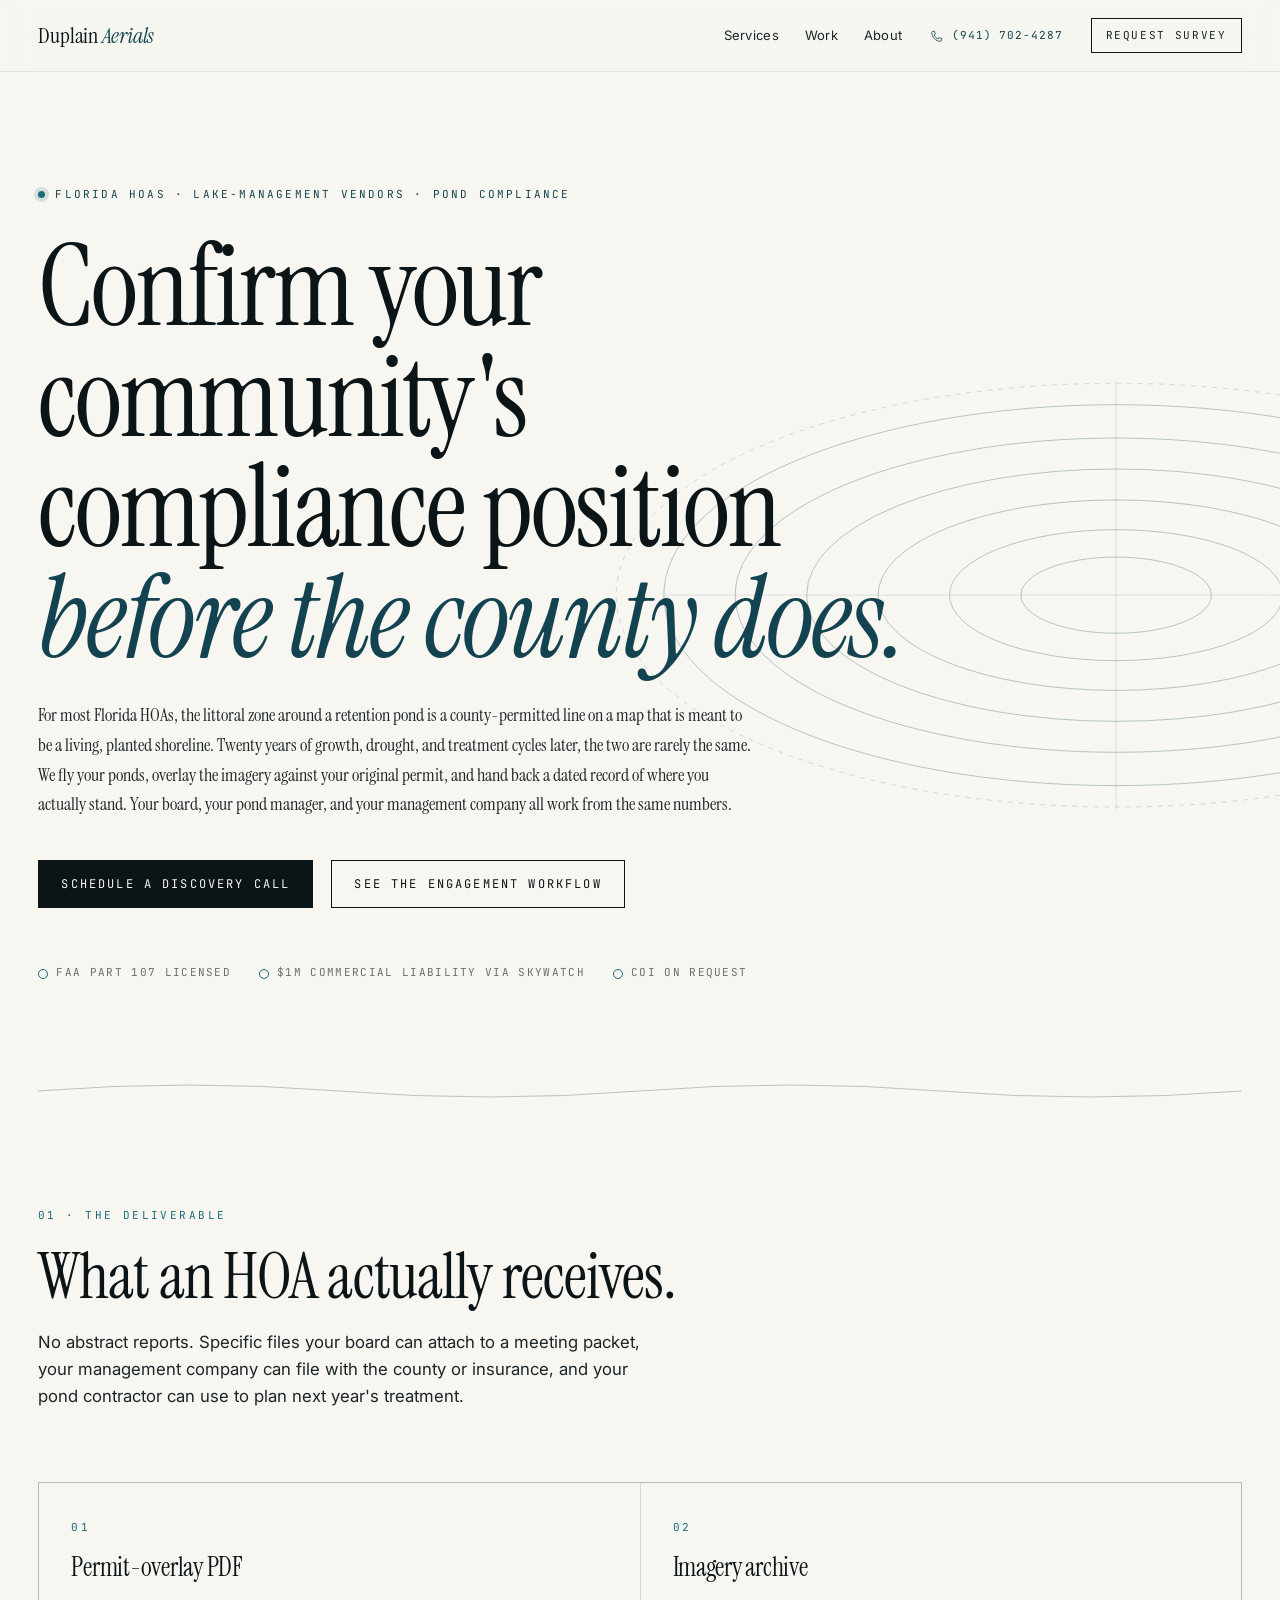
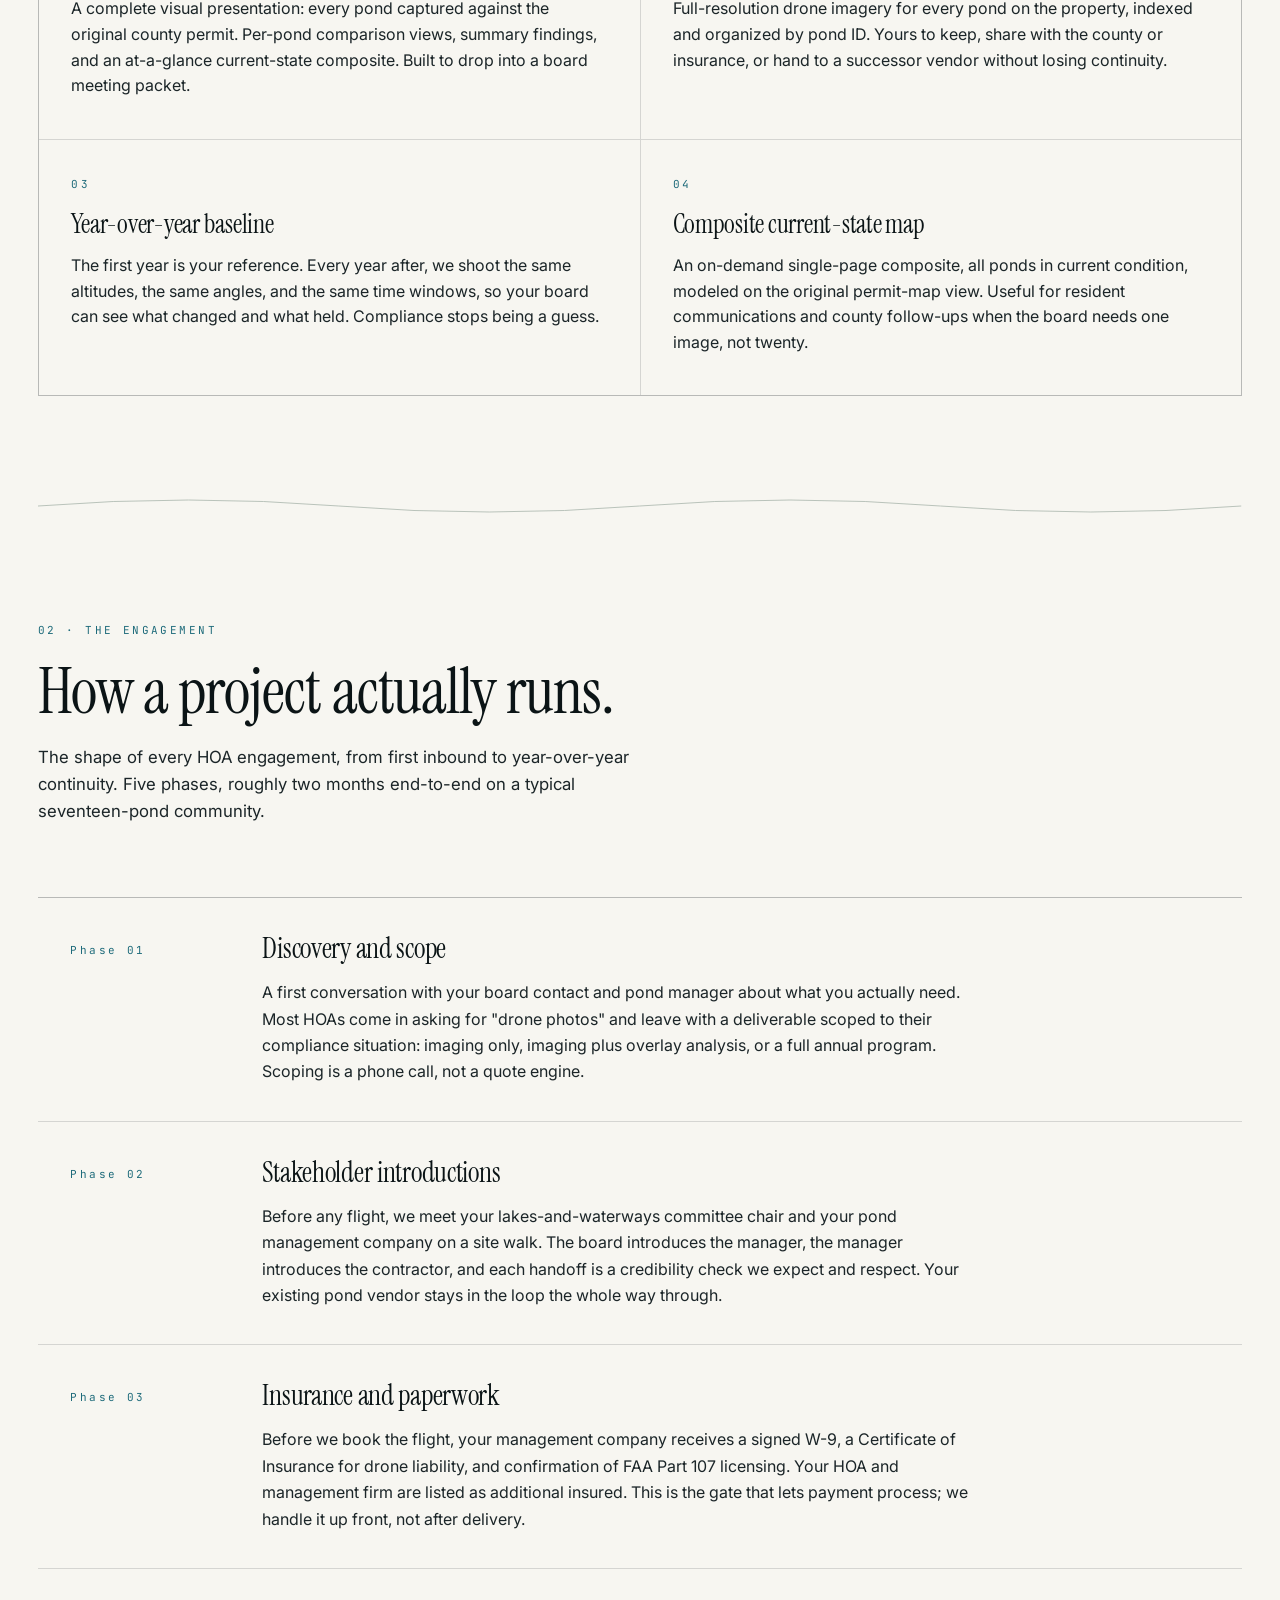
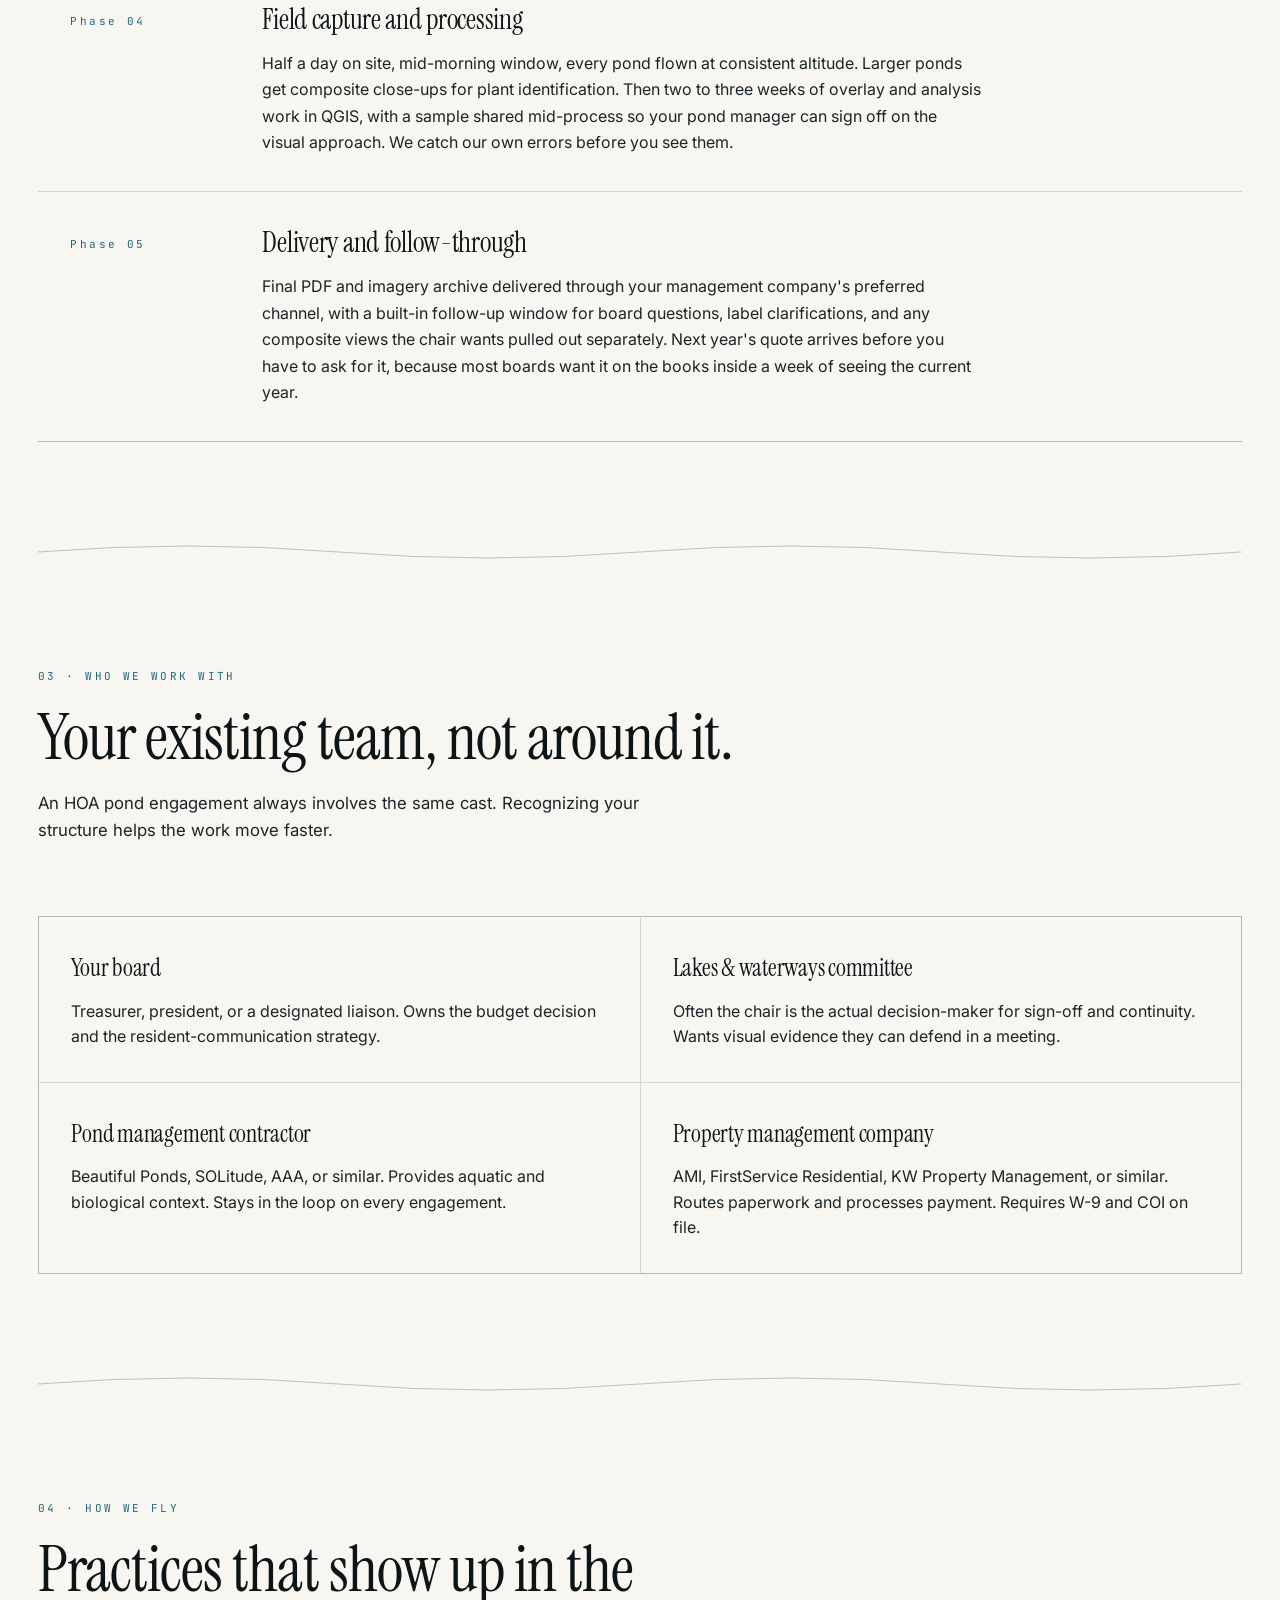
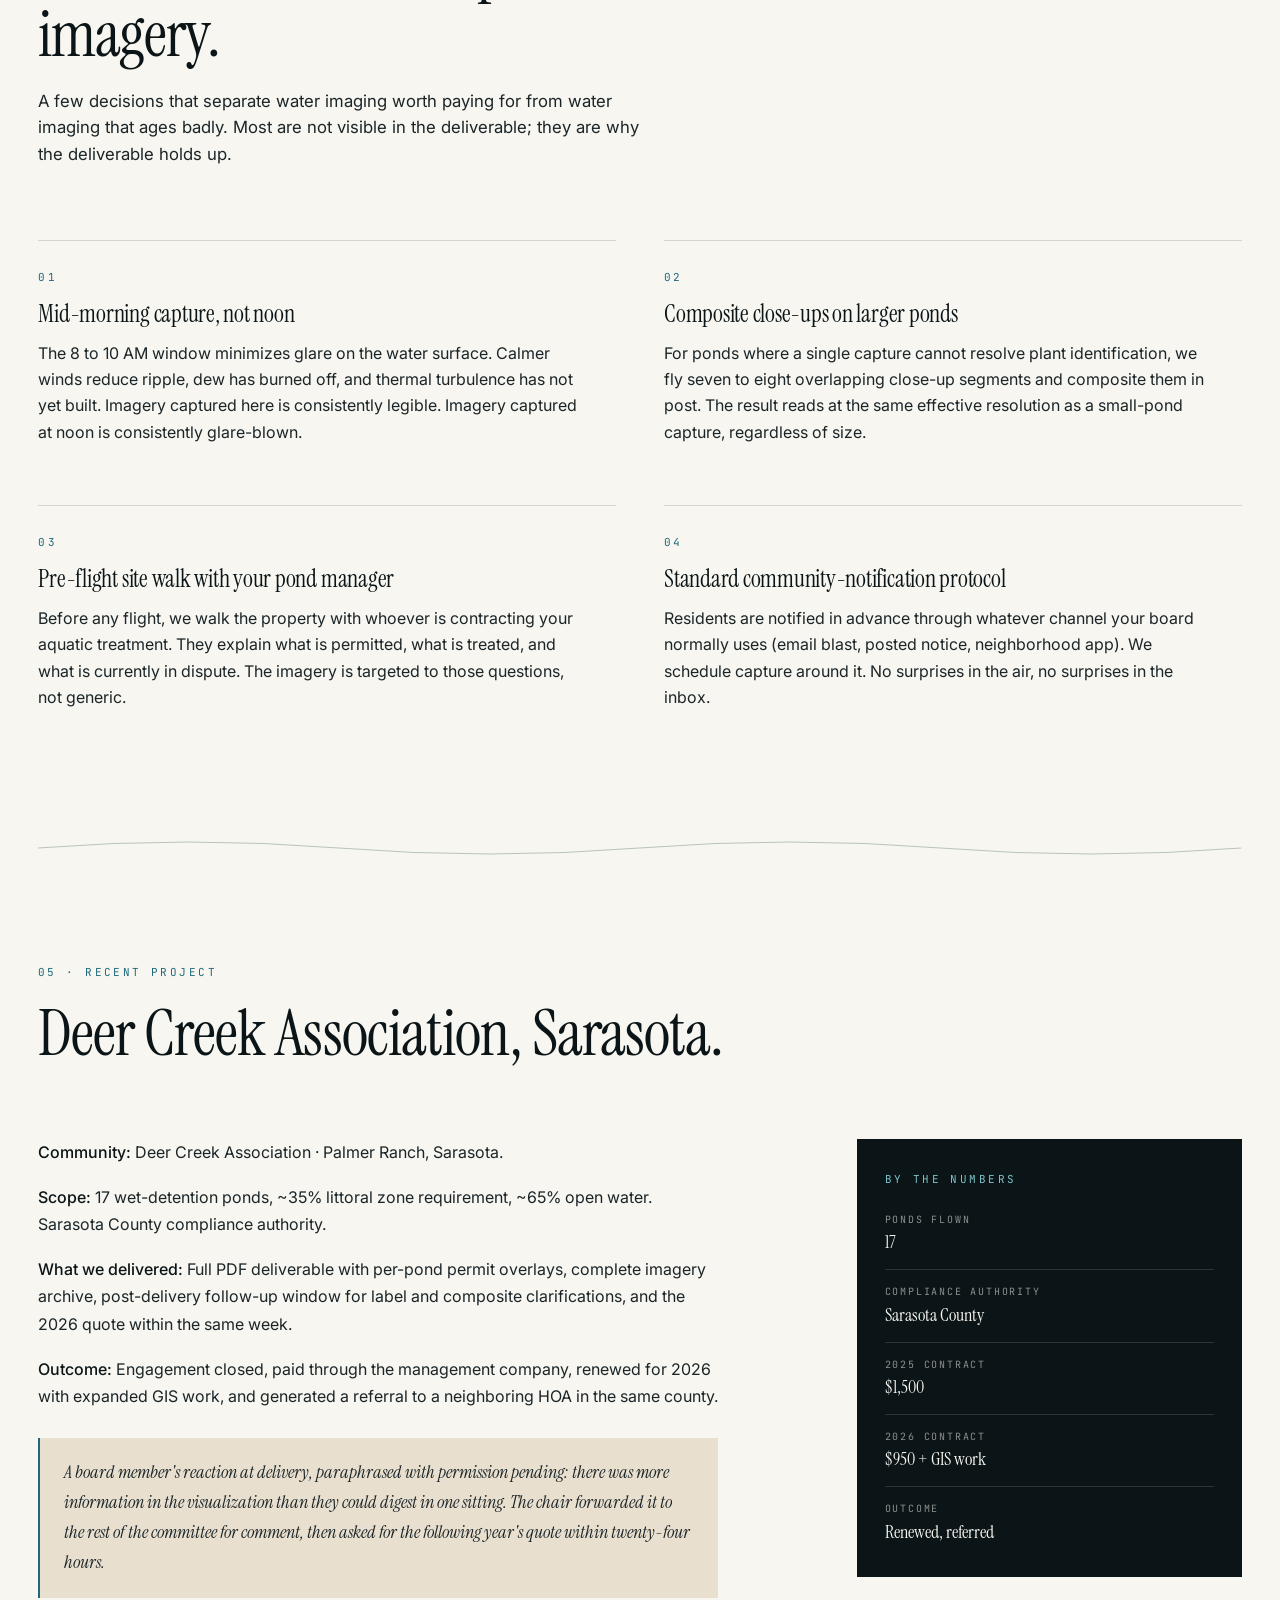
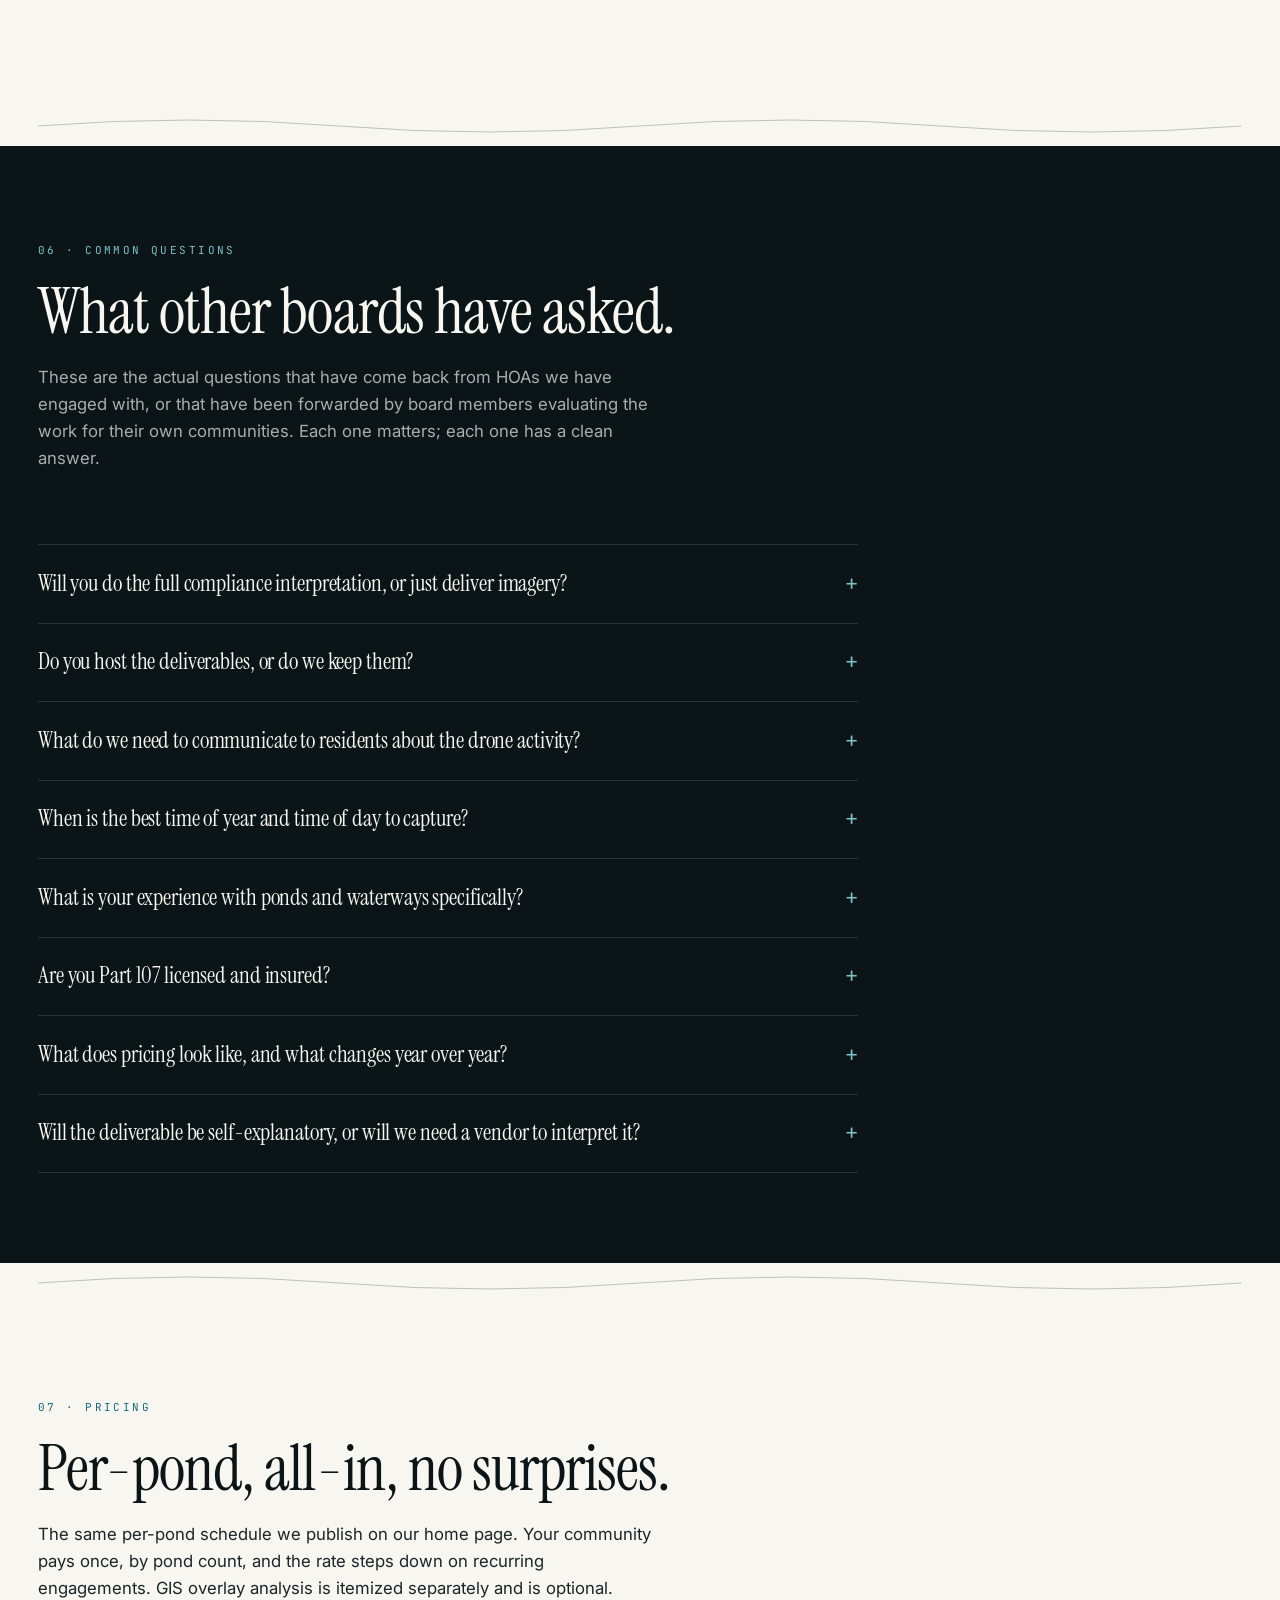
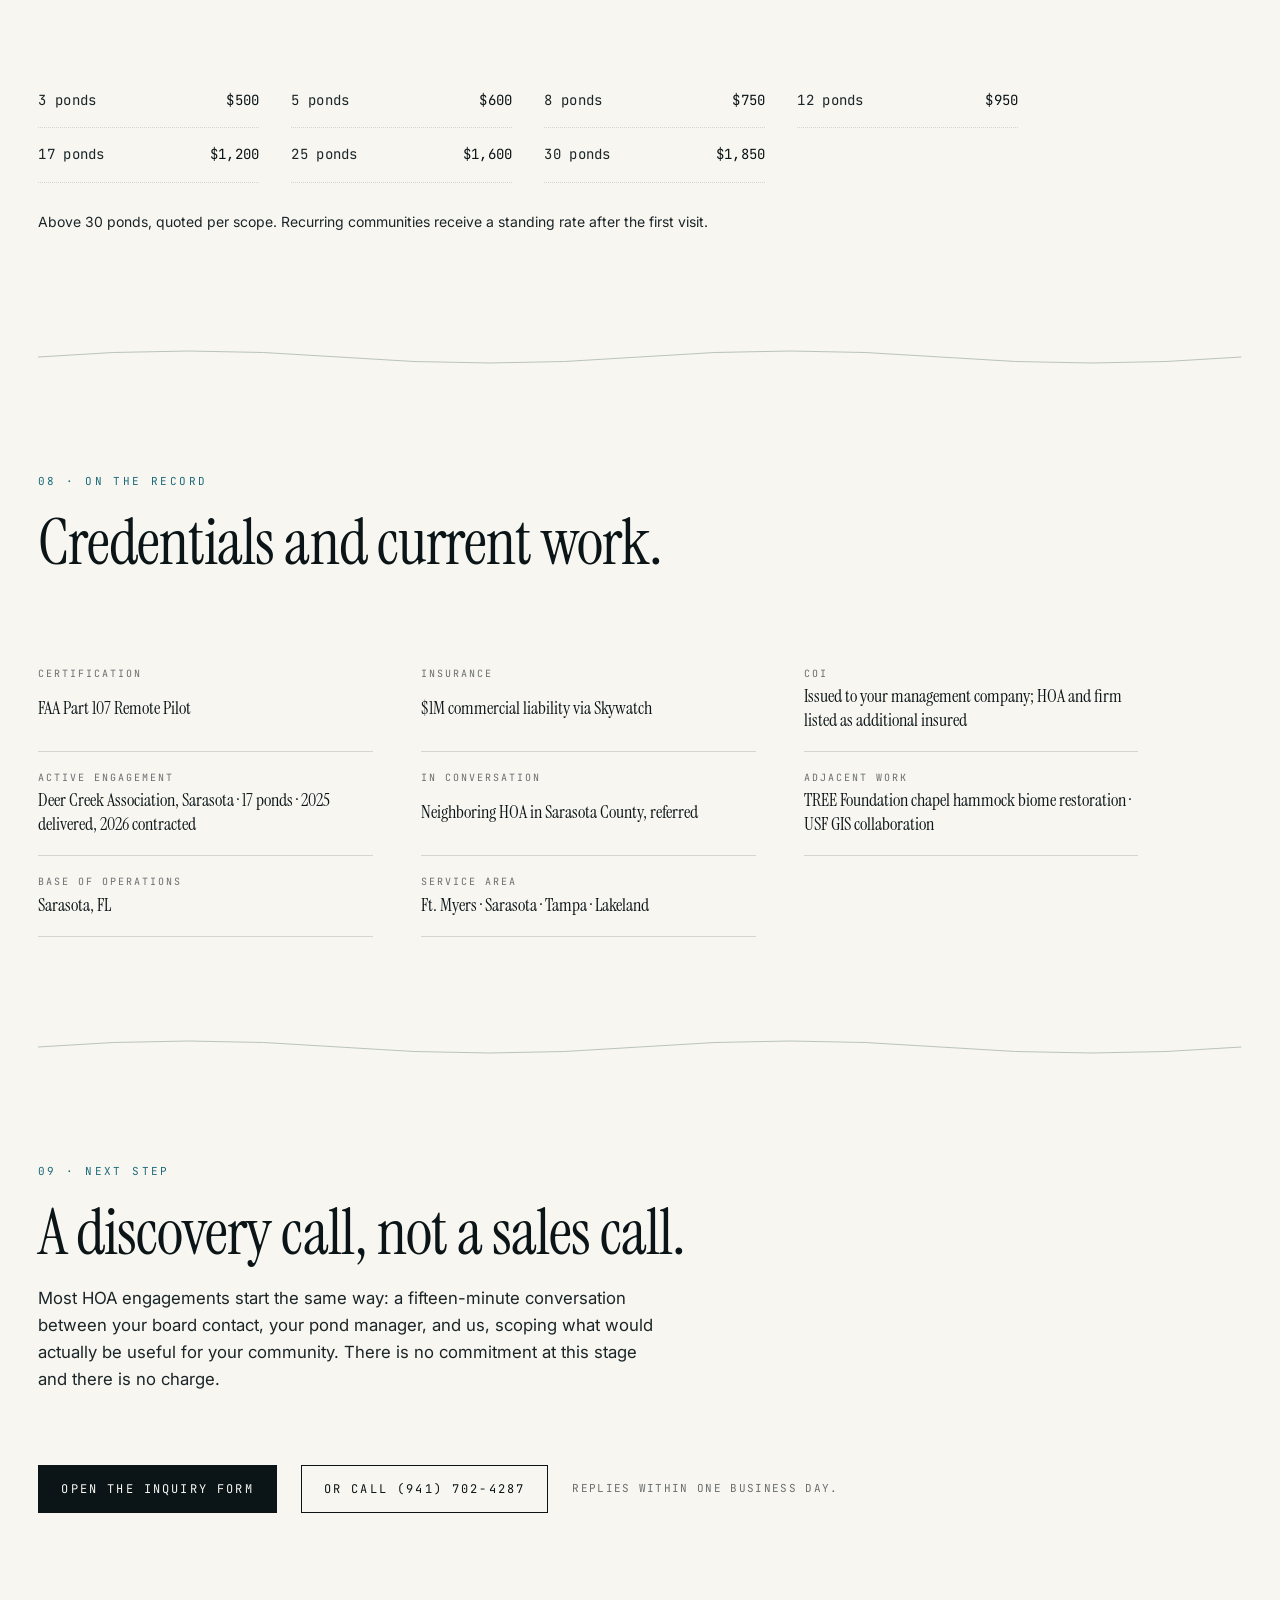
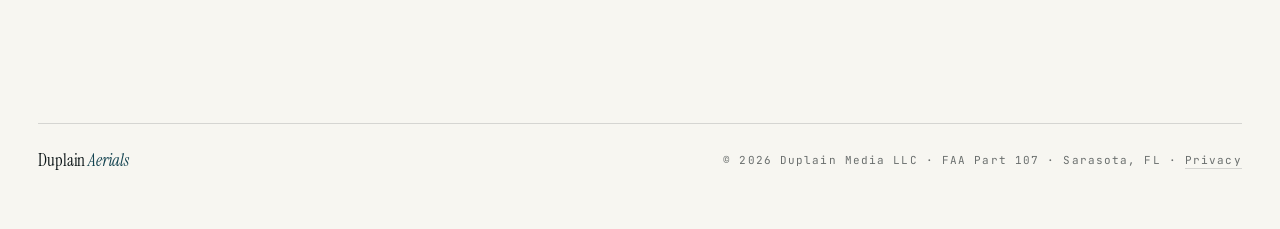
==== hoa-pond-imaging/index.html @ 35ba41d8 "Add HOA pond imaging product page New dedicated page at /hoa-pond-imaging/ for the lead Littoral Zon" ====
<!doctype html>
<html lang="en">
<head>
  <meta charset="utf-8" />
  <meta name="viewport" content="width=device-width, initial-scale=1" />
  <title>HOA Pond &amp; Littoral Imaging · Duplain Aerials</title>
  <meta name="description" content="Drone-based pond imaging and overlay analysis for Florida HOAs. We fly your retention ponds, overlay against the original county permit, and hand back a dated record your board, your pond manager, and your management company can all work from." />
  <meta name="theme-color" content="#0B1416" />

  <link rel="icon" type="image/svg+xml" href="/assets/favicon.svg" />

  <meta property="og:title" content="HOA Pond &amp; Littoral Imaging · Duplain Aerials" />
  <meta property="og:description" content="Drone-based pond imaging and overlay analysis for Florida HOAs. Confirm your community's compliance position before the county does." />
  <meta property="og:type" content="website" />
  <meta property="og:locale" content="en_US" />
  <meta property="og:image" content="/assets/og-image.svg" />
  <meta property="og:image:width" content="1200" />
  <meta property="og:image:height" content="630" />
  <meta property="og:image:alt" content="Duplain Aerials. HOA pond and littoral imaging. Southwest Florida." />

  <meta name="twitter:card" content="summary_large_image" />
  <meta name="twitter:title" content="HOA Pond &amp; Littoral Imaging · Duplain Aerials" />
  <meta name="twitter:description" content="Drone-based pond imaging and overlay analysis for Florida HOAs." />
  <meta name="twitter:image" content="/assets/og-image.svg" />

  <link rel="preconnect" href="https://fonts.googleapis.com" />
  <link rel="preconnect" href="https://fonts.gstatic.com" crossorigin />
  <link rel="stylesheet" href="https://fonts.googleapis.com/css2?family=Instrument+Serif:ital@0;1&family=Inter:wght@300;400;500;600&family=JetBrains+Mono:wght@300;400;500&display=swap" />

  <link rel="stylesheet" href="/assets/css/style.css" />
</head>
<body class="doc-body product-body">

  <header class="topbar">
    <a class="wordmark" href="/">
      <span class="wordmark-main">Duplain <em>Aerials</em></span>
    </a>
    <nav class="nav" aria-label="Primary">
      <a href="/#services">Services</a>
      <a href="/#work">Work</a>
      <a href="/#about">About</a>
      <a href="tel:+19417024287" class="nav-phone" aria-label="Call (941) 702-4287">
        <svg class="nav-phone-ico" viewBox="0 0 24 24" aria-hidden="true">
          <path d="M5 4 C 4 4, 3 5, 3 6 C 3 14, 10 21, 18 21 C 19 21, 20 20, 20 19 L 20 16 L 15 15 L 14 17 C 11 16, 8 13, 7 10 L 9 9 L 8 4 Z" fill="none" stroke="currentColor" stroke-width="1.4" stroke-linejoin="round"/>
        </svg>
        <span class="nav-phone-num">(941) 702-4287</span>
      </a>
      <a href="/#contact" class="nav-cta">Request Survey</a>
    </nav>
  </header>

  <main id="top">

    <section class="product-hero">
      <div class="product-hero-contours" aria-hidden="true">
        <svg viewBox="0 0 1600 900" preserveAspectRatio="xMidYMid slice">
          <g fill="none" stroke="currentColor" stroke-width=".6" opacity=".4">
            <ellipse cx="1200" cy="500" rx="380" ry="160"/>
            <ellipse cx="1200" cy="500" rx="320" ry="132"/>
            <ellipse cx="1200" cy="500" rx="260" ry="106"/>
            <ellipse cx="1200" cy="500" rx="200" ry="80"/>
            <ellipse cx="1200" cy="500" rx="140" ry="55"/>
            <ellipse cx="1200" cy="500" rx="80" ry="32"/>
          </g>
          <g fill="none" stroke="currentColor" stroke-width=".5" opacity=".3" stroke-dasharray="4 5">
            <ellipse cx="1200" cy="500" rx="420" ry="178"/>
          </g>
          <g fill="none" stroke="currentColor" stroke-width=".4" opacity=".25">
            <line x1="820" y1="500" x2="1580" y2="500"/>
            <line x1="1200" y1="320" x2="1200" y2="680"/>
          </g>
        </svg>
      </div>

      <div class="product-hero-inner">
        <p class="eyebrow"><span class="eyebrow-dot"></span>Florida HOAs · Lake-management vendors · Pond compliance</p>
        <h1 class="display">
          Confirm your community's compliance position
          <em>before the county does.</em>
        </h1>
        <p class="lede">
          For most Florida HOAs, the littoral zone around a retention pond is a county-permitted line on a map that is meant to be a living, planted shoreline. Twenty years of growth, drought, and treatment cycles later, the two are rarely the same. We fly your ponds, overlay the imagery against your original permit, and hand back a dated record of where you actually stand. Your board, your pond manager, and your management company all work from the same numbers.
        </p>
        <div class="hero-cta">
          <a class="btn btn-primary" href="/#contact">Schedule a discovery call</a>
          <a class="btn btn-ghost" href="#workflow">See the engagement workflow</a>
        </div>
        <ul class="product-hero-credentials" aria-label="Credentials">
          <li>FAA Part 107 licensed</li>
          <li>$1M commercial liability via Skywatch</li>
          <li>COI on request</li>
        </ul>
      </div>
    </section>

    <div class="section-divider" aria-hidden="true">
      <svg viewBox="0 0 1600 40" preserveAspectRatio="none">
        <path d="M0 20 Q 200 8, 400 20 T 800 20 T 1200 20 T 1600 20" fill="none" stroke="currentColor" stroke-width="1"/>
      </svg>
    </div>

    <section class="product-section deliverable" id="deliverable">
      <header class="section-head">
        <span class="section-kicker">01 · The Deliverable</span>
        <h2 class="section-title">What an HOA actually receives.</h2>
        <p class="section-lede">No abstract reports. Specific files your board can attach to a meeting packet, your management company can file with the county or insurance, and your pond contractor can use to plan next year's treatment.</p>
      </header>

      <div class="deliverable-grid">
        <article class="deliverable-card">
          <span class="deliverable-num">01</span>
          <h3>Permit-overlay PDF</h3>
          <p>A complete visual presentation: every pond captured against the original county permit. Per-pond comparison views, summary findings, and an at-a-glance current-state composite. Built to drop into a board meeting packet.</p>
        </article>
        <article class="deliverable-card">
          <span class="deliverable-num">02</span>
          <h3>Imagery archive</h3>
          <p>Full-resolution drone imagery for every pond on the property, indexed and organized by pond ID. Yours to keep, share with the county or insurance, or hand to a successor vendor without losing continuity.</p>
        </article>
        <article class="deliverable-card">
          <span class="deliverable-num">03</span>
          <h3>Year-over-year baseline</h3>
          <p>The first year is your reference. Every year after, we shoot the same altitudes, the same angles, and the same time windows, so your board can see what changed and what held. Compliance stops being a guess.</p>
        </article>
        <article class="deliverable-card">
          <span class="deliverable-num">04</span>
          <h3>Composite current-state map</h3>
          <p>An on-demand single-page composite, all ponds in current condition, modeled on the original permit-map view. Useful for resident communications and county follow-ups when the board needs one image, not twenty.</p>
        </article>
      </div>
    </section>

    <div class="section-divider" aria-hidden="true">
      <svg viewBox="0 0 1600 40" preserveAspectRatio="none">
        <path d="M0 20 Q 200 8, 400 20 T 800 20 T 1200 20 T 1600 20" fill="none" stroke="currentColor" stroke-width="1"/>
      </svg>
    </div>

    <section class="product-section workflow" id="workflow">
      <header class="section-head">
        <span class="section-kicker">02 · The Engagement</span>
        <h2 class="section-title">How a project actually runs.</h2>
        <p class="section-lede">The shape of every HOA engagement, from first inbound to year-over-year continuity. Five phases, roughly two months end-to-end on a typical seventeen-pond community.</p>
      </header>

      <ol class="workflow-list">
        <li class="workflow-phase">
          <span class="workflow-num">Phase 01</span>
          <div class="workflow-body">
            <h3>Discovery and scope</h3>
            <p>A first conversation with your board contact and pond manager about what you actually need. Most HOAs come in asking for "drone photos" and leave with a deliverable scoped to their compliance situation: imaging only, imaging plus overlay analysis, or a full annual program. Scoping is a phone call, not a quote engine.</p>
          </div>
        </li>
        <li class="workflow-phase">
          <span class="workflow-num">Phase 02</span>
          <div class="workflow-body">
            <h3>Stakeholder introductions</h3>
            <p>Before any flight, we meet your lakes-and-waterways committee chair and your pond management company on a site walk. The board introduces the manager, the manager introduces the contractor, and each handoff is a credibility check we expect and respect. Your existing pond vendor stays in the loop the whole way through.</p>
          </div>
        </li>
        <li class="workflow-phase">
          <span class="workflow-num">Phase 03</span>
          <div class="workflow-body">
            <h3>Insurance and paperwork</h3>
            <p>Before we book the flight, your management company receives a signed W-9, a Certificate of Insurance for drone liability, and confirmation of FAA Part 107 licensing. Your HOA and management firm are listed as additional insured. This is the gate that lets payment process; we handle it up front, not after delivery.</p>
          </div>
        </li>
        <li class="workflow-phase">
          <span class="workflow-num">Phase 04</span>
          <div class="workflow-body">
            <h3>Field capture and processing</h3>
            <p>Half a day on site, mid-morning window, every pond flown at consistent altitude. Larger ponds get composite close-ups for plant identification. Then two to three weeks of overlay and analysis work in QGIS, with a sample shared mid-process so your pond manager can sign off on the visual approach. We catch our own errors before you see them.</p>
          </div>
        </li>
        <li class="workflow-phase">
          <span class="workflow-num">Phase 05</span>
          <div class="workflow-body">
            <h3>Delivery and follow-through</h3>
            <p>Final PDF and imagery archive delivered through your management company's preferred channel, with a built-in follow-up window for board questions, label clarifications, and any composite views the chair wants pulled out separately. Next year's quote arrives before you have to ask for it, because most boards want it on the books inside a week of seeing the current year.</p>
          </div>
        </li>
      </ol>
    </section>

    <div class="section-divider" aria-hidden="true">
      <svg viewBox="0 0 1600 40" preserveAspectRatio="none">
        <path d="M0 20 Q 200 8, 400 20 T 800 20 T 1200 20 T 1600 20" fill="none" stroke="currentColor" stroke-width="1"/>
      </svg>
    </div>

    <section class="product-section stakeholders" id="who">
      <header class="section-head">
        <span class="section-kicker">03 · Who We Work With</span>
        <h2 class="section-title">Your existing team, not around it.</h2>
        <p class="section-lede">An HOA pond engagement always involves the same cast. Recognizing your structure helps the work move faster.</p>
      </header>

      <div class="stakeholder-grid">
        <article class="stakeholder">
          <h3>Your board</h3>
          <p>Treasurer, president, or a designated liaison. Owns the budget decision and the resident-communication strategy.</p>
        </article>
        <article class="stakeholder">
          <h3>Lakes &amp; waterways committee</h3>
          <p>Often the chair is the actual decision-maker for sign-off and continuity. Wants visual evidence they can defend in a meeting.</p>
        </article>
        <article class="stakeholder">
          <h3>Pond management contractor</h3>
          <p>Beautiful Ponds, SOLitude, AAA, or similar. Provides aquatic and biological context. Stays in the loop on every engagement.</p>
        </article>
        <article class="stakeholder">
          <h3>Property management company</h3>
          <p>AMI, FirstService Residential, KW Property Management, or similar. Routes paperwork and processes payment. Requires W-9 and COI on file.</p>
        </article>
      </div>
    </section>

    <div class="section-divider" aria-hidden="true">
      <svg viewBox="0 0 1600 40" preserveAspectRatio="none">
        <path d="M0 20 Q 200 8, 400 20 T 800 20 T 1200 20 T 1600 20" fill="none" stroke="currentColor" stroke-width="1"/>
      </svg>
    </div>

    <section class="product-section practice" id="practice">
      <header class="section-head">
        <span class="section-kicker">04 · How We Fly</span>
        <h2 class="section-title">Practices that show up in the imagery.</h2>
        <p class="section-lede">A few decisions that separate water imaging worth paying for from water imaging that ages badly. Most are not visible in the deliverable; they are why the deliverable holds up.</p>
      </header>

      <ul class="practice-list">
        <li class="practice-item">
          <span class="practice-num">01</span>
          <h3>Mid-morning capture, not noon</h3>
          <p>The 8 to 10 AM window minimizes glare on the water surface. Calmer winds reduce ripple, dew has burned off, and thermal turbulence has not yet built. Imagery captured here is consistently legible. Imagery captured at noon is consistently glare-blown.</p>
        </li>
        <li class="practice-item">
          <span class="practice-num">02</span>
          <h3>Composite close-ups on larger ponds</h3>
          <p>For ponds where a single capture cannot resolve plant identification, we fly seven to eight overlapping close-up segments and composite them in post. The result reads at the same effective resolution as a small-pond capture, regardless of size.</p>
        </li>
        <li class="practice-item">
          <span class="practice-num">03</span>
          <h3>Pre-flight site walk with your pond manager</h3>
          <p>Before any flight, we walk the property with whoever is contracting your aquatic treatment. They explain what is permitted, what is treated, and what is currently in dispute. The imagery is targeted to those questions, not generic.</p>
        </li>
        <li class="practice-item">
          <span class="practice-num">04</span>
          <h3>Standard community-notification protocol</h3>
          <p>Residents are notified in advance through whatever channel your board normally uses (email blast, posted notice, neighborhood app). We schedule capture around it. No surprises in the air, no surprises in the inbox.</p>
        </li>
      </ul>
    </section>

    <div class="section-divider" aria-hidden="true">
      <svg viewBox="0 0 1600 40" preserveAspectRatio="none">
        <path d="M0 20 Q 200 8, 400 20 T 800 20 T 1200 20 T 1600 20" fill="none" stroke="currentColor" stroke-width="1"/>
      </svg>
    </div>

    <section class="product-section case-study" id="case-study">
      <header class="section-head">
        <span class="section-kicker">05 · Recent Project</span>
        <h2 class="section-title">Deer Creek Association, Sarasota.</h2>
      </header>

      <div class="case-study-grid">
        <article class="case-study-body">
          <p><strong>Community:</strong> Deer Creek Association · Palmer Ranch, Sarasota.</p>
          <p><strong>Scope:</strong> 17 wet-detention ponds, ~35% littoral zone requirement, ~65% open water. Sarasota County compliance authority.</p>
          <p><strong>What we delivered:</strong> Full PDF deliverable with per-pond permit overlays, complete imagery archive, post-delivery follow-up window for label and composite clarifications, and the 2026 quote within the same week.</p>
          <p><strong>Outcome:</strong> Engagement closed, paid through the management company, renewed for 2026 with expanded GIS work, and generated a referral to a neighboring HOA in the same county.</p>
          <p class="case-study-quote">A board member's reaction at delivery, paraphrased with permission pending: there was more information in the visualization than they could digest in one sitting. The chair forwarded it to the rest of the committee for comment, then asked for the following year's quote within twenty-four hours.</p>
        </article>
        <aside class="case-study-card">
          <h3>By the numbers</h3>
          <dl>
            <div><dt>Ponds flown</dt><dd>17</dd></div>
            <div><dt>Compliance authority</dt><dd>Sarasota County</dd></div>
            <div><dt>2025 contract</dt><dd>$1,500</dd></div>
            <div><dt>2026 contract</dt><dd>$950 + GIS work</dd></div>
            <div><dt>Outcome</dt><dd>Renewed, referred</dd></div>
          </dl>
        </aside>
      </div>
    </section>

    <div class="section-divider" aria-hidden="true">
      <svg viewBox="0 0 1600 40" preserveAspectRatio="none">
        <path d="M0 20 Q 200 8, 400 20 T 800 20 T 1200 20 T 1600 20" fill="none" stroke="currentColor" stroke-width="1"/>
      </svg>
    </div>

    <section class="faq" id="faq">
     <div class="faq-inner">
      <header class="section-head">
        <span class="section-kicker">06 · Common Questions</span>
        <h2 class="section-title">What other boards have asked.</h2>
        <p class="section-lede">These are the actual questions that have come back from HOAs we have engaged with, or that have been forwarded by board members evaluating the work for their own communities. Each one matters; each one has a clean answer.</p>
      </header>

      <div class="faq-list">
        <details class="faq-item">
          <summary>
            <span class="faq-q">Will you do the full compliance interpretation, or just deliver imagery?</span>
            <span class="faq-toggle" aria-hidden="true">+</span>
          </summary>
          <div class="faq-a">
            <p>Both, depending on the engagement. Standard scope delivers the imagery and the permit overlay; the interpretation of compliance status is a conversation between your board, your pond manager, and the county. For boards that want a more analytical layer, we offer GIS overlay work that quantifies littoral coverage as a percentage of pond area and identifies year-over-year drift. We do not represent your community to the county. That role stays with your management company.</p>
          </div>
        </details>
        <details class="faq-item">
          <summary>
            <span class="faq-q">Do you host the deliverables, or do we keep them?</span>
            <span class="faq-toggle" aria-hidden="true">+</span>
          </summary>
          <div class="faq-a">
            <p>Yours. Every PDF and every imagery archive is delivered to your management company directly, in a format your team can store on whatever document system you already use. We retain a copy for our own records and to support next year's flight, but your community is not locked into us. If you ever change vendors, your archive walks with you.</p>
          </div>
        </details>
        <details class="faq-item">
          <summary>
            <span class="faq-q">What do we need to communicate to residents about the drone activity?</span>
            <span class="faq-toggle" aria-hidden="true">+</span>
          </summary>
          <div class="faq-a">
            <p>Standard practice is a short notice circulated through whatever channel your board normally uses, sent two to three days before the scheduled flight window. We can supply a draft notice if your manager wants one. Residents are not photographed; the focus is on water and shoreline. Any incidental frames that capture a private home at recognizable resolution are cropped or blurred before delivery.</p>
          </div>
        </details>
        <details class="faq-item">
          <summary>
            <span class="faq-q">When is the best time of year and time of day to capture?</span>
            <span class="faq-toggle" aria-hidden="true">+</span>
          </summary>
          <div class="faq-a">
            <p>Late summer through fall, after the wet season has loaded the system but before the winter dry-down compresses the data. Day-of, mid-morning is the sweet spot. 8 to 10 AM is when wind, glare, and thermal turbulence are all in the workable range. We aim for a calm, dry-following morning and reschedule when weather does not cooperate.</p>
          </div>
        </details>
        <details class="faq-item">
          <summary>
            <span class="faq-q">What is your experience with ponds and waterways specifically?</span>
            <span class="faq-toggle" aria-hidden="true">+</span>
          </summary>
          <div class="faq-a">
            <p>Active engagements with Florida HOAs in Sarasota County (Deer Creek Association, 17 ponds) and neighboring communities currently in conversation. We work in coordination with regional pond management firms and have completed photogrammetry-based work for the TREE Foundation's chapel hammock biome project, in collaboration with USF GIS. Pond-specific work is the studio's lead service, not a sideline.</p>
          </div>
        </details>
        <details class="faq-item">
          <summary>
            <span class="faq-q">Are you Part 107 licensed and insured?</span>
            <span class="faq-toggle" aria-hidden="true">+</span>
          </summary>
          <div class="faq-a">
            <p>Yes to both. FAA Part 107 Remote Pilot certified, current. $1M commercial liability through Skywatch. We issue a Certificate of Insurance to your management company before any flight, listing your HOA and the management firm as additional insured. Your management company can file the COI with payable accounts the same week.</p>
          </div>
        </details>
        <details class="faq-item">
          <summary>
            <span class="faq-q">What does pricing look like, and what changes year over year?</span>
            <span class="faq-toggle" aria-hidden="true">+</span>
          </summary>
          <div class="faq-a">
            <p>Pricing is per pond count, all-in, and the per-pond rate steps down once a community is on a recurring schedule. The first year carries the discovery and overlay-build cost; subsequent years use the same baseline maps and so price lower. The current per-pond schedule is published below, and on our home page. We are happy to put a written quote in front of your board before any commitment.</p>
          </div>
        </details>
        <details class="faq-item">
          <summary>
            <span class="faq-q">Will the deliverable be self-explanatory, or will we need a vendor to interpret it?</span>
            <span class="faq-toggle" aria-hidden="true">+</span>
          </summary>
          <div class="faq-a">
            <p>Self-explanatory by design. Every pond panel is labeled in plain English, with the original permit map alongside the current capture and a short summary in language a board member with no GIS background can read. We field follow-up questions from chairs and committee members for free in the weeks after delivery; that is part of the engagement, not a separate scope.</p>
          </div>
        </details>
      </div>
     </div>
    </section>

    <div class="section-divider" aria-hidden="true">
      <svg viewBox="0 0 1600 40" preserveAspectRatio="none">
        <path d="M0 20 Q 200 8, 400 20 T 800 20 T 1200 20 T 1600 20" fill="none" stroke="currentColor" stroke-width="1"/>
      </svg>
    </div>

    <section class="product-section pricing-recap" id="pricing">
      <header class="section-head">
        <span class="section-kicker">07 · Pricing</span>
        <h2 class="section-title">Per-pond, all-in, no surprises.</h2>
        <p class="section-lede">The same per-pond schedule we publish on our home page. Your community pays once, by pond count, and the rate steps down on recurring engagements. GIS overlay analysis is itemized separately and is optional.</p>
      </header>

      <dl class="pricing-tier-grid">
        <div><dt>3 ponds</dt><dd>$500</dd></div>
        <div><dt>5 ponds</dt><dd>$600</dd></div>
        <div><dt>8 ponds</dt><dd>$750</dd></div>
        <div><dt>12 ponds</dt><dd>$950</dd></div>
        <div><dt>17 ponds</dt><dd>$1,200</dd></div>
        <div><dt>25 ponds</dt><dd>$1,600</dd></div>
        <div><dt>30 ponds</dt><dd>$1,850</dd></div>
      </dl>
      <p class="pricing-recap-note">Above 30 ponds, quoted per scope. Recurring communities receive a standing rate after the first visit.</p>
    </section>

    <div class="section-divider" aria-hidden="true">
      <svg viewBox="0 0 1600 40" preserveAspectRatio="none">
        <path d="M0 20 Q 200 8, 400 20 T 800 20 T 1200 20 T 1600 20" fill="none" stroke="currentColor" stroke-width="1"/>
      </svg>
    </div>

    <section class="product-section credentials" id="credentials">
      <header class="section-head">
        <span class="section-kicker">08 · On the Record</span>
        <h2 class="section-title">Credentials and current work.</h2>
      </header>

      <dl class="credentials-list">
        <div><dt>Certification</dt><dd>FAA Part 107 Remote Pilot</dd></div>
        <div><dt>Insurance</dt><dd>$1M commercial liability via Skywatch</dd></div>
        <div><dt>COI</dt><dd>Issued to your management company; HOA and firm listed as additional insured</dd></div>
        <div><dt>Active engagement</dt><dd>Deer Creek Association, Sarasota · 17 ponds · 2025 delivered, 2026 contracted</dd></div>
        <div><dt>In conversation</dt><dd>Neighboring HOA in Sarasota County, referred</dd></div>
        <div><dt>Adjacent work</dt><dd>TREE Foundation chapel hammock biome restoration · USF GIS collaboration</dd></div>
        <div><dt>Base of operations</dt><dd>Sarasota, FL</dd></div>
        <div><dt>Service area</dt><dd>Ft. Myers · Sarasota · Tampa · Lakeland</dd></div>
      </dl>
    </section>

    <div class="section-divider" aria-hidden="true">
      <svg viewBox="0 0 1600 40" preserveAspectRatio="none">
        <path d="M0 20 Q 200 8, 400 20 T 800 20 T 1200 20 T 1600 20" fill="none" stroke="currentColor" stroke-width="1"/>
      </svg>
    </div>

    <section class="product-section product-cta" id="next">
      <header class="section-head">
        <span class="section-kicker">09 · Next Step</span>
        <h2 class="section-title">A discovery call, not a sales call.</h2>
        <p class="section-lede">Most HOA engagements start the same way: a fifteen-minute conversation between your board contact, your pond manager, and us, scoping what would actually be useful for your community. There is no commitment at this stage and there is no charge.</p>
      </header>

      <div class="product-cta-row">
        <a class="btn btn-primary" href="/#contact">Open the inquiry form</a>
        <a class="btn btn-ghost" href="tel:+19417024287">Or call (941) 702-4287</a>
        <span class="product-cta-note">Replies within one business day.</span>
      </div>
    </section>

  </main>

  <footer class="footer">
    <div class="footer-rule"></div>
    <div class="footer-row">
      <span class="wordmark footer-wordmark">
        <span class="wordmark-main">Duplain <em>Aerials</em></span>
      </span>
      <span class="footer-meta">© 2026 Duplain Media LLC · FAA Part 107 · Sarasota, FL · <a href="/privacy">Privacy</a></span>
    </div>
  </footer>

  <script src="/assets/js/main.js" defer></script>
</body>
</html>
---- assets/css/style.css ----
:root {
  --paper: #F7F6F1;
  --paper-warm: #EFEDE4;
  --ink: #0B1416;
  --ink-soft: #1B2528;
  --gulf: #1D6A7A;
  --gulf-deep: #134350;
  --shallow: #7CC4C9;
  --estuary: #2E4F3F;
  --sawgrass: #8FA37F;
  --sand: #E8DFCF;
  --sand-deep: #C9B99A;

  --rule: rgba(11, 20, 22, 0.14);
  --rule-soft: rgba(11, 20, 22, 0.08);
  --muted: rgba(11, 20, 22, 0.6);

  --serif: "Instrument Serif", "Times New Roman", serif;
  --sans: "Inter", system-ui, -apple-system, sans-serif;
  --mono: "JetBrains Mono", ui-monospace, "SF Mono", monospace;

  --gutter: clamp(1.25rem, 3vw, 3rem);
  --max: 1440px;

  --e: cubic-bezier(.2, .7, .2, 1);
}

* { box-sizing: border-box; }

html, body {
  margin: 0;
  padding: 0;
  background: var(--paper);
  color: var(--ink);
  font-family: var(--sans);
  font-size: 16px;
  line-height: 1.55;
  -webkit-font-smoothing: antialiased;
}

body {
  position: relative;
  overflow-x: hidden;
  cursor: none;
}

@media (max-width: 900px), (pointer: coarse) {
  body { cursor: auto; }
}

a { color: inherit; text-decoration: none; }
a:hover { color: var(--gulf); }

button, input, select, textarea {
  font: inherit;
  color: inherit;
}

.sr-only {
  position: absolute;
  width: 0;
  height: 0;
  overflow: hidden;
}

.ico {
  width: 1.1em;
  height: 1.1em;
  display: inline-block;
  vertical-align: -0.18em;
  margin-right: .4em;
  color: var(--gulf);
}

/* ---------------- cursor reticle ---------------- */

.reticle {
  position: fixed;
  top: 0;
  left: 0;
  width: 60px;
  height: 60px;
  pointer-events: none;
  z-index: 200;
  color: var(--gulf);
  transform: translate(-50%, -50%);
  mix-blend-mode: multiply;
  opacity: 0;
  transition: opacity .3s var(--e);
}

.reticle.active { opacity: .7; }

.reticle svg { width: 100%; height: 100%; display: block; }

@media (max-width: 900px), (pointer: coarse) {
  .reticle { display: none; }
}

/* ---------------- altitude ribbon ---------------- */

.altitude {
  position: fixed;
  right: clamp(10px, 1.5vw, 22px);
  top: 50%;
  transform: translateY(-50%);
  display: flex;
  flex-direction: column;
  align-items: center;
  gap: 6px;
  z-index: 50;
  font-family: var(--mono);
  font-size: 10px;
  letter-spacing: .12em;
  color: var(--muted);
  mix-blend-mode: multiply;
}

.altitude-label, .altitude-unit {
  opacity: .6;
}

.altitude-value {
  font-size: 14px;
  color: var(--gulf-deep);
  letter-spacing: .08em;
}

.altitude-bar {
  width: 2px;
  height: 220px;
  background: var(--rule);
  margin-top: 4px;
  position: relative;
  overflow: hidden;
}

.altitude-fill {
  position: absolute;
  left: 0;
  top: 0;
  width: 100%;
  height: 100%;
  background: var(--gulf);
  transition: height .15s linear;
}

@media (max-width: 900px) { .altitude { display: none; } }

/* ---------------- altitude scene (scroll = descent) ---------------- */

.altitude-scene {
  position: absolute;
  top: 0;
  bottom: 0;
  right: 0;
  width: 120px;
  pointer-events: none;
  overflow: hidden;
  z-index: 2;
}

.altitude-scene-inner {
  position: relative;
  width: 100%;
  height: 100%;
  color: var(--estuary);
  opacity: .58;
}

.scene-element {
  position: absolute;
  left: 0;
  right: 0;
  width: 100%;
  display: block;
}

.scene-cloud-high { top: 2.5%; height: 5.5vh; animation: cloudDrift 38s ease-in-out infinite; }
.scene-cloud-mid  { top: 13%;  height: 4vh;   animation: cloudDrift 52s ease-in-out infinite reverse; }
.scene-cirrus     { top: 26%;  height: 2.5vh; animation: cloudDrift 70s linear infinite; }
.scene-crane      { top: 36%;  height: 18vh; }
.scene-tower      { top: 55%;  height: 16vh; }
.scene-oak        { top: 76%;  height: 9vh; }
.scene-palms-mid  { top: 86%;  height: 8vh; }
.scene-ground     { bottom: 0; height: 7vh; }

@keyframes cloudDrift {
  0%, 100% { transform: translateX(0); }
  50%      { transform: translateX(-10px); }
}

@media (max-width: 900px) {
  .altitude-scene { display: none; }
}

/* ---------------- topbar ---------------- */

.topbar {
  position: fixed;
  top: 0;
  left: 0;
  right: 0;
  z-index: 100;
  display: flex;
  align-items: center;
  justify-content: space-between;
  padding: 18px var(--gutter);
  background: rgba(247, 246, 241, 0.78);
  backdrop-filter: blur(12px);
  -webkit-backdrop-filter: blur(12px);
  border-bottom: 1px solid var(--rule-soft);
}

.wordmark {
  display: inline-flex;
  align-items: baseline;
  gap: 6px;
  font-family: var(--serif);
  font-size: 22px;
  line-height: 1;
  color: var(--ink);
  letter-spacing: -.01em;
}

.wordmark-main em {
  font-style: italic;
  color: var(--gulf-deep);
}

.nav {
  display: flex;
  gap: 26px;
  align-items: center;
  font-size: 13px;
  letter-spacing: .02em;
}

.nav a { color: var(--ink-soft); transition: color .2s var(--e); }
.nav a:hover { color: var(--gulf); }

.nav-phone {
  display: inline-flex;
  align-items: center;
  gap: 8px;
  font-family: var(--mono);
  font-size: 11px;
  letter-spacing: .08em;
  color: var(--gulf-deep) !important;
  padding: 6px 2px;
  transition: color .2s var(--e);
}
.nav-phone:hover { color: var(--gulf) !important; }
.nav-phone-ico {
  width: 14px;
  height: 14px;
  flex-shrink: 0;
}
.nav-phone-num { white-space: nowrap; }

.nav-cta {
  font-family: var(--mono);
  font-size: 11px;
  letter-spacing: .15em;
  text-transform: uppercase;
  padding: 8px 14px;
  border: 1px solid var(--ink);
  transition: background .2s var(--e), color .2s var(--e);
}
.nav-cta:hover {
  background: var(--ink);
  color: var(--paper);
}

@media (max-width: 700px) {
  .nav a:not(.nav-cta):not(.nav-phone) { display: none; }
  .nav-phone-num { display: none; }
  .nav-phone { padding: 6px 4px; }
}

/* ---------------- hero ---------------- */

.hero {
  position: relative;
  min-height: 100vh;
  padding: 140px var(--gutter) 280px;
  display: flex;
  align-items: center;
  overflow: hidden;
  background:
    radial-gradient(1200px 600px at 20% 30%, rgba(124, 196, 201, .18), transparent 60%),
    radial-gradient(900px 500px at 85% 70%, rgba(46, 79, 63, .12), transparent 60%);
}

.hero-contours {
  position: absolute;
  inset: 0;
  color: var(--estuary);
  opacity: .35;
  pointer-events: none;
}
.hero-contours svg { width: 100%; height: 100%; display: block; }

.hero-drone {
  position: absolute;
  top: 14%;
  left: -200px;
  width: 200px;
  z-index: 1;
  pointer-events: none;
  animation: droneSweep 34s linear infinite;
}

.drone-svg {
  width: 100%;
  height: auto;
  display: block;
  animation: droneBob 6.5s ease-in-out infinite;
}

@keyframes droneSweep {
  0%   { transform: translate(0vw, 0); opacity: 0; }
  4%   { transform: translate(4vw, 0); opacity: 1; }
  96%  { transform: translate(calc(100vw + 60px), 0); opacity: 1; }
  100% { transform: translate(calc(100vw + 60px), 0); opacity: 0; }
}

@keyframes droneBob {
  0%, 100% { transform: translateY(0) rotate(.5deg); }
  50%      { transform: translateY(-18px) rotate(-.5deg); }
}

.drone-shadow { fill: var(--ink); opacity: .1; }

.drone-prop-rings circle {
  fill: none;
  stroke: var(--ink);
  stroke-width: .4;
  opacity: .18;
}

.drone-arms path { fill: var(--ink); opacity: .9; }

.drone-prop line {
  stroke: var(--ink);
  stroke-width: 1.4;
  stroke-linecap: round;
  opacity: .35;
}
.drone-prop { animation: propSpin .16s linear infinite; }
.drone-prop-1 { animation-duration: .15s; }
.drone-prop-2 { animation-duration: .17s; }
.drone-prop-3 { animation-duration: .155s; }
.drone-prop-4 { animation-duration: .165s; }

@keyframes propSpin {
  to { transform: rotate(360deg); }
}

.drone-motors circle { fill: var(--ink); }
.drone-motors-inner circle { fill: var(--sand); opacity: .5; }

.drone-body { fill: var(--ink); }
.drone-body-inner { fill: var(--ink-soft); opacity: .55; }
.drone-body-stripe { fill: var(--shallow); opacity: .8; }

.drone-gimbal-mount { fill: var(--ink); }
.drone-gimbal { fill: var(--ink-soft); }
.drone-gimbal-lens { fill: var(--gulf); }
.drone-gimbal-glint { fill: var(--paper); opacity: .9; }

.nav-light { animation: navBlink 1.8s ease-in-out infinite; }
.nav-front-l, .nav-front-r { fill: var(--paper); }
.nav-rear-l, .nav-rear-r { fill: #E86A5E; animation-delay: .9s; }

@keyframes navBlink {
  0%, 70%, 100% { opacity: .25; }
  35% { opacity: 1; }
}

.hero-inner {
  position: relative;
  max-width: 960px;
  z-index: 2;
}

.eyebrow {
  display: inline-flex;
  align-items: center;
  gap: 10px;
  font-family: var(--mono);
  font-size: 11px;
  letter-spacing: .2em;
  text-transform: uppercase;
  color: var(--gulf-deep);
  margin: 0 0 28px;
}

.eyebrow-dot {
  width: 7px;
  height: 7px;
  background: var(--gulf);
  border-radius: 50%;
  box-shadow: 0 0 0 4px rgba(29, 106, 122, .15);
  animation: navBlink 2.4s ease-in-out infinite;
}

.display {
  font-family: var(--serif);
  font-weight: 400;
  font-size: clamp(3.4rem, 9vw, 8.2rem);
  line-height: .96;
  letter-spacing: -.02em;
  margin: 0 0 28px;
  color: var(--ink);
}

.display em {
  font-style: italic;
  color: var(--gulf-deep);
  display: block;
}

.lede {
  font-family: var(--serif);
  font-size: clamp(1.15rem, 1.7vw, 1.5rem);
  line-height: 1.45;
  max-width: 640px;
  color: var(--ink-soft);
  margin: 0 0 34px;
}

.hero-meta {
  display: flex;
  flex-wrap: wrap;
  gap: 10px;
  margin-bottom: 36px;
}

.meta-chip {
  display: inline-flex;
  align-items: center;
  font-family: var(--mono);
  font-size: 11px;
  letter-spacing: .12em;
  text-transform: uppercase;
  padding: 8px 12px;
  border: 1px solid var(--rule);
  background: rgba(247, 246, 241, 0.7);
  color: var(--ink-soft);
}

.hero-cta { display: flex; gap: 14px; flex-wrap: wrap; }

.btn {
  display: inline-flex;
  align-items: center;
  gap: 10px;
  font-family: var(--mono);
  font-size: 12px;
  letter-spacing: .18em;
  text-transform: uppercase;
  padding: 14px 22px;
  border: 1px solid var(--ink);
  transition: background .2s var(--e), color .2s var(--e), transform .2s var(--e);
}

.btn-primary {
  background: var(--ink);
  color: var(--paper);
}
.btn-primary:hover {
  background: var(--gulf-deep);
  border-color: var(--gulf-deep);
  color: var(--paper);
  transform: translateY(-1px);
}

.btn-ghost {
  background: transparent;
  color: var(--ink);
}
.btn-ghost:hover {
  background: var(--ink);
  color: var(--paper);
}

.hero-coords {
  position: absolute;
  bottom: 240px;
  left: var(--gutter);
  right: var(--gutter);
  display: flex;
  justify-content: space-between;
  gap: 20px;
  font-family: var(--mono);
  font-size: 10px;
  letter-spacing: .18em;
  color: var(--muted);
  pointer-events: none;
  z-index: 2;
}

/* ---------------- hero landscape ---------------- */

.hero-landscape {
  position: absolute;
  bottom: 0;
  left: 0;
  right: 0;
  height: 220px;
  pointer-events: none;
  z-index: 1;
  overflow: hidden;
  color: var(--estuary);
  opacity: .55;
  -webkit-mask-image: linear-gradient(to top, black 72%, transparent 100%);
  mask-image: linear-gradient(to top, black 72%, transparent 100%);
}

.hero-landscape-track {
  display: flex;
  width: 4800px;
  height: 100%;
  animation: landscapeDrift 90s linear infinite;
  will-change: transform;
}

.hero-landscape-panel {
  width: 1600px;
  height: 100%;
  flex-shrink: 0;
  display: block;
}

@keyframes landscapeDrift {
  from { transform: translateX(0); }
  to   { transform: translateX(-1600px); }
}

.hero-drone-shadow {
  position: absolute;
  bottom: 38px;
  left: -200px;
  width: 140px;
  height: 18px;
  pointer-events: none;
  z-index: 1;
  border-radius: 50%;
  background: radial-gradient(ellipse at center, rgba(11, 20, 22, .22) 0%, rgba(11, 20, 22, 0) 65%);
  filter: blur(5px);
  animation: droneSweep 34s linear infinite;
}

@media (max-width: 700px) {
  .hero-coords { display: none; }
  .hero { min-height: auto; padding-top: 120px; padding-bottom: 160px; }
  .hero-landscape { height: 140px; }
  .hero-drone-shadow { display: none; }
}

/* ---------------- section plumbing ---------------- */

.section-divider {
  padding: 0 var(--gutter);
  color: var(--estuary);
  opacity: .35;
}
.section-divider svg { width: 100%; height: 40px; display: block; }

section {
  padding: clamp(80px, 10vh, 140px) var(--gutter);
  max-width: var(--max);
  margin: 0 auto;
}

.section-head {
  max-width: 720px;
  margin-bottom: 72px;
}

.section-kicker {
  display: inline-block;
  font-family: var(--mono);
  font-size: 11px;
  letter-spacing: .22em;
  text-transform: uppercase;
  color: var(--gulf);
  margin-bottom: 20px;
}

.section-title {
  font-family: var(--serif);
  font-weight: 400;
  font-size: clamp(2.2rem, 5vw, 4rem);
  line-height: 1.02;
  letter-spacing: -.015em;
  margin: 0 0 20px;
}

.section-lede {
  font-size: 1.05rem;
  color: var(--ink-soft);
  line-height: 1.6;
  margin: 0;
  max-width: 620px;
}

/* ---------------- services ---------------- */

.service-grid {
  display: grid;
  grid-template-columns: repeat(12, 1fr);
  gap: 1px;
  background: var(--rule);
  border: 1px solid var(--rule);
}

.service {
  grid-column: span 6;
  background: var(--paper);
  padding: 40px 36px 44px;
  position: relative;
  transition: background .25s var(--e);
}

.service-lead {
  grid-column: span 12;
  background: linear-gradient(180deg, var(--paper) 0%, var(--paper-warm) 100%);
}

.service:hover {
  background: var(--paper-warm);
}

.service-head {
  display: flex;
  justify-content: space-between;
  align-items: flex-start;
  margin-bottom: 28px;
}

.service-ico {
  width: 40px;
  height: 40px;
  color: var(--gulf);
  transition: transform .4s var(--e), color .25s var(--e);
}

.service:hover .service-ico {
  transform: rotate(8deg);
  color: var(--estuary);
}

.service-num {
  font-family: var(--mono);
  font-size: 11px;
  letter-spacing: .2em;
  color: var(--muted);
}

.service h3 {
  font-family: var(--serif);
  font-weight: 400;
  font-size: clamp(1.6rem, 2.4vw, 2.1rem);
  line-height: 1.05;
  margin: 0 0 14px;
  letter-spacing: -.01em;
}

.service p {
  color: var(--ink-soft);
  margin: 0;
  max-width: 560px;
}

.service-deeplink {
  margin: 18px 0 0;
  font-family: var(--mono);
  font-size: 12px;
  letter-spacing: .08em;
  text-transform: uppercase;
}
.service-deeplink a {
  color: var(--gulf);
  border-bottom: 1px solid currentColor;
  padding-bottom: 2px;
  transition: color .2s var(--e);
}
.service-deeplink a:hover { color: var(--gulf-deep); }
.service-deeplink span {
  display: inline-block;
  margin-left: 4px;
  transition: transform .2s var(--e);
}
.service-deeplink a:hover span { transform: translateX(3px); }

.service-tags {
  list-style: none;
  padding: 0;
  margin: 22px 0 0;
  display: flex;
  flex-wrap: wrap;
  gap: 8px;
}
.service-tags li {
  font-family: var(--mono);
  font-size: 10px;
  letter-spacing: .15em;
  text-transform: uppercase;
  padding: 6px 10px;
  background: var(--sand);
  color: var(--ink-soft);
}

.service-price {
  margin-top: 26px;
  padding-top: 18px;
  border-top: 1px solid var(--rule);
  display: grid;
  grid-template-columns: auto 1fr;
  column-gap: 14px;
  row-gap: 10px;
  align-items: baseline;
}
.service-price-label {
  grid-row: 1;
  grid-column: 1;
  font-family: var(--mono);
  font-size: 10px;
  letter-spacing: .2em;
  text-transform: uppercase;
  color: var(--muted);
}
.service-price-value {
  grid-row: 1;
  grid-column: 2;
  justify-self: start;
  font-family: var(--mono);
  font-size: 14px;
  letter-spacing: .02em;
  color: var(--ink);
}
.service-price-note {
  grid-row: 2;
  grid-column: 1 / -1;
  font-size: 13px;
  line-height: 1.55;
  color: var(--ink-soft);
  max-width: 560px;
}

.service-price-tiered .service-price-tiers {
  grid-row: 2;
  grid-column: 1 / -1;
  display: grid;
  grid-template-columns: repeat(auto-fill, minmax(160px, 1fr));
  gap: 0 32px;
  margin: 4px 0 0;
  padding: 0;
  max-width: 820px;
}
.service-price-tiered .service-price-tiers > div {
  display: flex;
  justify-content: space-between;
  align-items: baseline;
  padding: 10px 0;
  border-bottom: 1px dotted var(--rule);
  font-family: var(--mono);
  font-size: 13px;
  letter-spacing: .02em;
}
.service-price-tiered .service-price-tiers dt {
  color: var(--ink-soft);
}
.service-price-tiered .service-price-tiers dd {
  margin: 0;
  color: var(--ink);
}
.service-price-tiered .service-price-note {
  grid-row: 3;
  margin-top: 4px;
}

@media (max-width: 800px) {
  .service { grid-column: span 12; }
}

/* ---------------- work ---------------- */

.work-grid {
  display: grid;
  grid-template-columns: repeat(2, 1fr);
  gap: 32px;
}

.work-card {
  background: var(--paper);
  overflow: hidden;
  position: relative;
  cursor: pointer;
  transition: transform .35s var(--e);
}

.work-card:hover { transform: translateY(-4px); }

.work-thumb {
  position: relative;
  aspect-ratio: 4 / 3;
  background: var(--accent, var(--gulf));
  overflow: hidden;
  display: flex;
  align-items: flex-end;
  padding: 20px;
  color: var(--paper);
}

.work-contours {
  position: absolute;
  inset: 0;
  color: var(--paper);
  opacity: .8;
  width: 100%;
  height: 100%;
}

.work-thumb img {
  position: absolute;
  inset: 0;
  width: 100%;
  height: 100%;
  object-fit: cover;
  display: block;
}

.work-thumb::after {
  content: "";
  position: absolute;
  inset: 0;
  background: linear-gradient(180deg, rgba(11, 20, 22, 0) 0%, rgba(11, 20, 22, 0) 55%, rgba(11, 20, 22, .55) 100%);
  pointer-events: none;
  z-index: 1;
  opacity: 0;
  transition: opacity .25s var(--e);
}

.work-thumb:has(img)::after { opacity: 1; }

.work-tag {
  position: absolute;
  top: 16px;
  left: 16px;
  font-family: var(--mono);
  font-size: 10px;
  letter-spacing: .18em;
  text-transform: uppercase;
  padding: 6px 10px;
  background: rgba(11, 20, 22, 0.75);
  color: var(--paper);
  z-index: 2;
}

.work-meta {
  position: absolute;
  left: 16px;
  right: 16px;
  bottom: 16px;
  display: flex;
  justify-content: space-between;
  font-family: var(--mono);
  font-size: 10px;
  letter-spacing: .12em;
  color: rgba(247, 246, 241, .75);
  opacity: 0;
  transform: translateY(6px);
  transition: opacity .3s var(--e), transform .3s var(--e);
  z-index: 2;
}

.work-card:hover .work-meta {
  opacity: 1;
  transform: translateY(0);
}

.work-empty {
  position: relative;
  z-index: 2;
  font-family: var(--serif);
  font-style: italic;
  font-size: 1.4rem;
  color: var(--ink-soft);
}

.work-card-placeholder .work-thumb {
  color: var(--ink-soft);
  background: var(--sand);
}

.work-body {
  padding: 18px 2px 6px;
}

.work-body h3 {
  font-family: var(--serif);
  font-size: 1.3rem;
  font-weight: 400;
  margin: 0 0 4px;
  letter-spacing: -.005em;
}

.work-body p {
  font-size: .88rem;
  color: var(--muted);
  margin: 0;
  letter-spacing: .01em;
}

@media (max-width: 700px) { .work-grid { grid-template-columns: 1fr; gap: 24px; } }

.work-feature {
  margin-top: 88px;
  padding-top: 64px;
  border-top: 1px solid rgba(11, 20, 22, .08);
}

.work-feature-head {
  max-width: 680px;
  margin: 0 auto 32px;
  text-align: center;
}

.work-feature-eyebrow {
  display: inline-block;
  font-family: var(--mono);
  font-size: 11px;
  letter-spacing: .22em;
  text-transform: uppercase;
  color: var(--gulf);
  margin-bottom: 14px;
}

.work-feature-title {
  font-family: var(--serif);
  font-weight: 400;
  font-size: clamp(1.6rem, 3vw, 2.4rem);
  margin: 0 0 12px;
  letter-spacing: -.01em;
  color: var(--ink);
}

.work-feature-lede {
  font-size: .96rem;
  color: var(--muted);
  margin: 0;
  line-height: 1.55;
}

.work-feature-frame {
  position: relative;
  width: 100%;
  aspect-ratio: 16 / 10;
  background: var(--ink);
  overflow: hidden;
}

.work-feature-frame iframe {
  position: absolute;
  inset: 0;
  width: 100%;
  height: 100%;
  border: 0;
  display: block;
}

@media (max-width: 700px) {
  .work-feature { margin-top: 56px; padding-top: 44px; }
  .work-feature-frame { aspect-ratio: 4 / 3; }
}

/* ---------------- about ---------------- */

.about-grid {
  display: grid;
  grid-template-columns: 1.4fr 1fr;
  gap: 80px;
  align-items: start;
}

.about-copy p {
  font-family: var(--serif);
  font-size: clamp(1.15rem, 1.6vw, 1.35rem);
  line-height: 1.5;
  color: var(--ink);
  margin: 0 0 24px;
  max-width: 620px;
}

.about-credentials {
  background: var(--ink);
  color: var(--paper);
  padding: 36px 32px;
  border-top: 4px solid var(--gulf);
}

.about-credentials h3 {
  font-family: var(--mono);
  font-size: 11px;
  font-weight: 400;
  letter-spacing: .22em;
  text-transform: uppercase;
  margin: 0 0 24px;
  color: var(--shallow);
}

.about-credentials dl { margin: 0; }
.about-credentials dl > div {
  display: flex;
  justify-content: space-between;
  gap: 16px;
  padding: 14px 0;
  border-bottom: 1px solid rgba(247, 246, 241, .12);
  font-size: .92rem;
}
.about-credentials dl > div:last-child { border-bottom: 0; }
.about-credentials dt {
  font-family: var(--mono);
  font-size: 10px;
  letter-spacing: .18em;
  text-transform: uppercase;
  color: rgba(247, 246, 241, .6);
  margin: 0;
}
.about-credentials dd {
  margin: 0;
  text-align: right;
  color: var(--paper);
}

@media (max-width: 900px) {
  .about-grid { grid-template-columns: 1fr; gap: 40px; }
}

.crew-strip {
  display: grid;
  grid-template-columns: repeat(3, 1fr);
  gap: 14px;
  margin-top: 44px;
  max-width: 620px;
}

.crew-photo { margin: 0; }

.crew-photo-frame {
  aspect-ratio: 3 / 4;
  background:
    repeating-linear-gradient(135deg, rgba(29, 106, 122, .05) 0 10px, transparent 10px 20px),
    var(--paper-warm);
  border: 1px solid var(--rule);
  position: relative;
  overflow: hidden;
  transition: transform .4s var(--e);
}

.crew-photo-frame::before {
  content: attr(data-crew-label);
  position: absolute;
  top: 50%;
  left: 50%;
  transform: translate(-50%, -50%);
  font-family: var(--mono);
  font-size: 9px;
  letter-spacing: .18em;
  text-transform: uppercase;
  color: var(--muted);
  white-space: nowrap;
}

.crew-photo-frame::after {
  content: "";
  position: absolute;
  top: 10px;
  left: 10px;
  width: 14px;
  height: 14px;
  border-top: 1px solid var(--gulf);
  border-left: 1px solid var(--gulf);
  opacity: .6;
}

.crew-photo:hover .crew-photo-frame {
  transform: translateY(-2px);
}

.crew-photo figcaption {
  font-family: var(--mono);
  font-size: 10px;
  letter-spacing: .14em;
  text-transform: uppercase;
  color: var(--muted);
  margin-top: 10px;
}

@media (max-width: 700px) {
  .crew-strip { grid-template-columns: repeat(2, 1fr); }
  .crew-photo:nth-child(3) { display: none; }
}

/* ---------------- contact ---------------- */

.contact-form {
  background: var(--paper-warm);
  padding: 44px clamp(20px, 4vw, 56px);
  border: 1px solid var(--rule);
  max-width: 960px;
  margin-bottom: 40px;
}

.honeypot { display: none; }

.field-conditional[hidden] { display: none !important; }
.field-conditional {
  animation: fieldFadeIn .3s var(--e);
}

@keyframes fieldFadeIn {
  from { opacity: 0; transform: translateY(-4px); }
  to { opacity: 1; transform: none; }
}

.field {
  display: flex;
  flex-direction: column;
  gap: 6px;
  margin-bottom: 20px;
  flex: 1;
  min-width: 0;
}

.field-row {
  display: flex;
  gap: 18px;
}

.field-label {
  font-family: var(--mono);
  font-size: 10px;
  letter-spacing: .2em;
  text-transform: uppercase;
  color: var(--ink-soft);
}

.field input,
.field select,
.field textarea {
  width: 100%;
  padding: 12px 14px;
  background: var(--paper);
  border: 1px solid var(--rule);
  border-radius: 0;
  transition: border-color .2s var(--e), background .2s var(--e);
  font-family: var(--sans);
  font-size: .95rem;
  color: var(--ink);
}

.field input:focus,
.field select:focus,
.field textarea:focus {
  outline: 0;
  border-color: var(--gulf);
  background: var(--paper);
}

.field select {
  appearance: none;
  -webkit-appearance: none;
  background-image: url("data:image/svg+xml,%3Csvg xmlns='http://www.w3.org/2000/svg' viewBox='0 0 12 8'%3E%3Cpath fill='%231D6A7A' d='M6 8 0 0h12z'/%3E%3C/svg%3E");
  background-repeat: no-repeat;
  background-position: right 14px center;
  background-size: 10px;
  padding-right: 36px;
}

.field textarea { resize: vertical; font-family: var(--sans); }

.form-footer {
  display: flex;
  align-items: center;
  justify-content: space-between;
  gap: 18px;
  flex-wrap: wrap;
  margin-top: 12px;
}

.form-note {
  font-family: var(--mono);
  font-size: 10px;
  letter-spacing: .12em;
  text-transform: uppercase;
  color: var(--muted);
}
.form-note a { color: var(--gulf); }

@media (max-width: 700px) {
  .field-row { flex-direction: column; gap: 0; }
}

.contact-strip {
  display: grid;
  grid-template-columns: repeat(3, 1fr);
  gap: 2px;
  background: var(--rule);
  border: 1px solid var(--rule);
  max-width: 960px;
}

.contact-strip > div {
  background: var(--paper);
  padding: 20px;
  display: flex;
  flex-direction: column;
  gap: 6px;
}

.strip-label {
  font-family: var(--mono);
  font-size: 10px;
  letter-spacing: .2em;
  text-transform: uppercase;
  color: var(--muted);
}

.contact-strip a { color: var(--gulf-deep); }
.contact-strip a:hover { color: var(--gulf); }

@media (max-width: 700px) {
  .contact-strip { grid-template-columns: 1fr; }
}

/* ---------------- footer ---------------- */

.footer {
  padding: 40px var(--gutter) 60px;
  max-width: var(--max);
  margin: 80px auto 0;
}

.footer-rule {
  height: 1px;
  background: var(--rule);
  margin-bottom: 28px;
}

.footer-row {
  display: flex;
  justify-content: space-between;
  align-items: center;
  gap: 20px;
  flex-wrap: wrap;
}

.footer-wordmark { font-size: 17px; }

.footer-meta {
  font-family: var(--mono);
  font-size: 11px;
  letter-spacing: .1em;
  color: var(--muted);
}

.footer-meta a {
  color: var(--muted);
  border-bottom: 1px solid var(--rule);
  padding-bottom: 1px;
  transition: color .2s var(--e), border-color .2s var(--e);
}
.footer-meta a:hover {
  color: var(--gulf);
  border-color: var(--gulf);
}

/* ---------------- faq (dark editorial panel) ---------------- */

.faq {
  max-width: none;
  padding-left: 0;
  padding-right: 0;
  background: var(--ink);
  color: var(--paper);
  position: relative;
}

.faq-inner {
  max-width: var(--max);
  margin: 0 auto;
  padding: 0 var(--gutter);
}

.faq .section-kicker { color: var(--shallow); }
.faq .section-title { color: var(--paper); }
.faq .section-lede { color: rgba(247, 246, 241, .68); }

.faq-list {
  border-top: 1px solid rgba(247, 246, 241, .14);
  max-width: 820px;
}

.faq-item {
  border-bottom: 1px solid rgba(247, 246, 241, .14);
}

.faq-item summary {
  list-style: none;
  display: flex;
  align-items: baseline;
  justify-content: space-between;
  gap: 24px;
  padding: 24px 0;
  cursor: pointer;
  transition: color .2s var(--e);
}

.faq-item summary::-webkit-details-marker { display: none; }
.faq-item summary::marker { content: ""; }

.faq-q {
  font-family: var(--serif);
  font-size: clamp(1.2rem, 1.8vw, 1.5rem);
  line-height: 1.28;
  letter-spacing: -.005em;
  color: var(--paper);
  transition: color .2s var(--e);
}

.faq-item:hover .faq-q { color: var(--shallow); }

.faq-toggle {
  font-family: var(--mono);
  font-size: 22px;
  font-weight: 300;
  color: var(--shallow);
  line-height: 1;
  flex-shrink: 0;
  transition: transform .3s var(--e), color .2s var(--e);
  display: inline-block;
}

.faq-item[open] .faq-toggle {
  transform: rotate(45deg);
  color: var(--shallow);
}

.faq-item[open] .faq-q { color: var(--shallow); }

.faq-a {
  padding: 0 40px 26px 0;
  max-width: 720px;
  animation: fieldFadeIn .25s var(--e);
}

.faq-a p {
  color: rgba(247, 246, 241, .74);
  margin: 0;
  font-size: 1.02rem;
  line-height: 1.62;
}

@media (max-width: 700px) {
  .faq-a { padding-right: 0; }
  .faq-item summary { gap: 16px; padding: 20px 0; }
}

/* ---------------- document pages (privacy, 404) ---------------- */

.doc-body {
  cursor: auto;
}

.doc-body .reticle,
.doc-body .altitude { display: none; }

.doc-page {
  max-width: 820px;
  margin: 0 auto;
  padding: 160px var(--gutter) 80px;
}

.doc-article {
  font-size: 1.02rem;
  line-height: 1.68;
}

.doc-article .eyebrow { margin-bottom: 24px; }

.doc-title {
  font-family: var(--serif);
  font-weight: 400;
  font-size: clamp(2.8rem, 6vw, 4.8rem);
  line-height: 1;
  letter-spacing: -.02em;
  margin: 0 0 14px;
  color: var(--ink);
}

.doc-meta {
  font-family: var(--mono);
  font-size: 11px;
  letter-spacing: .18em;
  text-transform: uppercase;
  color: var(--muted);
  margin: 0 0 56px;
}

.doc-article section {
  margin: 0 0 38px;
}

.doc-article h2 {
  font-family: var(--serif);
  font-weight: 400;
  font-size: 1.55rem;
  line-height: 1.2;
  margin: 0 0 12px;
  color: var(--ink);
  letter-spacing: -.005em;
}

.doc-article p {
  margin: 0 0 14px;
  color: var(--ink-soft);
}

.doc-article p:last-child { margin-bottom: 0; }

.doc-article ul {
  margin: 0 0 14px;
  padding-left: 20px;
  color: var(--ink-soft);
}
.doc-article ul li { margin-bottom: 8px; }

.doc-article a {
  color: var(--gulf);
  text-decoration: underline;
  text-decoration-thickness: 1px;
  text-underline-offset: 3px;
}
.doc-article a:hover { color: var(--gulf-deep); }

.doc-footer {
  border-top: 1px solid var(--rule);
  padding-top: 24px;
  font-family: var(--mono);
  font-size: 11px;
  letter-spacing: .14em;
  text-transform: uppercase;
  color: var(--muted);
  margin: 64px 0 0 !important;
}

.doc-back {
  margin: 32px 0 0 !important;
}

.doc-back a {
  font-family: var(--mono);
  font-size: 12px;
  letter-spacing: .18em;
  text-transform: uppercase;
  color: var(--ink-soft);
  text-decoration: none;
}
.doc-back a:hover { color: var(--gulf); }

/* ---------------- 404 ---------------- */

.notfound {
  position: relative;
  min-height: 78vh;
  padding: 160px var(--gutter) 80px;
  max-width: var(--max);
  margin: 0 auto;
  display: flex;
  align-items: center;
  overflow: hidden;
}

.notfound-contours {
  position: absolute;
  inset: 0;
  color: var(--estuary);
  opacity: .3;
  pointer-events: none;
}
.notfound-contours svg { width: 100%; height: 100%; display: block; }

.notfound-inner {
  position: relative;
  max-width: 640px;
  z-index: 2;
}

.notfound-coords {
  position: absolute;
  bottom: 36px;
  left: var(--gutter);
  right: var(--gutter);
  display: flex;
  justify-content: space-between;
  font-family: var(--mono);
  font-size: 10px;
  letter-spacing: .22em;
  color: var(--muted);
  pointer-events: none;
  z-index: 2;
}

@media (max-width: 700px) {
  .notfound-coords { display: none; }
}

/* ---------------- reveal ---------------- */

.reveal {
  opacity: 0;
  transform: translateY(18px);
  transition: opacity .7s var(--e), transform .7s var(--e);
  will-change: opacity, transform;
}

.reveal.in {
  opacity: 1;
  transform: none;
}

@media (prefers-reduced-motion: reduce) {
  * { animation: none !important; transition: none !important; }
  .reveal { opacity: 1; transform: none; }
}

/* ---------------- product page (HOA pond imaging) ---------------- */

.product-body { background: var(--paper); }

.product-hero {
  position: relative;
  padding-top: 180px;
  padding-bottom: clamp(80px, 10vh, 140px);
  overflow: hidden;
}

.product-hero-contours {
  position: absolute;
  inset: 0;
  pointer-events: none;
  color: var(--gulf-deep);
}
.product-hero-contours svg { width: 100%; height: 100%; display: block; }

.product-hero-inner {
  position: relative;
  z-index: 2;
  max-width: 880px;
}

.product-hero .lede {
  margin-top: 28px;
  font-size: clamp(1.05rem, 1.4vw, 1.2rem);
  line-height: 1.65;
  max-width: 720px;
}

.product-hero .hero-cta {
  margin-top: 40px;
  display: flex;
  flex-wrap: wrap;
  gap: 14px 18px;
  align-items: center;
}

.product-hero-credentials {
  list-style: none;
  padding: 0;
  margin: 56px 0 0;
  display: flex;
  flex-wrap: wrap;
  gap: 10px 28px;
  font-family: var(--mono);
  font-size: 11px;
  letter-spacing: .12em;
  text-transform: uppercase;
  color: var(--muted);
}
.product-hero-credentials li {
  position: relative;
  padding-left: 18px;
}
.product-hero-credentials li::before {
  content: "";
  position: absolute;
  left: 0;
  top: 50%;
  width: 8px;
  height: 8px;
  margin-top: -4px;
  border: 1px solid var(--gulf);
  border-radius: 50%;
}

/* Deliverable grid */

.deliverable-grid {
  display: grid;
  grid-template-columns: repeat(2, 1fr);
  gap: 1px;
  background: var(--rule);
  border: 1px solid var(--rule);
}
.deliverable-card {
  position: relative;
  background: var(--paper);
  padding: 36px 32px 40px;
  transition: background .25s var(--e);
}
.deliverable-card:hover { background: var(--paper-warm); }
.deliverable-num {
  display: block;
  font-family: var(--mono);
  font-size: 11px;
  letter-spacing: .22em;
  color: var(--gulf);
  margin-bottom: 18px;
}
.deliverable-card h3 {
  font-family: var(--serif);
  font-weight: 400;
  font-size: clamp(1.4rem, 2vw, 1.8rem);
  line-height: 1.1;
  margin: 0 0 14px;
  letter-spacing: -.01em;
}
.deliverable-card p {
  color: var(--ink-soft);
  margin: 0;
  max-width: 540px;
  line-height: 1.6;
}

@media (max-width: 800px) {
  .deliverable-grid { grid-template-columns: 1fr; }
}

/* Workflow list */

.workflow-list {
  list-style: none;
  padding: 0;
  margin: 0;
  display: grid;
  gap: 1px;
  background: var(--rule);
  border-top: 1px solid var(--rule);
  border-bottom: 1px solid var(--rule);
}
.workflow-phase {
  background: var(--paper);
  padding: 36px 32px;
  display: grid;
  grid-template-columns: 160px 1fr;
  gap: 32px;
  transition: background .25s var(--e);
}
.workflow-phase:hover { background: var(--paper-warm); }
.workflow-num {
  font-family: var(--mono);
  font-size: 11px;
  letter-spacing: .22em;
  color: var(--gulf);
  padding-top: 8px;
}
.workflow-body h3 {
  font-family: var(--serif);
  font-weight: 400;
  font-size: clamp(1.5rem, 2.2vw, 2rem);
  line-height: 1.1;
  margin: 0 0 14px;
  letter-spacing: -.01em;
}
.workflow-body p {
  color: var(--ink-soft);
  margin: 0;
  max-width: 720px;
  line-height: 1.65;
}

@media (max-width: 700px) {
  .workflow-phase { grid-template-columns: 1fr; gap: 14px; }
  .workflow-num { padding-top: 0; }
}

/* Stakeholder grid */

.stakeholder-grid {
  display: grid;
  grid-template-columns: repeat(2, 1fr);
  gap: 1px;
  background: var(--rule);
  border: 1px solid var(--rule);
}
.stakeholder {
  background: var(--paper);
  padding: 32px;
  transition: background .25s var(--e);
}
.stakeholder:hover { background: var(--paper-warm); }
.stakeholder h3 {
  font-family: var(--serif);
  font-weight: 400;
  font-size: 1.5rem;
  margin: 0 0 12px;
  letter-spacing: -.01em;
}
.stakeholder p {
  color: var(--ink-soft);
  margin: 0;
  line-height: 1.6;
}

@media (max-width: 800px) {
  .stakeholder-grid { grid-template-columns: 1fr; }
}

/* Practice list */

.practice-list {
  list-style: none;
  padding: 0;
  margin: 0;
  display: grid;
  grid-template-columns: repeat(2, 1fr);
  gap: 32px 48px;
}
.practice-item {
  position: relative;
  padding: 28px 0;
  border-top: 1px solid var(--rule);
}
.practice-num {
  display: block;
  font-family: var(--mono);
  font-size: 11px;
  letter-spacing: .22em;
  color: var(--gulf);
  margin-bottom: 14px;
}
.practice-item h3 {
  font-family: var(--serif);
  font-weight: 400;
  font-size: 1.5rem;
  margin: 0 0 12px;
  letter-spacing: -.01em;
  line-height: 1.15;
}
.practice-item p {
  color: var(--ink-soft);
  margin: 0;
  line-height: 1.65;
  max-width: 540px;
}

@media (max-width: 800px) {
  .practice-list { grid-template-columns: 1fr; gap: 0; }
}

/* Case study */

.case-study-grid {
  display: grid;
  grid-template-columns: minmax(0, 2fr) minmax(0, 1fr);
  gap: 48px;
}
.case-study-body p {
  color: var(--ink-soft);
  margin: 0 0 18px;
  line-height: 1.7;
  max-width: 680px;
}
.case-study-body strong {
  color: var(--ink);
  font-weight: 500;
}
.case-study-quote {
  margin-top: 28px !important;
  padding: 20px 24px;
  border-left: 2px solid var(--gulf);
  background: var(--sand);
  font-family: var(--serif);
  font-style: italic;
  font-size: 1.1rem;
  line-height: 1.55;
  color: var(--ink);
}
.case-study-card {
  background: var(--ink);
  color: var(--paper);
  padding: 32px 28px;
  align-self: start;
}
.case-study-card h3 {
  font-family: var(--mono);
  font-size: 11px;
  letter-spacing: .22em;
  text-transform: uppercase;
  color: var(--shallow);
  margin: 0 0 24px;
  font-weight: 400;
}
.case-study-card dl {
  margin: 0;
  display: grid;
  gap: 14px;
}
.case-study-card dl > div {
  display: grid;
  grid-template-columns: 1fr;
  gap: 4px;
  padding-bottom: 14px;
  border-bottom: 1px solid rgba(247, 246, 241, .14);
}
.case-study-card dl > div:last-child { border-bottom: none; padding-bottom: 0; }
.case-study-card dt {
  font-family: var(--mono);
  font-size: 10px;
  letter-spacing: .18em;
  text-transform: uppercase;
  color: rgba(247, 246, 241, .55);
}
.case-study-card dd {
  margin: 0;
  font-family: var(--serif);
  font-size: 1.15rem;
  line-height: 1.3;
  color: var(--paper);
}

@media (max-width: 900px) {
  .case-study-grid { grid-template-columns: 1fr; gap: 32px; }
}

/* Pricing recap */

.pricing-tier-grid {
  margin: 0;
  display: grid;
  grid-template-columns: repeat(auto-fill, minmax(180px, 1fr));
  gap: 0 32px;
  max-width: 980px;
}
.pricing-tier-grid > div {
  display: flex;
  justify-content: space-between;
  align-items: baseline;
  padding: 16px 0;
  border-bottom: 1px dotted var(--rule);
  font-family: var(--mono);
  font-size: 14px;
  letter-spacing: .02em;
}
.pricing-tier-grid dt { color: var(--ink-soft); }
.pricing-tier-grid dd { margin: 0; color: var(--ink); }

.pricing-recap-note {
  margin-top: 28px;
  font-size: 14px;
  line-height: 1.6;
  color: var(--ink-soft);
  max-width: 720px;
}

/* Credentials list */

.credentials-list {
  margin: 0;
  display: grid;
  grid-template-columns: repeat(auto-fit, minmax(280px, 1fr));
  gap: 0 48px;
  max-width: 1100px;
}
.credentials-list > div {
  display: grid;
  grid-template-columns: 1fr;
  gap: 4px;
  padding: 18px 0;
  border-bottom: 1px solid var(--rule);
}
.credentials-list dt {
  font-family: var(--mono);
  font-size: 10px;
  letter-spacing: .2em;
  text-transform: uppercase;
  color: var(--muted);
}
.credentials-list dd {
  margin: 0;
  font-family: var(--serif);
  font-size: 1.15rem;
  line-height: 1.3;
  color: var(--ink);
}

/* Product CTA */

.product-cta-row {
  display: flex;
  flex-wrap: wrap;
  align-items: center;
  gap: 16px 24px;
  margin-top: 8px;
}
.product-cta-note {
  font-family: var(--mono);
  font-size: 11px;
  letter-spacing: .12em;
  text-transform: uppercase;
  color: var(--muted);
}
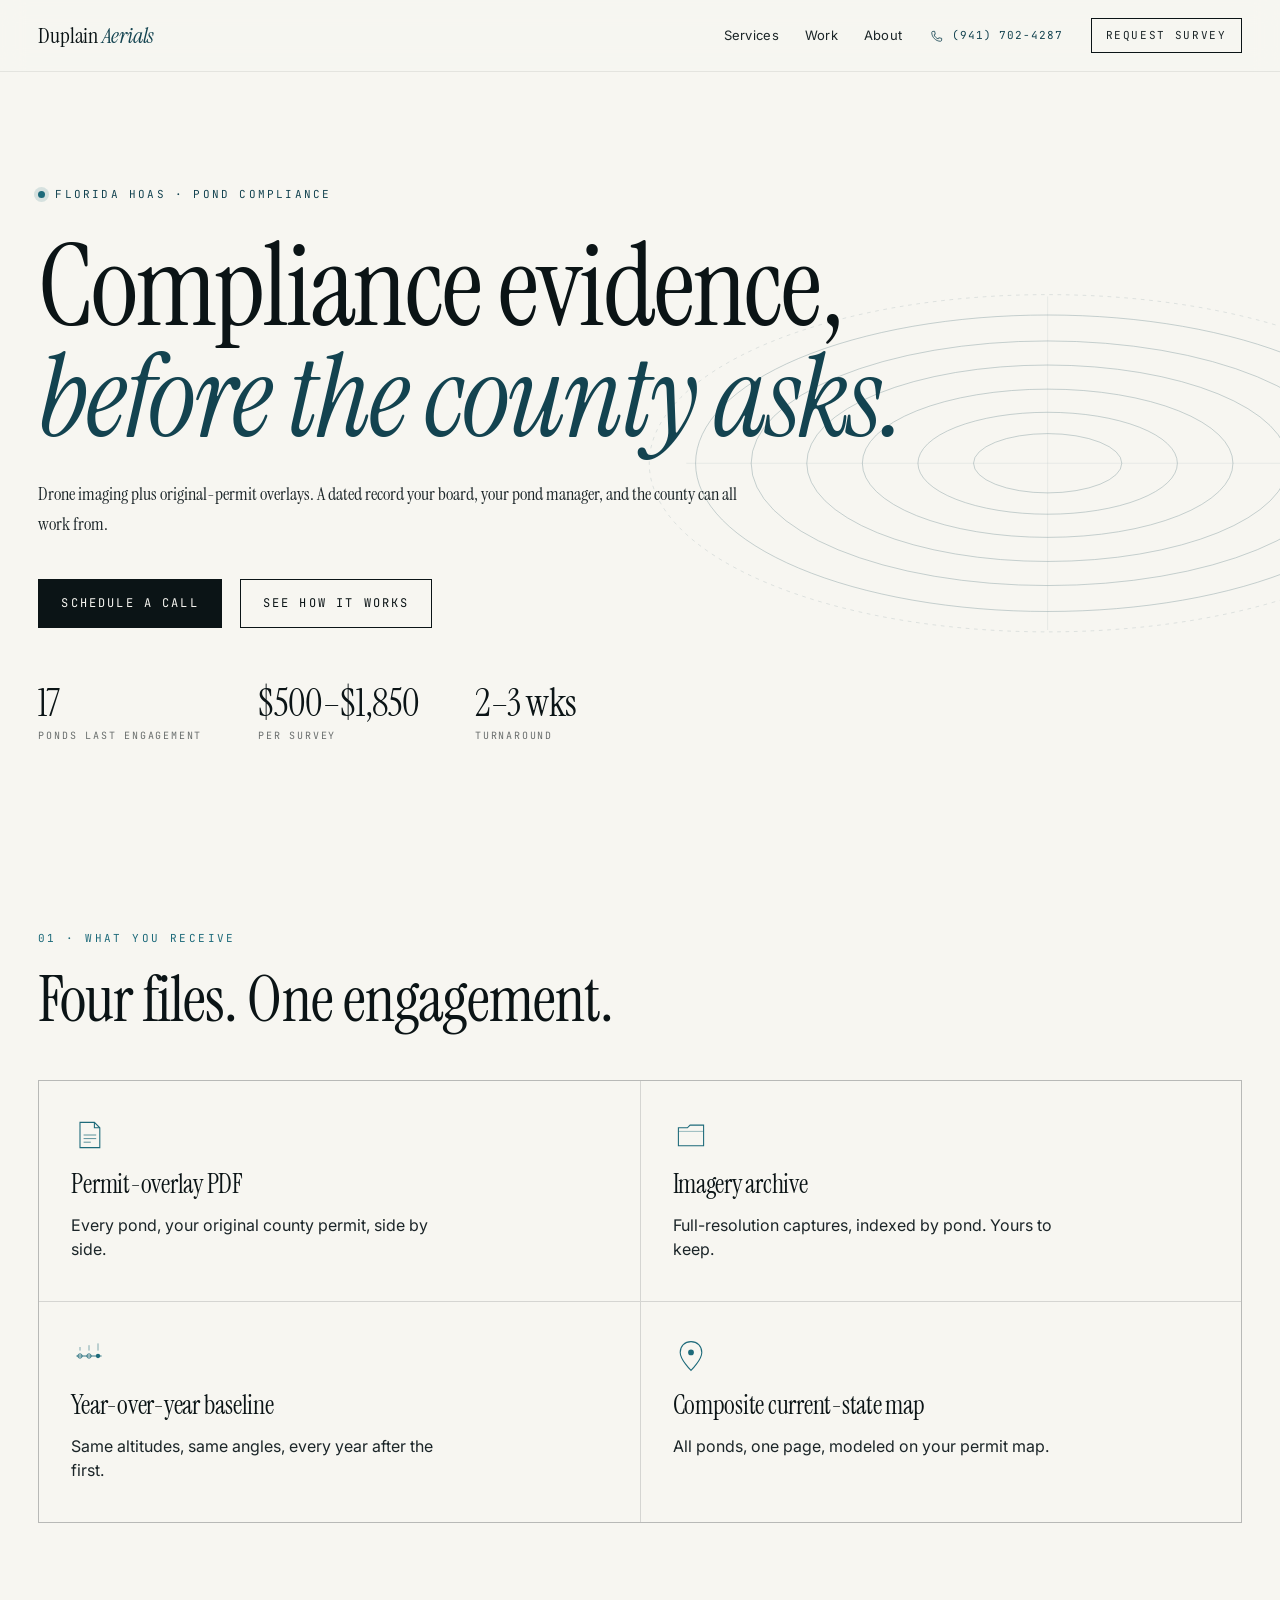
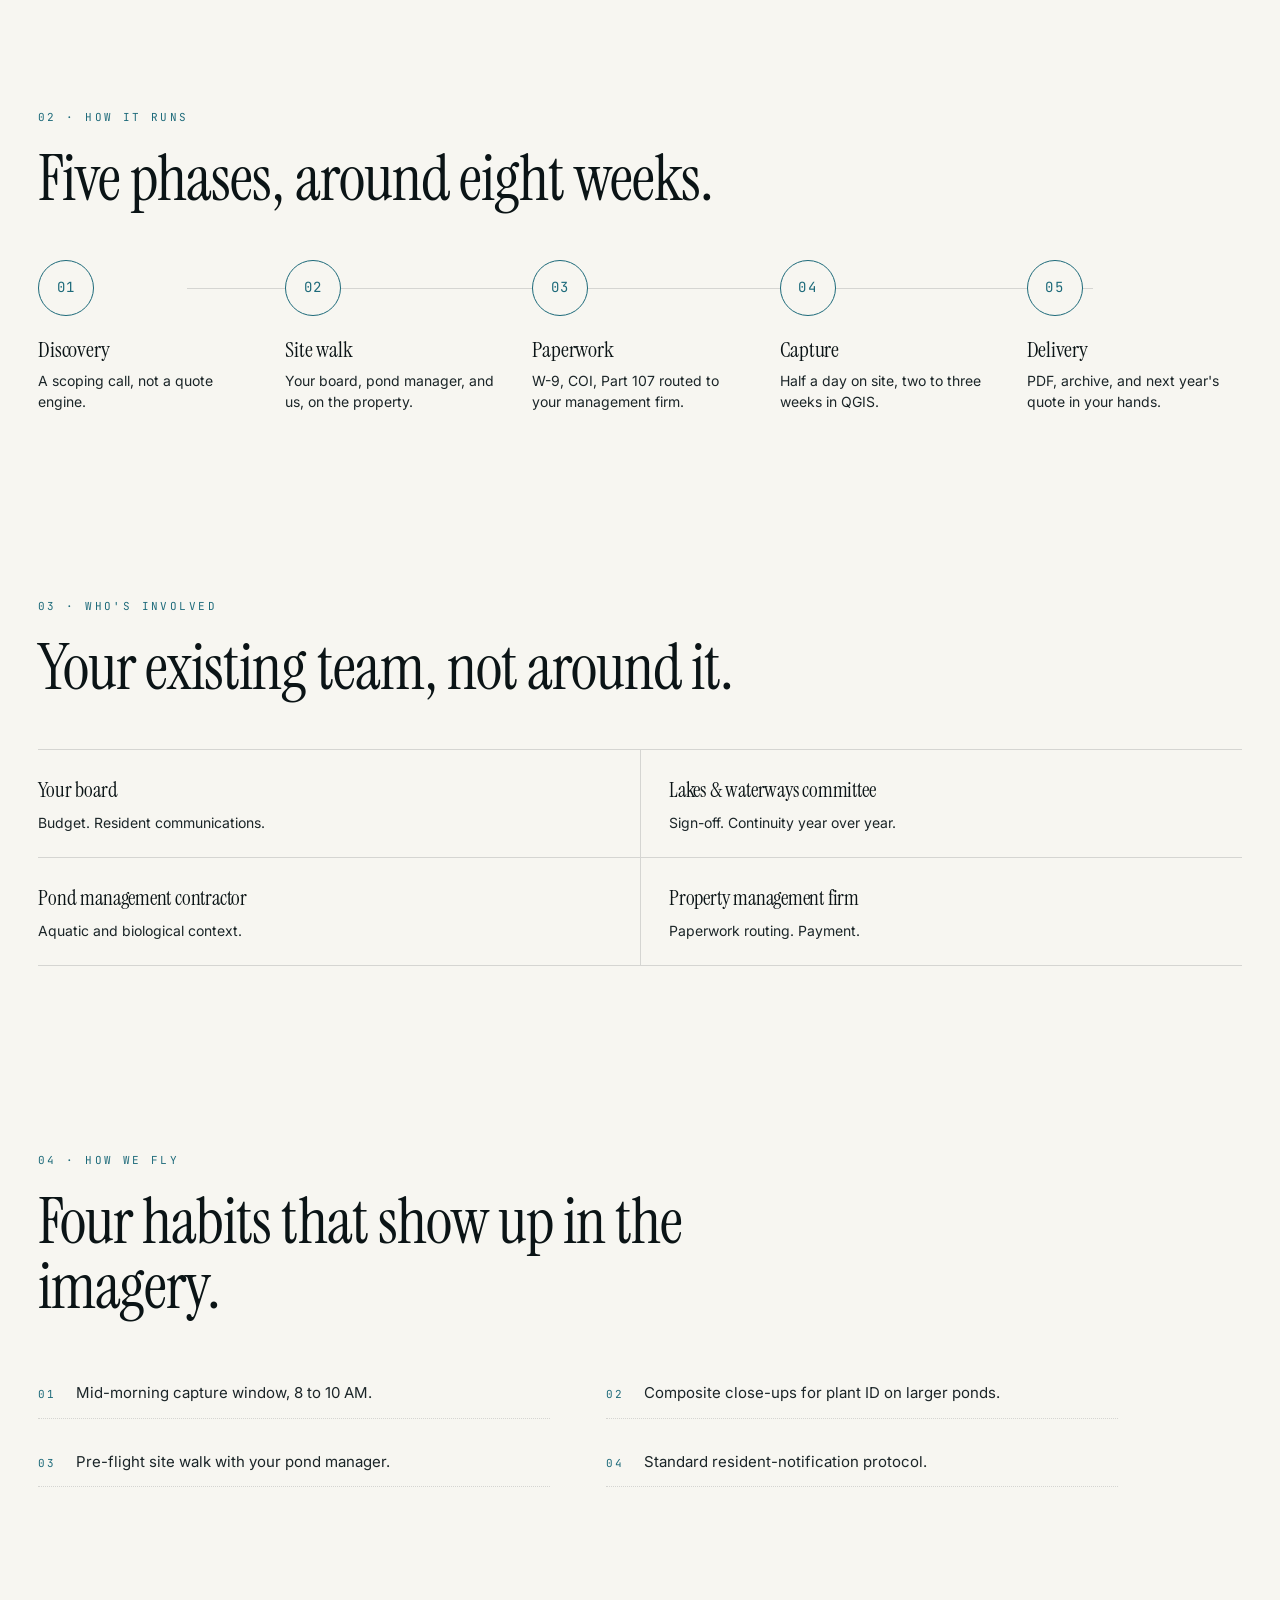
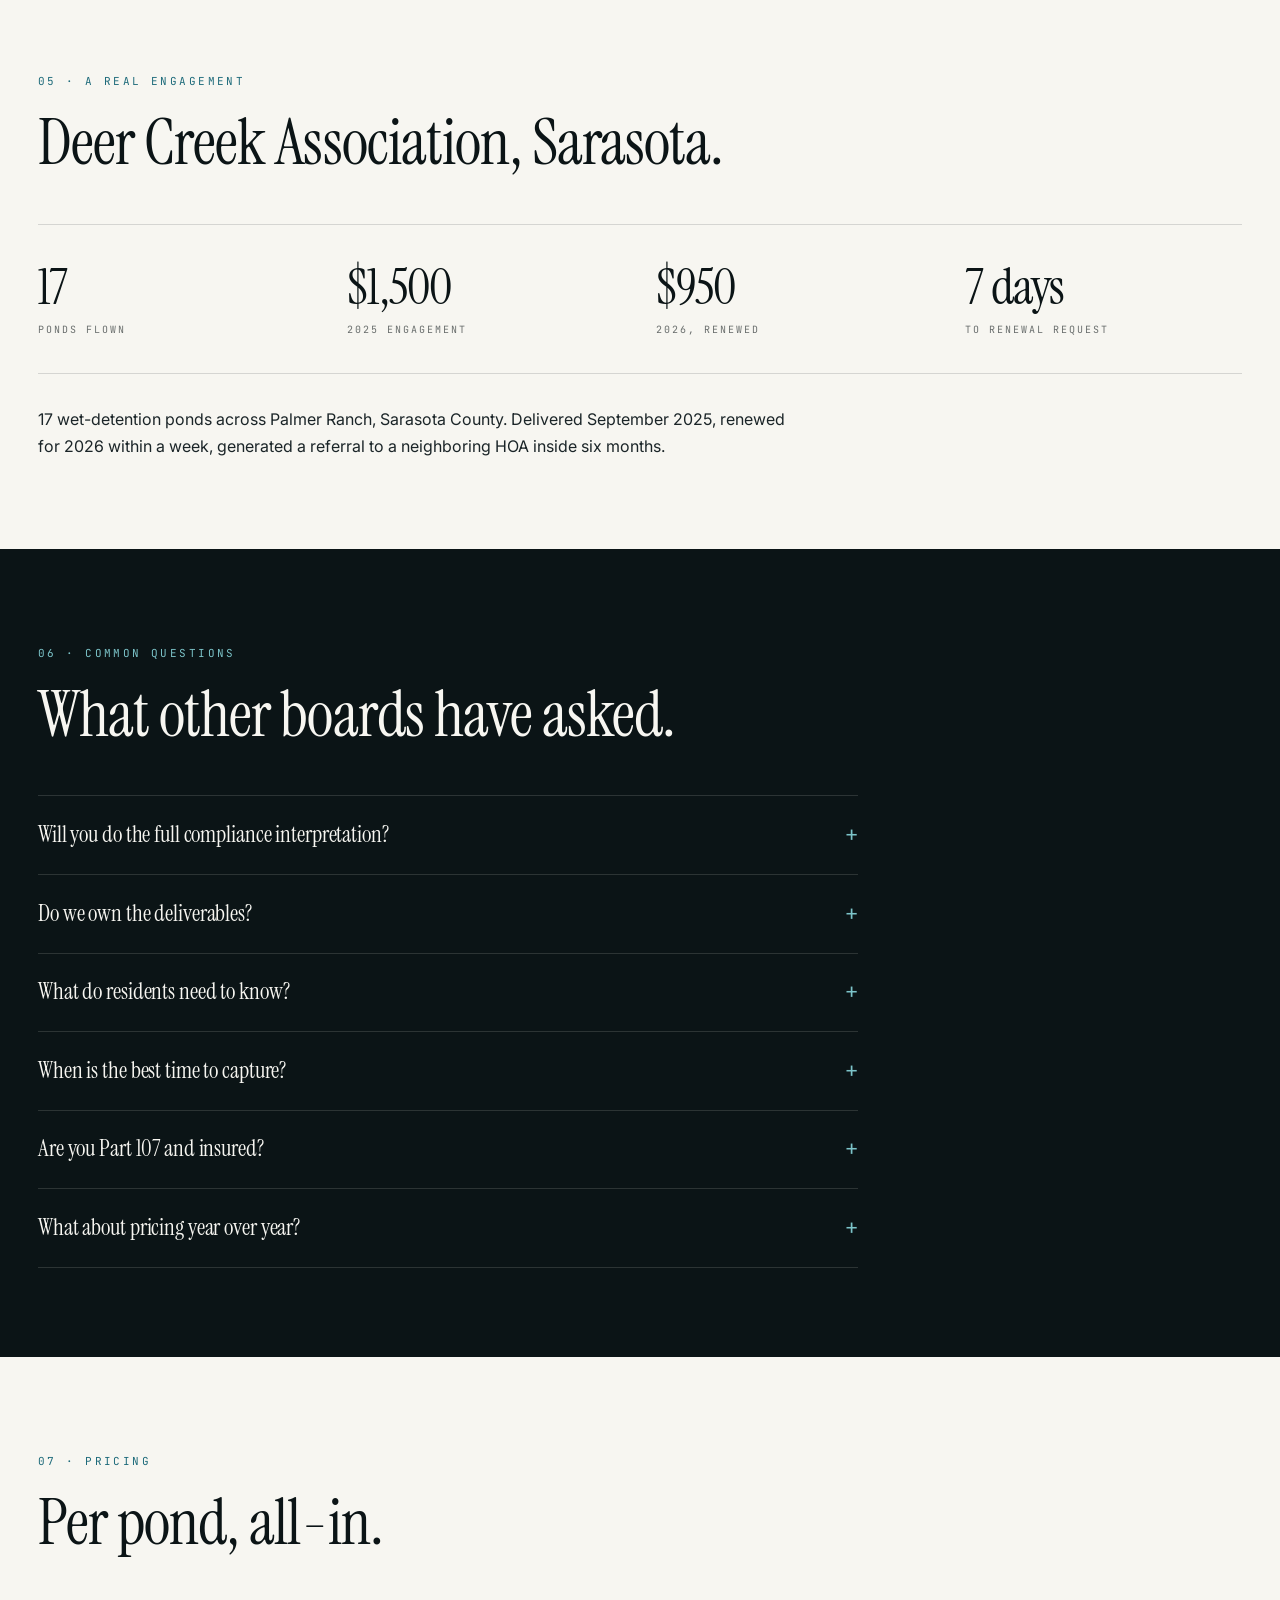
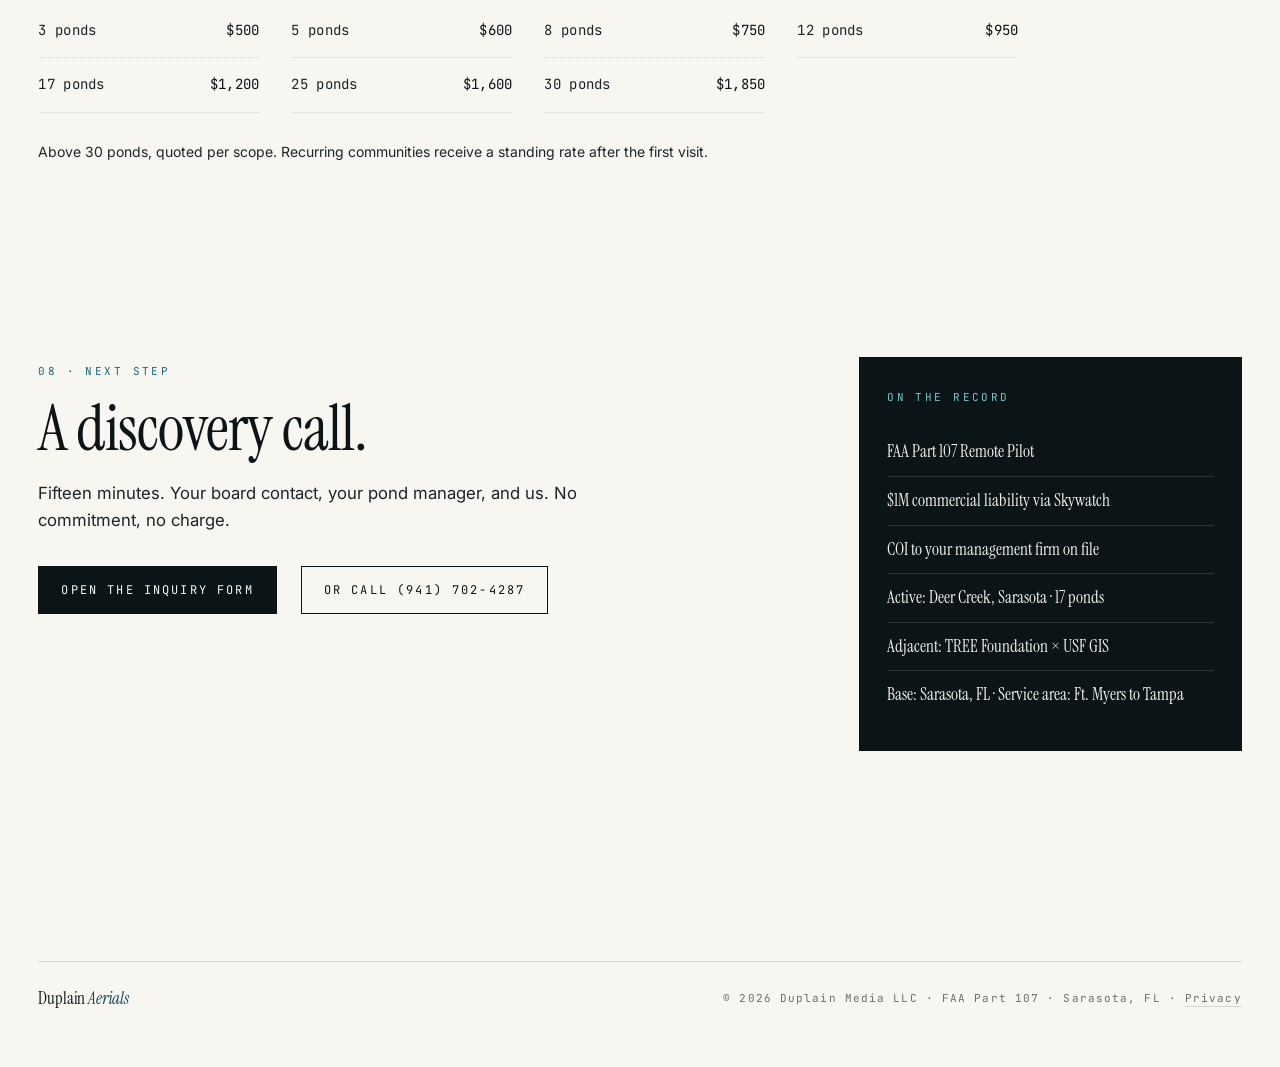
==== commit 7fd555e0: "Rework HOA pond imaging page for visual flow Cuts the page from prose-heavy to scan-friendly. Specif" ====
--- a/hoa-pond-imaging/index.html
+++ b/hoa-pond-imaging/index.html
@@ -4,13 +4,13 @@
   <meta charset="utf-8" />
   <meta name="viewport" content="width=device-width, initial-scale=1" />
   <title>HOA Pond &amp; Littoral Imaging · Duplain Aerials</title>
-  <meta name="description" content="Drone-based pond imaging and overlay analysis for Florida HOAs. We fly your retention ponds, overlay against the original county permit, and hand back a dated record your board, your pond manager, and your management company can all work from." />
+  <meta name="description" content="Drone-based pond imaging and original-permit overlays for Florida HOAs. The dated record your board, pond manager, and county can all work from." />
   <meta name="theme-color" content="#0B1416" />
 
   <link rel="icon" type="image/svg+xml" href="/assets/favicon.svg" />
 
   <meta property="og:title" content="HOA Pond &amp; Littoral Imaging · Duplain Aerials" />
-  <meta property="og:description" content="Drone-based pond imaging and overlay analysis for Florida HOAs. Confirm your community's compliance position before the county does." />
+  <meta property="og:description" content="Drone-based pond imaging and original-permit overlays for Florida HOAs. Confirm your community's compliance position before the county does." />
   <meta property="og:type" content="website" />
   <meta property="og:locale" content="en_US" />
   <meta property="og:image" content="/assets/og-image.svg" />
@@ -30,6 +30,43 @@
   <link rel="stylesheet" href="/assets/css/style.css" />
 </head>
 <body class="doc-body product-body">
+
+  <svg class="sr-only" aria-hidden="true">
+    <defs>
+      <symbol id="i-doc" viewBox="0 0 40 40">
+        <path d="M10 6 L26 6 L32 12 L32 34 L10 34 Z" fill="none" stroke="currentColor" stroke-width="1.2"/>
+        <path d="M26 6 L26 12 L32 12" fill="none" stroke="currentColor" stroke-width="1.2"/>
+        <line x1="14" y1="20" x2="28" y2="20" stroke="currentColor" stroke-width=".8"/>
+        <line x1="14" y1="24" x2="28" y2="24" stroke="currentColor" stroke-width=".8"/>
+        <line x1="14" y1="28" x2="22" y2="28" stroke="currentColor" stroke-width=".8"/>
+      </symbol>
+      <symbol id="i-folder" viewBox="0 0 40 40">
+        <path d="M6 12 L16 12 L19 9 L34 9 L34 32 L6 32 Z" fill="none" stroke="currentColor" stroke-width="1.2"/>
+        <line x1="6" y1="16" x2="34" y2="16" stroke="currentColor" stroke-width=".8" opacity=".6"/>
+      </symbol>
+      <symbol id="i-timeline" viewBox="0 0 40 40">
+        <line x1="6" y1="20" x2="34" y2="20" stroke="currentColor" stroke-width="1"/>
+        <circle cx="10" cy="20" r="2.4" fill="none" stroke="currentColor" stroke-width="1"/>
+        <circle cx="20" cy="20" r="2.4" fill="none" stroke="currentColor" stroke-width="1"/>
+        <circle cx="30" cy="20" r="2.4" fill="currentColor"/>
+        <line x1="10" y1="14" x2="10" y2="10" stroke="currentColor" stroke-width=".6"/>
+        <line x1="20" y1="14" x2="20" y2="8" stroke="currentColor" stroke-width=".6"/>
+        <line x1="30" y1="14" x2="30" y2="6" stroke="currentColor" stroke-width=".6"/>
+      </symbol>
+      <symbol id="i-mappin" viewBox="0 0 40 40">
+        <path d="M20 4 C 13 4, 8 9, 8 16 C 8 24, 20 36, 20 36 C 20 36, 32 24, 32 16 C 32 9, 27 4, 20 4 Z" fill="none" stroke="currentColor" stroke-width="1.2"/>
+        <circle cx="20" cy="16" r="3.2" fill="currentColor"/>
+      </symbol>
+      <symbol id="i-pond" viewBox="0 0 40 40">
+        <ellipse cx="20" cy="22" rx="14" ry="6" fill="none" stroke="currentColor" stroke-width="1"/>
+        <ellipse cx="20" cy="22" rx="10" ry="4" fill="none" stroke="currentColor" stroke-width=".7" opacity=".7"/>
+        <ellipse cx="20" cy="22" rx="6" ry="2.4" fill="none" stroke="currentColor" stroke-width=".55" opacity=".55"/>
+        <line x1="20" y1="6" x2="20" y2="14" stroke="currentColor" stroke-width=".8"/>
+        <line x1="16" y1="10" x2="20" y2="14" stroke="currentColor" stroke-width=".8"/>
+        <line x1="24" y1="10" x2="20" y2="14" stroke="currentColor" stroke-width=".8"/>
+      </symbol>
+    </defs>
+  </svg>
 
   <header class="topbar">
     <a class="wordmark" href="/">
@@ -55,338 +92,223 @@
       <div class="product-hero-contours" aria-hidden="true">
         <svg viewBox="0 0 1600 900" preserveAspectRatio="xMidYMid slice">
           <g fill="none" stroke="currentColor" stroke-width=".6" opacity=".4">
-            <ellipse cx="1200" cy="500" rx="380" ry="160"/>
-            <ellipse cx="1200" cy="500" rx="320" ry="132"/>
-            <ellipse cx="1200" cy="500" rx="260" ry="106"/>
-            <ellipse cx="1200" cy="500" rx="200" ry="80"/>
-            <ellipse cx="1200" cy="500" rx="140" ry="55"/>
-            <ellipse cx="1200" cy="500" rx="80" ry="32"/>
+            <ellipse cx="1240" cy="500" rx="380" ry="160"/>
+            <ellipse cx="1240" cy="500" rx="320" ry="132"/>
+            <ellipse cx="1240" cy="500" rx="260" ry="106"/>
+            <ellipse cx="1240" cy="500" rx="200" ry="80"/>
+            <ellipse cx="1240" cy="500" rx="140" ry="55"/>
+            <ellipse cx="1240" cy="500" rx="80" ry="32"/>
           </g>
-          <g fill="none" stroke="currentColor" stroke-width=".5" opacity=".3" stroke-dasharray="4 5">
-            <ellipse cx="1200" cy="500" rx="420" ry="178"/>
+          <g fill="none" stroke="currentColor" stroke-width=".5" opacity=".25" stroke-dasharray="4 5">
+            <ellipse cx="1240" cy="500" rx="430" ry="182"/>
           </g>
-          <g fill="none" stroke="currentColor" stroke-width=".4" opacity=".25">
-            <line x1="820" y1="500" x2="1580" y2="500"/>
-            <line x1="1200" y1="320" x2="1200" y2="680"/>
+          <g fill="none" stroke="currentColor" stroke-width=".4" opacity=".2">
+            <line x1="850" y1="500" x2="1620" y2="500"/>
+            <line x1="1240" y1="320" x2="1240" y2="680"/>
           </g>
         </svg>
       </div>
 
       <div class="product-hero-inner">
-        <p class="eyebrow"><span class="eyebrow-dot"></span>Florida HOAs · Lake-management vendors · Pond compliance</p>
+        <p class="eyebrow"><span class="eyebrow-dot"></span>Florida HOAs · Pond compliance</p>
         <h1 class="display">
-          Confirm your community's compliance position
-          <em>before the county does.</em>
+          Compliance evidence,
+          <em>before the county asks.</em>
         </h1>
         <p class="lede">
-          For most Florida HOAs, the littoral zone around a retention pond is a county-permitted line on a map that is meant to be a living, planted shoreline. Twenty years of growth, drought, and treatment cycles later, the two are rarely the same. We fly your ponds, overlay the imagery against your original permit, and hand back a dated record of where you actually stand. Your board, your pond manager, and your management company all work from the same numbers.
+          Drone imaging plus original-permit overlays. A dated record your board, your pond manager, and the county can all work from.
         </p>
         <div class="hero-cta">
-          <a class="btn btn-primary" href="/#contact">Schedule a discovery call</a>
-          <a class="btn btn-ghost" href="#workflow">See the engagement workflow</a>
+          <a class="btn btn-primary" href="/#contact">Schedule a call</a>
+          <a class="btn btn-ghost" href="#workflow">See how it works</a>
         </div>
-        <ul class="product-hero-credentials" aria-label="Credentials">
-          <li>FAA Part 107 licensed</li>
-          <li>$1M commercial liability via Skywatch</li>
-          <li>COI on request</li>
+        <ul class="hero-stats" aria-label="At a glance">
+          <li><strong>17</strong><span>ponds last engagement</span></li>
+          <li><strong>$500&ndash;$1,850</strong><span>per survey</span></li>
+          <li><strong>2&ndash;3 wks</strong><span>turnaround</span></li>
         </ul>
       </div>
     </section>
 
-    <div class="section-divider" aria-hidden="true">
-      <svg viewBox="0 0 1600 40" preserveAspectRatio="none">
-        <path d="M0 20 Q 200 8, 400 20 T 800 20 T 1200 20 T 1600 20" fill="none" stroke="currentColor" stroke-width="1"/>
-      </svg>
-    </div>
-
     <section class="product-section deliverable" id="deliverable">
-      <header class="section-head">
-        <span class="section-kicker">01 · The Deliverable</span>
-        <h2 class="section-title">What an HOA actually receives.</h2>
-        <p class="section-lede">No abstract reports. Specific files your board can attach to a meeting packet, your management company can file with the county or insurance, and your pond contractor can use to plan next year's treatment.</p>
+      <header class="section-head section-head-tight">
+        <span class="section-kicker">01 · What you receive</span>
+        <h2 class="section-title">Four files. One engagement.</h2>
       </header>
 
       <div class="deliverable-grid">
         <article class="deliverable-card">
-          <span class="deliverable-num">01</span>
+          <svg class="deliverable-ico" viewBox="0 0 40 40" aria-hidden="true"><use href="#i-doc"/></svg>
           <h3>Permit-overlay PDF</h3>
-          <p>A complete visual presentation: every pond captured against the original county permit. Per-pond comparison views, summary findings, and an at-a-glance current-state composite. Built to drop into a board meeting packet.</p>
+          <p>Every pond, your original county permit, side by side.</p>
         </article>
         <article class="deliverable-card">
-          <span class="deliverable-num">02</span>
+          <svg class="deliverable-ico" viewBox="0 0 40 40" aria-hidden="true"><use href="#i-folder"/></svg>
           <h3>Imagery archive</h3>
-          <p>Full-resolution drone imagery for every pond on the property, indexed and organized by pond ID. Yours to keep, share with the county or insurance, or hand to a successor vendor without losing continuity.</p>
+          <p>Full-resolution captures, indexed by pond. Yours to keep.</p>
         </article>
         <article class="deliverable-card">
-          <span class="deliverable-num">03</span>
+          <svg class="deliverable-ico" viewBox="0 0 40 40" aria-hidden="true"><use href="#i-timeline"/></svg>
           <h3>Year-over-year baseline</h3>
-          <p>The first year is your reference. Every year after, we shoot the same altitudes, the same angles, and the same time windows, so your board can see what changed and what held. Compliance stops being a guess.</p>
+          <p>Same altitudes, same angles, every year after the first.</p>
         </article>
         <article class="deliverable-card">
-          <span class="deliverable-num">04</span>
+          <svg class="deliverable-ico" viewBox="0 0 40 40" aria-hidden="true"><use href="#i-mappin"/></svg>
           <h3>Composite current-state map</h3>
-          <p>An on-demand single-page composite, all ponds in current condition, modeled on the original permit-map view. Useful for resident communications and county follow-ups when the board needs one image, not twenty.</p>
+          <p>All ponds, one page, modeled on your permit map.</p>
         </article>
       </div>
     </section>
 
-    <div class="section-divider" aria-hidden="true">
-      <svg viewBox="0 0 1600 40" preserveAspectRatio="none">
-        <path d="M0 20 Q 200 8, 400 20 T 800 20 T 1200 20 T 1600 20" fill="none" stroke="currentColor" stroke-width="1"/>
-      </svg>
-    </div>
-
-    <section class="product-section workflow" id="workflow">
-      <header class="section-head">
-        <span class="section-kicker">02 · The Engagement</span>
-        <h2 class="section-title">How a project actually runs.</h2>
-        <p class="section-lede">The shape of every HOA engagement, from first inbound to year-over-year continuity. Five phases, roughly two months end-to-end on a typical seventeen-pond community.</p>
-      </header>
-
-      <ol class="workflow-list">
-        <li class="workflow-phase">
-          <span class="workflow-num">Phase 01</span>
-          <div class="workflow-body">
-            <h3>Discovery and scope</h3>
-            <p>A first conversation with your board contact and pond manager about what you actually need. Most HOAs come in asking for "drone photos" and leave with a deliverable scoped to their compliance situation: imaging only, imaging plus overlay analysis, or a full annual program. Scoping is a phone call, not a quote engine.</p>
-          </div>
-        </li>
-        <li class="workflow-phase">
-          <span class="workflow-num">Phase 02</span>
-          <div class="workflow-body">
-            <h3>Stakeholder introductions</h3>
-            <p>Before any flight, we meet your lakes-and-waterways committee chair and your pond management company on a site walk. The board introduces the manager, the manager introduces the contractor, and each handoff is a credibility check we expect and respect. Your existing pond vendor stays in the loop the whole way through.</p>
-          </div>
-        </li>
-        <li class="workflow-phase">
-          <span class="workflow-num">Phase 03</span>
-          <div class="workflow-body">
-            <h3>Insurance and paperwork</h3>
-            <p>Before we book the flight, your management company receives a signed W-9, a Certificate of Insurance for drone liability, and confirmation of FAA Part 107 licensing. Your HOA and management firm are listed as additional insured. This is the gate that lets payment process; we handle it up front, not after delivery.</p>
-          </div>
-        </li>
-        <li class="workflow-phase">
-          <span class="workflow-num">Phase 04</span>
-          <div class="workflow-body">
-            <h3>Field capture and processing</h3>
-            <p>Half a day on site, mid-morning window, every pond flown at consistent altitude. Larger ponds get composite close-ups for plant identification. Then two to three weeks of overlay and analysis work in QGIS, with a sample shared mid-process so your pond manager can sign off on the visual approach. We catch our own errors before you see them.</p>
-          </div>
-        </li>
-        <li class="workflow-phase">
-          <span class="workflow-num">Phase 05</span>
-          <div class="workflow-body">
-            <h3>Delivery and follow-through</h3>
-            <p>Final PDF and imagery archive delivered through your management company's preferred channel, with a built-in follow-up window for board questions, label clarifications, and any composite views the chair wants pulled out separately. Next year's quote arrives before you have to ask for it, because most boards want it on the books inside a week of seeing the current year.</p>
-          </div>
+    <section class="product-section workflow-v2" id="workflow">
+      <header class="section-head section-head-tight">
+        <span class="section-kicker">02 · How it runs</span>
+        <h2 class="section-title">Five phases, around eight weeks.</h2>
+      </header>
+
+      <ol class="flow-stepper">
+        <li class="flow-step">
+          <span class="flow-step-num">01</span>
+          <h3>Discovery</h3>
+          <p>A scoping call, not a quote engine.</p>
+        </li>
+        <li class="flow-step">
+          <span class="flow-step-num">02</span>
+          <h3>Site walk</h3>
+          <p>Your board, pond manager, and us, on the property.</p>
+        </li>
+        <li class="flow-step">
+          <span class="flow-step-num">03</span>
+          <h3>Paperwork</h3>
+          <p>W-9, COI, Part 107 routed to your management firm.</p>
+        </li>
+        <li class="flow-step">
+          <span class="flow-step-num">04</span>
+          <h3>Capture</h3>
+          <p>Half a day on site, two to three weeks in QGIS.</p>
+        </li>
+        <li class="flow-step">
+          <span class="flow-step-num">05</span>
+          <h3>Delivery</h3>
+          <p>PDF, archive, and next year's quote in your hands.</p>
         </li>
       </ol>
     </section>
 
-    <div class="section-divider" aria-hidden="true">
-      <svg viewBox="0 0 1600 40" preserveAspectRatio="none">
-        <path d="M0 20 Q 200 8, 400 20 T 800 20 T 1200 20 T 1600 20" fill="none" stroke="currentColor" stroke-width="1"/>
-      </svg>
-    </div>
-
-    <section class="product-section stakeholders" id="who">
-      <header class="section-head">
-        <span class="section-kicker">03 · Who We Work With</span>
+    <section class="product-section stakeholders-v2" id="who">
+      <header class="section-head section-head-tight">
+        <span class="section-kicker">03 · Who's involved</span>
         <h2 class="section-title">Your existing team, not around it.</h2>
-        <p class="section-lede">An HOA pond engagement always involves the same cast. Recognizing your structure helps the work move faster.</p>
-      </header>
-
-      <div class="stakeholder-grid">
-        <article class="stakeholder">
-          <h3>Your board</h3>
-          <p>Treasurer, president, or a designated liaison. Owns the budget decision and the resident-communication strategy.</p>
-        </article>
-        <article class="stakeholder">
-          <h3>Lakes &amp; waterways committee</h3>
-          <p>Often the chair is the actual decision-maker for sign-off and continuity. Wants visual evidence they can defend in a meeting.</p>
-        </article>
-        <article class="stakeholder">
-          <h3>Pond management contractor</h3>
-          <p>Beautiful Ponds, SOLitude, AAA, or similar. Provides aquatic and biological context. Stays in the loop on every engagement.</p>
-        </article>
-        <article class="stakeholder">
-          <h3>Property management company</h3>
-          <p>AMI, FirstService Residential, KW Property Management, or similar. Routes paperwork and processes payment. Requires W-9 and COI on file.</p>
-        </article>
-      </div>
-    </section>
-
-    <div class="section-divider" aria-hidden="true">
-      <svg viewBox="0 0 1600 40" preserveAspectRatio="none">
-        <path d="M0 20 Q 200 8, 400 20 T 800 20 T 1200 20 T 1600 20" fill="none" stroke="currentColor" stroke-width="1"/>
-      </svg>
-    </div>
-
-    <section class="product-section practice" id="practice">
-      <header class="section-head">
-        <span class="section-kicker">04 · How We Fly</span>
-        <h2 class="section-title">Practices that show up in the imagery.</h2>
-        <p class="section-lede">A few decisions that separate water imaging worth paying for from water imaging that ages badly. Most are not visible in the deliverable; they are why the deliverable holds up.</p>
-      </header>
-
-      <ul class="practice-list">
-        <li class="practice-item">
-          <span class="practice-num">01</span>
-          <h3>Mid-morning capture, not noon</h3>
-          <p>The 8 to 10 AM window minimizes glare on the water surface. Calmer winds reduce ripple, dew has burned off, and thermal turbulence has not yet built. Imagery captured here is consistently legible. Imagery captured at noon is consistently glare-blown.</p>
-        </li>
-        <li class="practice-item">
-          <span class="practice-num">02</span>
-          <h3>Composite close-ups on larger ponds</h3>
-          <p>For ponds where a single capture cannot resolve plant identification, we fly seven to eight overlapping close-up segments and composite them in post. The result reads at the same effective resolution as a small-pond capture, regardless of size.</p>
-        </li>
-        <li class="practice-item">
-          <span class="practice-num">03</span>
-          <h3>Pre-flight site walk with your pond manager</h3>
-          <p>Before any flight, we walk the property with whoever is contracting your aquatic treatment. They explain what is permitted, what is treated, and what is currently in dispute. The imagery is targeted to those questions, not generic.</p>
-        </li>
-        <li class="practice-item">
-          <span class="practice-num">04</span>
-          <h3>Standard community-notification protocol</h3>
-          <p>Residents are notified in advance through whatever channel your board normally uses (email blast, posted notice, neighborhood app). We schedule capture around it. No surprises in the air, no surprises in the inbox.</p>
-        </li>
+      </header>
+
+      <ul class="stakeholder-row">
+        <li><strong>Your board</strong><span>Budget. Resident communications.</span></li>
+        <li><strong>Lakes &amp; waterways committee</strong><span>Sign-off. Continuity year over year.</span></li>
+        <li><strong>Pond management contractor</strong><span>Aquatic and biological context.</span></li>
+        <li><strong>Property management firm</strong><span>Paperwork routing. Payment.</span></li>
       </ul>
     </section>
 
-    <div class="section-divider" aria-hidden="true">
-      <svg viewBox="0 0 1600 40" preserveAspectRatio="none">
-        <path d="M0 20 Q 200 8, 400 20 T 800 20 T 1200 20 T 1600 20" fill="none" stroke="currentColor" stroke-width="1"/>
-      </svg>
-    </div>
-
-    <section class="product-section case-study" id="case-study">
-      <header class="section-head">
-        <span class="section-kicker">05 · Recent Project</span>
+    <section class="product-section practice-v2" id="practice">
+      <header class="section-head section-head-tight">
+        <span class="section-kicker">04 · How we fly</span>
+        <h2 class="section-title">Four habits that show up in the imagery.</h2>
+      </header>
+
+      <ul class="practice-strip">
+        <li><span class="practice-strip-num">01</span><span>Mid-morning capture window, 8 to 10 AM.</span></li>
+        <li><span class="practice-strip-num">02</span><span>Composite close-ups for plant ID on larger ponds.</span></li>
+        <li><span class="practice-strip-num">03</span><span>Pre-flight site walk with your pond manager.</span></li>
+        <li><span class="practice-strip-num">04</span><span>Standard resident-notification protocol.</span></li>
+      </ul>
+    </section>
+
+    <section class="product-section case-study-v2" id="case-study">
+      <header class="section-head section-head-tight">
+        <span class="section-kicker">05 · A real engagement</span>
         <h2 class="section-title">Deer Creek Association, Sarasota.</h2>
       </header>
 
-      <div class="case-study-grid">
-        <article class="case-study-body">
-          <p><strong>Community:</strong> Deer Creek Association · Palmer Ranch, Sarasota.</p>
-          <p><strong>Scope:</strong> 17 wet-detention ponds, ~35% littoral zone requirement, ~65% open water. Sarasota County compliance authority.</p>
-          <p><strong>What we delivered:</strong> Full PDF deliverable with per-pond permit overlays, complete imagery archive, post-delivery follow-up window for label and composite clarifications, and the 2026 quote within the same week.</p>
-          <p><strong>Outcome:</strong> Engagement closed, paid through the management company, renewed for 2026 with expanded GIS work, and generated a referral to a neighboring HOA in the same county.</p>
-          <p class="case-study-quote">A board member's reaction at delivery, paraphrased with permission pending: there was more information in the visualization than they could digest in one sitting. The chair forwarded it to the rest of the committee for comment, then asked for the following year's quote within twenty-four hours.</p>
-        </article>
-        <aside class="case-study-card">
-          <h3>By the numbers</h3>
-          <dl>
-            <div><dt>Ponds flown</dt><dd>17</dd></div>
-            <div><dt>Compliance authority</dt><dd>Sarasota County</dd></div>
-            <div><dt>2025 contract</dt><dd>$1,500</dd></div>
-            <div><dt>2026 contract</dt><dd>$950 + GIS work</dd></div>
-            <div><dt>Outcome</dt><dd>Renewed, referred</dd></div>
-          </dl>
-        </aside>
-      </div>
-    </section>
-
-    <div class="section-divider" aria-hidden="true">
-      <svg viewBox="0 0 1600 40" preserveAspectRatio="none">
-        <path d="M0 20 Q 200 8, 400 20 T 800 20 T 1200 20 T 1600 20" fill="none" stroke="currentColor" stroke-width="1"/>
-      </svg>
-    </div>
+      <div class="case-stats">
+        <div class="case-stat"><span class="case-stat-num">17</span><span class="case-stat-label">Ponds flown</span></div>
+        <div class="case-stat"><span class="case-stat-num">$1,500</span><span class="case-stat-label">2025 engagement</span></div>
+        <div class="case-stat"><span class="case-stat-num">$950</span><span class="case-stat-label">2026, renewed</span></div>
+        <div class="case-stat"><span class="case-stat-num">7 days</span><span class="case-stat-label">To renewal request</span></div>
+      </div>
+
+      <p class="case-summary">17 wet-detention ponds across Palmer Ranch, Sarasota County. Delivered September 2025, renewed for 2026 within a week, generated a referral to a neighboring HOA inside six months.</p>
+    </section>
 
     <section class="faq" id="faq">
      <div class="faq-inner">
-      <header class="section-head">
-        <span class="section-kicker">06 · Common Questions</span>
+      <header class="section-head section-head-tight">
+        <span class="section-kicker">06 · Common questions</span>
         <h2 class="section-title">What other boards have asked.</h2>
-        <p class="section-lede">These are the actual questions that have come back from HOAs we have engaged with, or that have been forwarded by board members evaluating the work for their own communities. Each one matters; each one has a clean answer.</p>
       </header>
 
       <div class="faq-list">
         <details class="faq-item">
           <summary>
-            <span class="faq-q">Will you do the full compliance interpretation, or just deliver imagery?</span>
-            <span class="faq-toggle" aria-hidden="true">+</span>
-          </summary>
-          <div class="faq-a">
-            <p>Both, depending on the engagement. Standard scope delivers the imagery and the permit overlay; the interpretation of compliance status is a conversation between your board, your pond manager, and the county. For boards that want a more analytical layer, we offer GIS overlay work that quantifies littoral coverage as a percentage of pond area and identifies year-over-year drift. We do not represent your community to the county. That role stays with your management company.</p>
-          </div>
-        </details>
-        <details class="faq-item">
-          <summary>
-            <span class="faq-q">Do you host the deliverables, or do we keep them?</span>
-            <span class="faq-toggle" aria-hidden="true">+</span>
-          </summary>
-          <div class="faq-a">
-            <p>Yours. Every PDF and every imagery archive is delivered to your management company directly, in a format your team can store on whatever document system you already use. We retain a copy for our own records and to support next year's flight, but your community is not locked into us. If you ever change vendors, your archive walks with you.</p>
-          </div>
-        </details>
-        <details class="faq-item">
-          <summary>
-            <span class="faq-q">What do we need to communicate to residents about the drone activity?</span>
-            <span class="faq-toggle" aria-hidden="true">+</span>
-          </summary>
-          <div class="faq-a">
-            <p>Standard practice is a short notice circulated through whatever channel your board normally uses, sent two to three days before the scheduled flight window. We can supply a draft notice if your manager wants one. Residents are not photographed; the focus is on water and shoreline. Any incidental frames that capture a private home at recognizable resolution are cropped or blurred before delivery.</p>
-          </div>
-        </details>
-        <details class="faq-item">
-          <summary>
-            <span class="faq-q">When is the best time of year and time of day to capture?</span>
-            <span class="faq-toggle" aria-hidden="true">+</span>
-          </summary>
-          <div class="faq-a">
-            <p>Late summer through fall, after the wet season has loaded the system but before the winter dry-down compresses the data. Day-of, mid-morning is the sweet spot. 8 to 10 AM is when wind, glare, and thermal turbulence are all in the workable range. We aim for a calm, dry-following morning and reschedule when weather does not cooperate.</p>
-          </div>
-        </details>
-        <details class="faq-item">
-          <summary>
-            <span class="faq-q">What is your experience with ponds and waterways specifically?</span>
-            <span class="faq-toggle" aria-hidden="true">+</span>
-          </summary>
-          <div class="faq-a">
-            <p>Active engagements with Florida HOAs in Sarasota County (Deer Creek Association, 17 ponds) and neighboring communities currently in conversation. We work in coordination with regional pond management firms and have completed photogrammetry-based work for the TREE Foundation's chapel hammock biome project, in collaboration with USF GIS. Pond-specific work is the studio's lead service, not a sideline.</p>
-          </div>
-        </details>
-        <details class="faq-item">
-          <summary>
-            <span class="faq-q">Are you Part 107 licensed and insured?</span>
-            <span class="faq-toggle" aria-hidden="true">+</span>
-          </summary>
-          <div class="faq-a">
-            <p>Yes to both. FAA Part 107 Remote Pilot certified, current. $1M commercial liability through Skywatch. We issue a Certificate of Insurance to your management company before any flight, listing your HOA and the management firm as additional insured. Your management company can file the COI with payable accounts the same week.</p>
-          </div>
-        </details>
-        <details class="faq-item">
-          <summary>
-            <span class="faq-q">What does pricing look like, and what changes year over year?</span>
-            <span class="faq-toggle" aria-hidden="true">+</span>
-          </summary>
-          <div class="faq-a">
-            <p>Pricing is per pond count, all-in, and the per-pond rate steps down once a community is on a recurring schedule. The first year carries the discovery and overlay-build cost; subsequent years use the same baseline maps and so price lower. The current per-pond schedule is published below, and on our home page. We are happy to put a written quote in front of your board before any commitment.</p>
-          </div>
-        </details>
-        <details class="faq-item">
-          <summary>
-            <span class="faq-q">Will the deliverable be self-explanatory, or will we need a vendor to interpret it?</span>
-            <span class="faq-toggle" aria-hidden="true">+</span>
-          </summary>
-          <div class="faq-a">
-            <p>Self-explanatory by design. Every pond panel is labeled in plain English, with the original permit map alongside the current capture and a short summary in language a board member with no GIS background can read. We field follow-up questions from chairs and committee members for free in the weeks after delivery; that is part of the engagement, not a separate scope.</p>
+            <span class="faq-q">Will you do the full compliance interpretation?</span>
+            <span class="faq-toggle" aria-hidden="true">+</span>
+          </summary>
+          <div class="faq-a">
+            <p>Standard scope is imaging and the permit overlay. The interpretation of compliance status remains a conversation between your board, your pond manager, and the county. GIS overlay analysis is an optional add-on. We do not represent your community to the county; that role stays with your management firm.</p>
+          </div>
+        </details>
+        <details class="faq-item">
+          <summary>
+            <span class="faq-q">Do we own the deliverables?</span>
+            <span class="faq-toggle" aria-hidden="true">+</span>
+          </summary>
+          <div class="faq-a">
+            <p>Yes. PDF and imagery archive go to your management firm directly. We keep a copy only to support next year's flight. If you change vendors, your archive walks with you.</p>
+          </div>
+        </details>
+        <details class="faq-item">
+          <summary>
+            <span class="faq-q">What do residents need to know?</span>
+            <span class="faq-toggle" aria-hidden="true">+</span>
+          </summary>
+          <div class="faq-a">
+            <p>A short notice two to three days before the flight, sent through whatever channel your board normally uses. We can supply a draft. No homes are photographed at recognizable resolution; incidental frames are cropped or blurred before delivery.</p>
+          </div>
+        </details>
+        <details class="faq-item">
+          <summary>
+            <span class="faq-q">When is the best time to capture?</span>
+            <span class="faq-toggle" aria-hidden="true">+</span>
+          </summary>
+          <div class="faq-a">
+            <p>Late summer through fall, after the wet season has loaded the system. Day-of, 8 to 10 AM is the sweet spot for wind, glare, and thermal turbulence. We reschedule when weather does not cooperate.</p>
+          </div>
+        </details>
+        <details class="faq-item">
+          <summary>
+            <span class="faq-q">Are you Part 107 and insured?</span>
+            <span class="faq-toggle" aria-hidden="true">+</span>
+          </summary>
+          <div class="faq-a">
+            <p>Yes. FAA Part 107 current. $1M commercial liability through Skywatch. Certificate of Insurance issued to your management firm before any flight, listing your HOA and the management firm as additional insured.</p>
+          </div>
+        </details>
+        <details class="faq-item">
+          <summary>
+            <span class="faq-q">What about pricing year over year?</span>
+            <span class="faq-toggle" aria-hidden="true">+</span>
+          </summary>
+          <div class="faq-a">
+            <p>Per pond count, all-in. The first year carries the discovery and overlay-build cost; subsequent years use the same baseline maps and price lower. Schedule below; written quote on request before any commitment.</p>
           </div>
         </details>
       </div>
      </div>
     </section>
 
-    <div class="section-divider" aria-hidden="true">
-      <svg viewBox="0 0 1600 40" preserveAspectRatio="none">
-        <path d="M0 20 Q 200 8, 400 20 T 800 20 T 1200 20 T 1600 20" fill="none" stroke="currentColor" stroke-width="1"/>
-      </svg>
-    </div>
-
     <section class="product-section pricing-recap" id="pricing">
-      <header class="section-head">
+      <header class="section-head section-head-tight">
         <span class="section-kicker">07 · Pricing</span>
-        <h2 class="section-title">Per-pond, all-in, no surprises.</h2>
-        <p class="section-lede">The same per-pond schedule we publish on our home page. Your community pays once, by pond count, and the rate steps down on recurring engagements. GIS overlay analysis is itemized separately and is optional.</p>
+        <h2 class="section-title">Per pond, all-in.</h2>
       </header>
 
       <dl class="pricing-tier-grid">
@@ -401,47 +323,28 @@
       <p class="pricing-recap-note">Above 30 ponds, quoted per scope. Recurring communities receive a standing rate after the first visit.</p>
     </section>
 
-    <div class="section-divider" aria-hidden="true">
-      <svg viewBox="0 0 1600 40" preserveAspectRatio="none">
-        <path d="M0 20 Q 200 8, 400 20 T 800 20 T 1200 20 T 1600 20" fill="none" stroke="currentColor" stroke-width="1"/>
-      </svg>
-    </div>
-
-    <section class="product-section credentials" id="credentials">
-      <header class="section-head">
-        <span class="section-kicker">08 · On the Record</span>
-        <h2 class="section-title">Credentials and current work.</h2>
-      </header>
-
-      <dl class="credentials-list">
-        <div><dt>Certification</dt><dd>FAA Part 107 Remote Pilot</dd></div>
-        <div><dt>Insurance</dt><dd>$1M commercial liability via Skywatch</dd></div>
-        <div><dt>COI</dt><dd>Issued to your management company; HOA and firm listed as additional insured</dd></div>
-        <div><dt>Active engagement</dt><dd>Deer Creek Association, Sarasota · 17 ponds · 2025 delivered, 2026 contracted</dd></div>
-        <div><dt>In conversation</dt><dd>Neighboring HOA in Sarasota County, referred</dd></div>
-        <div><dt>Adjacent work</dt><dd>TREE Foundation chapel hammock biome restoration · USF GIS collaboration</dd></div>
-        <div><dt>Base of operations</dt><dd>Sarasota, FL</dd></div>
-        <div><dt>Service area</dt><dd>Ft. Myers · Sarasota · Tampa · Lakeland</dd></div>
-      </dl>
-    </section>
-
-    <div class="section-divider" aria-hidden="true">
-      <svg viewBox="0 0 1600 40" preserveAspectRatio="none">
-        <path d="M0 20 Q 200 8, 400 20 T 800 20 T 1200 20 T 1600 20" fill="none" stroke="currentColor" stroke-width="1"/>
-      </svg>
-    </div>
-
-    <section class="product-section product-cta" id="next">
-      <header class="section-head">
-        <span class="section-kicker">09 · Next Step</span>
-        <h2 class="section-title">A discovery call, not a sales call.</h2>
-        <p class="section-lede">Most HOA engagements start the same way: a fifteen-minute conversation between your board contact, your pond manager, and us, scoping what would actually be useful for your community. There is no commitment at this stage and there is no charge.</p>
-      </header>
-
-      <div class="product-cta-row">
-        <a class="btn btn-primary" href="/#contact">Open the inquiry form</a>
-        <a class="btn btn-ghost" href="tel:+19417024287">Or call (941) 702-4287</a>
-        <span class="product-cta-note">Replies within one business day.</span>
+    <section class="product-section closing" id="next">
+      <div class="closing-grid">
+        <div class="closing-cta">
+          <span class="section-kicker">08 · Next step</span>
+          <h2 class="section-title">A discovery call.</h2>
+          <p class="section-lede">Fifteen minutes. Your board contact, your pond manager, and us. No commitment, no charge.</p>
+          <div class="product-cta-row">
+            <a class="btn btn-primary" href="/#contact">Open the inquiry form</a>
+            <a class="btn btn-ghost" href="tel:+19417024287">Or call (941) 702-4287</a>
+          </div>
+        </div>
+        <aside class="closing-credentials">
+          <h3>On the record</h3>
+          <ul>
+            <li>FAA Part 107 Remote Pilot</li>
+            <li>$1M commercial liability via Skywatch</li>
+            <li>COI to your management firm on file</li>
+            <li>Active: Deer Creek, Sarasota · 17 ponds</li>
+            <li>Adjacent: TREE Foundation × USF GIS</li>
+            <li>Base: Sarasota, FL · Service area: Ft. Myers to Tampa</li>
+          </ul>
+        </aside>
       </div>
     </section>
 
--- a/assets/css/style.css
+++ b/assets/css/style.css
@@ -1924,3 +1924,323 @@
   text-transform: uppercase;
   color: var(--muted);
 }
+
+/* ---------------- product page v2 (lighter visual flow) ---------------- */
+
+.section-head-tight {
+  margin-bottom: 48px;
+}
+
+/* Hero stats row */
+
+.hero-stats {
+  list-style: none;
+  padding: 0;
+  margin: 56px 0 0;
+  display: grid;
+  grid-template-columns: repeat(3, auto);
+  gap: 32px 56px;
+  justify-content: start;
+  align-items: end;
+}
+.hero-stats li {
+  display: flex;
+  flex-direction: column;
+  gap: 6px;
+}
+.hero-stats strong {
+  font-family: var(--serif);
+  font-weight: 400;
+  font-size: clamp(1.8rem, 3vw, 2.6rem);
+  line-height: 1;
+  color: var(--ink);
+  letter-spacing: -.01em;
+}
+.hero-stats span {
+  font-family: var(--mono);
+  font-size: 10px;
+  letter-spacing: .18em;
+  text-transform: uppercase;
+  color: var(--muted);
+}
+
+@media (max-width: 700px) {
+  .hero-stats {
+    grid-template-columns: 1fr;
+    gap: 18px;
+  }
+}
+
+/* Deliverable v2 icons */
+
+.deliverable-card .deliverable-ico {
+  width: 36px;
+  height: 36px;
+  color: var(--gulf);
+  display: block;
+  margin-bottom: 18px;
+  transition: color .25s var(--e), transform .4s var(--e);
+}
+.deliverable-card:hover .deliverable-ico {
+  color: var(--estuary);
+  transform: rotate(6deg);
+}
+.deliverable-card:has(.deliverable-ico) .deliverable-num { display: none; }
+.deliverable-card p { line-height: 1.5; max-width: 380px; }
+
+/* Workflow stepper */
+
+.flow-stepper {
+  list-style: none;
+  margin: 0;
+  padding: 0;
+  display: grid;
+  grid-template-columns: repeat(5, 1fr);
+  gap: 32px;
+  position: relative;
+}
+.flow-stepper::before {
+  content: "";
+  position: absolute;
+  top: 28px;
+  left: calc(10% + 28px);
+  right: calc(10% + 28px);
+  height: 1px;
+  background: var(--rule);
+  z-index: 0;
+}
+.flow-step {
+  position: relative;
+  display: flex;
+  flex-direction: column;
+  align-items: flex-start;
+  z-index: 1;
+}
+.flow-step-num {
+  width: 56px;
+  height: 56px;
+  border: 1px solid var(--gulf);
+  border-radius: 50%;
+  background: var(--paper);
+  color: var(--gulf);
+  font-family: var(--mono);
+  font-size: 14px;
+  letter-spacing: .12em;
+  display: inline-flex;
+  align-items: center;
+  justify-content: center;
+  transition: background .25s var(--e), color .25s var(--e);
+}
+.flow-step:hover .flow-step-num {
+  background: var(--gulf);
+  color: var(--paper);
+}
+.flow-step h3 {
+  font-family: var(--serif);
+  font-weight: 400;
+  font-size: 1.4rem;
+  margin: 22px 0 8px;
+  letter-spacing: -.01em;
+  line-height: 1.1;
+}
+.flow-step p {
+  margin: 0;
+  font-size: 14px;
+  line-height: 1.5;
+  color: var(--ink-soft);
+  max-width: 220px;
+}
+
+@media (max-width: 900px) {
+  .flow-stepper {
+    grid-template-columns: 1fr;
+    gap: 0;
+  }
+  .flow-stepper::before {
+    top: 28px;
+    bottom: 28px;
+    left: 27px;
+    right: auto;
+    width: 1px;
+    height: auto;
+  }
+  .flow-step {
+    padding: 0 0 32px 0;
+    flex-direction: row;
+    align-items: flex-start;
+    gap: 20px;
+  }
+  .flow-step:last-child { padding-bottom: 0; }
+  .flow-step h3 { margin: 4px 0 6px; }
+  .flow-step p { max-width: none; }
+  .flow-step-content {
+    flex: 1;
+  }
+}
+
+/* Stakeholder single-line row */
+
+.stakeholder-row {
+  list-style: none;
+  margin: 0;
+  padding: 0;
+  display: grid;
+  grid-template-columns: repeat(2, 1fr);
+  gap: 0;
+  border-top: 1px solid var(--rule);
+}
+.stakeholder-row li {
+  display: flex;
+  flex-direction: column;
+  gap: 6px;
+  padding: 24px 28px 24px 0;
+  border-bottom: 1px solid var(--rule);
+}
+.stakeholder-row li:nth-child(odd) { padding-right: 28px; padding-left: 0; }
+.stakeholder-row li:nth-child(even) { padding-left: 28px; border-left: 1px solid var(--rule); }
+.stakeholder-row strong {
+  font-family: var(--serif);
+  font-weight: 400;
+  font-size: 1.3rem;
+  letter-spacing: -.01em;
+  color: var(--ink);
+}
+.stakeholder-row span {
+  font-size: 14px;
+  color: var(--ink-soft);
+  line-height: 1.5;
+}
+
+@media (max-width: 700px) {
+  .stakeholder-row { grid-template-columns: 1fr; }
+  .stakeholder-row li:nth-child(even) {
+    padding-left: 0;
+    border-left: none;
+  }
+  .stakeholder-row li:nth-child(odd) {
+    padding-right: 0;
+  }
+}
+
+/* Practice strip */
+
+.practice-strip {
+  list-style: none;
+  margin: 0;
+  padding: 0;
+  display: grid;
+  grid-template-columns: repeat(2, 1fr);
+  gap: 18px 56px;
+  max-width: 1080px;
+}
+.practice-strip li {
+  display: flex;
+  align-items: baseline;
+  gap: 16px;
+  padding: 14px 0;
+  border-bottom: 1px dotted var(--rule);
+  font-size: 15px;
+  line-height: 1.45;
+  color: var(--ink-soft);
+}
+.practice-strip-num {
+  font-family: var(--mono);
+  font-size: 11px;
+  letter-spacing: .18em;
+  color: var(--gulf);
+  min-width: 22px;
+}
+
+@media (max-width: 700px) {
+  .practice-strip { grid-template-columns: 1fr; gap: 0; }
+}
+
+/* Case study v2 with big-number stats */
+
+.case-stats {
+  display: grid;
+  grid-template-columns: repeat(4, 1fr);
+  gap: 24px 32px;
+  padding: 36px 0;
+  border-top: 1px solid var(--rule);
+  border-bottom: 1px solid var(--rule);
+  margin-bottom: 32px;
+}
+.case-stat {
+  display: flex;
+  flex-direction: column;
+  gap: 10px;
+}
+.case-stat-num {
+  font-family: var(--serif);
+  font-weight: 400;
+  font-size: clamp(2.2rem, 4vw, 3.4rem);
+  line-height: 1;
+  color: var(--ink);
+  letter-spacing: -.02em;
+}
+.case-stat-label {
+  font-family: var(--mono);
+  font-size: 10px;
+  letter-spacing: .2em;
+  text-transform: uppercase;
+  color: var(--muted);
+}
+.case-summary {
+  font-size: 16px;
+  line-height: 1.65;
+  color: var(--ink-soft);
+  margin: 0;
+  max-width: 760px;
+}
+
+@media (max-width: 700px) {
+  .case-stats { grid-template-columns: repeat(2, 1fr); }
+}
+
+/* Closing combined section */
+
+.closing-grid {
+  display: grid;
+  grid-template-columns: minmax(0, 2fr) minmax(0, 1fr);
+  gap: 56px;
+  align-items: start;
+}
+.closing-cta .section-kicker { margin-bottom: 16px; }
+.closing-cta .section-title { margin-bottom: 18px; }
+.closing-cta .section-lede {
+  margin-bottom: 32px;
+  max-width: 540px;
+}
+.closing-credentials {
+  background: var(--ink);
+  color: var(--paper);
+  padding: 32px 28px;
+}
+.closing-credentials h3 {
+  font-family: var(--mono);
+  font-size: 11px;
+  letter-spacing: .22em;
+  text-transform: uppercase;
+  color: var(--shallow);
+  margin: 0 0 22px;
+  font-weight: 400;
+}
+.closing-credentials ul {
+  list-style: none;
+  padding: 0;
+  margin: 0;
+}
+.closing-credentials li {
+  font-family: var(--serif);
+  font-size: 1.05rem;
+  line-height: 1.4;
+  padding: 12px 0;
+  border-bottom: 1px solid rgba(247, 246, 241, .14);
+  color: var(--paper);
+}
+.closing-credentials li:last-child { border-bottom: none; }
+
+@media (max-width: 800px) {
+  .closing-grid { grid-template-columns: 1fr; gap: 32px; }
+}
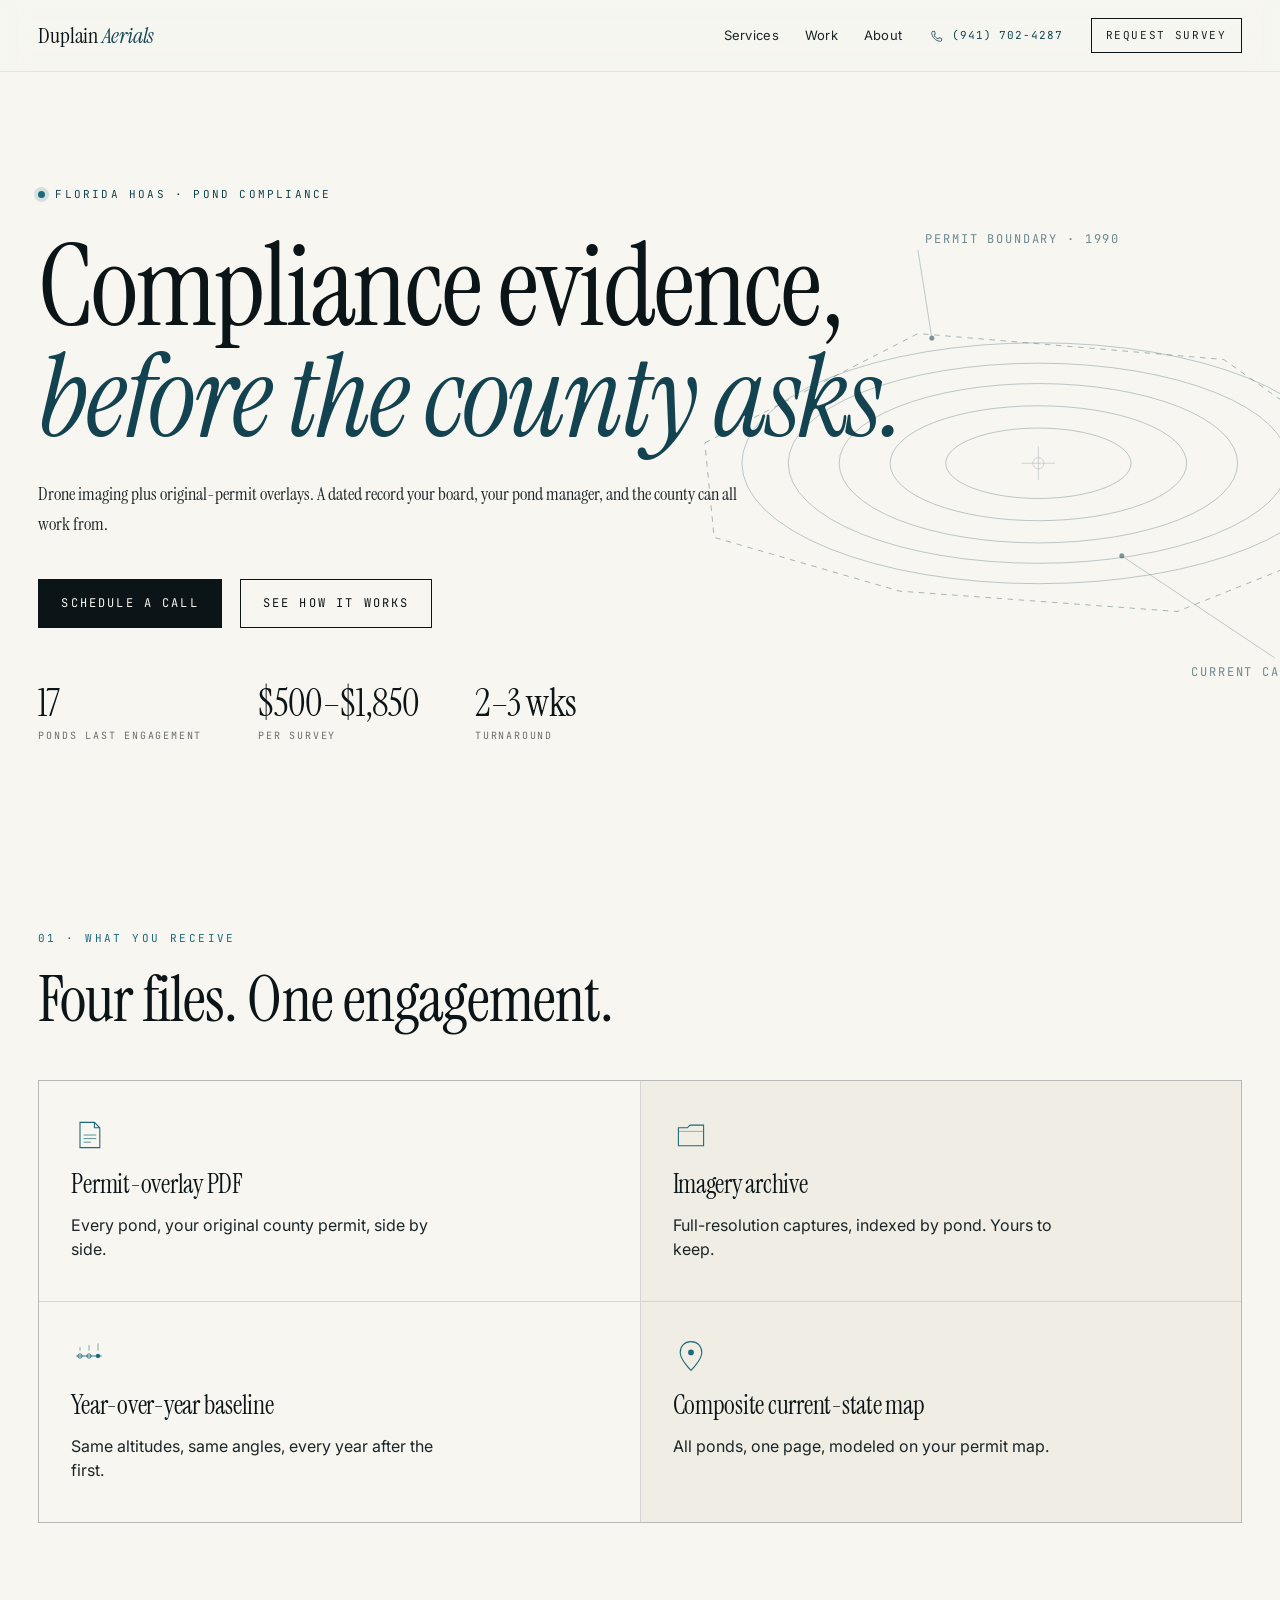
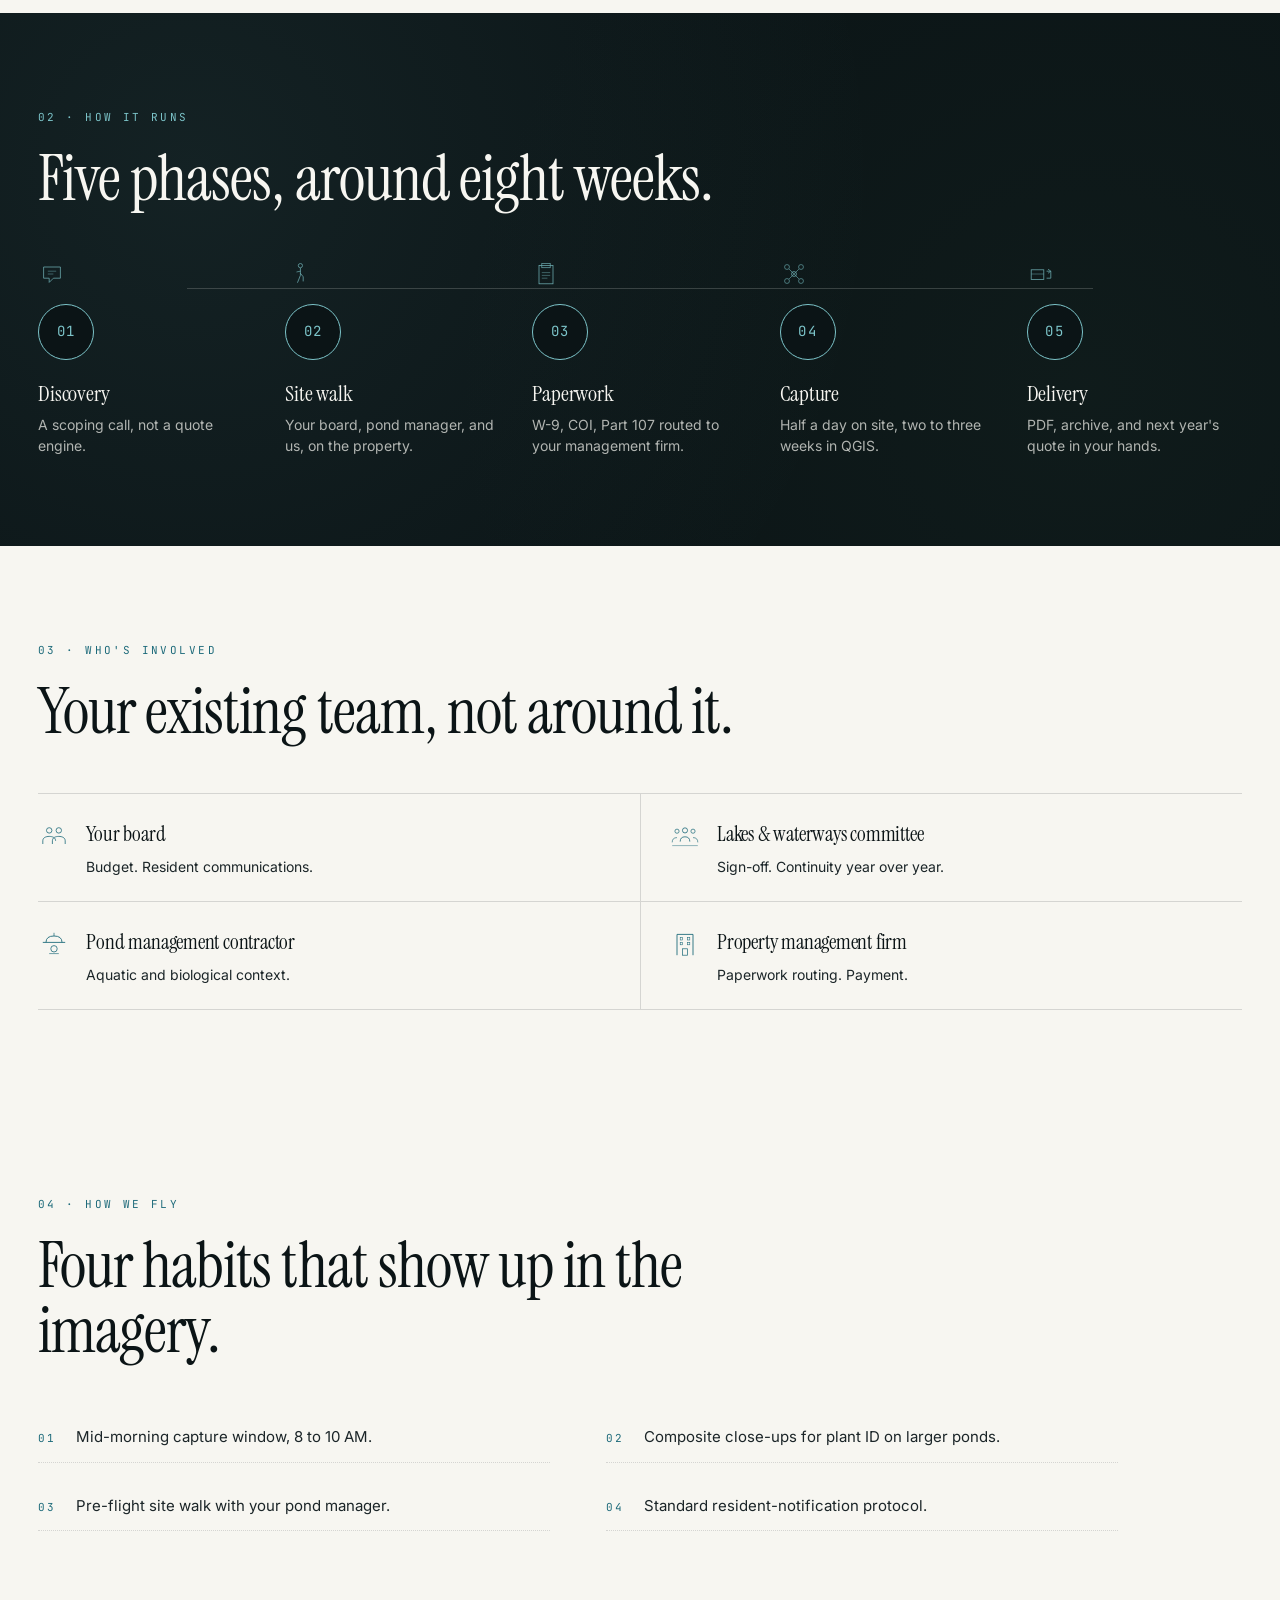
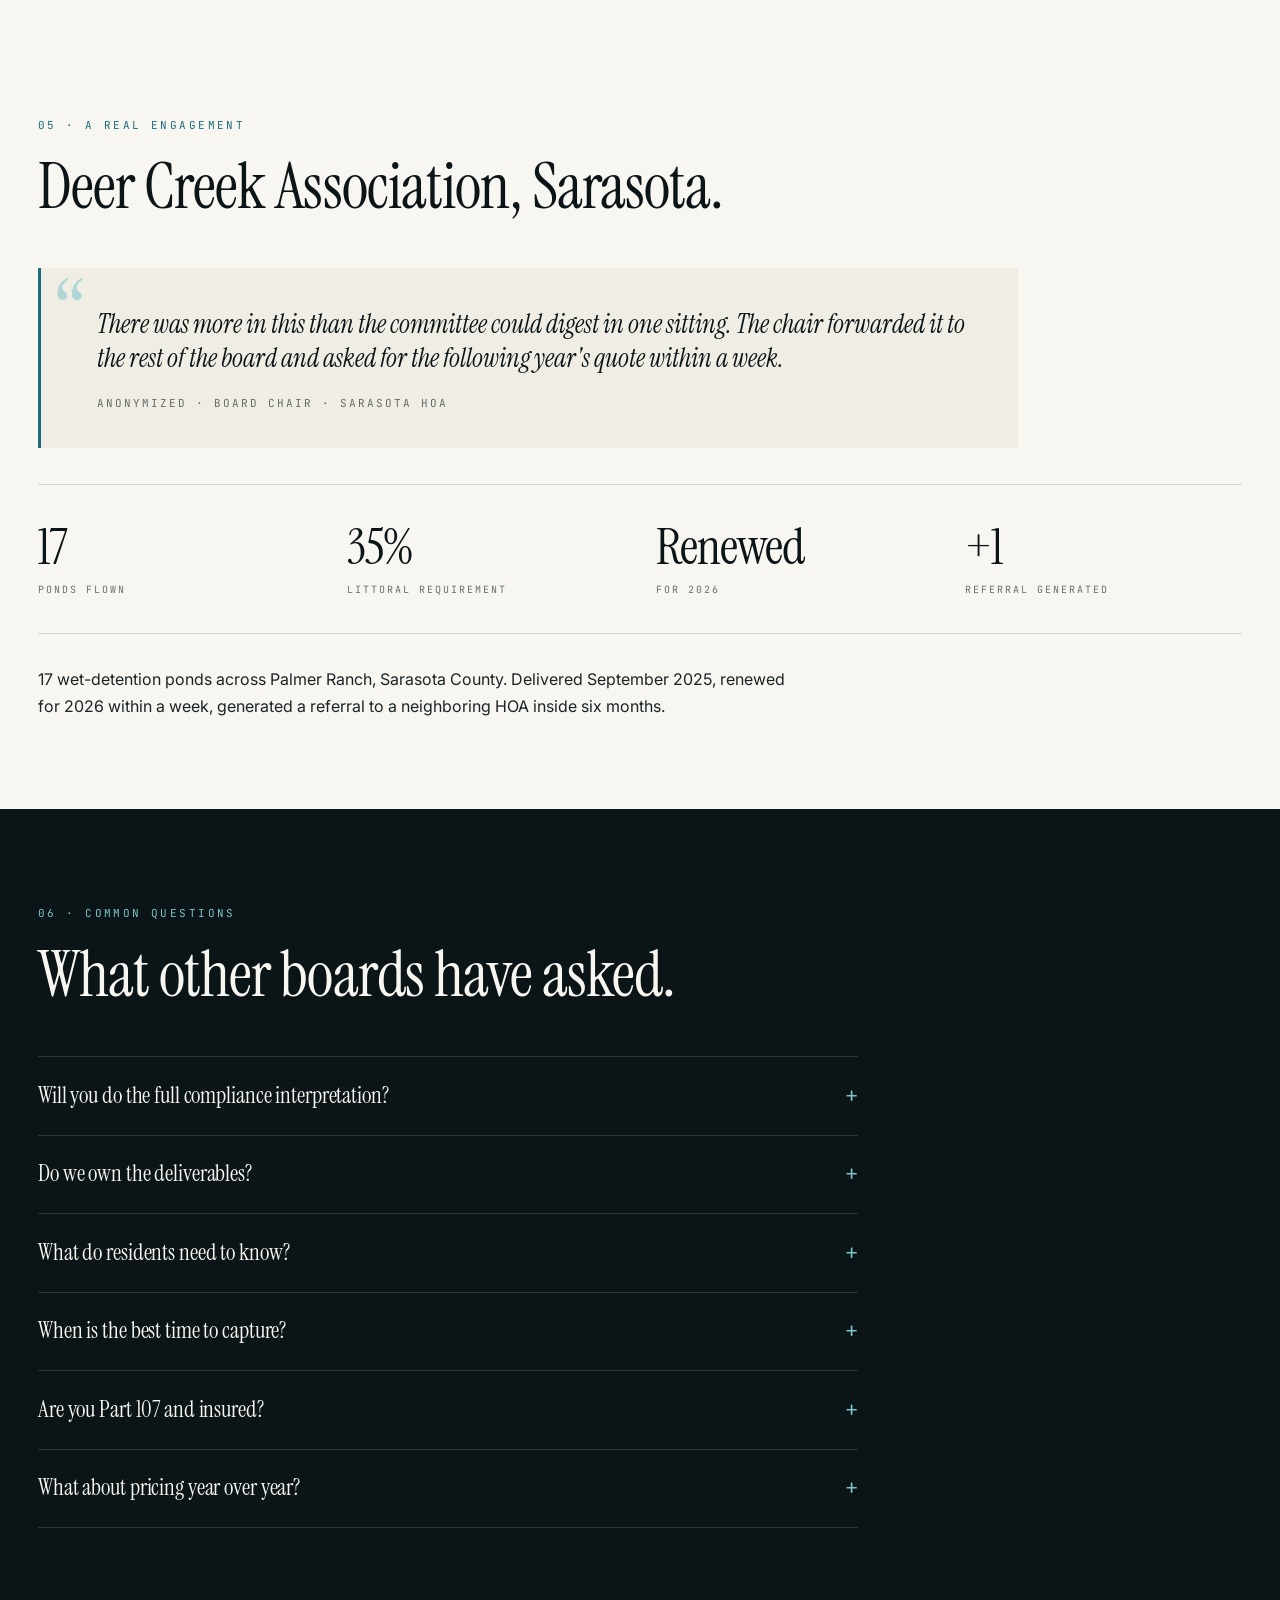
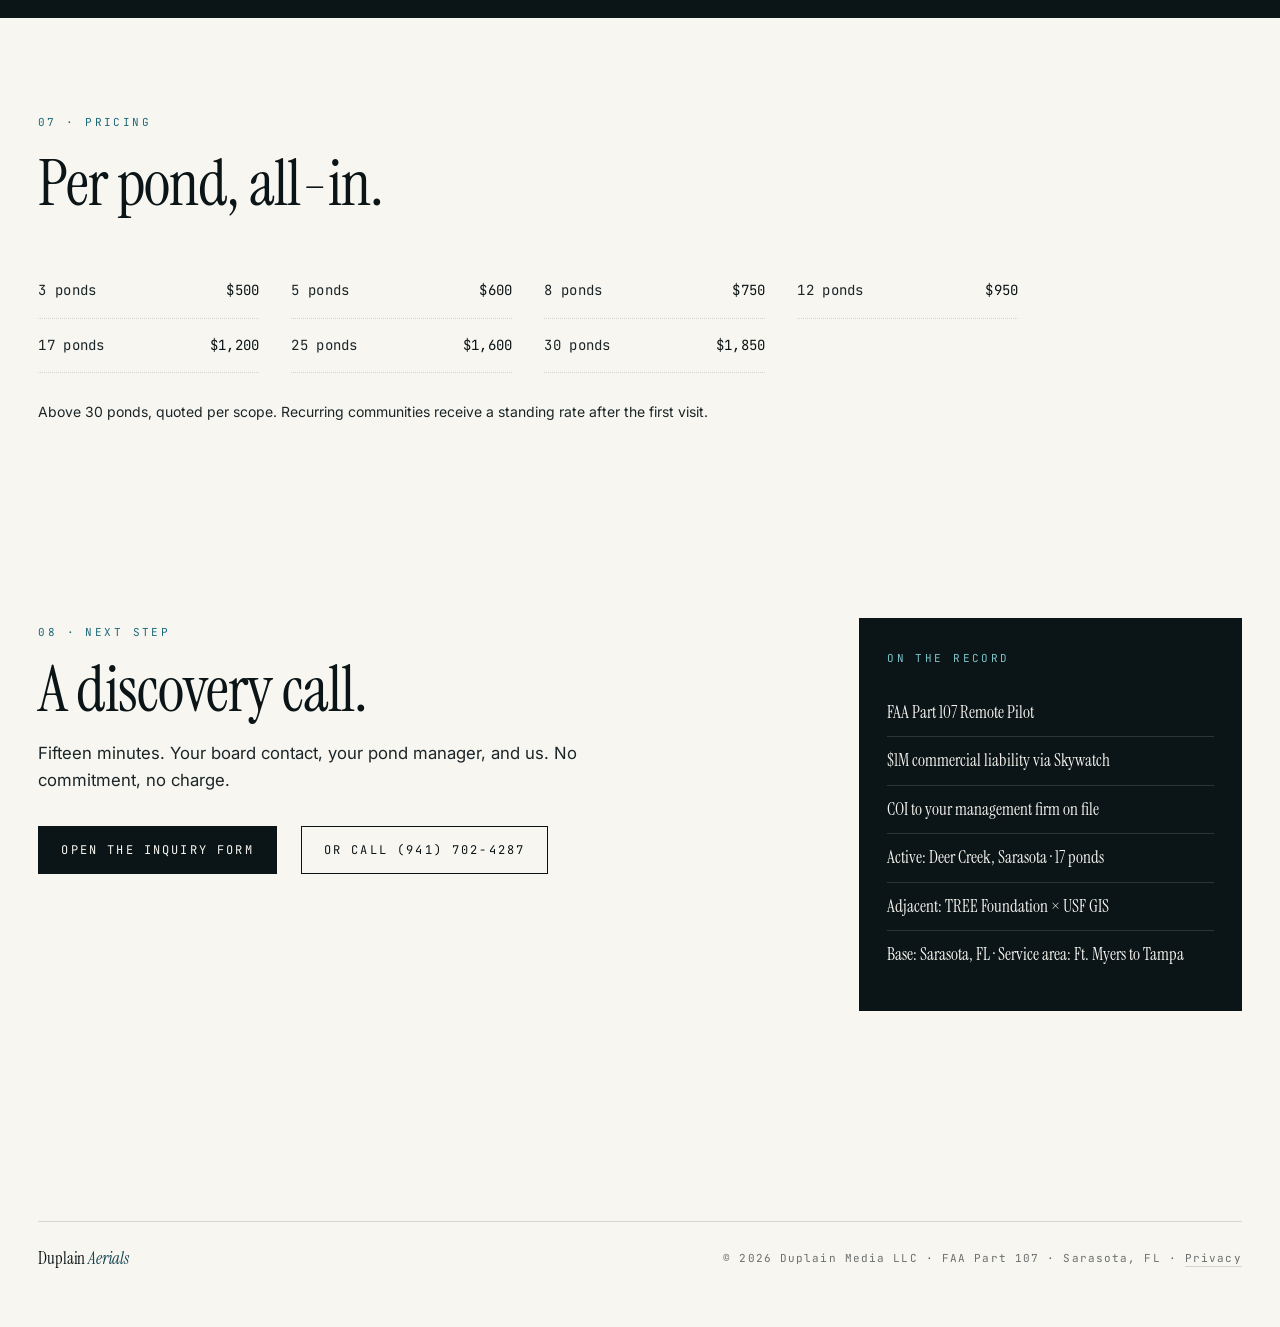
==== commit cc2650a5: "Visual rework of HOA pond imaging page Drops Deer Creek's specific dollar figures and adds visual rh" ====
--- a/hoa-pond-imaging/index.html
+++ b/hoa-pond-imaging/index.html
@@ -64,6 +64,69 @@
         <line x1="20" y1="6" x2="20" y2="14" stroke="currentColor" stroke-width=".8"/>
         <line x1="16" y1="10" x2="20" y2="14" stroke="currentColor" stroke-width=".8"/>
         <line x1="24" y1="10" x2="20" y2="14" stroke="currentColor" stroke-width=".8"/>
+      </symbol>
+      <symbol id="i-chat" viewBox="0 0 40 40">
+        <path d="M8 10 L32 10 L32 26 L22 26 L16 32 L16 26 L8 26 Z" fill="none" stroke="currentColor" stroke-width="1.1" stroke-linejoin="round"/>
+        <line x1="14" y1="16" x2="26" y2="16" stroke="currentColor" stroke-width=".7"/>
+        <line x1="14" y1="20" x2="22" y2="20" stroke="currentColor" stroke-width=".7"/>
+      </symbol>
+      <symbol id="i-walk" viewBox="0 0 40 40">
+        <circle cx="22" cy="8" r="3" fill="none" stroke="currentColor" stroke-width="1.1"/>
+        <path d="M22 12 L22 22 L18 32" fill="none" stroke="currentColor" stroke-width="1.1" stroke-linecap="round"/>
+        <path d="M22 19 L26 24 L26 30" fill="none" stroke="currentColor" stroke-width="1.1" stroke-linecap="round"/>
+        <path d="M22 16 L17 17" fill="none" stroke="currentColor" stroke-width="1" stroke-linecap="round"/>
+      </symbol>
+      <symbol id="i-clipboard" viewBox="0 0 40 40">
+        <rect x="10" y="8" width="20" height="26" fill="none" stroke="currentColor" stroke-width="1.1"/>
+        <rect x="14" y="5" width="12" height="6" fill="none" stroke="currentColor" stroke-width="1"/>
+        <line x1="14" y1="18" x2="26" y2="18" stroke="currentColor" stroke-width=".7"/>
+        <line x1="14" y1="22" x2="26" y2="22" stroke="currentColor" stroke-width=".7"/>
+        <line x1="14" y1="26" x2="22" y2="26" stroke="currentColor" stroke-width=".7"/>
+      </symbol>
+      <symbol id="i-quad" viewBox="0 0 40 40">
+        <circle cx="10" cy="10" r="3.5" fill="none" stroke="currentColor" stroke-width=".9"/>
+        <circle cx="30" cy="10" r="3.5" fill="none" stroke="currentColor" stroke-width=".9"/>
+        <circle cx="10" cy="30" r="3.5" fill="none" stroke="currentColor" stroke-width=".9"/>
+        <circle cx="30" cy="30" r="3.5" fill="none" stroke="currentColor" stroke-width=".9"/>
+        <line x1="13" y1="13" x2="27" y2="27" stroke="currentColor" stroke-width=".9"/>
+        <line x1="27" y1="13" x2="13" y2="27" stroke="currentColor" stroke-width=".9"/>
+        <circle cx="20" cy="20" r="3.5" fill="none" stroke="currentColor" stroke-width="1.1"/>
+      </symbol>
+      <symbol id="i-handoff" viewBox="0 0 40 40">
+        <rect x="6" y="14" width="18" height="14" fill="none" stroke="currentColor" stroke-width="1.1"/>
+        <line x1="6" y1="20" x2="24" y2="20" stroke="currentColor" stroke-width=".7"/>
+        <path d="M28 16 L34 16 L34 26 L28 26" fill="none" stroke="currentColor" stroke-width="1.1"/>
+        <path d="M30 13 L34 16 L30 19" fill="none" stroke="currentColor" stroke-width="1" stroke-linejoin="round" fill="none"/>
+      </symbol>
+      <symbol id="i-people" viewBox="0 0 40 40">
+        <circle cx="14" cy="13" r="3.4" fill="none" stroke="currentColor" stroke-width="1"/>
+        <circle cx="26" cy="13" r="3.4" fill="none" stroke="currentColor" stroke-width="1"/>
+        <path d="M6 30 L6 26 C 6 22, 10 20.5, 14 20.5 C 18 20.5, 22 22, 22 26" fill="none" stroke="currentColor" stroke-width="1"/>
+        <path d="M18 30 L18 26 C 18 22, 22 20.5, 26 20.5 C 30 20.5, 34 22, 34 26 L 34 30" fill="none" stroke="currentColor" stroke-width="1"/>
+      </symbol>
+      <symbol id="i-committee" viewBox="0 0 40 40">
+        <circle cx="20" cy="13" r="3.2" fill="none" stroke="currentColor" stroke-width="1"/>
+        <circle cx="10" cy="14" r="2.6" fill="none" stroke="currentColor" stroke-width=".9"/>
+        <circle cx="30" cy="14" r="2.6" fill="none" stroke="currentColor" stroke-width=".9"/>
+        <path d="M14 27 Q 14 21, 20 21 Q 26 21, 26 27" fill="none" stroke="currentColor" stroke-width="1"/>
+        <path d="M4 28 Q 4 22, 10 22" fill="none" stroke="currentColor" stroke-width=".8"/>
+        <path d="M30 22 Q 36 22, 36 28" fill="none" stroke="currentColor" stroke-width=".8"/>
+        <path d="M4 32 L 36 32" fill="none" stroke="currentColor" stroke-width=".6"/>
+      </symbol>
+      <symbol id="i-contractor" viewBox="0 0 40 40">
+        <path d="M10 18 Q 10 10, 20 10 Q 30 10, 30 18" fill="none" stroke="currentColor" stroke-width="1.1"/>
+        <line x1="6" y1="18" x2="34" y2="18" stroke="currentColor" stroke-width="1.1"/>
+        <line x1="20" y1="6" x2="20" y2="10" stroke="currentColor" stroke-width=".9"/>
+        <circle cx="20" cy="26" r="4" fill="none" stroke="currentColor" stroke-width="1"/>
+        <line x1="14" y1="32" x2="26" y2="32" stroke="currentColor" stroke-width=".8"/>
+      </symbol>
+      <symbol id="i-building" viewBox="0 0 40 40">
+        <path d="M10 34 L10 8 L30 8 L30 34" fill="none" stroke="currentColor" stroke-width="1.1"/>
+        <rect x="14" y="12" width="3" height="3" fill="none" stroke="currentColor" stroke-width=".7"/>
+        <rect x="23" y="12" width="3" height="3" fill="none" stroke="currentColor" stroke-width=".7"/>
+        <rect x="14" y="18" width="3" height="3" fill="none" stroke="currentColor" stroke-width=".7"/>
+        <rect x="23" y="18" width="3" height="3" fill="none" stroke="currentColor" stroke-width=".7"/>
+        <rect x="17" y="26" width="6" height="8" fill="none" stroke="currentColor" stroke-width=".9"/>
       </symbol>
     </defs>
   </svg>
@@ -91,20 +154,30 @@
     <section class="product-hero">
       <div class="product-hero-contours" aria-hidden="true">
         <svg viewBox="0 0 1600 900" preserveAspectRatio="xMidYMid slice">
-          <g fill="none" stroke="currentColor" stroke-width=".6" opacity=".4">
-            <ellipse cx="1240" cy="500" rx="380" ry="160"/>
-            <ellipse cx="1240" cy="500" rx="320" ry="132"/>
-            <ellipse cx="1240" cy="500" rx="260" ry="106"/>
-            <ellipse cx="1240" cy="500" rx="200" ry="80"/>
-            <ellipse cx="1240" cy="500" rx="140" ry="55"/>
-            <ellipse cx="1240" cy="500" rx="80" ry="32"/>
+          <g fill="none" stroke="currentColor" stroke-width=".6" opacity=".48">
+            <ellipse cx="1230" cy="500" rx="320" ry="130"/>
+            <ellipse cx="1230" cy="500" rx="270" ry="108"/>
+            <ellipse cx="1230" cy="500" rx="215" ry="86"/>
+            <ellipse cx="1230" cy="500" rx="160" ry="62"/>
+            <ellipse cx="1230" cy="500" rx="100" ry="38"/>
           </g>
-          <g fill="none" stroke="currentColor" stroke-width=".5" opacity=".25" stroke-dasharray="4 5">
-            <ellipse cx="1240" cy="500" rx="430" ry="182"/>
+          <g fill="none" stroke="currentColor" stroke-width=".7" opacity=".55" stroke-dasharray="6 6">
+            <path d="M870 478 L1100 360 L1430 388 L1560 480 L1530 600 L1380 660 L1080 638 L880 580 Z"/>
           </g>
-          <g fill="none" stroke="currentColor" stroke-width=".4" opacity=".2">
-            <line x1="850" y1="500" x2="1620" y2="500"/>
-            <line x1="1240" y1="320" x2="1240" y2="680"/>
+          <g fill="none" stroke="currentColor" stroke-width=".5" opacity=".55">
+            <line x1="1100" y1="270" x2="1115" y2="365"/>
+            <circle cx="1115" cy="365" r="2.5" fill="currentColor"/>
+          </g>
+          <text x="1108" y="262" font-family="JetBrains Mono, monospace" font-size="13" letter-spacing="2" fill="currentColor" opacity=".6">PERMIT BOUNDARY · 1990</text>
+          <g fill="none" stroke="currentColor" stroke-width=".5" opacity=".55">
+            <line x1="1485" y1="710" x2="1320" y2="600"/>
+            <circle cx="1320" cy="600" r="2.5" fill="currentColor"/>
+          </g>
+          <text x="1395" y="730" font-family="JetBrains Mono, monospace" font-size="13" letter-spacing="2" fill="currentColor" opacity=".6">CURRENT CAPTURE · 2025</text>
+          <g stroke="currentColor" stroke-width=".5" opacity=".4">
+            <circle cx="1230" cy="500" r="6" fill="none"/>
+            <line x1="1212" y1="500" x2="1248" y2="500"/>
+            <line x1="1230" y1="482" x2="1230" y2="518"/>
           </g>
         </svg>
       </div>
@@ -160,7 +233,8 @@
       </div>
     </section>
 
-    <section class="product-section workflow-v2" id="workflow">
+    <section class="workflow-dark" id="workflow">
+     <div class="workflow-dark-inner">
       <header class="section-head section-head-tight">
         <span class="section-kicker">02 · How it runs</span>
         <h2 class="section-title">Five phases, around eight weeks.</h2>
@@ -168,31 +242,37 @@
 
       <ol class="flow-stepper">
         <li class="flow-step">
+          <svg class="flow-step-ico" viewBox="0 0 40 40" aria-hidden="true"><use href="#i-chat"/></svg>
           <span class="flow-step-num">01</span>
           <h3>Discovery</h3>
           <p>A scoping call, not a quote engine.</p>
         </li>
         <li class="flow-step">
+          <svg class="flow-step-ico" viewBox="0 0 40 40" aria-hidden="true"><use href="#i-walk"/></svg>
           <span class="flow-step-num">02</span>
           <h3>Site walk</h3>
           <p>Your board, pond manager, and us, on the property.</p>
         </li>
         <li class="flow-step">
+          <svg class="flow-step-ico" viewBox="0 0 40 40" aria-hidden="true"><use href="#i-clipboard"/></svg>
           <span class="flow-step-num">03</span>
           <h3>Paperwork</h3>
           <p>W-9, COI, Part 107 routed to your management firm.</p>
         </li>
         <li class="flow-step">
+          <svg class="flow-step-ico" viewBox="0 0 40 40" aria-hidden="true"><use href="#i-quad"/></svg>
           <span class="flow-step-num">04</span>
           <h3>Capture</h3>
           <p>Half a day on site, two to three weeks in QGIS.</p>
         </li>
         <li class="flow-step">
+          <svg class="flow-step-ico" viewBox="0 0 40 40" aria-hidden="true"><use href="#i-handoff"/></svg>
           <span class="flow-step-num">05</span>
           <h3>Delivery</h3>
           <p>PDF, archive, and next year's quote in your hands.</p>
         </li>
       </ol>
+     </div>
     </section>
 
     <section class="product-section stakeholders-v2" id="who">
@@ -202,10 +282,22 @@
       </header>
 
       <ul class="stakeholder-row">
-        <li><strong>Your board</strong><span>Budget. Resident communications.</span></li>
-        <li><strong>Lakes &amp; waterways committee</strong><span>Sign-off. Continuity year over year.</span></li>
-        <li><strong>Pond management contractor</strong><span>Aquatic and biological context.</span></li>
-        <li><strong>Property management firm</strong><span>Paperwork routing. Payment.</span></li>
+        <li>
+          <svg class="stakeholder-ico" viewBox="0 0 40 40" aria-hidden="true"><use href="#i-people"/></svg>
+          <div><strong>Your board</strong><span>Budget. Resident communications.</span></div>
+        </li>
+        <li>
+          <svg class="stakeholder-ico" viewBox="0 0 40 40" aria-hidden="true"><use href="#i-committee"/></svg>
+          <div><strong>Lakes &amp; waterways committee</strong><span>Sign-off. Continuity year over year.</span></div>
+        </li>
+        <li>
+          <svg class="stakeholder-ico" viewBox="0 0 40 40" aria-hidden="true"><use href="#i-contractor"/></svg>
+          <div><strong>Pond management contractor</strong><span>Aquatic and biological context.</span></div>
+        </li>
+        <li>
+          <svg class="stakeholder-ico" viewBox="0 0 40 40" aria-hidden="true"><use href="#i-building"/></svg>
+          <div><strong>Property management firm</strong><span>Paperwork routing. Payment.</span></div>
+        </li>
       </ul>
     </section>
 
@@ -229,11 +321,16 @@
         <h2 class="section-title">Deer Creek Association, Sarasota.</h2>
       </header>
 
+      <blockquote class="case-quote">
+        <p>There was more in this than the committee could digest in one sitting. The chair forwarded it to the rest of the board and asked for the following year's quote within a week.</p>
+        <cite>Anonymized · board chair · Sarasota HOA</cite>
+      </blockquote>
+
       <div class="case-stats">
         <div class="case-stat"><span class="case-stat-num">17</span><span class="case-stat-label">Ponds flown</span></div>
-        <div class="case-stat"><span class="case-stat-num">$1,500</span><span class="case-stat-label">2025 engagement</span></div>
-        <div class="case-stat"><span class="case-stat-num">$950</span><span class="case-stat-label">2026, renewed</span></div>
-        <div class="case-stat"><span class="case-stat-num">7 days</span><span class="case-stat-label">To renewal request</span></div>
+        <div class="case-stat"><span class="case-stat-num">35%</span><span class="case-stat-label">Littoral requirement</span></div>
+        <div class="case-stat"><span class="case-stat-num">Renewed</span><span class="case-stat-label">For 2026</span></div>
+        <div class="case-stat"><span class="case-stat-num">+1</span><span class="case-stat-label">Referral generated</span></div>
       </div>
 
       <p class="case-summary">17 wet-detention ponds across Palmer Ranch, Sarasota County. Delivered September 2025, renewed for 2026 within a week, generated a referral to a neighboring HOA inside six months.</p>
--- a/assets/css/style.css
+++ b/assets/css/style.css
@@ -2244,3 +2244,158 @@
 @media (max-width: 800px) {
   .closing-grid { grid-template-columns: 1fr; gap: 32px; }
 }
+
+/* Workflow dark full-bleed */
+
+.workflow-dark {
+  background: var(--ink);
+  color: var(--paper);
+  padding: clamp(80px, 10vh, 140px) 0;
+  position: relative;
+  overflow: hidden;
+}
+.workflow-dark::before {
+  content: "";
+  position: absolute;
+  inset: 0;
+  background-image:
+    radial-gradient(circle at 15% 30%, rgba(124, 196, 201, .08) 0%, transparent 60%),
+    radial-gradient(circle at 85% 70%, rgba(46, 79, 63, .12) 0%, transparent 55%);
+  pointer-events: none;
+}
+.workflow-dark-inner {
+  max-width: var(--max);
+  margin: 0 auto;
+  padding: 0 var(--gutter);
+  position: relative;
+  z-index: 1;
+}
+.workflow-dark .section-kicker { color: var(--shallow); }
+.workflow-dark .section-title { color: var(--paper); }
+
+.workflow-dark .flow-stepper::before {
+  background: rgba(247, 246, 241, .18);
+}
+.workflow-dark .flow-step-num {
+  background: var(--ink);
+  border-color: var(--shallow);
+  color: var(--shallow);
+}
+.workflow-dark .flow-step:hover .flow-step-num {
+  background: var(--shallow);
+  color: var(--ink);
+}
+.workflow-dark .flow-step h3 { color: var(--paper); }
+.workflow-dark .flow-step p { color: rgba(247, 246, 241, .7); }
+.workflow-dark .flow-step-ico {
+  width: 28px;
+  height: 28px;
+  color: var(--shallow);
+  display: block;
+  margin-bottom: 16px;
+  opacity: .85;
+  transition: opacity .25s var(--e), transform .35s var(--e);
+}
+.workflow-dark .flow-step:hover .flow-step-ico {
+  opacity: 1;
+  transform: translateY(-2px);
+}
+
+@media (max-width: 900px) {
+  .workflow-dark .flow-step-ico {
+    margin-bottom: 0;
+    margin-right: 6px;
+    align-self: flex-start;
+    margin-top: 12px;
+  }
+}
+
+/* Stakeholder icons */
+
+.stakeholder-row li {
+  flex-direction: row !important;
+  align-items: flex-start;
+  gap: 16px !important;
+}
+.stakeholder-ico {
+  width: 32px;
+  height: 32px;
+  color: var(--gulf);
+  flex-shrink: 0;
+  margin-top: 2px;
+  transition: color .25s var(--e), transform .35s var(--e);
+}
+.stakeholder-row li:hover .stakeholder-ico {
+  color: var(--estuary);
+  transform: rotate(4deg);
+}
+.stakeholder-row li > div {
+  display: flex;
+  flex-direction: column;
+  gap: 6px;
+}
+
+/* Case study pull-quote */
+
+.case-quote {
+  margin: 0 0 36px;
+  padding: 40px 48px 36px 56px;
+  position: relative;
+  background: var(--paper-warm);
+  border-left: 3px solid var(--gulf);
+  max-width: 980px;
+}
+.case-quote::before {
+  content: "\201C";
+  font-family: var(--serif);
+  font-size: 6rem;
+  line-height: 1;
+  color: var(--shallow);
+  position: absolute;
+  top: 6px;
+  left: 18px;
+  opacity: .55;
+}
+.case-quote p {
+  font-family: var(--serif);
+  font-style: italic;
+  font-size: clamp(1.3rem, 2vw, 1.7rem);
+  line-height: 1.35;
+  color: var(--ink);
+  margin: 0 0 18px;
+  position: relative;
+}
+.case-quote cite {
+  font-family: var(--mono);
+  font-style: normal;
+  font-size: 11px;
+  letter-spacing: .18em;
+  text-transform: uppercase;
+  color: var(--muted);
+  display: block;
+}
+
+@media (max-width: 700px) {
+  .case-quote { padding: 32px 24px 28px 32px; }
+  .case-quote::before { font-size: 4rem; left: 10px; }
+}
+
+/* Lighter tweaks */
+
+.product-hero {
+  position: relative;
+}
+.product-hero::after {
+  content: "";
+  position: absolute;
+  left: 0;
+  right: 0;
+  bottom: 0;
+  height: 1px;
+  background: var(--rule);
+  opacity: 0;
+}
+
+.deliverable-card:nth-child(odd) { background: var(--paper); }
+.deliverable-card:nth-child(even) { background: var(--paper-warm); }
+.deliverable-card:hover { background: var(--sand); }
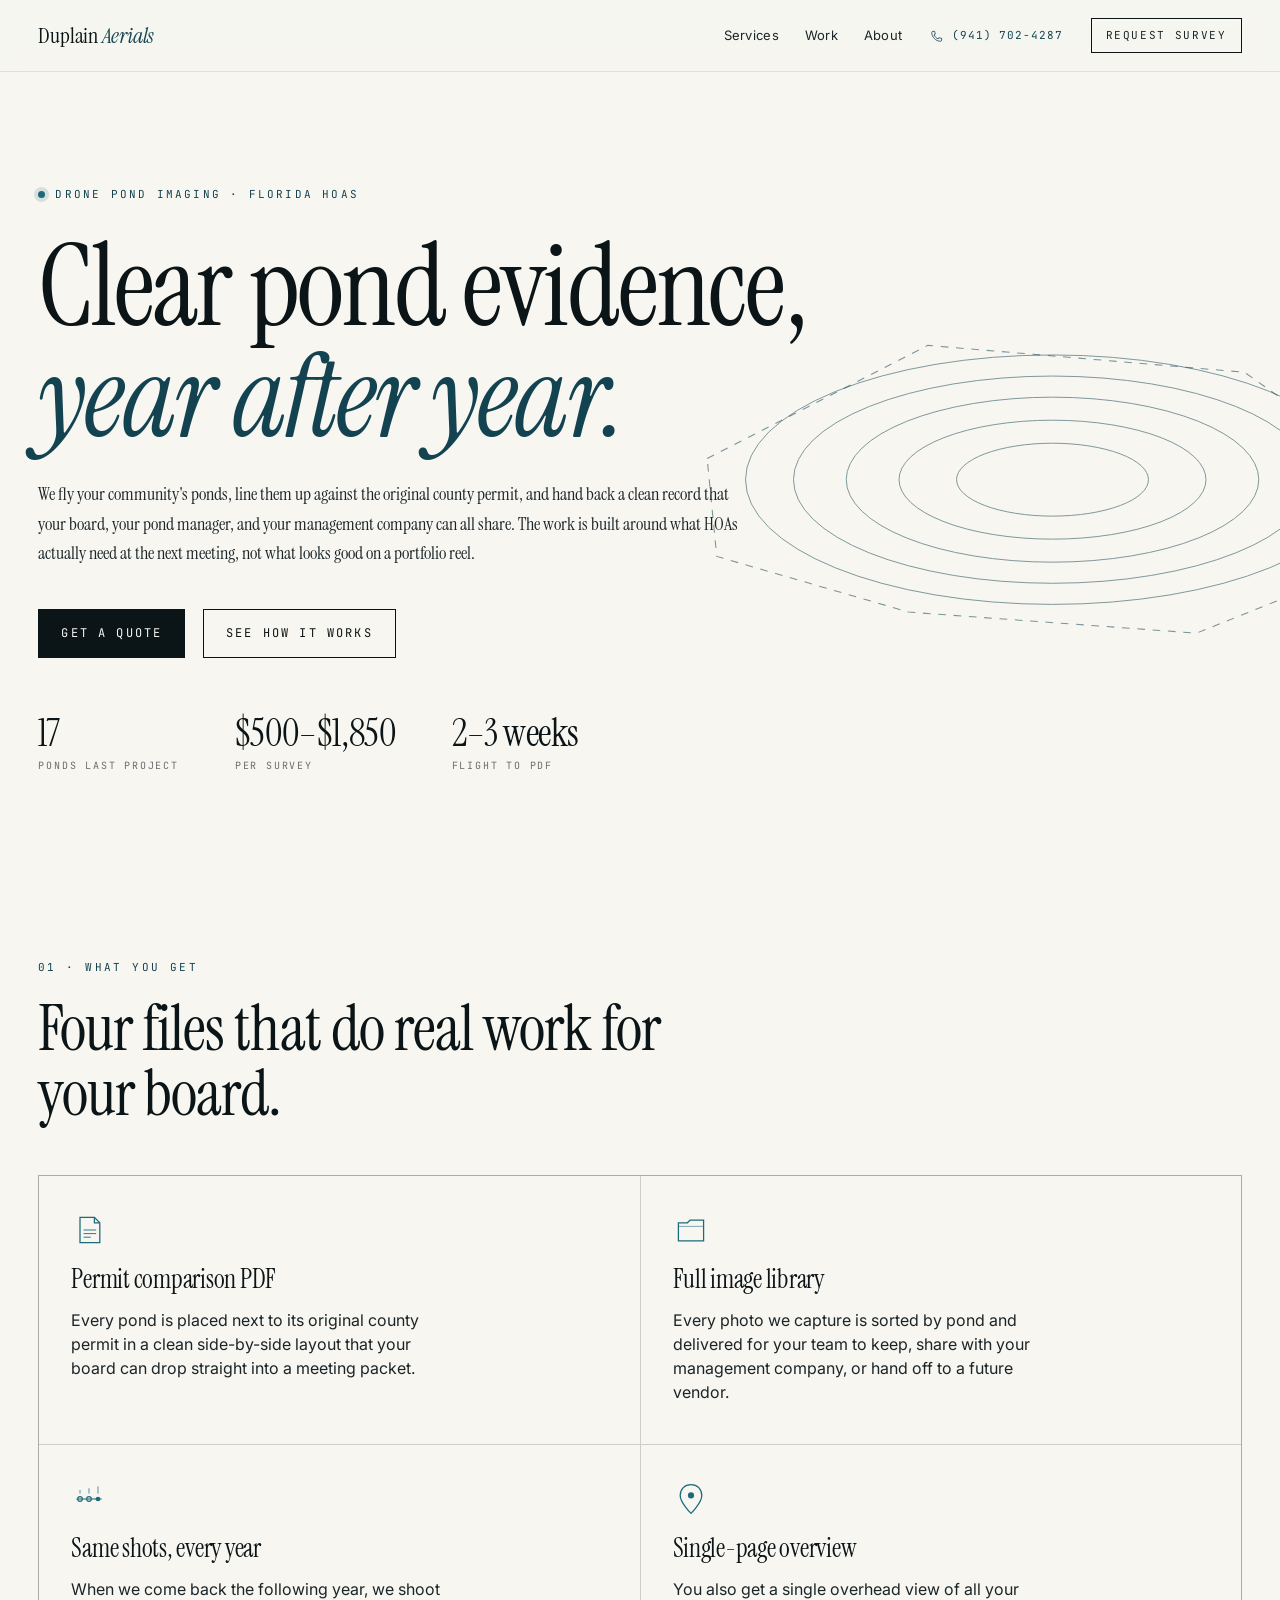
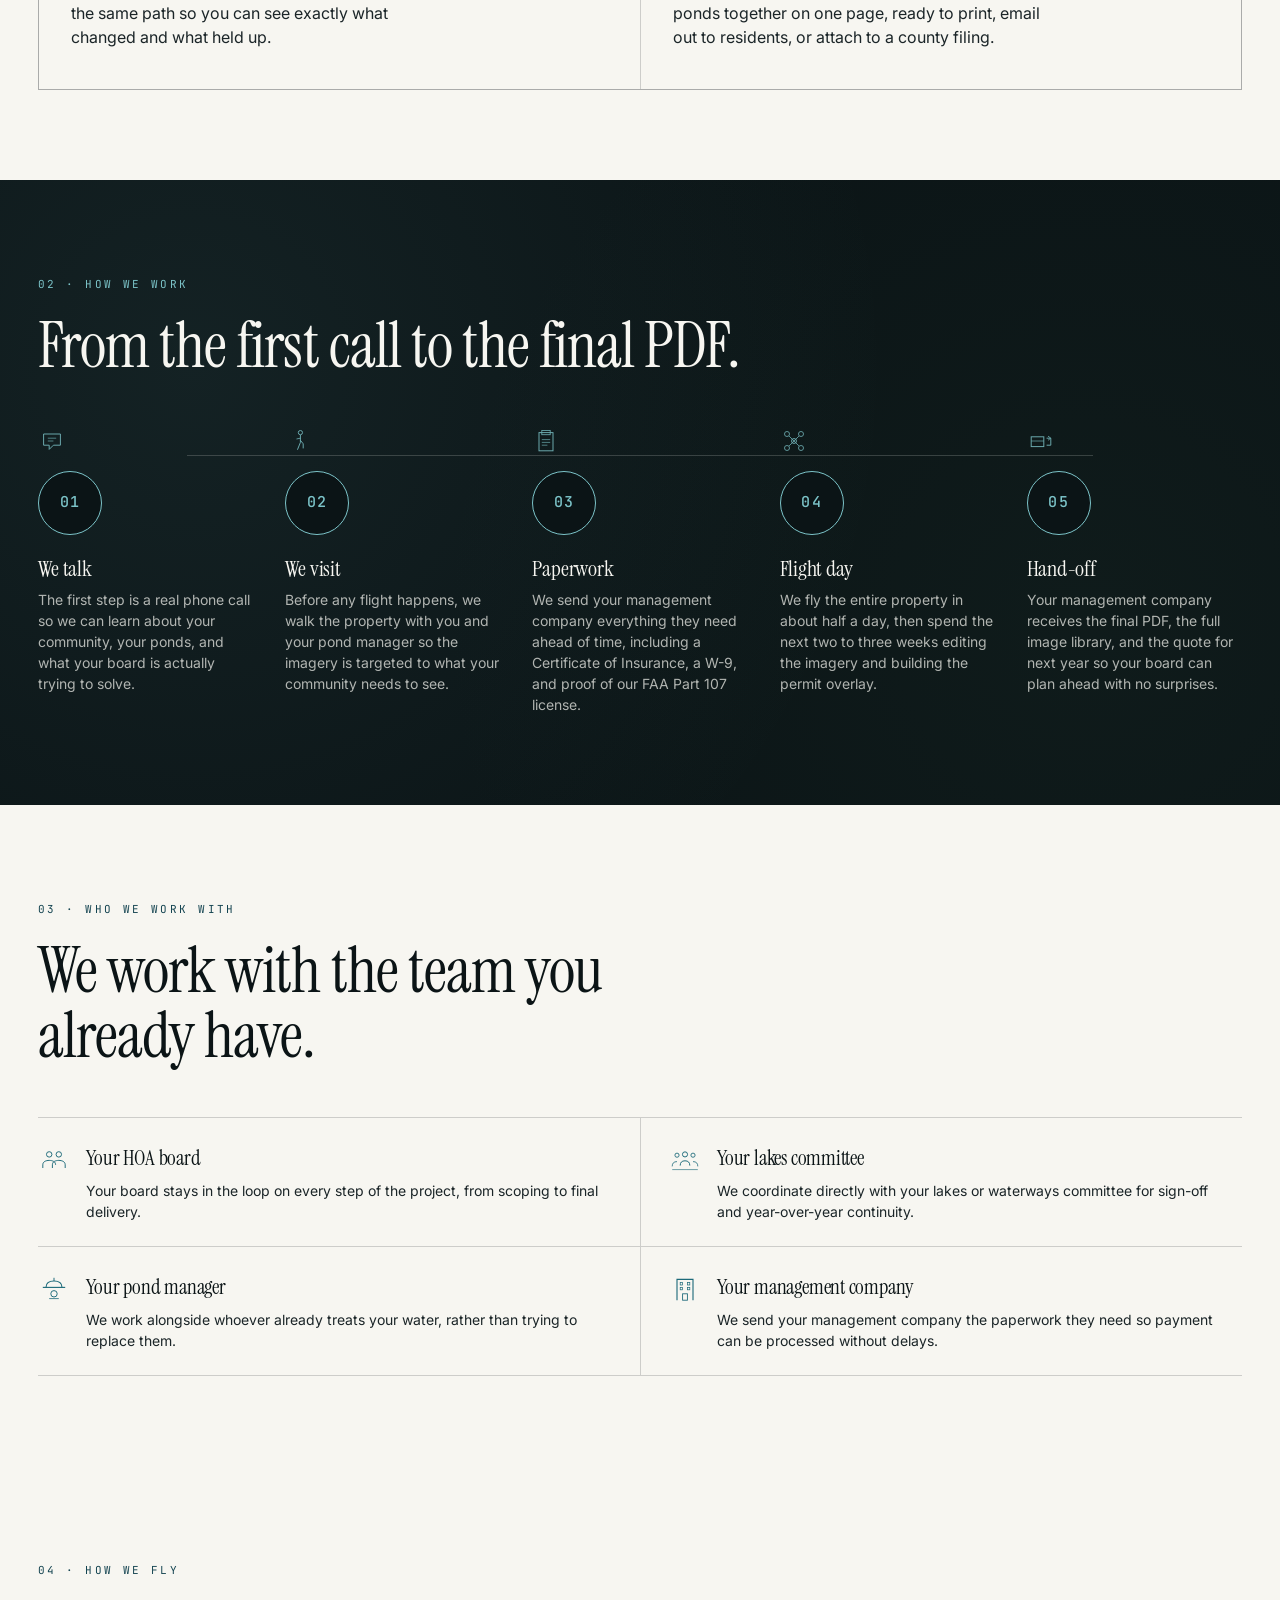
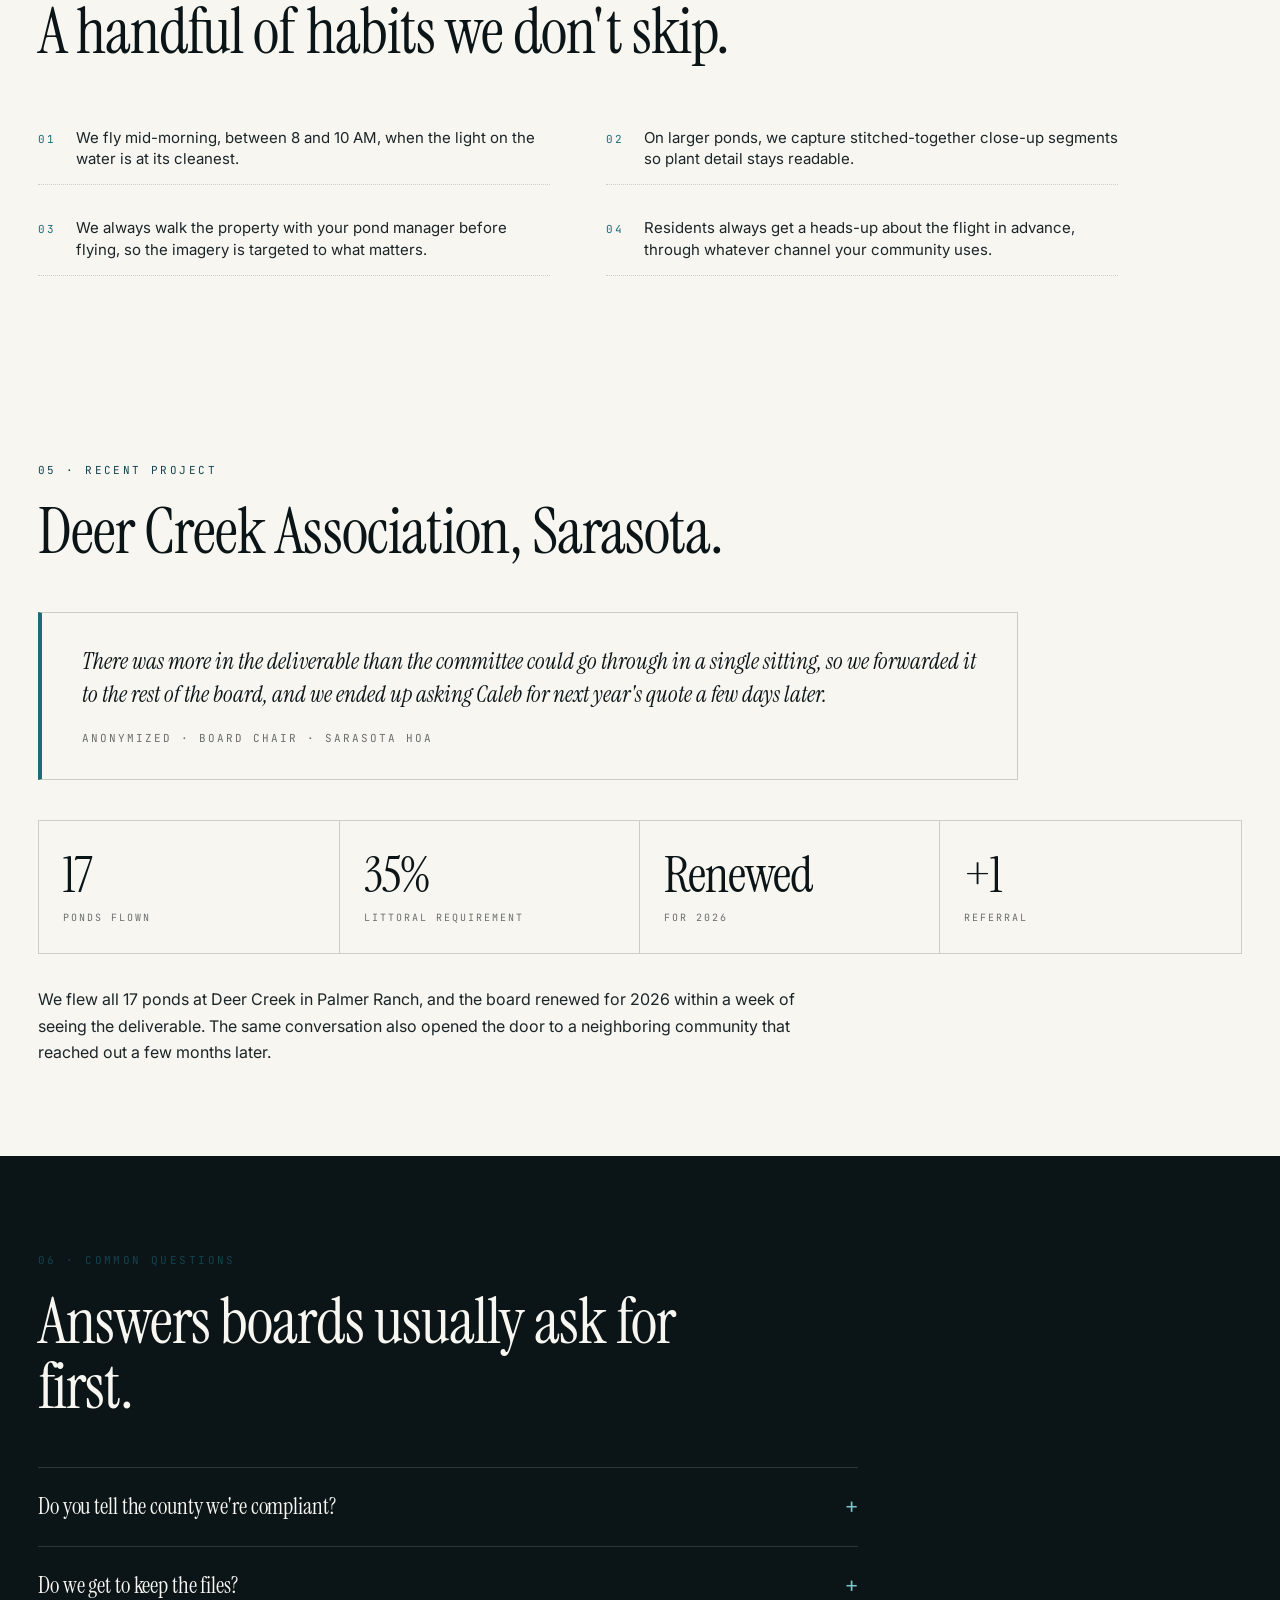
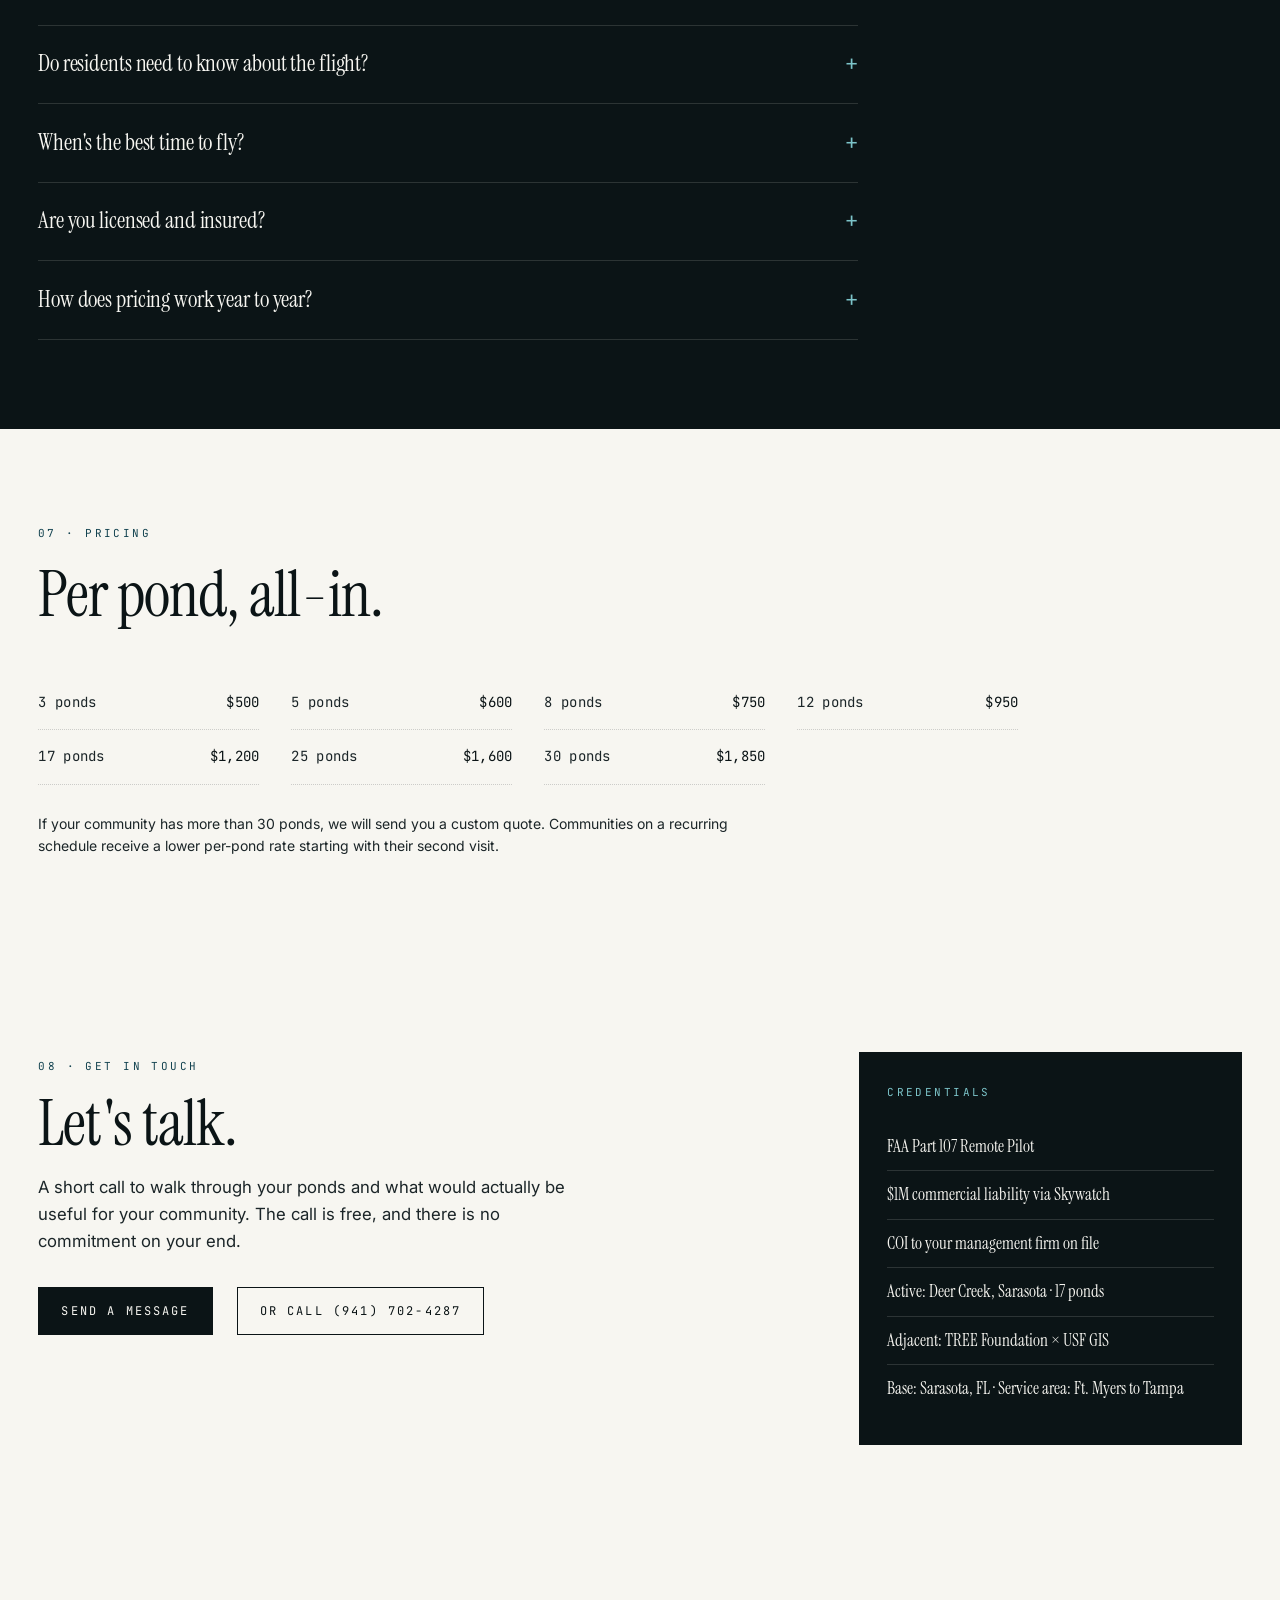
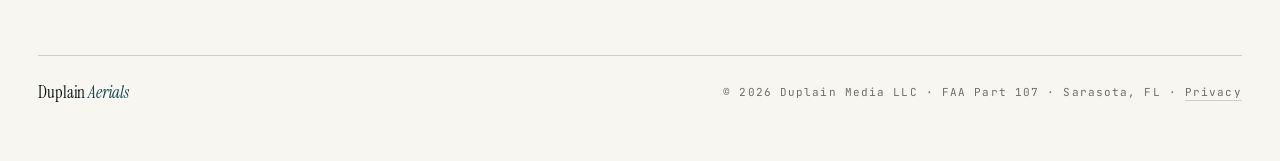
==== commit ae07d802: "Friendlier voice and cleaner contrast on pond imaging page Copy rewrite: - Voice shifted from editor" ====
--- a/hoa-pond-imaging/index.html
+++ b/hoa-pond-imaging/index.html
@@ -3,24 +3,24 @@
 <head>
   <meta charset="utf-8" />
   <meta name="viewport" content="width=device-width, initial-scale=1" />
-  <title>HOA Pond &amp; Littoral Imaging · Duplain Aerials</title>
-  <meta name="description" content="Drone-based pond imaging and original-permit overlays for Florida HOAs. The dated record your board, pond manager, and county can all work from." />
+  <title>Drone Pond Imaging for Florida HOAs · Duplain Aerials</title>
+  <meta name="description" content="We fly your community's ponds, line them up against the original county permit, and hand back a clean record that your board, your pond manager, and your management company can all share." />
   <meta name="theme-color" content="#0B1416" />
 
   <link rel="icon" type="image/svg+xml" href="/assets/favicon.svg" />
 
-  <meta property="og:title" content="HOA Pond &amp; Littoral Imaging · Duplain Aerials" />
-  <meta property="og:description" content="Drone-based pond imaging and original-permit overlays for Florida HOAs. Confirm your community's compliance position before the county does." />
+  <meta property="og:title" content="Drone Pond Imaging for Florida HOAs · Duplain Aerials" />
+  <meta property="og:description" content="We fly your community's ponds, line them up against the original county permit, and hand back a clean record that everyone on your team can share." />
   <meta property="og:type" content="website" />
   <meta property="og:locale" content="en_US" />
   <meta property="og:image" content="/assets/og-image.svg" />
   <meta property="og:image:width" content="1200" />
   <meta property="og:image:height" content="630" />
-  <meta property="og:image:alt" content="Duplain Aerials. HOA pond and littoral imaging. Southwest Florida." />
+  <meta property="og:image:alt" content="Duplain Aerials. Drone pond imaging for Florida HOAs." />
 
   <meta name="twitter:card" content="summary_large_image" />
-  <meta name="twitter:title" content="HOA Pond &amp; Littoral Imaging · Duplain Aerials" />
-  <meta name="twitter:description" content="Drone-based pond imaging and overlay analysis for Florida HOAs." />
+  <meta name="twitter:title" content="Drone Pond Imaging for Florida HOAs · Duplain Aerials" />
+  <meta name="twitter:description" content="Drone pond imaging and permit comparisons for Florida HOAs." />
   <meta name="twitter:image" content="/assets/og-image.svg" />
 
   <link rel="preconnect" href="https://fonts.googleapis.com" />
@@ -34,99 +34,91 @@
   <svg class="sr-only" aria-hidden="true">
     <defs>
       <symbol id="i-doc" viewBox="0 0 40 40">
-        <path d="M10 6 L26 6 L32 12 L32 34 L10 34 Z" fill="none" stroke="currentColor" stroke-width="1.2"/>
-        <path d="M26 6 L26 12 L32 12" fill="none" stroke="currentColor" stroke-width="1.2"/>
-        <line x1="14" y1="20" x2="28" y2="20" stroke="currentColor" stroke-width=".8"/>
-        <line x1="14" y1="24" x2="28" y2="24" stroke="currentColor" stroke-width=".8"/>
-        <line x1="14" y1="28" x2="22" y2="28" stroke="currentColor" stroke-width=".8"/>
+        <path d="M10 6 L26 6 L32 12 L32 34 L10 34 Z" fill="none" stroke="currentColor" stroke-width="1.4"/>
+        <path d="M26 6 L26 12 L32 12" fill="none" stroke="currentColor" stroke-width="1.4"/>
+        <line x1="14" y1="20" x2="28" y2="20" stroke="currentColor" stroke-width="1"/>
+        <line x1="14" y1="24" x2="28" y2="24" stroke="currentColor" stroke-width="1"/>
+        <line x1="14" y1="28" x2="22" y2="28" stroke="currentColor" stroke-width="1"/>
       </symbol>
       <symbol id="i-folder" viewBox="0 0 40 40">
-        <path d="M6 12 L16 12 L19 9 L34 9 L34 32 L6 32 Z" fill="none" stroke="currentColor" stroke-width="1.2"/>
-        <line x1="6" y1="16" x2="34" y2="16" stroke="currentColor" stroke-width=".8" opacity=".6"/>
+        <path d="M6 12 L16 12 L19 9 L34 9 L34 32 L6 32 Z" fill="none" stroke="currentColor" stroke-width="1.4"/>
+        <line x1="6" y1="16" x2="34" y2="16" stroke="currentColor" stroke-width="1" opacity=".6"/>
       </symbol>
       <symbol id="i-timeline" viewBox="0 0 40 40">
-        <line x1="6" y1="20" x2="34" y2="20" stroke="currentColor" stroke-width="1"/>
-        <circle cx="10" cy="20" r="2.4" fill="none" stroke="currentColor" stroke-width="1"/>
-        <circle cx="20" cy="20" r="2.4" fill="none" stroke="currentColor" stroke-width="1"/>
-        <circle cx="30" cy="20" r="2.4" fill="currentColor"/>
-        <line x1="10" y1="14" x2="10" y2="10" stroke="currentColor" stroke-width=".6"/>
-        <line x1="20" y1="14" x2="20" y2="8" stroke="currentColor" stroke-width=".6"/>
-        <line x1="30" y1="14" x2="30" y2="6" stroke="currentColor" stroke-width=".6"/>
+        <line x1="6" y1="20" x2="34" y2="20" stroke="currentColor" stroke-width="1.2"/>
+        <circle cx="10" cy="20" r="2.6" fill="none" stroke="currentColor" stroke-width="1.2"/>
+        <circle cx="20" cy="20" r="2.6" fill="none" stroke="currentColor" stroke-width="1.2"/>
+        <circle cx="30" cy="20" r="2.6" fill="currentColor"/>
+        <line x1="10" y1="14" x2="10" y2="10" stroke="currentColor" stroke-width=".8"/>
+        <line x1="20" y1="14" x2="20" y2="8" stroke="currentColor" stroke-width=".8"/>
+        <line x1="30" y1="14" x2="30" y2="6" stroke="currentColor" stroke-width=".8"/>
       </symbol>
       <symbol id="i-mappin" viewBox="0 0 40 40">
-        <path d="M20 4 C 13 4, 8 9, 8 16 C 8 24, 20 36, 20 36 C 20 36, 32 24, 32 16 C 32 9, 27 4, 20 4 Z" fill="none" stroke="currentColor" stroke-width="1.2"/>
-        <circle cx="20" cy="16" r="3.2" fill="currentColor"/>
-      </symbol>
-      <symbol id="i-pond" viewBox="0 0 40 40">
-        <ellipse cx="20" cy="22" rx="14" ry="6" fill="none" stroke="currentColor" stroke-width="1"/>
-        <ellipse cx="20" cy="22" rx="10" ry="4" fill="none" stroke="currentColor" stroke-width=".7" opacity=".7"/>
-        <ellipse cx="20" cy="22" rx="6" ry="2.4" fill="none" stroke="currentColor" stroke-width=".55" opacity=".55"/>
-        <line x1="20" y1="6" x2="20" y2="14" stroke="currentColor" stroke-width=".8"/>
-        <line x1="16" y1="10" x2="20" y2="14" stroke="currentColor" stroke-width=".8"/>
-        <line x1="24" y1="10" x2="20" y2="14" stroke="currentColor" stroke-width=".8"/>
+        <path d="M20 4 C 13 4, 8 9, 8 16 C 8 24, 20 36, 20 36 C 20 36, 32 24, 32 16 C 32 9, 27 4, 20 4 Z" fill="none" stroke="currentColor" stroke-width="1.4"/>
+        <circle cx="20" cy="16" r="3.4" fill="currentColor"/>
       </symbol>
       <symbol id="i-chat" viewBox="0 0 40 40">
-        <path d="M8 10 L32 10 L32 26 L22 26 L16 32 L16 26 L8 26 Z" fill="none" stroke="currentColor" stroke-width="1.1" stroke-linejoin="round"/>
-        <line x1="14" y1="16" x2="26" y2="16" stroke="currentColor" stroke-width=".7"/>
-        <line x1="14" y1="20" x2="22" y2="20" stroke="currentColor" stroke-width=".7"/>
+        <path d="M8 10 L32 10 L32 26 L22 26 L16 32 L16 26 L8 26 Z" fill="none" stroke="currentColor" stroke-width="1.4" stroke-linejoin="round"/>
+        <line x1="14" y1="16" x2="26" y2="16" stroke="currentColor" stroke-width="1"/>
+        <line x1="14" y1="20" x2="22" y2="20" stroke="currentColor" stroke-width="1"/>
       </symbol>
       <symbol id="i-walk" viewBox="0 0 40 40">
-        <circle cx="22" cy="8" r="3" fill="none" stroke="currentColor" stroke-width="1.1"/>
-        <path d="M22 12 L22 22 L18 32" fill="none" stroke="currentColor" stroke-width="1.1" stroke-linecap="round"/>
-        <path d="M22 19 L26 24 L26 30" fill="none" stroke="currentColor" stroke-width="1.1" stroke-linecap="round"/>
-        <path d="M22 16 L17 17" fill="none" stroke="currentColor" stroke-width="1" stroke-linecap="round"/>
+        <circle cx="22" cy="8" r="3" fill="none" stroke="currentColor" stroke-width="1.4"/>
+        <path d="M22 12 L22 22 L18 32" fill="none" stroke="currentColor" stroke-width="1.4" stroke-linecap="round"/>
+        <path d="M22 19 L26 24 L26 30" fill="none" stroke="currentColor" stroke-width="1.4" stroke-linecap="round"/>
+        <path d="M22 16 L17 17" fill="none" stroke="currentColor" stroke-width="1.2" stroke-linecap="round"/>
       </symbol>
       <symbol id="i-clipboard" viewBox="0 0 40 40">
-        <rect x="10" y="8" width="20" height="26" fill="none" stroke="currentColor" stroke-width="1.1"/>
-        <rect x="14" y="5" width="12" height="6" fill="none" stroke="currentColor" stroke-width="1"/>
-        <line x1="14" y1="18" x2="26" y2="18" stroke="currentColor" stroke-width=".7"/>
-        <line x1="14" y1="22" x2="26" y2="22" stroke="currentColor" stroke-width=".7"/>
-        <line x1="14" y1="26" x2="22" y2="26" stroke="currentColor" stroke-width=".7"/>
+        <rect x="10" y="8" width="20" height="26" fill="none" stroke="currentColor" stroke-width="1.4"/>
+        <rect x="14" y="5" width="12" height="6" fill="none" stroke="currentColor" stroke-width="1.2"/>
+        <line x1="14" y1="18" x2="26" y2="18" stroke="currentColor" stroke-width="1"/>
+        <line x1="14" y1="22" x2="26" y2="22" stroke="currentColor" stroke-width="1"/>
+        <line x1="14" y1="26" x2="22" y2="26" stroke="currentColor" stroke-width="1"/>
       </symbol>
       <symbol id="i-quad" viewBox="0 0 40 40">
-        <circle cx="10" cy="10" r="3.5" fill="none" stroke="currentColor" stroke-width=".9"/>
-        <circle cx="30" cy="10" r="3.5" fill="none" stroke="currentColor" stroke-width=".9"/>
-        <circle cx="10" cy="30" r="3.5" fill="none" stroke="currentColor" stroke-width=".9"/>
-        <circle cx="30" cy="30" r="3.5" fill="none" stroke="currentColor" stroke-width=".9"/>
-        <line x1="13" y1="13" x2="27" y2="27" stroke="currentColor" stroke-width=".9"/>
-        <line x1="27" y1="13" x2="13" y2="27" stroke="currentColor" stroke-width=".9"/>
-        <circle cx="20" cy="20" r="3.5" fill="none" stroke="currentColor" stroke-width="1.1"/>
+        <circle cx="10" cy="10" r="3.6" fill="none" stroke="currentColor" stroke-width="1.2"/>
+        <circle cx="30" cy="10" r="3.6" fill="none" stroke="currentColor" stroke-width="1.2"/>
+        <circle cx="10" cy="30" r="3.6" fill="none" stroke="currentColor" stroke-width="1.2"/>
+        <circle cx="30" cy="30" r="3.6" fill="none" stroke="currentColor" stroke-width="1.2"/>
+        <line x1="13" y1="13" x2="27" y2="27" stroke="currentColor" stroke-width="1.2"/>
+        <line x1="27" y1="13" x2="13" y2="27" stroke="currentColor" stroke-width="1.2"/>
+        <circle cx="20" cy="20" r="3.5" fill="none" stroke="currentColor" stroke-width="1.4"/>
       </symbol>
       <symbol id="i-handoff" viewBox="0 0 40 40">
-        <rect x="6" y="14" width="18" height="14" fill="none" stroke="currentColor" stroke-width="1.1"/>
-        <line x1="6" y1="20" x2="24" y2="20" stroke="currentColor" stroke-width=".7"/>
-        <path d="M28 16 L34 16 L34 26 L28 26" fill="none" stroke="currentColor" stroke-width="1.1"/>
-        <path d="M30 13 L34 16 L30 19" fill="none" stroke="currentColor" stroke-width="1" stroke-linejoin="round" fill="none"/>
+        <rect x="6" y="14" width="18" height="14" fill="none" stroke="currentColor" stroke-width="1.4"/>
+        <line x1="6" y1="20" x2="24" y2="20" stroke="currentColor" stroke-width="1"/>
+        <path d="M28 16 L34 16 L34 26 L28 26" fill="none" stroke="currentColor" stroke-width="1.4"/>
+        <path d="M30 13 L34 16 L30 19" fill="none" stroke="currentColor" stroke-width="1.2" stroke-linejoin="round"/>
       </symbol>
       <symbol id="i-people" viewBox="0 0 40 40">
-        <circle cx="14" cy="13" r="3.4" fill="none" stroke="currentColor" stroke-width="1"/>
-        <circle cx="26" cy="13" r="3.4" fill="none" stroke="currentColor" stroke-width="1"/>
-        <path d="M6 30 L6 26 C 6 22, 10 20.5, 14 20.5 C 18 20.5, 22 22, 22 26" fill="none" stroke="currentColor" stroke-width="1"/>
-        <path d="M18 30 L18 26 C 18 22, 22 20.5, 26 20.5 C 30 20.5, 34 22, 34 26 L 34 30" fill="none" stroke="currentColor" stroke-width="1"/>
+        <circle cx="14" cy="13" r="3.4" fill="none" stroke="currentColor" stroke-width="1.2"/>
+        <circle cx="26" cy="13" r="3.4" fill="none" stroke="currentColor" stroke-width="1.2"/>
+        <path d="M6 30 L6 26 C 6 22, 10 20.5, 14 20.5 C 18 20.5, 22 22, 22 26" fill="none" stroke="currentColor" stroke-width="1.2"/>
+        <path d="M18 30 L18 26 C 18 22, 22 20.5, 26 20.5 C 30 20.5, 34 22, 34 26 L 34 30" fill="none" stroke="currentColor" stroke-width="1.2"/>
       </symbol>
       <symbol id="i-committee" viewBox="0 0 40 40">
-        <circle cx="20" cy="13" r="3.2" fill="none" stroke="currentColor" stroke-width="1"/>
-        <circle cx="10" cy="14" r="2.6" fill="none" stroke="currentColor" stroke-width=".9"/>
-        <circle cx="30" cy="14" r="2.6" fill="none" stroke="currentColor" stroke-width=".9"/>
-        <path d="M14 27 Q 14 21, 20 21 Q 26 21, 26 27" fill="none" stroke="currentColor" stroke-width="1"/>
-        <path d="M4 28 Q 4 22, 10 22" fill="none" stroke="currentColor" stroke-width=".8"/>
-        <path d="M30 22 Q 36 22, 36 28" fill="none" stroke="currentColor" stroke-width=".8"/>
-        <path d="M4 32 L 36 32" fill="none" stroke="currentColor" stroke-width=".6"/>
+        <circle cx="20" cy="13" r="3.2" fill="none" stroke="currentColor" stroke-width="1.2"/>
+        <circle cx="10" cy="14" r="2.6" fill="none" stroke="currentColor" stroke-width="1.1"/>
+        <circle cx="30" cy="14" r="2.6" fill="none" stroke="currentColor" stroke-width="1.1"/>
+        <path d="M14 27 Q 14 21, 20 21 Q 26 21, 26 27" fill="none" stroke="currentColor" stroke-width="1.2"/>
+        <path d="M4 28 Q 4 22, 10 22" fill="none" stroke="currentColor" stroke-width="1"/>
+        <path d="M30 22 Q 36 22, 36 28" fill="none" stroke="currentColor" stroke-width="1"/>
+        <path d="M4 32 L 36 32" fill="none" stroke="currentColor" stroke-width=".8"/>
       </symbol>
       <symbol id="i-contractor" viewBox="0 0 40 40">
-        <path d="M10 18 Q 10 10, 20 10 Q 30 10, 30 18" fill="none" stroke="currentColor" stroke-width="1.1"/>
-        <line x1="6" y1="18" x2="34" y2="18" stroke="currentColor" stroke-width="1.1"/>
-        <line x1="20" y1="6" x2="20" y2="10" stroke="currentColor" stroke-width=".9"/>
-        <circle cx="20" cy="26" r="4" fill="none" stroke="currentColor" stroke-width="1"/>
-        <line x1="14" y1="32" x2="26" y2="32" stroke="currentColor" stroke-width=".8"/>
+        <path d="M10 18 Q 10 10, 20 10 Q 30 10, 30 18" fill="none" stroke="currentColor" stroke-width="1.4"/>
+        <line x1="6" y1="18" x2="34" y2="18" stroke="currentColor" stroke-width="1.4"/>
+        <line x1="20" y1="6" x2="20" y2="10" stroke="currentColor" stroke-width="1.2"/>
+        <circle cx="20" cy="26" r="4" fill="none" stroke="currentColor" stroke-width="1.2"/>
+        <line x1="14" y1="32" x2="26" y2="32" stroke="currentColor" stroke-width="1"/>
       </symbol>
       <symbol id="i-building" viewBox="0 0 40 40">
-        <path d="M10 34 L10 8 L30 8 L30 34" fill="none" stroke="currentColor" stroke-width="1.1"/>
-        <rect x="14" y="12" width="3" height="3" fill="none" stroke="currentColor" stroke-width=".7"/>
-        <rect x="23" y="12" width="3" height="3" fill="none" stroke="currentColor" stroke-width=".7"/>
-        <rect x="14" y="18" width="3" height="3" fill="none" stroke="currentColor" stroke-width=".7"/>
-        <rect x="23" y="18" width="3" height="3" fill="none" stroke="currentColor" stroke-width=".7"/>
-        <rect x="17" y="26" width="6" height="8" fill="none" stroke="currentColor" stroke-width=".9"/>
+        <path d="M10 34 L10 8 L30 8 L30 34" fill="none" stroke="currentColor" stroke-width="1.4"/>
+        <rect x="14" y="12" width="3" height="3" fill="none" stroke="currentColor" stroke-width=".9"/>
+        <rect x="23" y="12" width="3" height="3" fill="none" stroke="currentColor" stroke-width=".9"/>
+        <rect x="14" y="18" width="3" height="3" fill="none" stroke="currentColor" stroke-width=".9"/>
+        <rect x="23" y="18" width="3" height="3" fill="none" stroke="currentColor" stroke-width=".9"/>
+        <rect x="17" y="26" width="6" height="8" fill="none" stroke="currentColor" stroke-width="1.1"/>
       </symbol>
     </defs>
   </svg>
@@ -154,81 +146,66 @@
     <section class="product-hero">
       <div class="product-hero-contours" aria-hidden="true">
         <svg viewBox="0 0 1600 900" preserveAspectRatio="xMidYMid slice">
-          <g fill="none" stroke="currentColor" stroke-width=".6" opacity=".48">
+          <g fill="none" stroke="currentColor" stroke-width="1" opacity=".55">
             <ellipse cx="1230" cy="500" rx="320" ry="130"/>
             <ellipse cx="1230" cy="500" rx="270" ry="108"/>
             <ellipse cx="1230" cy="500" rx="215" ry="86"/>
             <ellipse cx="1230" cy="500" rx="160" ry="62"/>
             <ellipse cx="1230" cy="500" rx="100" ry="38"/>
           </g>
-          <g fill="none" stroke="currentColor" stroke-width=".7" opacity=".55" stroke-dasharray="6 6">
+          <g fill="none" stroke="currentColor" stroke-width="1.1" opacity=".55" stroke-dasharray="8 8">
             <path d="M870 478 L1100 360 L1430 388 L1560 480 L1530 600 L1380 660 L1080 638 L880 580 Z"/>
           </g>
-          <g fill="none" stroke="currentColor" stroke-width=".5" opacity=".55">
-            <line x1="1100" y1="270" x2="1115" y2="365"/>
-            <circle cx="1115" cy="365" r="2.5" fill="currentColor"/>
-          </g>
-          <text x="1108" y="262" font-family="JetBrains Mono, monospace" font-size="13" letter-spacing="2" fill="currentColor" opacity=".6">PERMIT BOUNDARY · 1990</text>
-          <g fill="none" stroke="currentColor" stroke-width=".5" opacity=".55">
-            <line x1="1485" y1="710" x2="1320" y2="600"/>
-            <circle cx="1320" cy="600" r="2.5" fill="currentColor"/>
-          </g>
-          <text x="1395" y="730" font-family="JetBrains Mono, monospace" font-size="13" letter-spacing="2" fill="currentColor" opacity=".6">CURRENT CAPTURE · 2025</text>
-          <g stroke="currentColor" stroke-width=".5" opacity=".4">
-            <circle cx="1230" cy="500" r="6" fill="none"/>
-            <line x1="1212" y1="500" x2="1248" y2="500"/>
-            <line x1="1230" y1="482" x2="1230" y2="518"/>
-          </g>
         </svg>
       </div>
 
       <div class="product-hero-inner">
-        <p class="eyebrow"><span class="eyebrow-dot"></span>Florida HOAs · Pond compliance</p>
+        <p class="eyebrow"><span class="eyebrow-dot"></span>Drone Pond Imaging · Florida HOAs</p>
         <h1 class="display">
-          Compliance evidence,
-          <em>before the county asks.</em>
+          Clear pond evidence,
+          <em>year after year.</em>
         </h1>
         <p class="lede">
-          Drone imaging plus original-permit overlays. A dated record your board, your pond manager, and the county can all work from.
+          We fly your community's ponds, line them up against the original county permit, and hand back a clean record that your board, your pond manager, and your management company can all share. The work is built around what HOAs actually need at the next meeting, not what looks good on a portfolio reel.
         </p>
         <div class="hero-cta">
-          <a class="btn btn-primary" href="/#contact">Schedule a call</a>
+          <a class="btn btn-primary" href="/#contact">Get a quote</a>
           <a class="btn btn-ghost" href="#workflow">See how it works</a>
         </div>
         <ul class="hero-stats" aria-label="At a glance">
-          <li><strong>17</strong><span>ponds last engagement</span></li>
+          <li><strong>17</strong><span>ponds last project</span></li>
           <li><strong>$500&ndash;$1,850</strong><span>per survey</span></li>
-          <li><strong>2&ndash;3 wks</strong><span>turnaround</span></li>
+          <li><strong>2&ndash;3 weeks</strong><span>flight to PDF</span></li>
         </ul>
       </div>
     </section>
 
     <section class="product-section deliverable" id="deliverable">
       <header class="section-head section-head-tight">
-        <span class="section-kicker">01 · What you receive</span>
-        <h2 class="section-title">Four files. One engagement.</h2>
+        <span class="section-kicker">01 · What you get</span>
+        <h2 class="section-title">Four files that do real work for your board.</h2>
       </header>
 
       <div class="deliverable-grid">
         <article class="deliverable-card">
           <svg class="deliverable-ico" viewBox="0 0 40 40" aria-hidden="true"><use href="#i-doc"/></svg>
-          <h3>Permit-overlay PDF</h3>
-          <p>Every pond, your original county permit, side by side.</p>
+          <h3>Permit comparison PDF</h3>
+          <p>Every pond is placed next to its original county permit in a clean side-by-side layout that your board can drop straight into a meeting packet.</p>
         </article>
         <article class="deliverable-card">
           <svg class="deliverable-ico" viewBox="0 0 40 40" aria-hidden="true"><use href="#i-folder"/></svg>
-          <h3>Imagery archive</h3>
-          <p>Full-resolution captures, indexed by pond. Yours to keep.</p>
+          <h3>Full image library</h3>
+          <p>Every photo we capture is sorted by pond and delivered for your team to keep, share with your management company, or hand off to a future vendor.</p>
         </article>
         <article class="deliverable-card">
           <svg class="deliverable-ico" viewBox="0 0 40 40" aria-hidden="true"><use href="#i-timeline"/></svg>
-          <h3>Year-over-year baseline</h3>
-          <p>Same altitudes, same angles, every year after the first.</p>
+          <h3>Same shots, every year</h3>
+          <p>When we come back the following year, we shoot the same path so you can see exactly what changed and what held up.</p>
         </article>
         <article class="deliverable-card">
           <svg class="deliverable-ico" viewBox="0 0 40 40" aria-hidden="true"><use href="#i-mappin"/></svg>
-          <h3>Composite current-state map</h3>
-          <p>All ponds, one page, modeled on your permit map.</p>
+          <h3>Single-page overview</h3>
+          <p>You also get a single overhead view of all your ponds together on one page, ready to print, email out to residents, or attach to a county filing.</p>
         </article>
       </div>
     </section>
@@ -236,40 +213,40 @@
     <section class="workflow-dark" id="workflow">
      <div class="workflow-dark-inner">
       <header class="section-head section-head-tight">
-        <span class="section-kicker">02 · How it runs</span>
-        <h2 class="section-title">Five phases, around eight weeks.</h2>
+        <span class="section-kicker">02 · How we work</span>
+        <h2 class="section-title">From the first call to the final PDF.</h2>
       </header>
 
       <ol class="flow-stepper">
         <li class="flow-step">
           <svg class="flow-step-ico" viewBox="0 0 40 40" aria-hidden="true"><use href="#i-chat"/></svg>
           <span class="flow-step-num">01</span>
-          <h3>Discovery</h3>
-          <p>A scoping call, not a quote engine.</p>
+          <h3>We talk</h3>
+          <p>The first step is a real phone call so we can learn about your community, your ponds, and what your board is actually trying to solve.</p>
         </li>
         <li class="flow-step">
           <svg class="flow-step-ico" viewBox="0 0 40 40" aria-hidden="true"><use href="#i-walk"/></svg>
           <span class="flow-step-num">02</span>
-          <h3>Site walk</h3>
-          <p>Your board, pond manager, and us, on the property.</p>
+          <h3>We visit</h3>
+          <p>Before any flight happens, we walk the property with you and your pond manager so the imagery is targeted to what your community needs to see.</p>
         </li>
         <li class="flow-step">
           <svg class="flow-step-ico" viewBox="0 0 40 40" aria-hidden="true"><use href="#i-clipboard"/></svg>
           <span class="flow-step-num">03</span>
           <h3>Paperwork</h3>
-          <p>W-9, COI, Part 107 routed to your management firm.</p>
+          <p>We send your management company everything they need ahead of time, including a Certificate of Insurance, a W-9, and proof of our FAA Part 107 license.</p>
         </li>
         <li class="flow-step">
           <svg class="flow-step-ico" viewBox="0 0 40 40" aria-hidden="true"><use href="#i-quad"/></svg>
           <span class="flow-step-num">04</span>
-          <h3>Capture</h3>
-          <p>Half a day on site, two to three weeks in QGIS.</p>
+          <h3>Flight day</h3>
+          <p>We fly the entire property in about half a day, then spend the next two to three weeks editing the imagery and building the permit overlay.</p>
         </li>
         <li class="flow-step">
           <svg class="flow-step-ico" viewBox="0 0 40 40" aria-hidden="true"><use href="#i-handoff"/></svg>
           <span class="flow-step-num">05</span>
-          <h3>Delivery</h3>
-          <p>PDF, archive, and next year's quote in your hands.</p>
+          <h3>Hand-off</h3>
+          <p>Your management company receives the final PDF, the full image library, and the quote for next year so your board can plan ahead with no surprises.</p>
         </li>
       </ol>
      </div>
@@ -277,26 +254,26 @@
 
     <section class="product-section stakeholders-v2" id="who">
       <header class="section-head section-head-tight">
-        <span class="section-kicker">03 · Who's involved</span>
-        <h2 class="section-title">Your existing team, not around it.</h2>
+        <span class="section-kicker">03 · Who we work with</span>
+        <h2 class="section-title">We work with the team you already have.</h2>
       </header>
 
       <ul class="stakeholder-row">
         <li>
           <svg class="stakeholder-ico" viewBox="0 0 40 40" aria-hidden="true"><use href="#i-people"/></svg>
-          <div><strong>Your board</strong><span>Budget. Resident communications.</span></div>
+          <div><strong>Your HOA board</strong><span>Your board stays in the loop on every step of the project, from scoping to final delivery.</span></div>
         </li>
         <li>
           <svg class="stakeholder-ico" viewBox="0 0 40 40" aria-hidden="true"><use href="#i-committee"/></svg>
-          <div><strong>Lakes &amp; waterways committee</strong><span>Sign-off. Continuity year over year.</span></div>
+          <div><strong>Your lakes committee</strong><span>We coordinate directly with your lakes or waterways committee for sign-off and year-over-year continuity.</span></div>
         </li>
         <li>
           <svg class="stakeholder-ico" viewBox="0 0 40 40" aria-hidden="true"><use href="#i-contractor"/></svg>
-          <div><strong>Pond management contractor</strong><span>Aquatic and biological context.</span></div>
+          <div><strong>Your pond manager</strong><span>We work alongside whoever already treats your water, rather than trying to replace them.</span></div>
         </li>
         <li>
           <svg class="stakeholder-ico" viewBox="0 0 40 40" aria-hidden="true"><use href="#i-building"/></svg>
-          <div><strong>Property management firm</strong><span>Paperwork routing. Payment.</span></div>
+          <div><strong>Your management company</strong><span>We send your management company the paperwork they need so payment can be processed without delays.</span></div>
         </li>
       </ul>
     </section>
@@ -304,25 +281,25 @@
     <section class="product-section practice-v2" id="practice">
       <header class="section-head section-head-tight">
         <span class="section-kicker">04 · How we fly</span>
-        <h2 class="section-title">Four habits that show up in the imagery.</h2>
+        <h2 class="section-title">A handful of habits we don't skip.</h2>
       </header>
 
       <ul class="practice-strip">
-        <li><span class="practice-strip-num">01</span><span>Mid-morning capture window, 8 to 10 AM.</span></li>
-        <li><span class="practice-strip-num">02</span><span>Composite close-ups for plant ID on larger ponds.</span></li>
-        <li><span class="practice-strip-num">03</span><span>Pre-flight site walk with your pond manager.</span></li>
-        <li><span class="practice-strip-num">04</span><span>Standard resident-notification protocol.</span></li>
+        <li><span class="practice-strip-num">01</span><span>We fly mid-morning, between 8 and 10 AM, when the light on the water is at its cleanest.</span></li>
+        <li><span class="practice-strip-num">02</span><span>On larger ponds, we capture stitched-together close-up segments so plant detail stays readable.</span></li>
+        <li><span class="practice-strip-num">03</span><span>We always walk the property with your pond manager before flying, so the imagery is targeted to what matters.</span></li>
+        <li><span class="practice-strip-num">04</span><span>Residents always get a heads-up about the flight in advance, through whatever channel your community uses.</span></li>
       </ul>
     </section>
 
     <section class="product-section case-study-v2" id="case-study">
       <header class="section-head section-head-tight">
-        <span class="section-kicker">05 · A real engagement</span>
+        <span class="section-kicker">05 · Recent project</span>
         <h2 class="section-title">Deer Creek Association, Sarasota.</h2>
       </header>
 
       <blockquote class="case-quote">
-        <p>There was more in this than the committee could digest in one sitting. The chair forwarded it to the rest of the board and asked for the following year's quote within a week.</p>
+        <p>There was more in the deliverable than the committee could go through in a single sitting, so we forwarded it to the rest of the board, and we ended up asking Caleb for next year's quote a few days later.</p>
         <cite>Anonymized · board chair · Sarasota HOA</cite>
       </blockquote>
 
@@ -330,72 +307,72 @@
         <div class="case-stat"><span class="case-stat-num">17</span><span class="case-stat-label">Ponds flown</span></div>
         <div class="case-stat"><span class="case-stat-num">35%</span><span class="case-stat-label">Littoral requirement</span></div>
         <div class="case-stat"><span class="case-stat-num">Renewed</span><span class="case-stat-label">For 2026</span></div>
-        <div class="case-stat"><span class="case-stat-num">+1</span><span class="case-stat-label">Referral generated</span></div>
-      </div>
-
-      <p class="case-summary">17 wet-detention ponds across Palmer Ranch, Sarasota County. Delivered September 2025, renewed for 2026 within a week, generated a referral to a neighboring HOA inside six months.</p>
+        <div class="case-stat"><span class="case-stat-num">+1</span><span class="case-stat-label">Referral</span></div>
+      </div>
+
+      <p class="case-summary">We flew all 17 ponds at Deer Creek in Palmer Ranch, and the board renewed for 2026 within a week of seeing the deliverable. The same conversation also opened the door to a neighboring community that reached out a few months later.</p>
     </section>
 
     <section class="faq" id="faq">
      <div class="faq-inner">
       <header class="section-head section-head-tight">
         <span class="section-kicker">06 · Common questions</span>
-        <h2 class="section-title">What other boards have asked.</h2>
+        <h2 class="section-title">Answers boards usually ask for first.</h2>
       </header>
 
       <div class="faq-list">
         <details class="faq-item">
           <summary>
-            <span class="faq-q">Will you do the full compliance interpretation?</span>
-            <span class="faq-toggle" aria-hidden="true">+</span>
-          </summary>
-          <div class="faq-a">
-            <p>Standard scope is imaging and the permit overlay. The interpretation of compliance status remains a conversation between your board, your pond manager, and the county. GIS overlay analysis is an optional add-on. We do not represent your community to the county; that role stays with your management firm.</p>
-          </div>
-        </details>
-        <details class="faq-item">
-          <summary>
-            <span class="faq-q">Do we own the deliverables?</span>
-            <span class="faq-toggle" aria-hidden="true">+</span>
-          </summary>
-          <div class="faq-a">
-            <p>Yes. PDF and imagery archive go to your management firm directly. We keep a copy only to support next year's flight. If you change vendors, your archive walks with you.</p>
-          </div>
-        </details>
-        <details class="faq-item">
-          <summary>
-            <span class="faq-q">What do residents need to know?</span>
-            <span class="faq-toggle" aria-hidden="true">+</span>
-          </summary>
-          <div class="faq-a">
-            <p>A short notice two to three days before the flight, sent through whatever channel your board normally uses. We can supply a draft. No homes are photographed at recognizable resolution; incidental frames are cropped or blurred before delivery.</p>
-          </div>
-        </details>
-        <details class="faq-item">
-          <summary>
-            <span class="faq-q">When is the best time to capture?</span>
-            <span class="faq-toggle" aria-hidden="true">+</span>
-          </summary>
-          <div class="faq-a">
-            <p>Late summer through fall, after the wet season has loaded the system. Day-of, 8 to 10 AM is the sweet spot for wind, glare, and thermal turbulence. We reschedule when weather does not cooperate.</p>
-          </div>
-        </details>
-        <details class="faq-item">
-          <summary>
-            <span class="faq-q">Are you Part 107 and insured?</span>
-            <span class="faq-toggle" aria-hidden="true">+</span>
-          </summary>
-          <div class="faq-a">
-            <p>Yes. FAA Part 107 current. $1M commercial liability through Skywatch. Certificate of Insurance issued to your management firm before any flight, listing your HOA and the management firm as additional insured.</p>
-          </div>
-        </details>
-        <details class="faq-item">
-          <summary>
-            <span class="faq-q">What about pricing year over year?</span>
-            <span class="faq-toggle" aria-hidden="true">+</span>
-          </summary>
-          <div class="faq-a">
-            <p>Per pond count, all-in. The first year carries the discovery and overlay-build cost; subsequent years use the same baseline maps and price lower. Schedule below; written quote on request before any commitment.</p>
+            <span class="faq-q">Do you tell the county we're compliant?</span>
+            <span class="faq-toggle" aria-hidden="true">+</span>
+          </summary>
+          <div class="faq-a">
+            <p>We don't, and we wouldn't want to. Our role is to give you the imagery and the permit comparison, but what gets shared with the county is your call to make. If your board wants a deeper analytical layer, we can do GIS overlay work as an optional add-on, but the actual compliance reporting always stays with your team.</p>
+          </div>
+        </details>
+        <details class="faq-item">
+          <summary>
+            <span class="faq-q">Do we get to keep the files?</span>
+            <span class="faq-toggle" aria-hidden="true">+</span>
+          </summary>
+          <div class="faq-a">
+            <p>Yes, the deliverables are yours. The PDF and the full image library are sent to your management company directly so you can store them however you already store records. We keep a backup on our end purely so we can match the same shots when we come back next year, but the archive itself walks with you if you ever change vendors.</p>
+          </div>
+        </details>
+        <details class="faq-item">
+          <summary>
+            <span class="faq-q">Do residents need to know about the flight?</span>
+            <span class="faq-toggle" aria-hidden="true">+</span>
+          </summary>
+          <div class="faq-a">
+            <p>We recommend sending a short notice two or three days before flight day, through whatever channel your community already uses, and we are happy to write the notice for you if that helps. Homes are not photographed, and any incidental shots that capture a private home at recognizable resolution are cropped or blurred before delivery.</p>
+          </div>
+        </details>
+        <details class="faq-item">
+          <summary>
+            <span class="faq-q">When's the best time to fly?</span>
+            <span class="faq-toggle" aria-hidden="true">+</span>
+          </summary>
+          <div class="faq-a">
+            <p>The best window is late summer through fall, after the wet season has loaded up the system but before the winter dry-down compresses the data. On the day of, mid-morning between 8 and 10 AM is the sweet spot for wind, glare, and water clarity. If the weather doesn't cooperate, we reschedule at no extra cost.</p>
+          </div>
+        </details>
+        <details class="faq-item">
+          <summary>
+            <span class="faq-q">Are you licensed and insured?</span>
+            <span class="faq-toggle" aria-hidden="true">+</span>
+          </summary>
+          <div class="faq-a">
+            <p>Yes on both fronts. We are FAA Part 107 certified and current, and we carry $1M of commercial liability through Skywatch. Your management company receives a Certificate of Insurance before flight day, with your HOA and the management firm listed as additional insured so their accounts payable can process the invoice without holding it up.</p>
+          </div>
+        </details>
+        <details class="faq-item">
+          <summary>
+            <span class="faq-q">How does pricing work year to year?</span>
+            <span class="faq-toggle" aria-hidden="true">+</span>
+          </summary>
+          <div class="faq-a">
+            <p>Pricing is per pond count and all-in, with no surprise add-ons later. The first year carries the discovery and overlay-build cost, while subsequent years use the same baseline maps and price lower as a result. The full schedule is below, and we are happy to put a written quote in front of your board before you commit to anything.</p>
           </div>
         </details>
       </div>
@@ -417,22 +394,22 @@
         <div><dt>25 ponds</dt><dd>$1,600</dd></div>
         <div><dt>30 ponds</dt><dd>$1,850</dd></div>
       </dl>
-      <p class="pricing-recap-note">Above 30 ponds, quoted per scope. Recurring communities receive a standing rate after the first visit.</p>
+      <p class="pricing-recap-note">If your community has more than 30 ponds, we will send you a custom quote. Communities on a recurring schedule receive a lower per-pond rate starting with their second visit.</p>
     </section>
 
     <section class="product-section closing" id="next">
       <div class="closing-grid">
         <div class="closing-cta">
-          <span class="section-kicker">08 · Next step</span>
-          <h2 class="section-title">A discovery call.</h2>
-          <p class="section-lede">Fifteen minutes. Your board contact, your pond manager, and us. No commitment, no charge.</p>
+          <span class="section-kicker">08 · Get in touch</span>
+          <h2 class="section-title">Let's talk.</h2>
+          <p class="section-lede">A short call to walk through your ponds and what would actually be useful for your community. The call is free, and there is no commitment on your end.</p>
           <div class="product-cta-row">
-            <a class="btn btn-primary" href="/#contact">Open the inquiry form</a>
+            <a class="btn btn-primary" href="/#contact">Send a message</a>
             <a class="btn btn-ghost" href="tel:+19417024287">Or call (941) 702-4287</a>
           </div>
         </div>
         <aside class="closing-credentials">
-          <h3>On the record</h3>
+          <h3>Credentials</h3>
           <ul>
             <li>FAA Part 107 Remote Pilot</li>
             <li>$1M commercial liability via Skywatch</li>
--- a/assets/css/style.css
+++ b/assets/css/style.css
@@ -1540,7 +1540,12 @@
 
 /* ---------------- product page (HOA pond imaging) ---------------- */
 
-.product-body { background: var(--paper); }
+.product-body {
+  background: var(--paper);
+  --rule: rgba(11, 20, 22, 0.18);
+  --rule-soft: rgba(11, 20, 22, 0.10);
+}
+.product-body .section-kicker { color: var(--gulf-deep); }
 
 .product-hero {
   position: relative;
@@ -2017,15 +2022,16 @@
   z-index: 1;
 }
 .flow-step-num {
-  width: 56px;
-  height: 56px;
-  border: 1px solid var(--gulf);
+  width: 64px;
+  height: 64px;
+  border: 1.5px solid var(--gulf);
   border-radius: 50%;
   background: var(--paper);
   color: var(--gulf);
   font-family: var(--mono);
-  font-size: 14px;
+  font-size: 15px;
   letter-spacing: .12em;
+  font-weight: 500;
   display: inline-flex;
   align-items: center;
   justify-content: center;
@@ -2160,11 +2166,21 @@
 .case-stats {
   display: grid;
   grid-template-columns: repeat(4, 1fr);
-  gap: 24px 32px;
-  padding: 36px 0;
-  border-top: 1px solid var(--rule);
-  border-bottom: 1px solid var(--rule);
+  gap: 0;
+  padding: 0;
   margin-bottom: 32px;
+  border: 1px solid var(--rule);
+}
+.case-stats .case-stat {
+  padding: 28px 24px;
+  border-right: 1px solid var(--rule);
+}
+.case-stats .case-stat:last-child { border-right: none; }
+@media (max-width: 700px) {
+  .case-stats { grid-template-columns: repeat(2, 1fr); }
+  .case-stats .case-stat { border-right: 1px solid var(--rule); border-bottom: 1px solid var(--rule); }
+  .case-stats .case-stat:nth-child(2n) { border-right: none; }
+  .case-stats .case-stat:nth-last-child(-n+2) { border-bottom: none; }
 }
 .case-stat {
   display: flex;
@@ -2338,32 +2354,23 @@
 /* Case study pull-quote */
 
 .case-quote {
-  margin: 0 0 36px;
-  padding: 40px 48px 36px 56px;
+  margin: 0 0 40px;
+  padding: 32px 40px;
   position: relative;
-  background: var(--paper-warm);
-  border-left: 3px solid var(--gulf);
+  background: var(--paper);
+  border-left: 4px solid var(--gulf);
+  border-top: 1px solid var(--rule);
+  border-right: 1px solid var(--rule);
+  border-bottom: 1px solid var(--rule);
   max-width: 980px;
-}
-.case-quote::before {
-  content: "\201C";
-  font-family: var(--serif);
-  font-size: 6rem;
-  line-height: 1;
-  color: var(--shallow);
-  position: absolute;
-  top: 6px;
-  left: 18px;
-  opacity: .55;
 }
 .case-quote p {
   font-family: var(--serif);
   font-style: italic;
-  font-size: clamp(1.3rem, 2vw, 1.7rem);
-  line-height: 1.35;
+  font-size: clamp(1.25rem, 1.8vw, 1.55rem);
+  line-height: 1.45;
   color: var(--ink);
   margin: 0 0 18px;
-  position: relative;
 }
 .case-quote cite {
   font-family: var(--mono);
@@ -2376,8 +2383,7 @@
 }
 
 @media (max-width: 700px) {
-  .case-quote { padding: 32px 24px 28px 32px; }
-  .case-quote::before { font-size: 4rem; left: 10px; }
+  .case-quote { padding: 24px 24px 22px; }
 }
 
 /* Lighter tweaks */
@@ -2396,6 +2402,4 @@
   opacity: 0;
 }
 
-.deliverable-card:nth-child(odd) { background: var(--paper); }
-.deliverable-card:nth-child(even) { background: var(--paper-warm); }
-.deliverable-card:hover { background: var(--sand); }
+.deliverable-card:hover { background: var(--paper-warm); }
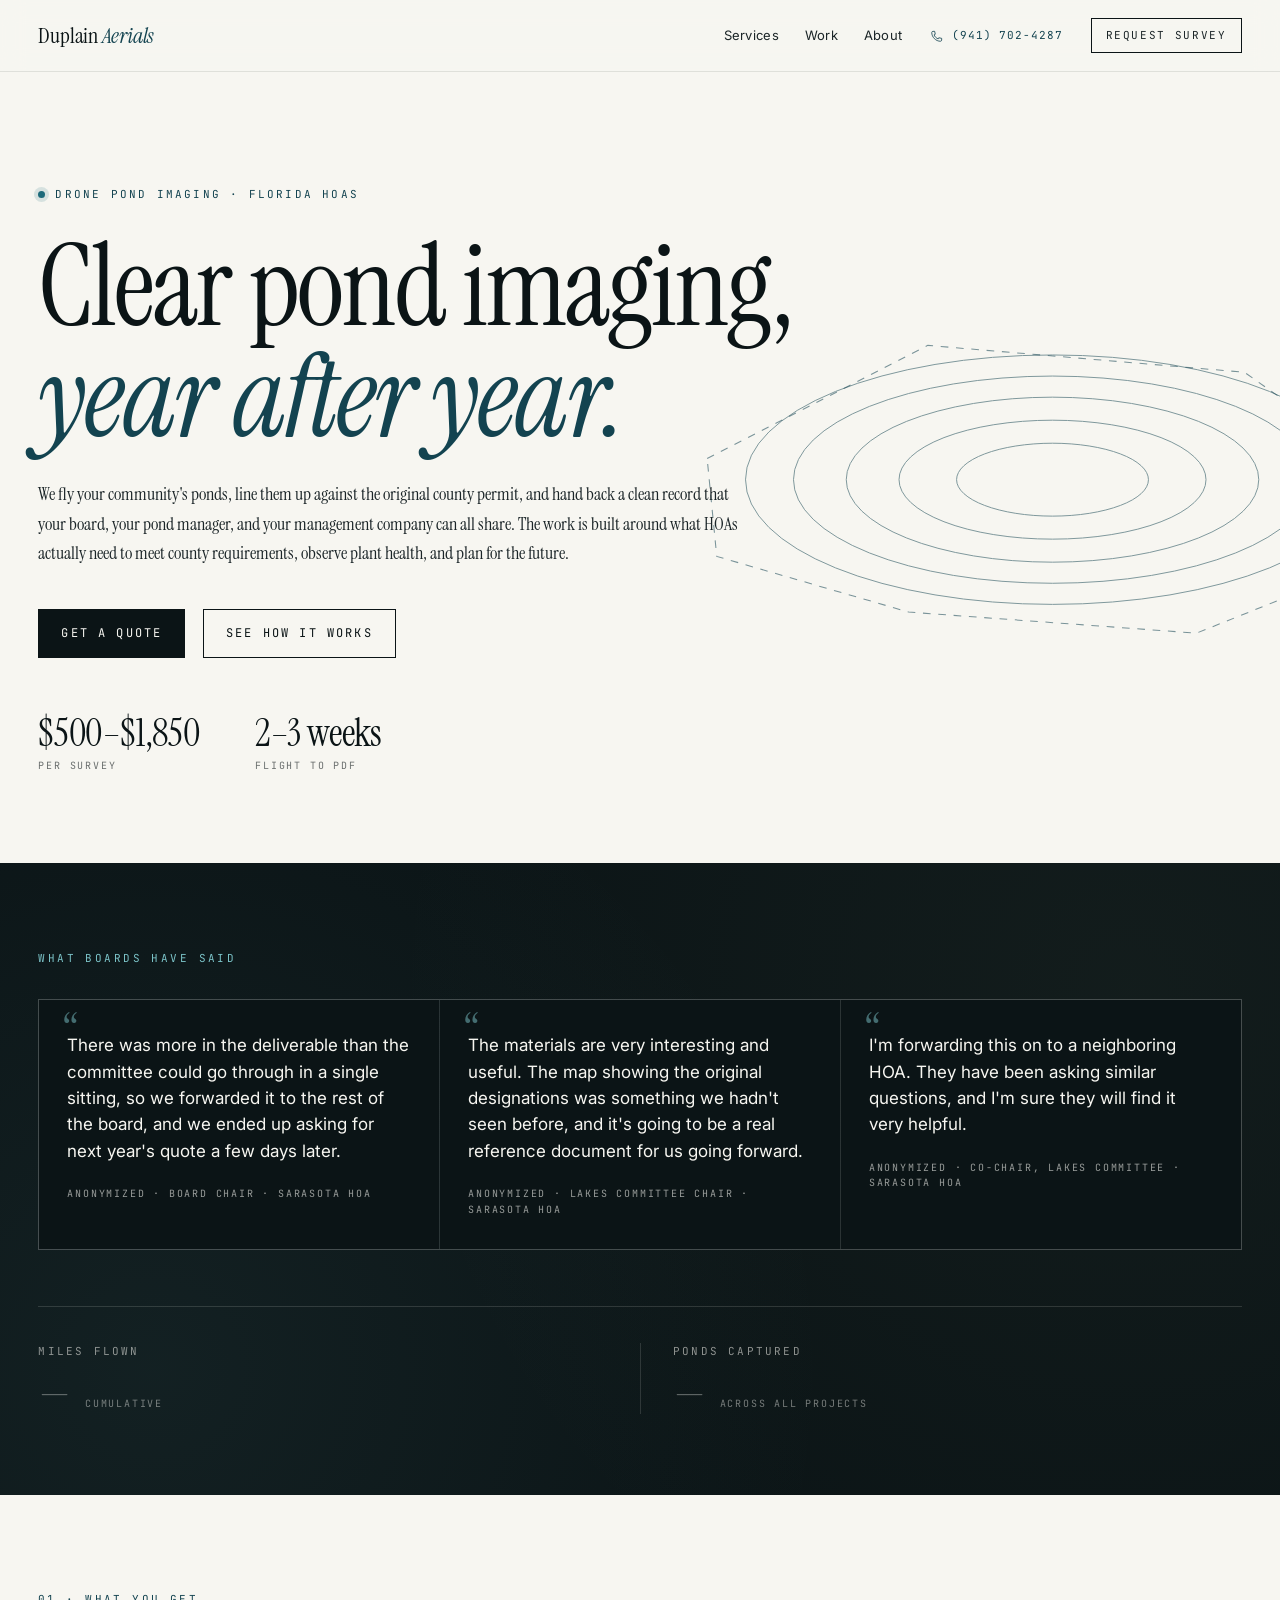
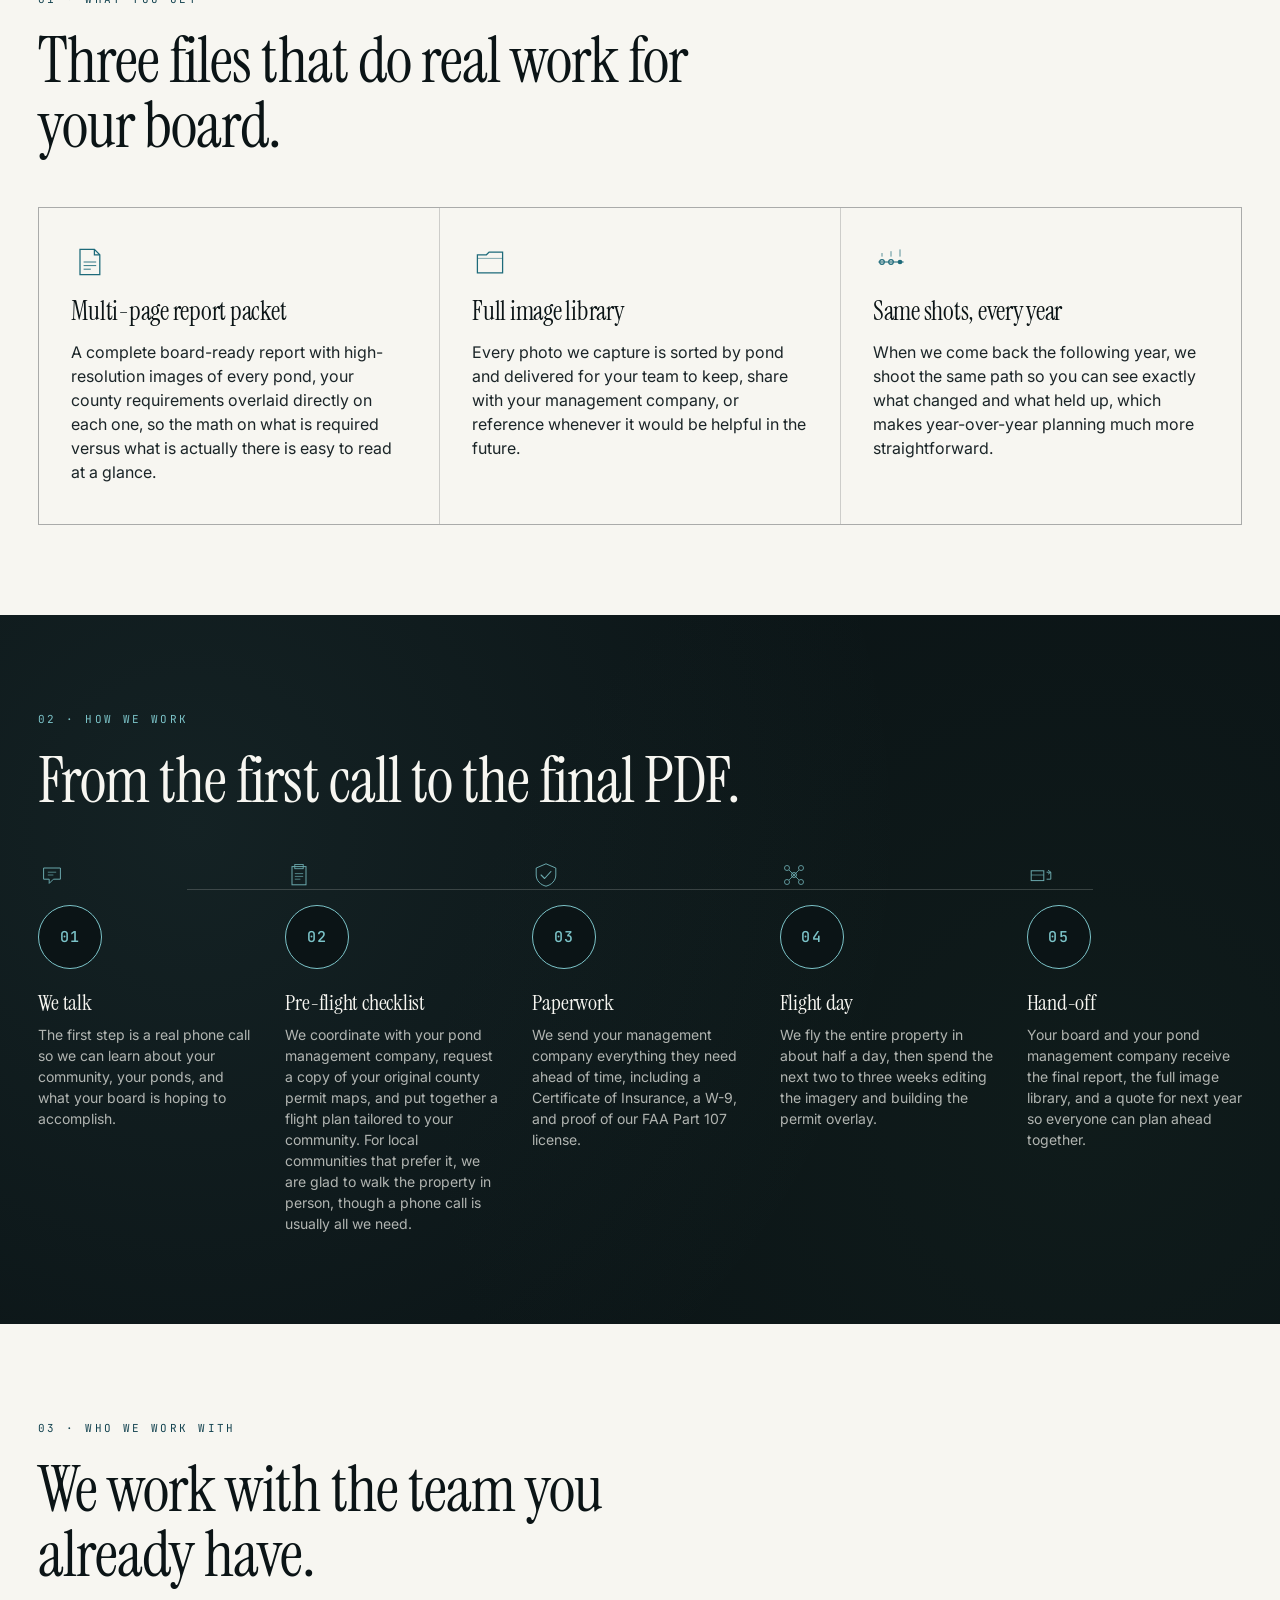
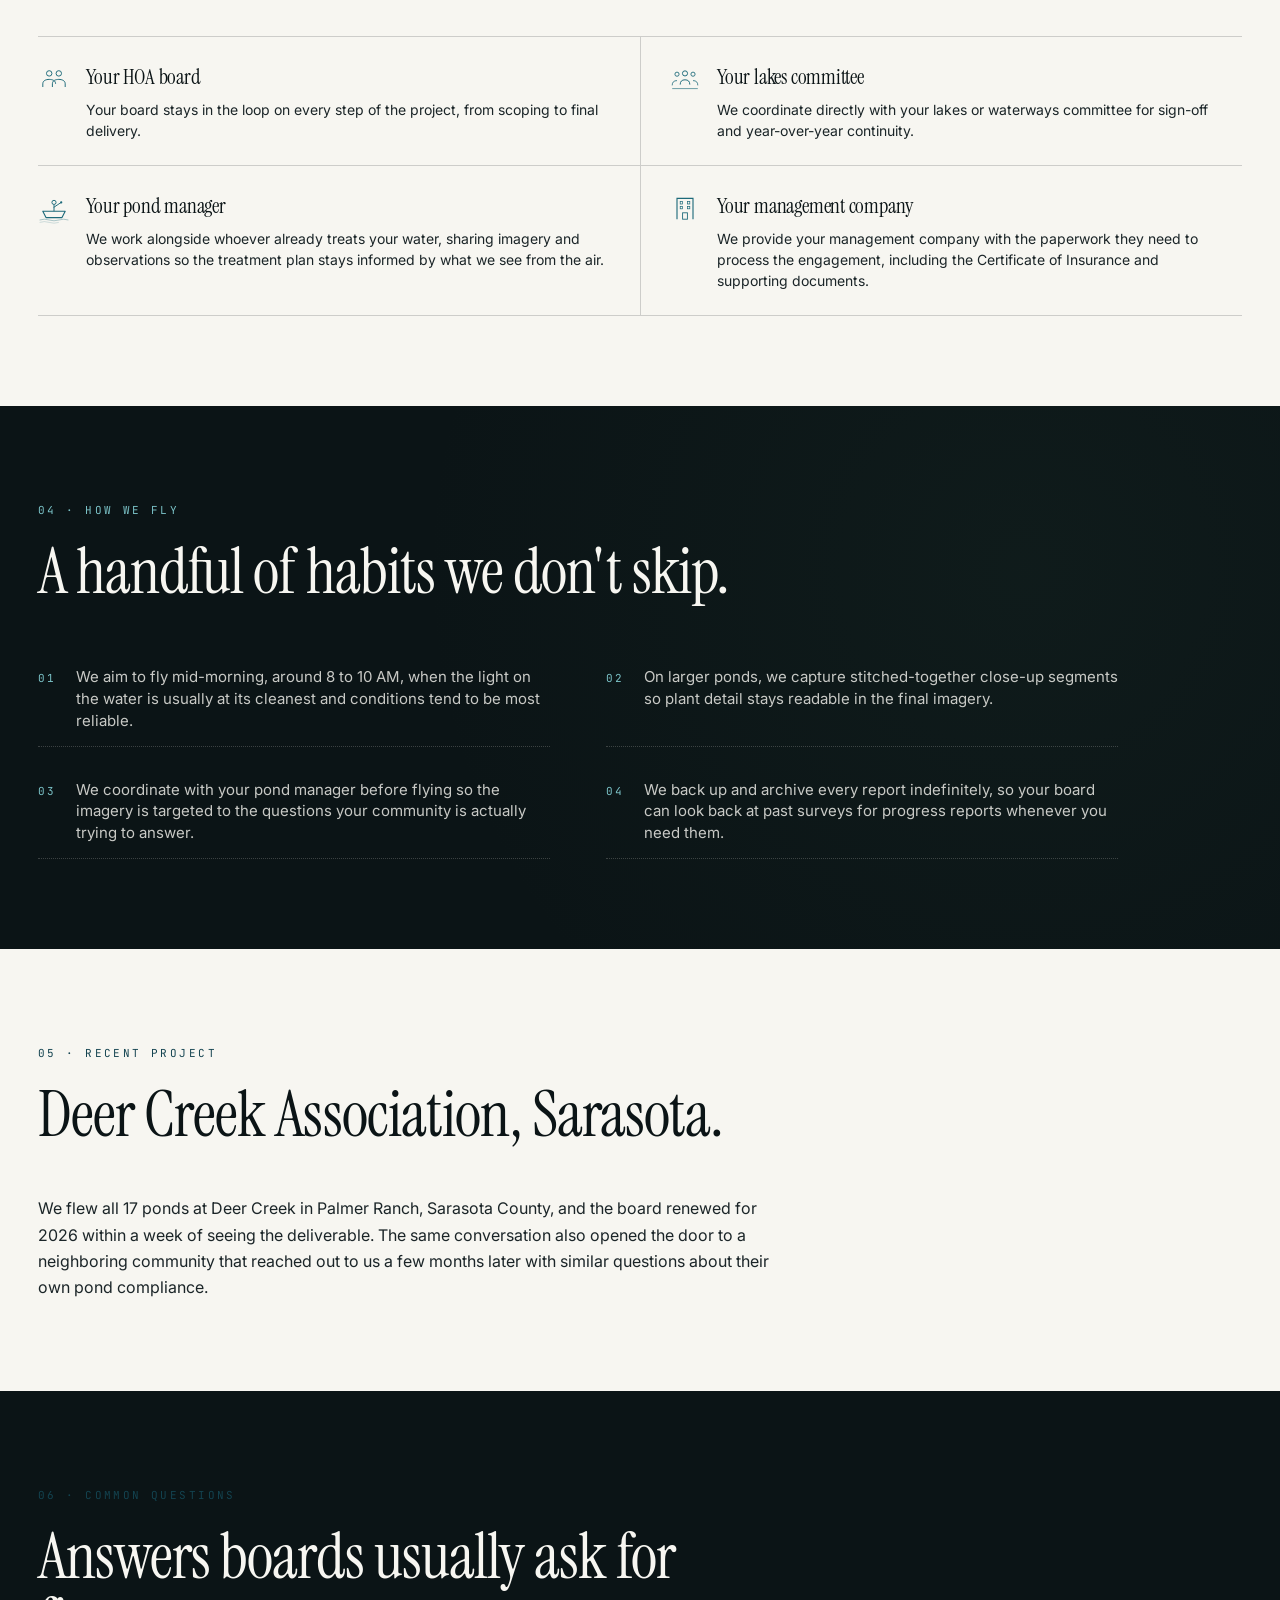
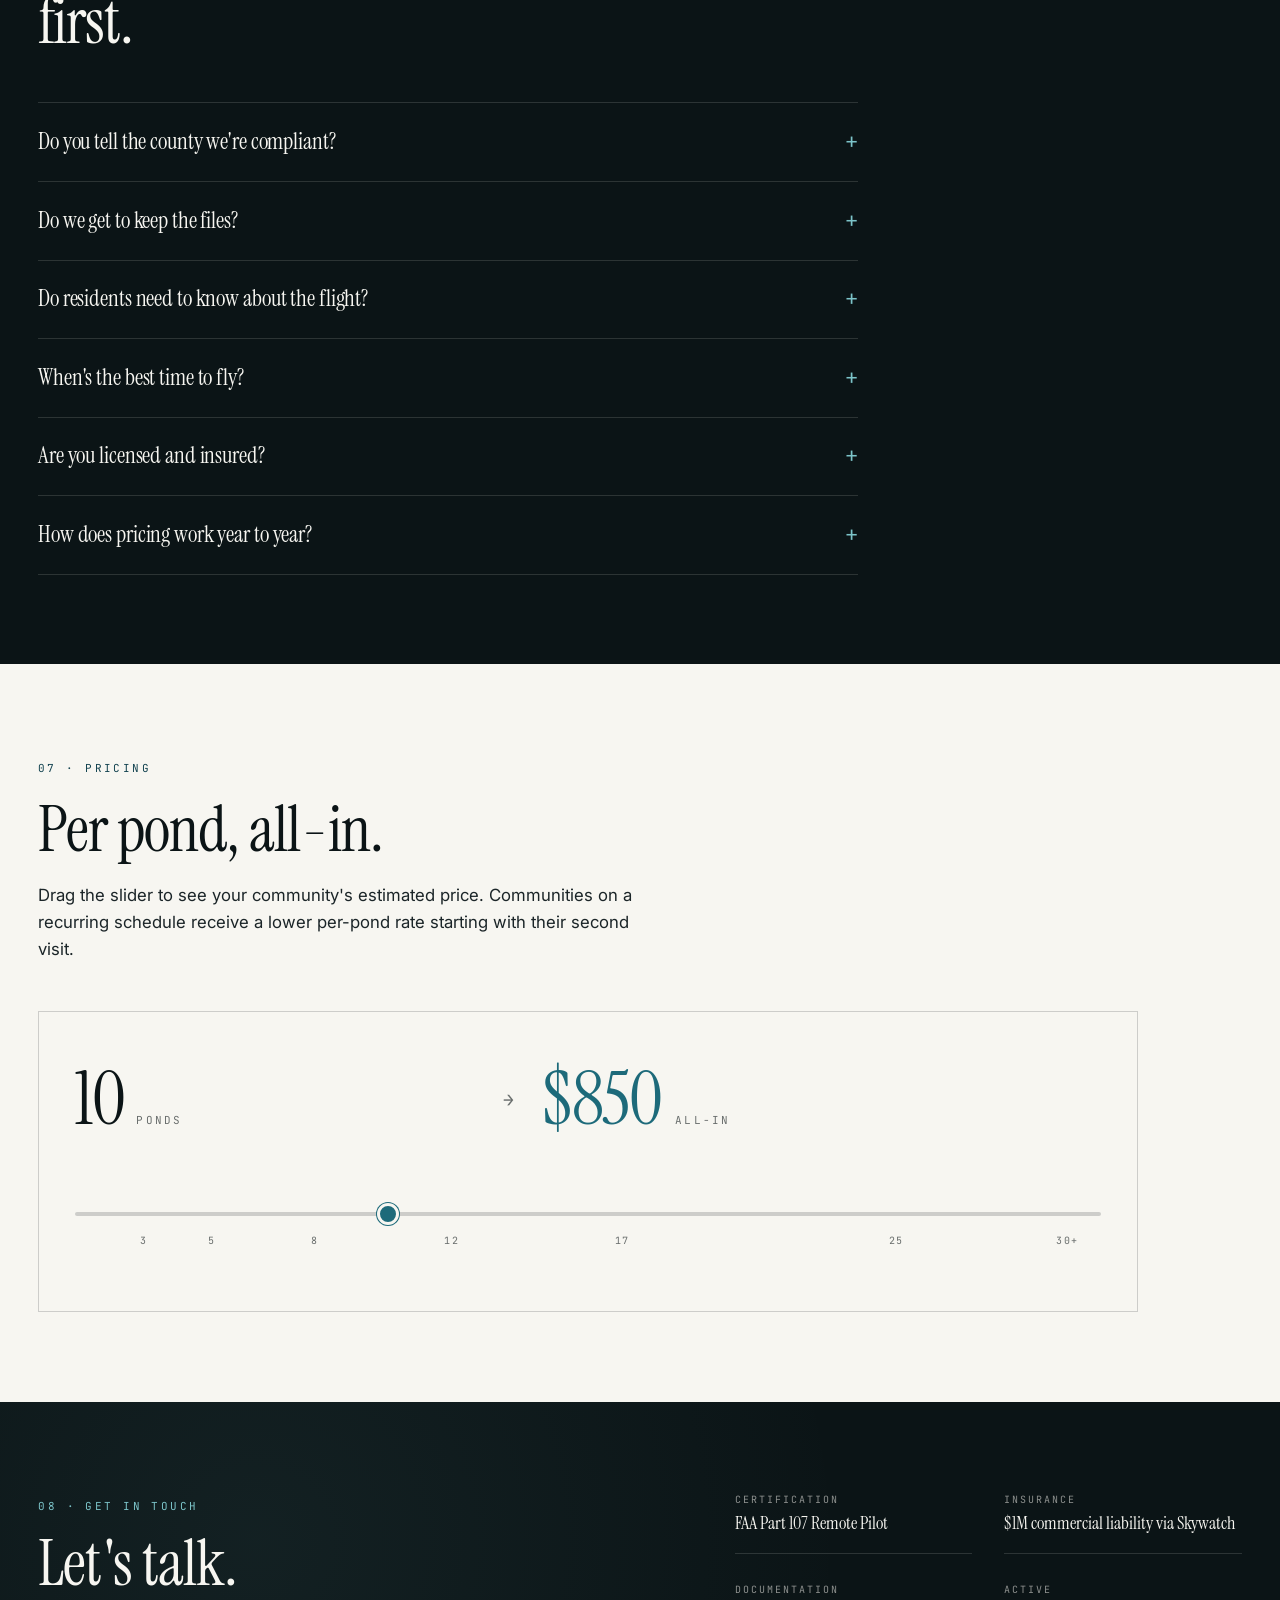
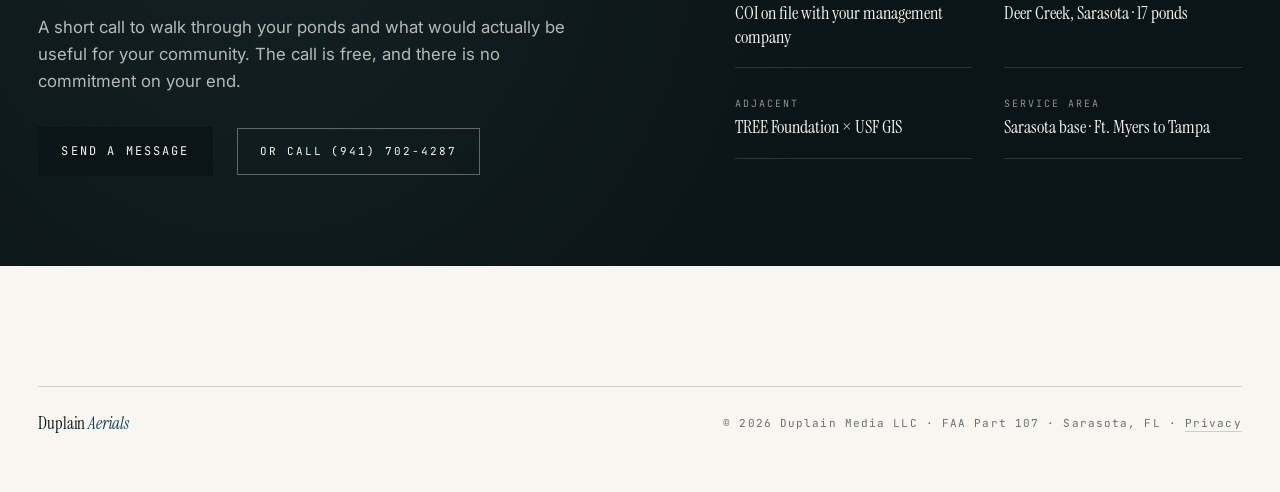
==== commit 906f67eb: "Major rework of HOA pond imaging page Copy and structure ------------------ - Hero headline: "Clear " ====
--- a/hoa-pond-imaging/index.html
+++ b/hoa-pond-imaging/index.html
@@ -10,7 +10,7 @@
   <link rel="icon" type="image/svg+xml" href="/assets/favicon.svg" />
 
   <meta property="og:title" content="Drone Pond Imaging for Florida HOAs · Duplain Aerials" />
-  <meta property="og:description" content="We fly your community's ponds, line them up against the original county permit, and hand back a clean record that everyone on your team can share." />
+  <meta property="og:description" content="We fly your community's ponds, line them up against the original county permit, and hand back a clean record everyone on your team can share." />
   <meta property="og:type" content="website" />
   <meta property="og:locale" content="en_US" />
   <meta property="og:image" content="/assets/og-image.svg" />
@@ -53,20 +53,10 @@
         <line x1="20" y1="14" x2="20" y2="8" stroke="currentColor" stroke-width=".8"/>
         <line x1="30" y1="14" x2="30" y2="6" stroke="currentColor" stroke-width=".8"/>
       </symbol>
-      <symbol id="i-mappin" viewBox="0 0 40 40">
-        <path d="M20 4 C 13 4, 8 9, 8 16 C 8 24, 20 36, 20 36 C 20 36, 32 24, 32 16 C 32 9, 27 4, 20 4 Z" fill="none" stroke="currentColor" stroke-width="1.4"/>
-        <circle cx="20" cy="16" r="3.4" fill="currentColor"/>
-      </symbol>
       <symbol id="i-chat" viewBox="0 0 40 40">
         <path d="M8 10 L32 10 L32 26 L22 26 L16 32 L16 26 L8 26 Z" fill="none" stroke="currentColor" stroke-width="1.4" stroke-linejoin="round"/>
         <line x1="14" y1="16" x2="26" y2="16" stroke="currentColor" stroke-width="1"/>
         <line x1="14" y1="20" x2="22" y2="20" stroke="currentColor" stroke-width="1"/>
-      </symbol>
-      <symbol id="i-walk" viewBox="0 0 40 40">
-        <circle cx="22" cy="8" r="3" fill="none" stroke="currentColor" stroke-width="1.4"/>
-        <path d="M22 12 L22 22 L18 32" fill="none" stroke="currentColor" stroke-width="1.4" stroke-linecap="round"/>
-        <path d="M22 19 L26 24 L26 30" fill="none" stroke="currentColor" stroke-width="1.4" stroke-linecap="round"/>
-        <path d="M22 16 L17 17" fill="none" stroke="currentColor" stroke-width="1.2" stroke-linecap="round"/>
       </symbol>
       <symbol id="i-clipboard" viewBox="0 0 40 40">
         <rect x="10" y="8" width="20" height="26" fill="none" stroke="currentColor" stroke-width="1.4"/>
@@ -74,6 +64,10 @@
         <line x1="14" y1="18" x2="26" y2="18" stroke="currentColor" stroke-width="1"/>
         <line x1="14" y1="22" x2="26" y2="22" stroke="currentColor" stroke-width="1"/>
         <line x1="14" y1="26" x2="22" y2="26" stroke="currentColor" stroke-width="1"/>
+      </symbol>
+      <symbol id="i-shieldcheck" viewBox="0 0 40 40">
+        <path d="M20 4 L34 10 L34 20 C 34 28, 28 34, 20 36 C 12 34, 6 28, 6 20 L 6 10 Z" fill="none" stroke="currentColor" stroke-width="1.4"/>
+        <path d="M13 20 L18 25 L27 15" fill="none" stroke="currentColor" stroke-width="1.6" stroke-linecap="round" stroke-linejoin="round"/>
       </symbol>
       <symbol id="i-quad" viewBox="0 0 40 40">
         <circle cx="10" cy="10" r="3.6" fill="none" stroke="currentColor" stroke-width="1.2"/>
@@ -105,12 +99,14 @@
         <path d="M30 22 Q 36 22, 36 28" fill="none" stroke="currentColor" stroke-width="1"/>
         <path d="M4 32 L 36 32" fill="none" stroke="currentColor" stroke-width=".8"/>
       </symbol>
-      <symbol id="i-contractor" viewBox="0 0 40 40">
-        <path d="M10 18 Q 10 10, 20 10 Q 30 10, 30 18" fill="none" stroke="currentColor" stroke-width="1.4"/>
-        <line x1="6" y1="18" x2="34" y2="18" stroke="currentColor" stroke-width="1.4"/>
-        <line x1="20" y1="6" x2="20" y2="10" stroke="currentColor" stroke-width="1.2"/>
-        <circle cx="20" cy="26" r="4" fill="none" stroke="currentColor" stroke-width="1.2"/>
-        <line x1="14" y1="32" x2="26" y2="32" stroke="currentColor" stroke-width="1"/>
+      <symbol id="i-treatmentboat" viewBox="0 0 40 40">
+        <path d="M6 24 L34 24 L30 32 L10 32 Z" fill="none" stroke="currentColor" stroke-width="1.4" stroke-linejoin="round"/>
+        <circle cx="20" cy="13" r="2.6" fill="none" stroke="currentColor" stroke-width="1.2"/>
+        <line x1="20" y1="16" x2="20" y2="24" stroke="currentColor" stroke-width="1.2"/>
+        <line x1="20" y1="19" x2="29" y2="13" stroke="currentColor" stroke-width="1.2" stroke-linecap="round"/>
+        <circle cx="29" cy="13" r="1.4" fill="currentColor"/>
+        <path d="M2 35 Q 8 33, 14 35 T 26 35 T 38 35" fill="none" stroke="currentColor" stroke-width=".8" opacity=".55"/>
+        <path d="M2 38 Q 8 36, 14 38 T 26 38" fill="none" stroke="currentColor" stroke-width=".7" opacity=".35"/>
       </symbol>
       <symbol id="i-building" viewBox="0 0 40 40">
         <path d="M10 34 L10 8 L30 8 L30 34" fill="none" stroke="currentColor" stroke-width="1.4"/>
@@ -162,50 +158,75 @@
       <div class="product-hero-inner">
         <p class="eyebrow"><span class="eyebrow-dot"></span>Drone Pond Imaging · Florida HOAs</p>
         <h1 class="display">
-          Clear pond evidence,
+          Clear pond imaging,
           <em>year after year.</em>
         </h1>
         <p class="lede">
-          We fly your community's ponds, line them up against the original county permit, and hand back a clean record that your board, your pond manager, and your management company can all share. The work is built around what HOAs actually need at the next meeting, not what looks good on a portfolio reel.
+          We fly your community's ponds, line them up against the original county permit, and hand back a clean record that your board, your pond manager, and your management company can all share. The work is built around what HOAs actually need to meet county requirements, observe plant health, and plan for the future.
         </p>
         <div class="hero-cta">
           <a class="btn btn-primary" href="/#contact">Get a quote</a>
           <a class="btn btn-ghost" href="#workflow">See how it works</a>
         </div>
         <ul class="hero-stats" aria-label="At a glance">
-          <li><strong>17</strong><span>ponds last project</span></li>
           <li><strong>$500&ndash;$1,850</strong><span>per survey</span></li>
           <li><strong>2&ndash;3 weeks</strong><span>flight to PDF</span></li>
         </ul>
       </div>
     </section>
 
+    <section class="testimonials" aria-labelledby="testimonials-label">
+     <div class="testimonials-inner">
+      <span class="testimonials-label" id="testimonials-label">What boards have said</span>
+      <div class="testimonial-grid">
+        <blockquote class="testimonial">
+          <p>There was more in the deliverable than the committee could go through in a single sitting, so we forwarded it to the rest of the board, and we ended up asking for next year's quote a few days later.</p>
+          <cite>Anonymized · Board chair · Sarasota HOA</cite>
+        </blockquote>
+        <blockquote class="testimonial">
+          <p>The materials are very interesting and useful. The map showing the original designations was something we hadn't seen before, and it's going to be a real reference document for us going forward.</p>
+          <cite>Anonymized · Lakes committee chair · Sarasota HOA</cite>
+        </blockquote>
+        <blockquote class="testimonial">
+          <p>I'm forwarding this on to a neighboring HOA. They have been asking similar questions, and I'm sure they will find it very helpful.</p>
+          <cite>Anonymized · Co-chair, lakes committee · Sarasota HOA</cite>
+        </blockquote>
+      </div>
+
+      <dl class="career-stats" aria-label="Career totals">
+        <div>
+          <dt>Miles flown</dt>
+          <dd><span data-placeholder>—</span><span class="career-stats-unit">cumulative</span></dd>
+        </div>
+        <div>
+          <dt>Ponds captured</dt>
+          <dd><span data-placeholder>—</span><span class="career-stats-unit">across all projects</span></dd>
+        </div>
+      </dl>
+     </div>
+    </section>
+
     <section class="product-section deliverable" id="deliverable">
       <header class="section-head section-head-tight">
         <span class="section-kicker">01 · What you get</span>
-        <h2 class="section-title">Four files that do real work for your board.</h2>
-      </header>
-
-      <div class="deliverable-grid">
+        <h2 class="section-title">Three files that do real work for your board.</h2>
+      </header>
+
+      <div class="deliverable-grid deliverable-grid-3">
         <article class="deliverable-card">
           <svg class="deliverable-ico" viewBox="0 0 40 40" aria-hidden="true"><use href="#i-doc"/></svg>
-          <h3>Permit comparison PDF</h3>
-          <p>Every pond is placed next to its original county permit in a clean side-by-side layout that your board can drop straight into a meeting packet.</p>
+          <h3>Multi-page report packet</h3>
+          <p>A complete board-ready report with high-resolution images of every pond, your county requirements overlaid directly on each one, so the math on what is required versus what is actually there is easy to read at a glance.</p>
         </article>
         <article class="deliverable-card">
           <svg class="deliverable-ico" viewBox="0 0 40 40" aria-hidden="true"><use href="#i-folder"/></svg>
           <h3>Full image library</h3>
-          <p>Every photo we capture is sorted by pond and delivered for your team to keep, share with your management company, or hand off to a future vendor.</p>
+          <p>Every photo we capture is sorted by pond and delivered for your team to keep, share with your management company, or reference whenever it would be helpful in the future.</p>
         </article>
         <article class="deliverable-card">
           <svg class="deliverable-ico" viewBox="0 0 40 40" aria-hidden="true"><use href="#i-timeline"/></svg>
           <h3>Same shots, every year</h3>
-          <p>When we come back the following year, we shoot the same path so you can see exactly what changed and what held up.</p>
-        </article>
-        <article class="deliverable-card">
-          <svg class="deliverable-ico" viewBox="0 0 40 40" aria-hidden="true"><use href="#i-mappin"/></svg>
-          <h3>Single-page overview</h3>
-          <p>You also get a single overhead view of all your ponds together on one page, ready to print, email out to residents, or attach to a county filing.</p>
+          <p>When we come back the following year, we shoot the same path so you can see exactly what changed and what held up, which makes year-over-year planning much more straightforward.</p>
         </article>
       </div>
     </section>
@@ -222,16 +243,16 @@
           <svg class="flow-step-ico" viewBox="0 0 40 40" aria-hidden="true"><use href="#i-chat"/></svg>
           <span class="flow-step-num">01</span>
           <h3>We talk</h3>
-          <p>The first step is a real phone call so we can learn about your community, your ponds, and what your board is actually trying to solve.</p>
-        </li>
-        <li class="flow-step">
-          <svg class="flow-step-ico" viewBox="0 0 40 40" aria-hidden="true"><use href="#i-walk"/></svg>
-          <span class="flow-step-num">02</span>
-          <h3>We visit</h3>
-          <p>Before any flight happens, we walk the property with you and your pond manager so the imagery is targeted to what your community needs to see.</p>
+          <p>The first step is a real phone call so we can learn about your community, your ponds, and what your board is hoping to accomplish.</p>
         </li>
         <li class="flow-step">
           <svg class="flow-step-ico" viewBox="0 0 40 40" aria-hidden="true"><use href="#i-clipboard"/></svg>
+          <span class="flow-step-num">02</span>
+          <h3>Pre-flight checklist</h3>
+          <p>We coordinate with your pond management company, request a copy of your original county permit maps, and put together a flight plan tailored to your community. For local communities that prefer it, we are glad to walk the property in person, though a phone call is usually all we need.</p>
+        </li>
+        <li class="flow-step">
+          <svg class="flow-step-ico" viewBox="0 0 40 40" aria-hidden="true"><use href="#i-shieldcheck"/></svg>
           <span class="flow-step-num">03</span>
           <h3>Paperwork</h3>
           <p>We send your management company everything they need ahead of time, including a Certificate of Insurance, a W-9, and proof of our FAA Part 107 license.</p>
@@ -246,7 +267,7 @@
           <svg class="flow-step-ico" viewBox="0 0 40 40" aria-hidden="true"><use href="#i-handoff"/></svg>
           <span class="flow-step-num">05</span>
           <h3>Hand-off</h3>
-          <p>Your management company receives the final PDF, the full image library, and the quote for next year so your board can plan ahead with no surprises.</p>
+          <p>Your board and your pond management company receive the final report, the full image library, and a quote for next year so everyone can plan ahead together.</p>
         </li>
       </ol>
      </div>
@@ -268,28 +289,30 @@
           <div><strong>Your lakes committee</strong><span>We coordinate directly with your lakes or waterways committee for sign-off and year-over-year continuity.</span></div>
         </li>
         <li>
-          <svg class="stakeholder-ico" viewBox="0 0 40 40" aria-hidden="true"><use href="#i-contractor"/></svg>
-          <div><strong>Your pond manager</strong><span>We work alongside whoever already treats your water, rather than trying to replace them.</span></div>
+          <svg class="stakeholder-ico" viewBox="0 0 40 40" aria-hidden="true"><use href="#i-treatmentboat"/></svg>
+          <div><strong>Your pond manager</strong><span>We work alongside whoever already treats your water, sharing imagery and observations so the treatment plan stays informed by what we see from the air.</span></div>
         </li>
         <li>
           <svg class="stakeholder-ico" viewBox="0 0 40 40" aria-hidden="true"><use href="#i-building"/></svg>
-          <div><strong>Your management company</strong><span>We send your management company the paperwork they need so payment can be processed without delays.</span></div>
+          <div><strong>Your management company</strong><span>We provide your management company with the paperwork they need to process the engagement, including the Certificate of Insurance and supporting documents.</span></div>
         </li>
       </ul>
     </section>
 
-    <section class="product-section practice-v2" id="practice">
+    <section class="practice-dark" id="practice">
+     <div class="practice-dark-inner">
       <header class="section-head section-head-tight">
         <span class="section-kicker">04 · How we fly</span>
         <h2 class="section-title">A handful of habits we don't skip.</h2>
       </header>
 
       <ul class="practice-strip">
-        <li><span class="practice-strip-num">01</span><span>We fly mid-morning, between 8 and 10 AM, when the light on the water is at its cleanest.</span></li>
-        <li><span class="practice-strip-num">02</span><span>On larger ponds, we capture stitched-together close-up segments so plant detail stays readable.</span></li>
-        <li><span class="practice-strip-num">03</span><span>We always walk the property with your pond manager before flying, so the imagery is targeted to what matters.</span></li>
-        <li><span class="practice-strip-num">04</span><span>Residents always get a heads-up about the flight in advance, through whatever channel your community uses.</span></li>
+        <li><span class="practice-strip-num">01</span><span>We aim to fly mid-morning, around 8 to 10 AM, when the light on the water is usually at its cleanest and conditions tend to be most reliable.</span></li>
+        <li><span class="practice-strip-num">02</span><span>On larger ponds, we capture stitched-together close-up segments so plant detail stays readable in the final imagery.</span></li>
+        <li><span class="practice-strip-num">03</span><span>We coordinate with your pond manager before flying so the imagery is targeted to the questions your community is actually trying to answer.</span></li>
+        <li><span class="practice-strip-num">04</span><span>We back up and archive every report indefinitely, so your board can look back at past surveys for progress reports whenever you need them.</span></li>
       </ul>
+     </div>
     </section>
 
     <section class="product-section case-study-v2" id="case-study">
@@ -298,19 +321,7 @@
         <h2 class="section-title">Deer Creek Association, Sarasota.</h2>
       </header>
 
-      <blockquote class="case-quote">
-        <p>There was more in the deliverable than the committee could go through in a single sitting, so we forwarded it to the rest of the board, and we ended up asking Caleb for next year's quote a few days later.</p>
-        <cite>Anonymized · board chair · Sarasota HOA</cite>
-      </blockquote>
-
-      <div class="case-stats">
-        <div class="case-stat"><span class="case-stat-num">17</span><span class="case-stat-label">Ponds flown</span></div>
-        <div class="case-stat"><span class="case-stat-num">35%</span><span class="case-stat-label">Littoral requirement</span></div>
-        <div class="case-stat"><span class="case-stat-num">Renewed</span><span class="case-stat-label">For 2026</span></div>
-        <div class="case-stat"><span class="case-stat-num">+1</span><span class="case-stat-label">Referral</span></div>
-      </div>
-
-      <p class="case-summary">We flew all 17 ponds at Deer Creek in Palmer Ranch, and the board renewed for 2026 within a week of seeing the deliverable. The same conversation also opened the door to a neighboring community that reached out a few months later.</p>
+      <p class="case-summary">We flew all 17 ponds at Deer Creek in Palmer Ranch, Sarasota County, and the board renewed for 2026 within a week of seeing the deliverable. The same conversation also opened the door to a neighboring community that reached out to us a few months later with similar questions about their own pond compliance.</p>
     </section>
 
     <section class="faq" id="faq">
@@ -327,7 +338,7 @@
             <span class="faq-toggle" aria-hidden="true">+</span>
           </summary>
           <div class="faq-a">
-            <p>We don't, and we wouldn't want to. Our role is to give you the imagery and the permit comparison, but what gets shared with the county is your call to make. If your board wants a deeper analytical layer, we can do GIS overlay work as an optional add-on, but the actual compliance reporting always stays with your team.</p>
+            <p>Our role is to give your team clear imagery and a clear permit comparison. The actual reporting on compliance status stays with your board, your pond manager, and your management company, who are already in those conversations with the county. If your board wants a deeper analytical layer, we can do GIS overlay work as an optional add-on alongside the imaging.</p>
           </div>
         </details>
         <details class="faq-item">
@@ -336,7 +347,7 @@
             <span class="faq-toggle" aria-hidden="true">+</span>
           </summary>
           <div class="faq-a">
-            <p>Yes, the deliverables are yours. The PDF and the full image library are sent to your management company directly so you can store them however you already store records. We keep a backup on our end purely so we can match the same shots when we come back next year, but the archive itself walks with you if you ever change vendors.</p>
+            <p>Yes, the deliverables are yours. The PDF and the full image library are sent to your management company directly so you can store them however you already store records. We keep a backup on our end purely so we can match the same shots when we come back next year, and so your board can request a past report any time.</p>
           </div>
         </details>
         <details class="faq-item">
@@ -354,7 +365,7 @@
             <span class="faq-toggle" aria-hidden="true">+</span>
           </summary>
           <div class="faq-a">
-            <p>The best window is late summer through fall, after the wet season has loaded up the system but before the winter dry-down compresses the data. On the day of, mid-morning between 8 and 10 AM is the sweet spot for wind, glare, and water clarity. If the weather doesn't cooperate, we reschedule at no extra cost.</p>
+            <p>The best window is late summer through fall, after the wet season has loaded up the system but before the winter dry-down compresses the data. On the day of, mid-morning between 8 and 10 AM is the sweet spot for wind, glare, and water clarity. If the weather doesn't cooperate, we simply move the flight to a better window.</p>
           </div>
         </details>
         <details class="faq-item">
@@ -363,7 +374,7 @@
             <span class="faq-toggle" aria-hidden="true">+</span>
           </summary>
           <div class="faq-a">
-            <p>Yes on both fronts. We are FAA Part 107 certified and current, and we carry $1M of commercial liability through Skywatch. Your management company receives a Certificate of Insurance before flight day, with your HOA and the management firm listed as additional insured so their accounts payable can process the invoice without holding it up.</p>
+            <p>Yes on both fronts. We are FAA Part 107 certified and current, and we carry $1M of commercial liability through Skywatch. Your management company receives a Certificate of Insurance before flight day, with your HOA and the management firm listed as additional insured so their accounts payable team has everything they need on file.</p>
           </div>
         </details>
         <details class="faq-item">
@@ -372,7 +383,7 @@
             <span class="faq-toggle" aria-hidden="true">+</span>
           </summary>
           <div class="faq-a">
-            <p>Pricing is per pond count and all-in, with no surprise add-ons later. The first year carries the discovery and overlay-build cost, while subsequent years use the same baseline maps and price lower as a result. The full schedule is below, and we are happy to put a written quote in front of your board before you commit to anything.</p>
+            <p>Pricing is per pond count and all-in, so your board sees the full number up front. The first year carries the discovery and overlay-build cost, while subsequent years use the same baseline maps and price lower as a result. The full schedule is below, and we are glad to put a written quote in front of your board before any work begins.</p>
           </div>
         </details>
       </div>
@@ -383,21 +394,42 @@
       <header class="section-head section-head-tight">
         <span class="section-kicker">07 · Pricing</span>
         <h2 class="section-title">Per pond, all-in.</h2>
-      </header>
-
-      <dl class="pricing-tier-grid">
-        <div><dt>3 ponds</dt><dd>$500</dd></div>
-        <div><dt>5 ponds</dt><dd>$600</dd></div>
-        <div><dt>8 ponds</dt><dd>$750</dd></div>
-        <div><dt>12 ponds</dt><dd>$950</dd></div>
-        <div><dt>17 ponds</dt><dd>$1,200</dd></div>
-        <div><dt>25 ponds</dt><dd>$1,600</dd></div>
-        <div><dt>30 ponds</dt><dd>$1,850</dd></div>
-      </dl>
-      <p class="pricing-recap-note">If your community has more than 30 ponds, we will send you a custom quote. Communities on a recurring schedule receive a lower per-pond rate starting with their second visit.</p>
-    </section>
-
-    <section class="product-section closing" id="next">
+        <p class="section-lede">Drag the slider to see your community's estimated price. Communities on a recurring schedule receive a lower per-pond rate starting with their second visit.</p>
+      </header>
+
+      <div class="pond-calculator" data-pond-calc>
+        <div class="pond-calc-readout">
+          <div class="pond-calc-count">
+            <span class="pond-calc-num" data-pond-count>10</span>
+            <span class="pond-calc-label">ponds</span>
+          </div>
+          <div class="pond-calc-divider" aria-hidden="true">→</div>
+          <div class="pond-calc-price" data-pond-price-block>
+            <span class="pond-calc-amount" data-pond-price>$850</span>
+            <span class="pond-calc-suffix">all-in</span>
+          </div>
+          <div class="pond-calc-custom" data-pond-custom hidden>
+            <p>For communities with more than 30 ponds, please contact us directly for a custom quote.</p>
+            <a class="btn btn-primary" href="/#contact">Request a custom quote</a>
+          </div>
+        </div>
+        <div class="pond-calc-slider-wrap">
+          <input type="range" min="1" max="31" value="10" step="1" class="pond-slider" data-pond-slider aria-label="Number of ponds" />
+          <div class="pond-calc-ticks" aria-hidden="true">
+            <span style="left: 6.7%">3</span>
+            <span style="left: 13.3%">5</span>
+            <span style="left: 23.3%">8</span>
+            <span style="left: 36.7%">12</span>
+            <span style="left: 53.3%">17</span>
+            <span style="left: 80%">25</span>
+            <span style="left: 96.7%">30+</span>
+          </div>
+        </div>
+      </div>
+    </section>
+
+    <section class="closing-dark" id="next">
+     <div class="closing-dark-inner">
       <div class="closing-grid">
         <div class="closing-cta">
           <span class="section-kicker">08 · Get in touch</span>
@@ -405,21 +437,37 @@
           <p class="section-lede">A short call to walk through your ponds and what would actually be useful for your community. The call is free, and there is no commitment on your end.</p>
           <div class="product-cta-row">
             <a class="btn btn-primary" href="/#contact">Send a message</a>
-            <a class="btn btn-ghost" href="tel:+19417024287">Or call (941) 702-4287</a>
-          </div>
-        </div>
-        <aside class="closing-credentials">
-          <h3>Credentials</h3>
-          <ul>
-            <li>FAA Part 107 Remote Pilot</li>
-            <li>$1M commercial liability via Skywatch</li>
-            <li>COI to your management firm on file</li>
-            <li>Active: Deer Creek, Sarasota · 17 ponds</li>
-            <li>Adjacent: TREE Foundation × USF GIS</li>
-            <li>Base: Sarasota, FL · Service area: Ft. Myers to Tampa</li>
-          </ul>
-        </aside>
-      </div>
+            <a class="btn btn-ghost-light" href="tel:+19417024287">Or call (941) 702-4287</a>
+          </div>
+        </div>
+        <dl class="closing-credentials-list">
+          <div>
+            <dt>Certification</dt>
+            <dd>FAA Part 107 Remote Pilot</dd>
+          </div>
+          <div>
+            <dt>Insurance</dt>
+            <dd>$1M commercial liability via Skywatch</dd>
+          </div>
+          <div>
+            <dt>Documentation</dt>
+            <dd>COI on file with your management company</dd>
+          </div>
+          <div>
+            <dt>Active</dt>
+            <dd>Deer Creek, Sarasota · 17 ponds</dd>
+          </div>
+          <div>
+            <dt>Adjacent</dt>
+            <dd>TREE Foundation × USF GIS</dd>
+          </div>
+          <div>
+            <dt>Service area</dt>
+            <dd>Sarasota base · Ft. Myers to Tampa</dd>
+          </div>
+        </dl>
+      </div>
+     </div>
     </section>
 
   </main>
--- a/assets/css/style.css
+++ b/assets/css/style.css
@@ -2403,3 +2403,416 @@
 }
 
 .deliverable-card:hover { background: var(--paper-warm); }
+
+.deliverable-grid-3 {
+  grid-template-columns: repeat(3, 1fr);
+}
+@media (max-width: 900px) {
+  .deliverable-grid-3 { grid-template-columns: 1fr; }
+}
+
+/* Testimonials strip (dark, full-bleed) */
+
+.testimonials {
+  background: var(--ink);
+  color: var(--paper);
+  padding: clamp(80px, 9vh, 120px) 0;
+  position: relative;
+  overflow: hidden;
+}
+.testimonials::before {
+  content: "";
+  position: absolute;
+  inset: 0;
+  background-image:
+    radial-gradient(circle at 12% 80%, rgba(124, 196, 201, .07) 0%, transparent 55%),
+    radial-gradient(circle at 88% 20%, rgba(143, 163, 127, .06) 0%, transparent 60%);
+  pointer-events: none;
+}
+.testimonials-inner {
+  position: relative;
+  z-index: 1;
+  max-width: var(--max);
+  margin: 0 auto;
+  padding: 0 var(--gutter);
+}
+.testimonials-label {
+  display: inline-block;
+  font-family: var(--mono);
+  font-size: 11px;
+  letter-spacing: .22em;
+  text-transform: uppercase;
+  color: var(--shallow);
+  margin-bottom: 32px;
+}
+.testimonial-grid {
+  display: grid;
+  grid-template-columns: repeat(3, 1fr);
+  gap: 1px;
+  background: rgba(247, 246, 241, .12);
+  border: 1px solid rgba(247, 246, 241, .12);
+  margin-bottom: 56px;
+}
+.testimonial {
+  background: var(--ink);
+  margin: 0;
+  padding: 32px 28px;
+  display: flex;
+  flex-direction: column;
+  gap: 22px;
+  transition: background .25s var(--e);
+}
+.testimonial:hover {
+  background: rgba(247, 246, 241, .03);
+}
+.testimonial p {
+  font-family: var(--sans);
+  font-style: normal;
+  font-size: 17px;
+  line-height: 1.55;
+  color: var(--paper);
+  margin: 0;
+  position: relative;
+}
+.testimonial p::before {
+  content: "\201C";
+  position: absolute;
+  top: -22px;
+  left: -2px;
+  font-family: var(--serif);
+  font-size: 3rem;
+  line-height: 1;
+  color: var(--shallow);
+  opacity: .5;
+}
+.testimonial cite {
+  font-family: var(--mono);
+  font-style: normal;
+  font-size: 10px;
+  letter-spacing: .18em;
+  text-transform: uppercase;
+  color: rgba(247, 246, 241, .6);
+}
+
+@media (max-width: 900px) {
+  .testimonial-grid { grid-template-columns: 1fr; }
+}
+
+/* Career stats bar inside testimonials */
+
+.career-stats {
+  margin: 0;
+  display: grid;
+  grid-template-columns: repeat(2, 1fr);
+  gap: 0;
+  border-top: 1px solid rgba(247, 246, 241, .14);
+  padding-top: 36px;
+}
+.career-stats > div {
+  display: flex;
+  flex-direction: column;
+  gap: 8px;
+}
+.career-stats > div + div {
+  padding-left: 32px;
+  border-left: 1px solid rgba(247, 246, 241, .14);
+}
+.career-stats dt {
+  font-family: var(--mono);
+  font-size: 11px;
+  letter-spacing: .2em;
+  text-transform: uppercase;
+  color: rgba(247, 246, 241, .55);
+}
+.career-stats dd {
+  margin: 0;
+  display: flex;
+  align-items: baseline;
+  gap: 14px;
+  font-family: var(--serif);
+  font-size: clamp(2.2rem, 3.6vw, 3rem);
+  line-height: 1;
+  color: var(--paper);
+  letter-spacing: -.01em;
+}
+.career-stats [data-placeholder] {
+  color: rgba(247, 246, 241, .35);
+}
+.career-stats-unit {
+  font-family: var(--mono);
+  font-size: 10px;
+  letter-spacing: .18em;
+  text-transform: uppercase;
+  color: rgba(247, 246, 241, .45);
+}
+
+@media (max-width: 700px) {
+  .career-stats { grid-template-columns: 1fr; gap: 24px; }
+  .career-stats > div + div { padding-left: 0; border-left: none; padding-top: 24px; border-top: 1px solid rgba(247, 246, 241, .14); }
+}
+
+/* Practice section dark treatment */
+
+.practice-dark {
+  background: var(--ink);
+  color: var(--paper);
+  padding: clamp(80px, 10vh, 140px) 0;
+  position: relative;
+  overflow: hidden;
+}
+.practice-dark::before {
+  content: "";
+  position: absolute;
+  inset: 0;
+  background-image:
+    radial-gradient(circle at 80% 30%, rgba(46, 79, 63, .12) 0%, transparent 55%);
+  pointer-events: none;
+}
+.practice-dark-inner {
+  position: relative;
+  z-index: 1;
+  max-width: var(--max);
+  margin: 0 auto;
+  padding: 0 var(--gutter);
+}
+.practice-dark .section-kicker { color: var(--shallow); }
+.practice-dark .section-title { color: var(--paper); }
+.practice-dark .practice-strip li {
+  border-bottom: 1px dotted rgba(247, 246, 241, .2);
+  color: rgba(247, 246, 241, .8);
+}
+.practice-dark .practice-strip-num { color: var(--shallow); }
+
+/* Closing section dark, full-bleed, integrated credentials */
+
+.closing-dark {
+  background: var(--ink);
+  color: var(--paper);
+  padding: clamp(80px, 10vh, 140px) 0;
+  position: relative;
+  overflow: hidden;
+}
+.closing-dark::before {
+  content: "";
+  position: absolute;
+  inset: 0;
+  background-image:
+    radial-gradient(circle at 20% 30%, rgba(124, 196, 201, .07) 0%, transparent 55%);
+  pointer-events: none;
+}
+.closing-dark-inner {
+  position: relative;
+  z-index: 1;
+  max-width: var(--max);
+  margin: 0 auto;
+  padding: 0 var(--gutter);
+}
+.closing-dark .section-kicker { color: var(--shallow); }
+.closing-dark .section-title { color: var(--paper); }
+.closing-dark .section-lede { color: rgba(247, 246, 241, .72); }
+.closing-dark .closing-grid {
+  display: grid;
+  grid-template-columns: minmax(0, 5fr) minmax(0, 4fr);
+  gap: 64px;
+  align-items: start;
+}
+.closing-credentials-list {
+  margin: 0;
+  display: grid;
+  grid-template-columns: 1fr 1fr;
+  gap: 28px 32px;
+}
+.closing-credentials-list > div {
+  display: flex;
+  flex-direction: column;
+  gap: 4px;
+  padding-bottom: 18px;
+  border-bottom: 1px solid rgba(247, 246, 241, .14);
+}
+.closing-credentials-list dt {
+  font-family: var(--mono);
+  font-size: 10px;
+  letter-spacing: .2em;
+  text-transform: uppercase;
+  color: rgba(247, 246, 241, .55);
+}
+.closing-credentials-list dd {
+  margin: 0;
+  font-family: var(--serif);
+  font-size: 1.1rem;
+  line-height: 1.35;
+  color: var(--paper);
+}
+
+.btn-ghost-light {
+  display: inline-flex;
+  align-items: center;
+  padding: 14px 22px;
+  border: 1px solid rgba(247, 246, 241, .35);
+  color: var(--paper);
+  font-family: var(--mono);
+  font-size: 11px;
+  letter-spacing: .18em;
+  text-transform: uppercase;
+  transition: border-color .2s var(--e), background .2s var(--e);
+}
+.btn-ghost-light:hover {
+  border-color: var(--paper);
+  background: rgba(247, 246, 241, .08);
+}
+
+@media (max-width: 900px) {
+  .closing-dark .closing-grid { grid-template-columns: 1fr; gap: 40px; }
+  .closing-credentials-list { grid-template-columns: 1fr; }
+}
+
+/* Pond pricing calculator */
+
+.pond-calculator {
+  border: 1px solid var(--rule);
+  padding: 40px 36px 32px;
+  max-width: 1100px;
+  background: var(--paper);
+}
+.pond-calc-readout {
+  display: grid;
+  grid-template-columns: minmax(0, 1fr) auto minmax(0, 1.4fr);
+  gap: 28px;
+  align-items: center;
+  min-height: 96px;
+  margin-bottom: 36px;
+}
+.pond-calc-count {
+  display: flex;
+  align-items: baseline;
+  gap: 12px;
+}
+.pond-calc-num {
+  font-family: var(--serif);
+  font-size: clamp(3rem, 6vw, 4.6rem);
+  line-height: 1;
+  color: var(--ink);
+  letter-spacing: -.02em;
+}
+.pond-calc-label {
+  font-family: var(--mono);
+  font-size: 11px;
+  letter-spacing: .2em;
+  text-transform: uppercase;
+  color: var(--muted);
+}
+.pond-calc-divider {
+  font-family: var(--mono);
+  font-size: 18px;
+  color: var(--muted);
+  letter-spacing: 0;
+}
+.pond-calc-price {
+  display: flex;
+  align-items: baseline;
+  gap: 14px;
+}
+.pond-calc-amount {
+  font-family: var(--serif);
+  font-size: clamp(3rem, 6vw, 4.6rem);
+  line-height: 1;
+  color: var(--gulf);
+  letter-spacing: -.02em;
+  font-feature-settings: "tnum" 1;
+}
+.pond-calc-suffix {
+  font-family: var(--mono);
+  font-size: 11px;
+  letter-spacing: .2em;
+  text-transform: uppercase;
+  color: var(--muted);
+}
+.pond-calc-custom {
+  display: none;
+  align-items: center;
+  gap: 18px;
+  flex-wrap: wrap;
+}
+.pond-calc-custom p {
+  margin: 0;
+  font-size: 14px;
+  line-height: 1.5;
+  color: var(--ink-soft);
+  max-width: 360px;
+}
+[data-pond-custom][data-active] {
+  display: flex;
+}
+[data-pond-price-block][data-hidden] {
+  display: none;
+}
+
+.pond-calc-slider-wrap {
+  position: relative;
+  padding: 14px 0 28px;
+}
+.pond-slider {
+  width: 100%;
+  appearance: none;
+  -webkit-appearance: none;
+  background: transparent;
+  cursor: pointer;
+  margin: 0;
+}
+.pond-slider:focus { outline: none; }
+.pond-slider::-webkit-slider-runnable-track {
+  height: 4px;
+  background: var(--rule);
+  border-radius: 2px;
+}
+.pond-slider::-webkit-slider-thumb {
+  -webkit-appearance: none;
+  appearance: none;
+  width: 22px;
+  height: 22px;
+  border-radius: 50%;
+  background: var(--gulf);
+  margin-top: -9px;
+  cursor: pointer;
+  border: 3px solid var(--paper);
+  box-shadow: 0 0 0 1px var(--gulf);
+  transition: background .2s var(--e), transform .2s var(--e);
+}
+.pond-slider::-webkit-slider-thumb:hover {
+  background: var(--gulf-deep);
+  transform: scale(1.06);
+}
+.pond-slider::-moz-range-track {
+  height: 4px;
+  background: var(--rule);
+  border-radius: 2px;
+}
+.pond-slider::-moz-range-thumb {
+  width: 22px;
+  height: 22px;
+  border-radius: 50%;
+  background: var(--gulf);
+  border: 3px solid var(--paper);
+  box-shadow: 0 0 0 1px var(--gulf);
+  cursor: pointer;
+}
+.pond-calc-ticks {
+  position: relative;
+  height: 18px;
+  margin-top: 10px;
+}
+.pond-calc-ticks span {
+  position: absolute;
+  transform: translateX(-50%);
+  font-family: var(--mono);
+  font-size: 10px;
+  letter-spacing: .15em;
+  color: var(--muted);
+  white-space: nowrap;
+}
+
+@media (max-width: 700px) {
+  .pond-calculator { padding: 28px 22px; }
+  .pond-calc-readout { grid-template-columns: 1fr; gap: 14px; }
+  .pond-calc-divider { display: none; }
+}
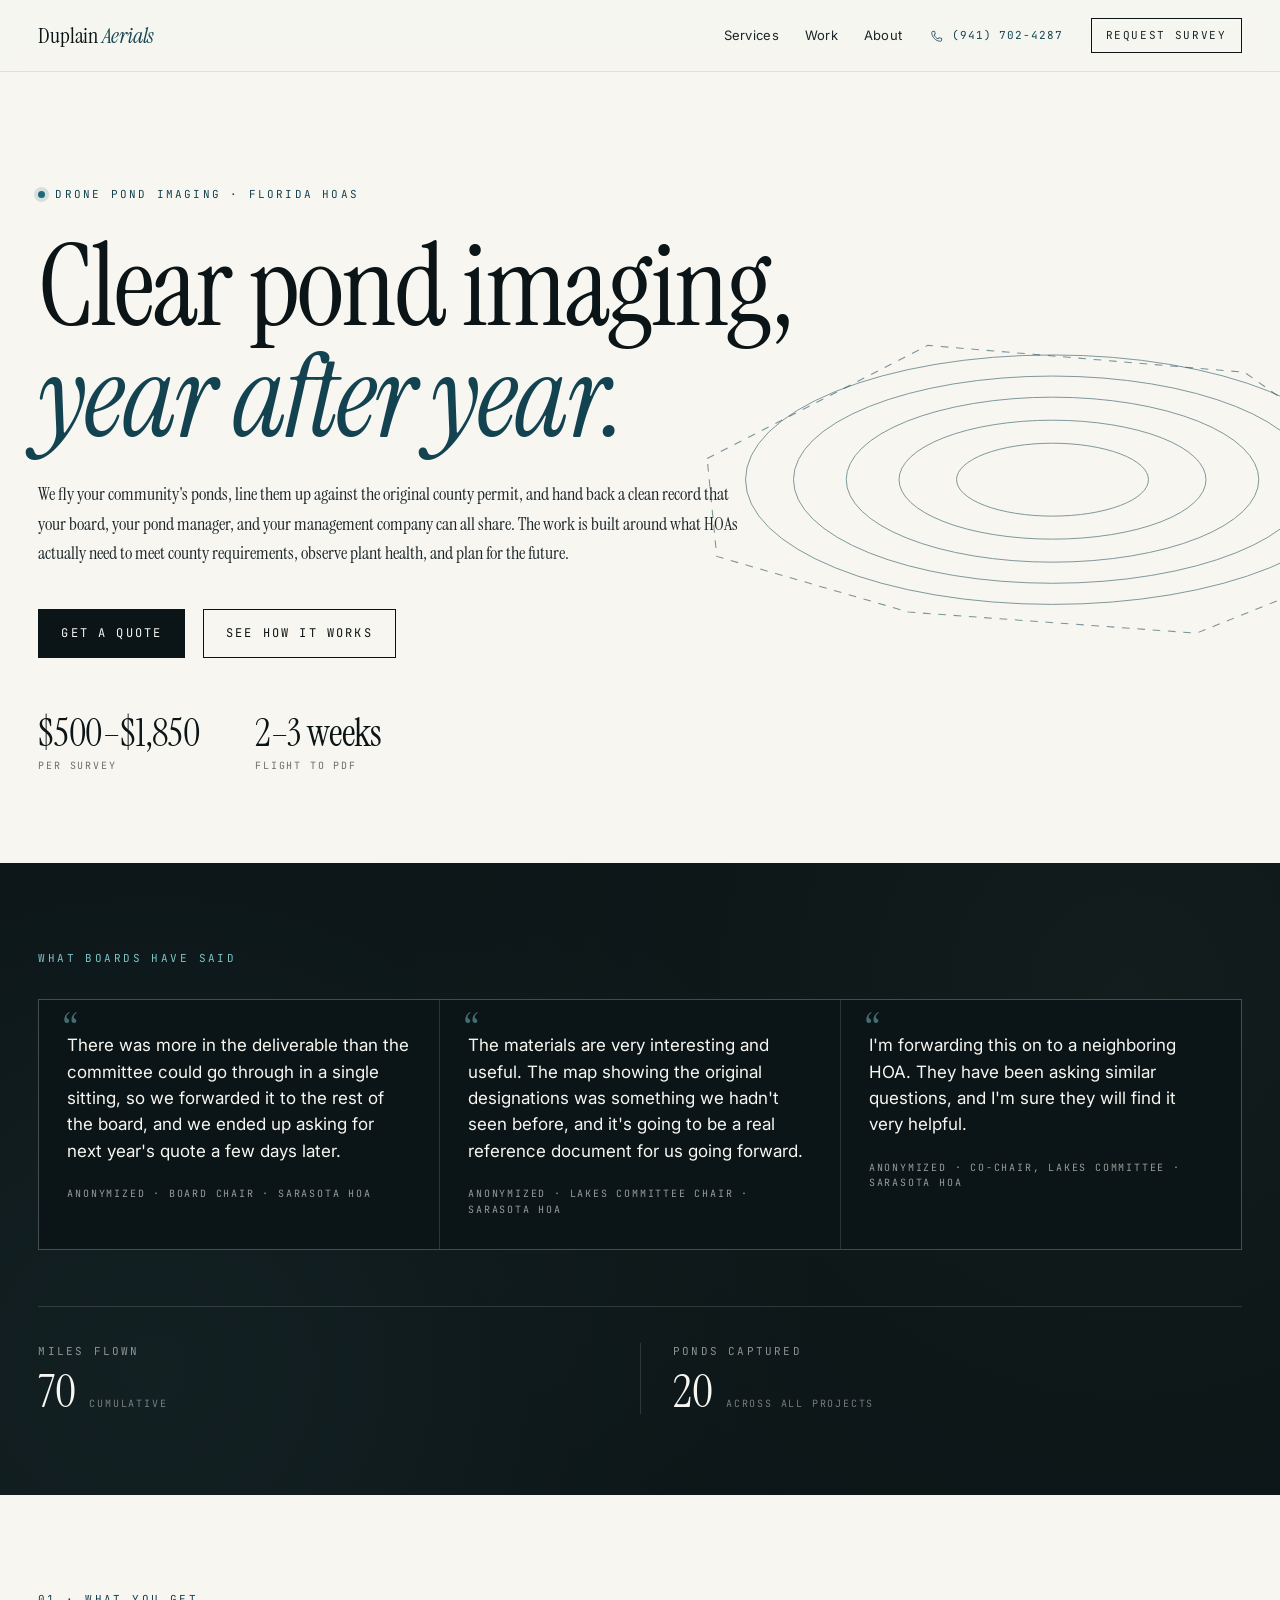
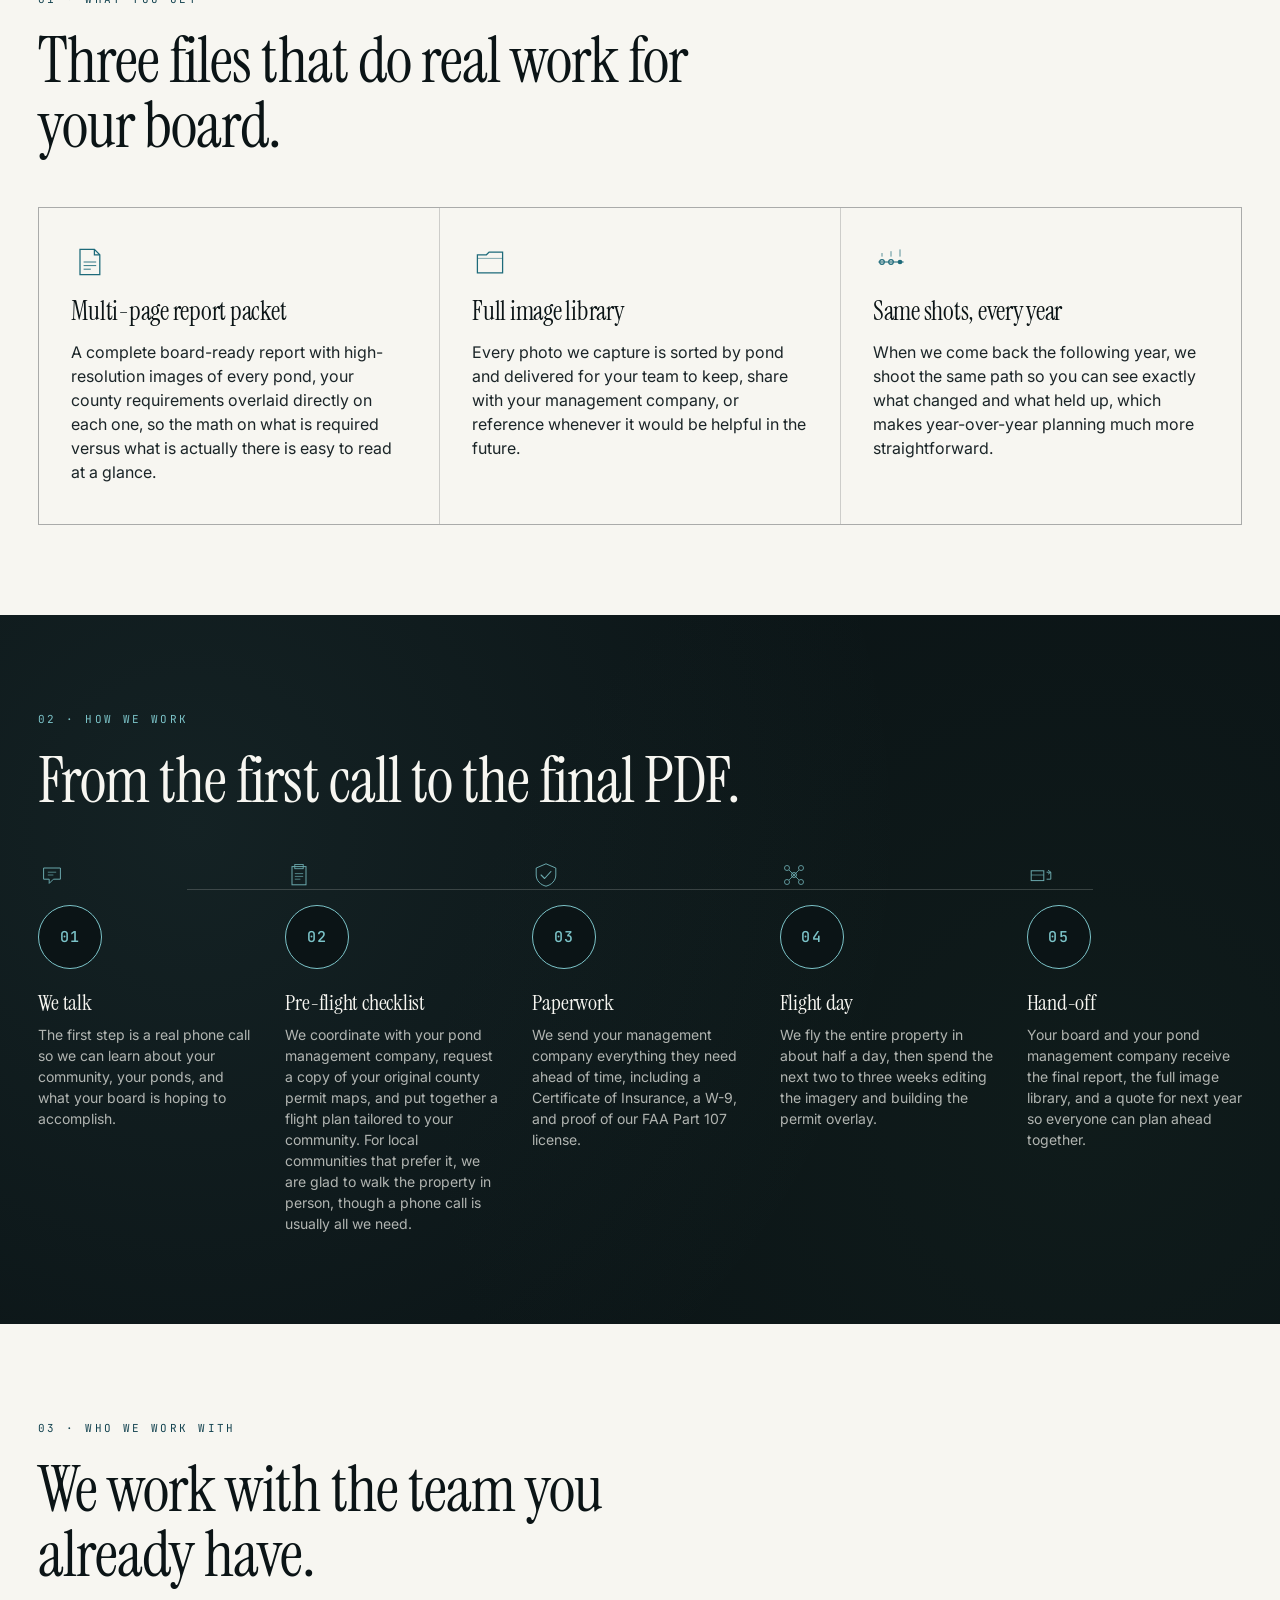
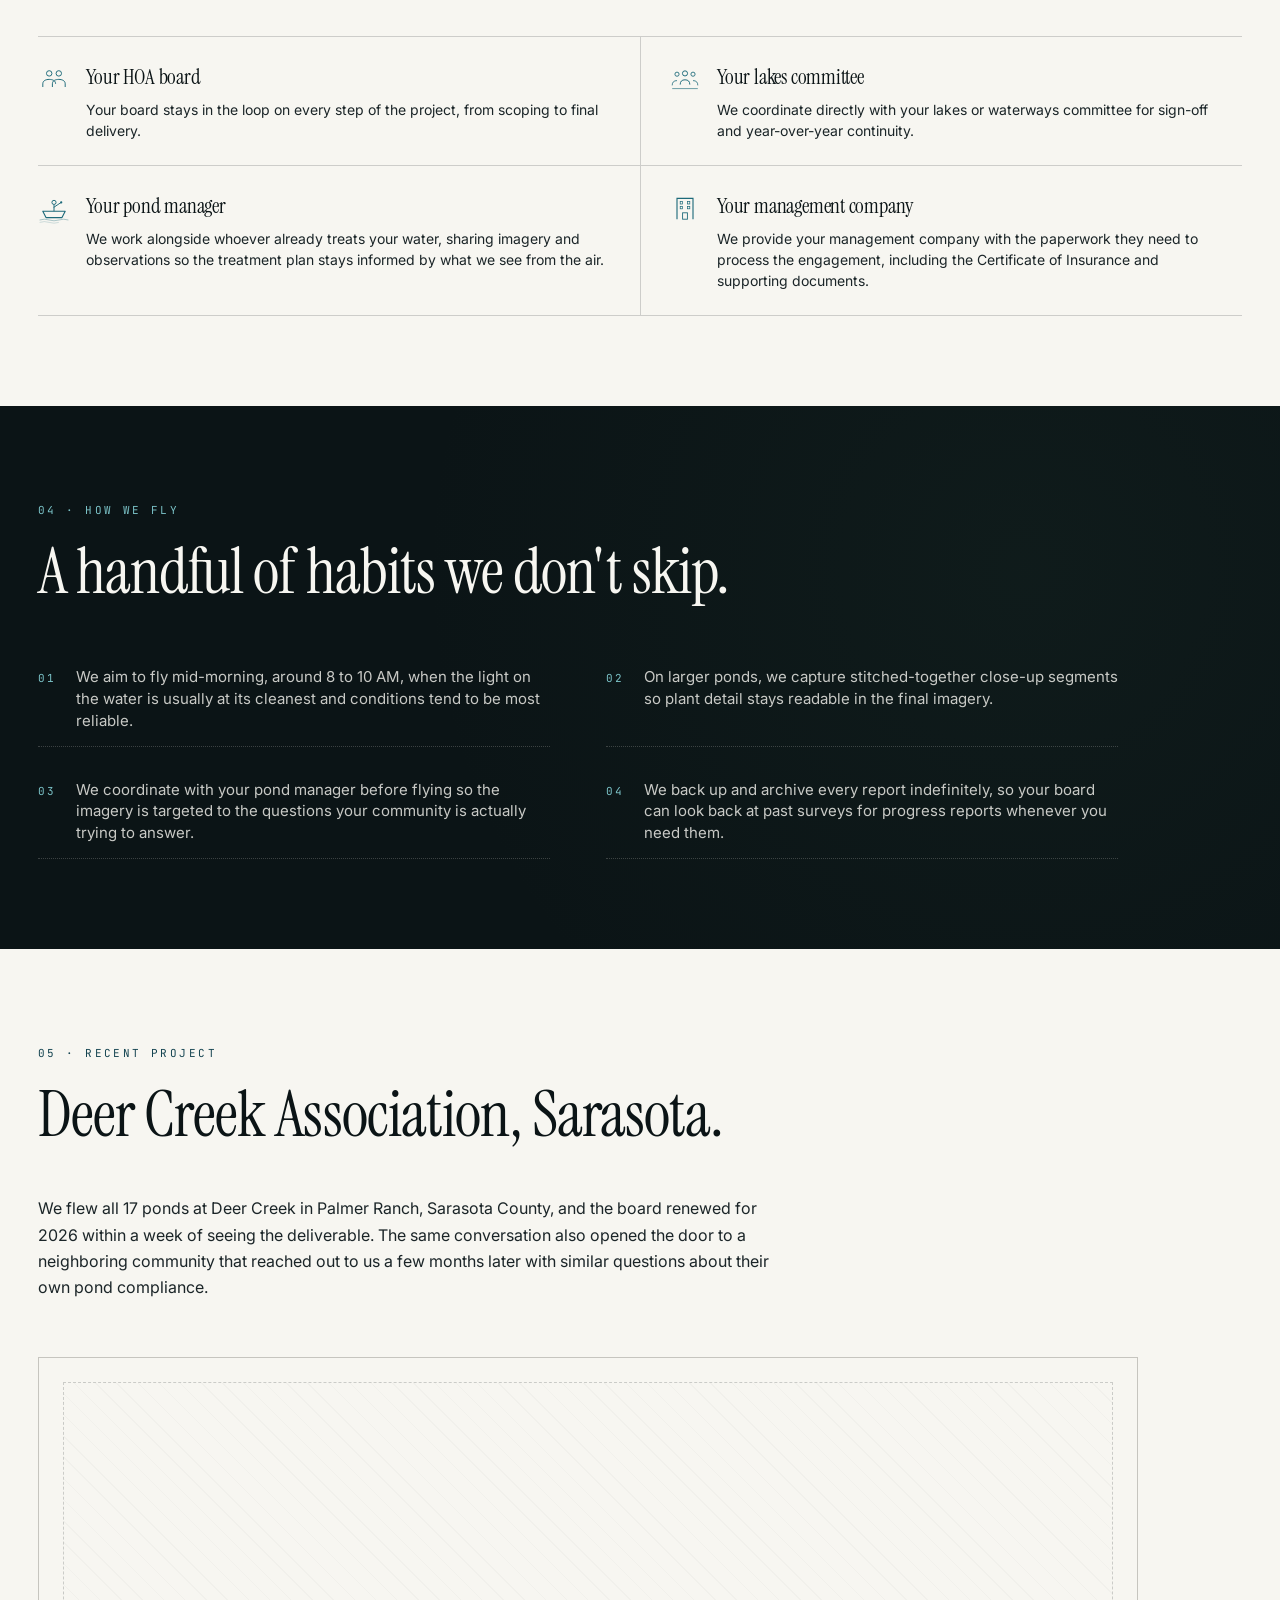
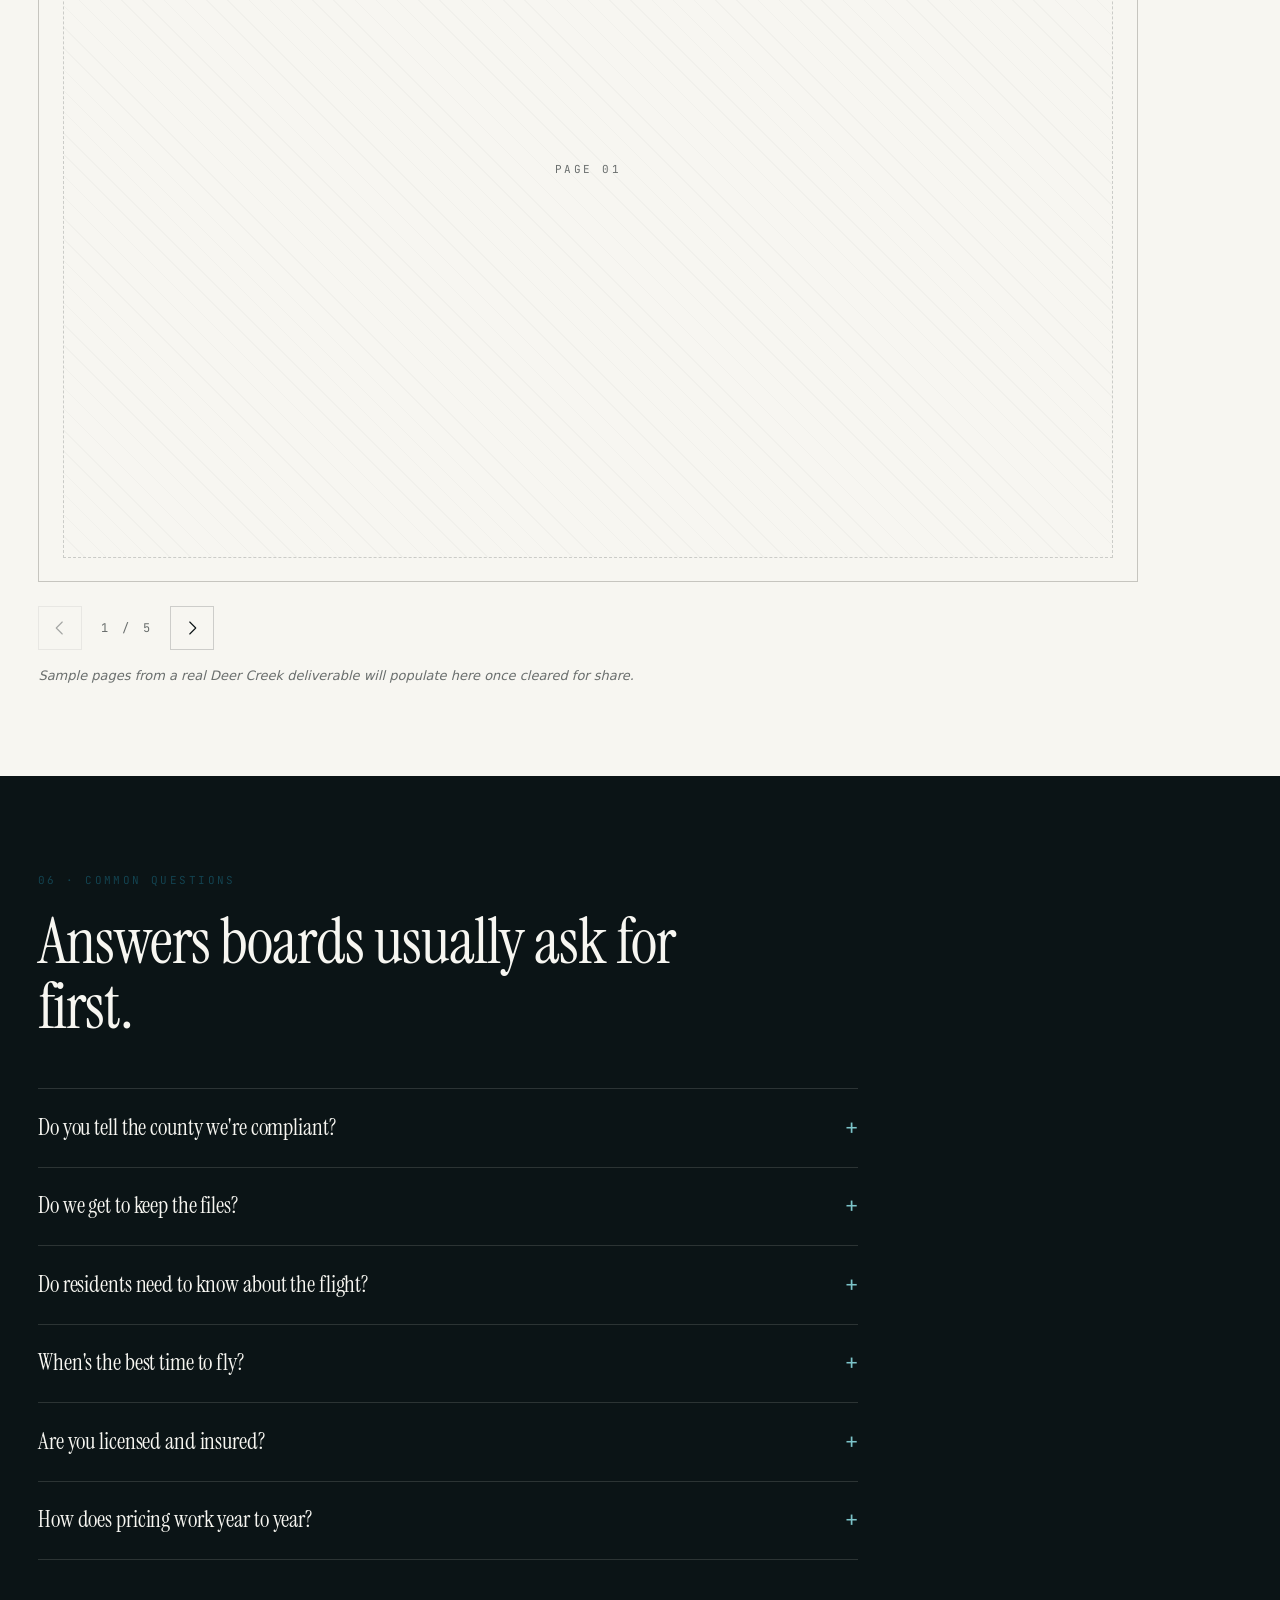
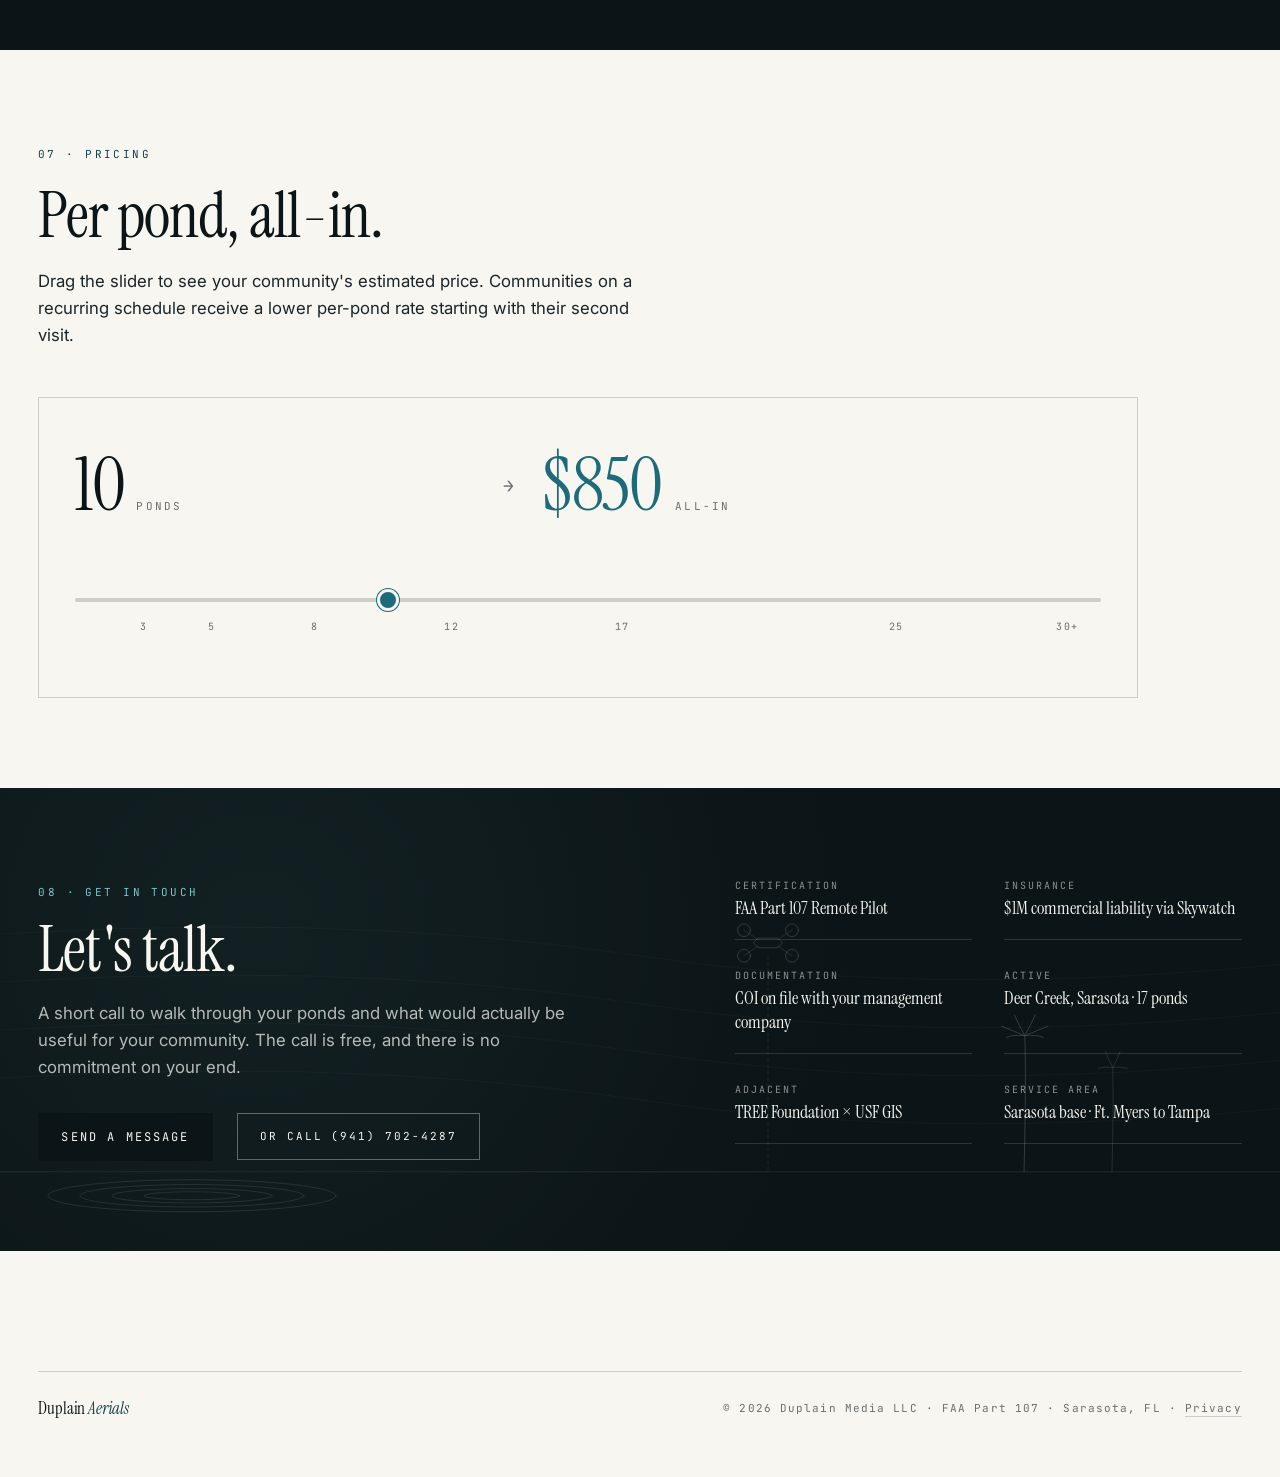
==== commit 9a1050ce: "Career stats, Deer Creek gallery, full-bleed darks, closing scene Career stats now show real placeho" ====
--- a/hoa-pond-imaging/index.html
+++ b/hoa-pond-imaging/index.html
@@ -196,11 +196,11 @@
       <dl class="career-stats" aria-label="Career totals">
         <div>
           <dt>Miles flown</dt>
-          <dd><span data-placeholder>—</span><span class="career-stats-unit">cumulative</span></dd>
+          <dd><span>70</span><span class="career-stats-unit">cumulative</span></dd>
         </div>
         <div>
           <dt>Ponds captured</dt>
-          <dd><span data-placeholder>—</span><span class="career-stats-unit">across all projects</span></dd>
+          <dd><span>20</span><span class="career-stats-unit">across all projects</span></dd>
         </div>
       </dl>
      </div>
@@ -322,6 +322,38 @@
       </header>
 
       <p class="case-summary">We flew all 17 ponds at Deer Creek in Palmer Ranch, Sarasota County, and the board renewed for 2026 within a week of seeing the deliverable. The same conversation also opened the door to a neighboring community that reached out to us a few months later with similar questions about their own pond compliance.</p>
+
+      <div class="case-gallery" data-gallery>
+        <div class="case-gallery-viewport">
+          <ol class="case-gallery-track" data-gallery-track>
+            <li class="case-gallery-slide">
+              <div class="case-gallery-placeholder"><span class="case-gallery-pagenum">Page 01</span></div>
+            </li>
+            <li class="case-gallery-slide">
+              <div class="case-gallery-placeholder"><span class="case-gallery-pagenum">Page 02</span></div>
+            </li>
+            <li class="case-gallery-slide">
+              <div class="case-gallery-placeholder"><span class="case-gallery-pagenum">Page 03</span></div>
+            </li>
+            <li class="case-gallery-slide">
+              <div class="case-gallery-placeholder"><span class="case-gallery-pagenum">Page 04</span></div>
+            </li>
+            <li class="case-gallery-slide">
+              <div class="case-gallery-placeholder"><span class="case-gallery-pagenum">Page 05</span></div>
+            </li>
+          </ol>
+        </div>
+        <div class="case-gallery-controls">
+          <button class="case-gallery-btn" data-gallery-prev type="button" aria-label="Previous page">
+            <svg viewBox="0 0 24 24" aria-hidden="true"><path d="M15 4 L7 12 L15 20" fill="none" stroke="currentColor" stroke-width="1.5" stroke-linecap="round" stroke-linejoin="round"/></svg>
+          </button>
+          <span class="case-gallery-counter"><span data-gallery-current>1</span> &thinsp;/&thinsp; <span data-gallery-total>5</span></span>
+          <button class="case-gallery-btn" data-gallery-next type="button" aria-label="Next page">
+            <svg viewBox="0 0 24 24" aria-hidden="true"><path d="M9 4 L17 12 L9 20" fill="none" stroke="currentColor" stroke-width="1.5" stroke-linecap="round" stroke-linejoin="round"/></svg>
+          </button>
+        </div>
+        <p class="case-gallery-hint">Sample pages from a real Deer Creek deliverable will populate here once cleared for share.</p>
+      </div>
     </section>
 
     <section class="faq" id="faq">
@@ -429,6 +461,57 @@
     </section>
 
     <section class="closing-dark" id="next">
+      <div class="closing-scene" aria-hidden="true">
+        <svg viewBox="0 0 1600 600" preserveAspectRatio="xMidYMid slice">
+          <g fill="none" stroke="currentColor" stroke-linecap="round" stroke-linejoin="round">
+            <g opacity=".07" stroke-width=".5">
+              <path d="M-100 200 Q 400 160, 800 220 T 1700 220"/>
+              <path d="M-100 260 Q 400 220, 800 280 T 1700 280"/>
+              <path d="M-100 320 Q 400 280, 800 340 T 1700 340"/>
+              <path d="M-100 380 Q 400 340, 800 400 T 1700 400"/>
+            </g>
+            <g opacity=".15" stroke-width=".7">
+              <line x1="0" y1="490" x2="1600" y2="490"/>
+            </g>
+            <g opacity=".18" stroke-width=".7">
+              <ellipse cx="240" cy="520" rx="180" ry="20"/>
+              <ellipse cx="240" cy="520" rx="140" ry="14"/>
+              <ellipse cx="240" cy="520" rx="100" ry="9"/>
+              <ellipse cx="240" cy="520" rx="60" ry="5"/>
+            </g>
+            <g opacity=".22" stroke-width="1">
+              <path d="M1280 490 Q 1283 380, 1281 320"/>
+              <path d="M1281 320 Q 1268 318, 1258 322"/>
+              <path d="M1281 320 Q 1294 318, 1304 322"/>
+              <path d="M1281 320 Q 1273 305, 1268 294"/>
+              <path d="M1281 320 Q 1289 305, 1294 294"/>
+              <path d="M1281 320 Q 1262 312, 1252 308"/>
+              <path d="M1281 320 Q 1300 312, 1310 308"/>
+            </g>
+            <g opacity=".18" stroke-width=".8">
+              <path d="M1390 490 Q 1392 408, 1391 360"/>
+              <path d="M1391 360 Q 1380 358, 1373 361"/>
+              <path d="M1391 360 Q 1402 358, 1409 361"/>
+              <path d="M1391 360 Q 1385 348, 1382 340"/>
+              <path d="M1391 360 Q 1397 348, 1400 340"/>
+            </g>
+            <g opacity=".26" stroke-width=".8" transform="translate(960 200)">
+              <circle cx="-30" cy="-12" r="8"/>
+              <circle cx="30" cy="-12" r="8"/>
+              <circle cx="-30" cy="20" r="8"/>
+              <circle cx="30" cy="20" r="8"/>
+              <line x1="-30" y1="-12" x2="-12" y2="0" stroke-width=".5"/>
+              <line x1="30" y1="-12" x2="12" y2="0" stroke-width=".5"/>
+              <line x1="-30" y1="20" x2="-12" y2="8" stroke-width=".5"/>
+              <line x1="30" y1="20" x2="12" y2="8" stroke-width=".5"/>
+              <path d="M-12 -2 L12 -2 L18 4 L12 10 L-12 10 L-18 4 Z" stroke-width=".7"/>
+            </g>
+            <g opacity=".18" stroke-width=".5" stroke-dasharray="4 4">
+              <line x1="960" y1="220" x2="960" y2="490"/>
+            </g>
+          </g>
+        </svg>
+      </div>
      <div class="closing-dark-inner">
       <div class="closing-grid">
         <div class="closing-cta">
--- a/assets/css/style.css
+++ b/assets/css/style.css
@@ -2269,6 +2269,8 @@
   padding: clamp(80px, 10vh, 140px) 0;
   position: relative;
   overflow: hidden;
+  max-width: none;
+  margin: 0;
 }
 .workflow-dark::before {
   content: "";
@@ -2419,6 +2421,8 @@
   padding: clamp(80px, 9vh, 120px) 0;
   position: relative;
   overflow: hidden;
+  max-width: none;
+  margin: 0;
 }
 .testimonials::before {
   content: "";
@@ -2559,6 +2563,8 @@
   padding: clamp(80px, 10vh, 140px) 0;
   position: relative;
   overflow: hidden;
+  max-width: none;
+  margin: 0;
 }
 .practice-dark::before {
   content: "";
@@ -2591,6 +2597,8 @@
   padding: clamp(80px, 10vh, 140px) 0;
   position: relative;
   overflow: hidden;
+  max-width: none;
+  margin: 0;
 }
 .closing-dark::before {
   content: "";
@@ -2816,3 +2824,138 @@
   .pond-calc-readout { grid-template-columns: 1fr; gap: 14px; }
   .pond-calc-divider { display: none; }
 }
+
+/* Case study image gallery */
+
+.case-gallery {
+  margin-top: 56px;
+  max-width: 1100px;
+}
+.case-gallery-viewport {
+  position: relative;
+  overflow: hidden;
+  border: 1px solid var(--rule);
+  background: var(--paper-warm);
+}
+.case-gallery-track {
+  list-style: none;
+  margin: 0;
+  padding: 0;
+  display: flex;
+  transition: transform .45s var(--e);
+  will-change: transform;
+}
+.case-gallery-slide {
+  flex: 0 0 100%;
+  min-width: 0;
+  aspect-ratio: 4 / 3;
+  display: flex;
+  align-items: center;
+  justify-content: center;
+  position: relative;
+  background: var(--paper);
+}
+.case-gallery-slide img {
+  width: 100%;
+  height: 100%;
+  object-fit: contain;
+  display: block;
+  background: var(--paper);
+}
+.case-gallery-placeholder {
+  position: absolute;
+  inset: 24px;
+  border: 1px dashed var(--rule);
+  display: flex;
+  align-items: center;
+  justify-content: center;
+  background: var(--paper);
+  background-image:
+    repeating-linear-gradient(
+      45deg,
+      transparent 0,
+      transparent 14px,
+      rgba(11, 20, 22, 0.025) 14px,
+      rgba(11, 20, 22, 0.025) 15px
+    );
+}
+.case-gallery-pagenum {
+  font-family: var(--mono);
+  font-size: 11px;
+  letter-spacing: .22em;
+  text-transform: uppercase;
+  color: var(--muted);
+}
+.case-gallery-controls {
+  margin-top: 24px;
+  display: flex;
+  align-items: center;
+  gap: 14px;
+}
+.case-gallery-btn {
+  width: 44px;
+  height: 44px;
+  border: 1px solid var(--rule);
+  background: var(--paper);
+  color: var(--ink);
+  cursor: pointer;
+  display: inline-flex;
+  align-items: center;
+  justify-content: center;
+  transition: background .2s var(--e), border-color .2s var(--e), color .2s var(--e);
+}
+.case-gallery-btn svg {
+  width: 18px;
+  height: 18px;
+}
+.case-gallery-btn:hover {
+  background: var(--ink);
+  color: var(--paper);
+  border-color: var(--ink);
+}
+.case-gallery-btn:disabled {
+  opacity: .35;
+  cursor: not-allowed;
+}
+.case-gallery-btn:disabled:hover {
+  background: var(--paper);
+  color: var(--ink);
+  border-color: var(--rule);
+}
+.case-gallery-counter {
+  font-family: var(--mono);
+  font-size: 12px;
+  letter-spacing: .15em;
+  color: var(--muted);
+  min-width: 60px;
+  text-align: center;
+}
+.case-gallery-hint {
+  margin: 16px 0 0;
+  font-size: 13px;
+  color: var(--muted);
+  font-style: italic;
+}
+
+@media (max-width: 700px) {
+  .case-gallery-slide { aspect-ratio: 3 / 4; }
+  .case-gallery-placeholder { inset: 16px; }
+}
+
+/* Closing scene background graphics */
+
+.closing-scene {
+  position: absolute;
+  inset: 0;
+  pointer-events: none;
+  color: var(--paper);
+  z-index: 0;
+}
+.closing-scene svg {
+  width: 100%;
+  height: 100%;
+  display: block;
+}
+.closing-dark-inner {
+  z-index: 2;
+}
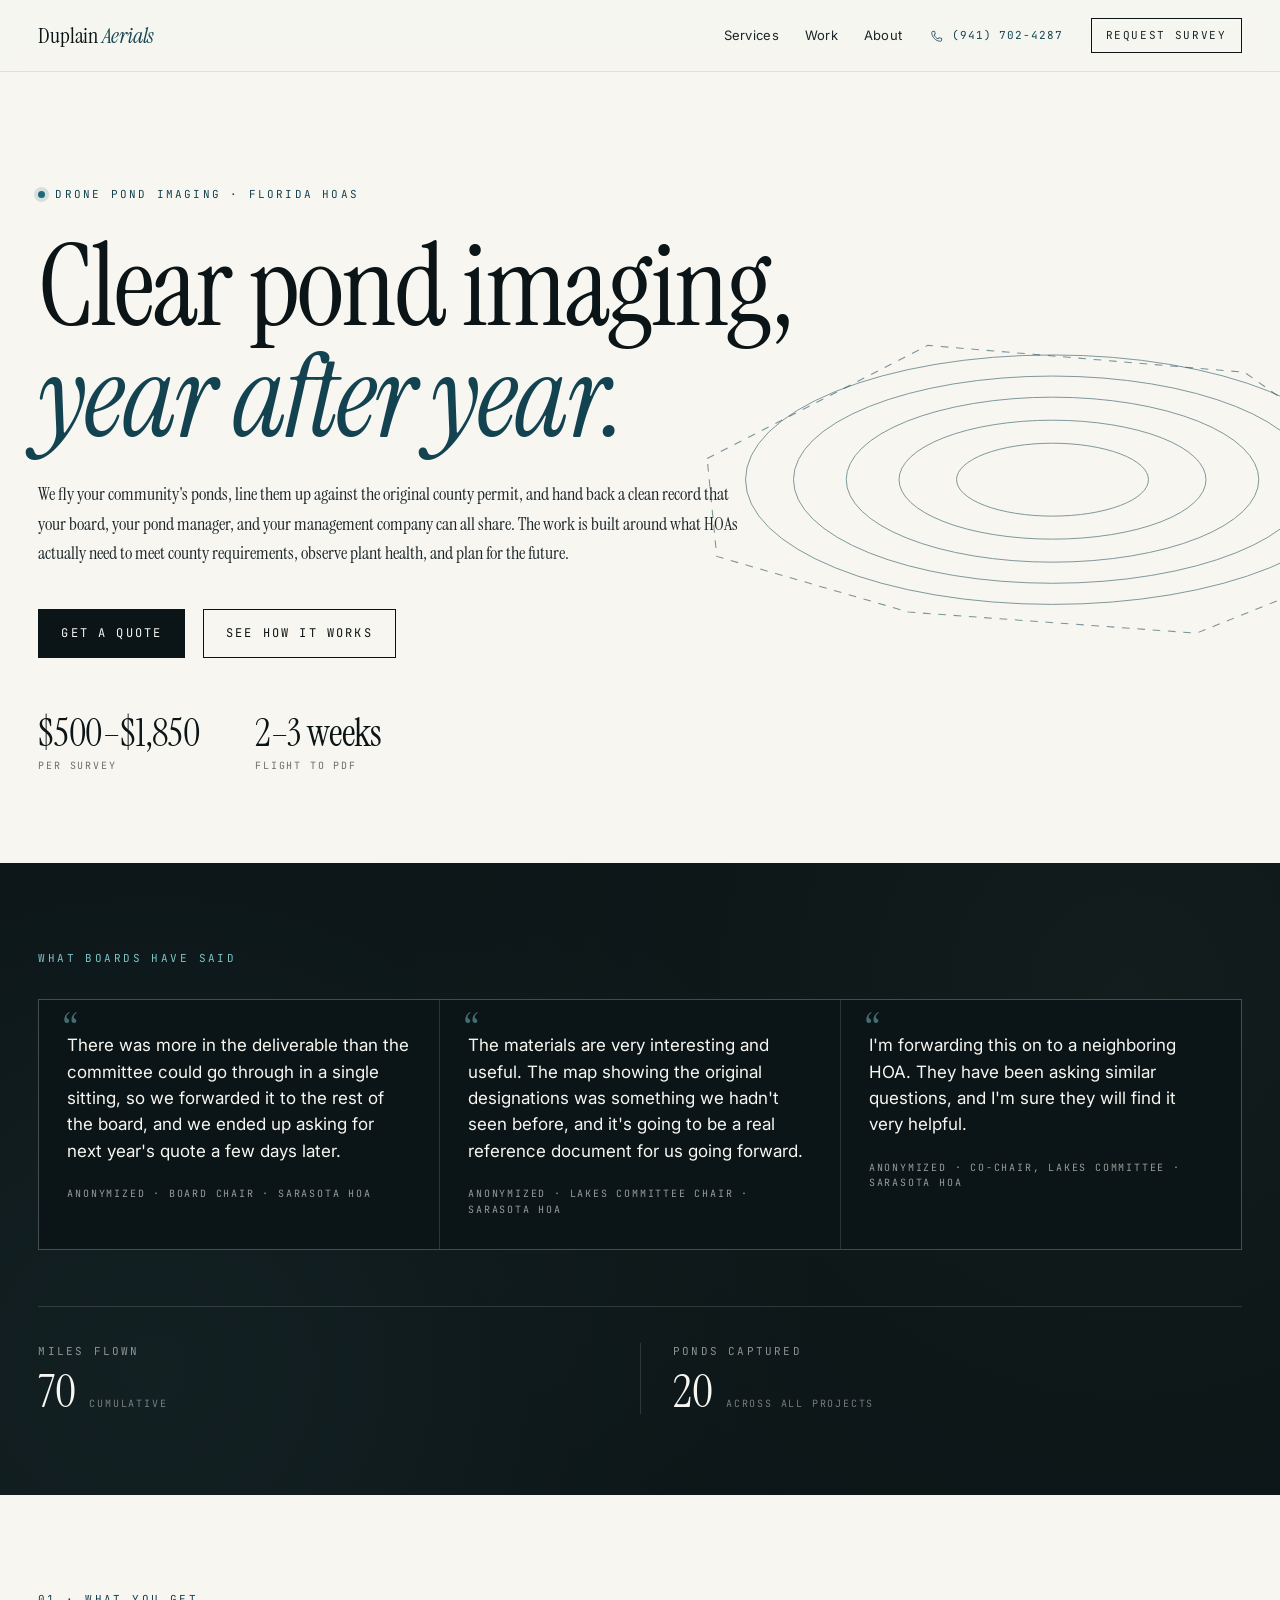
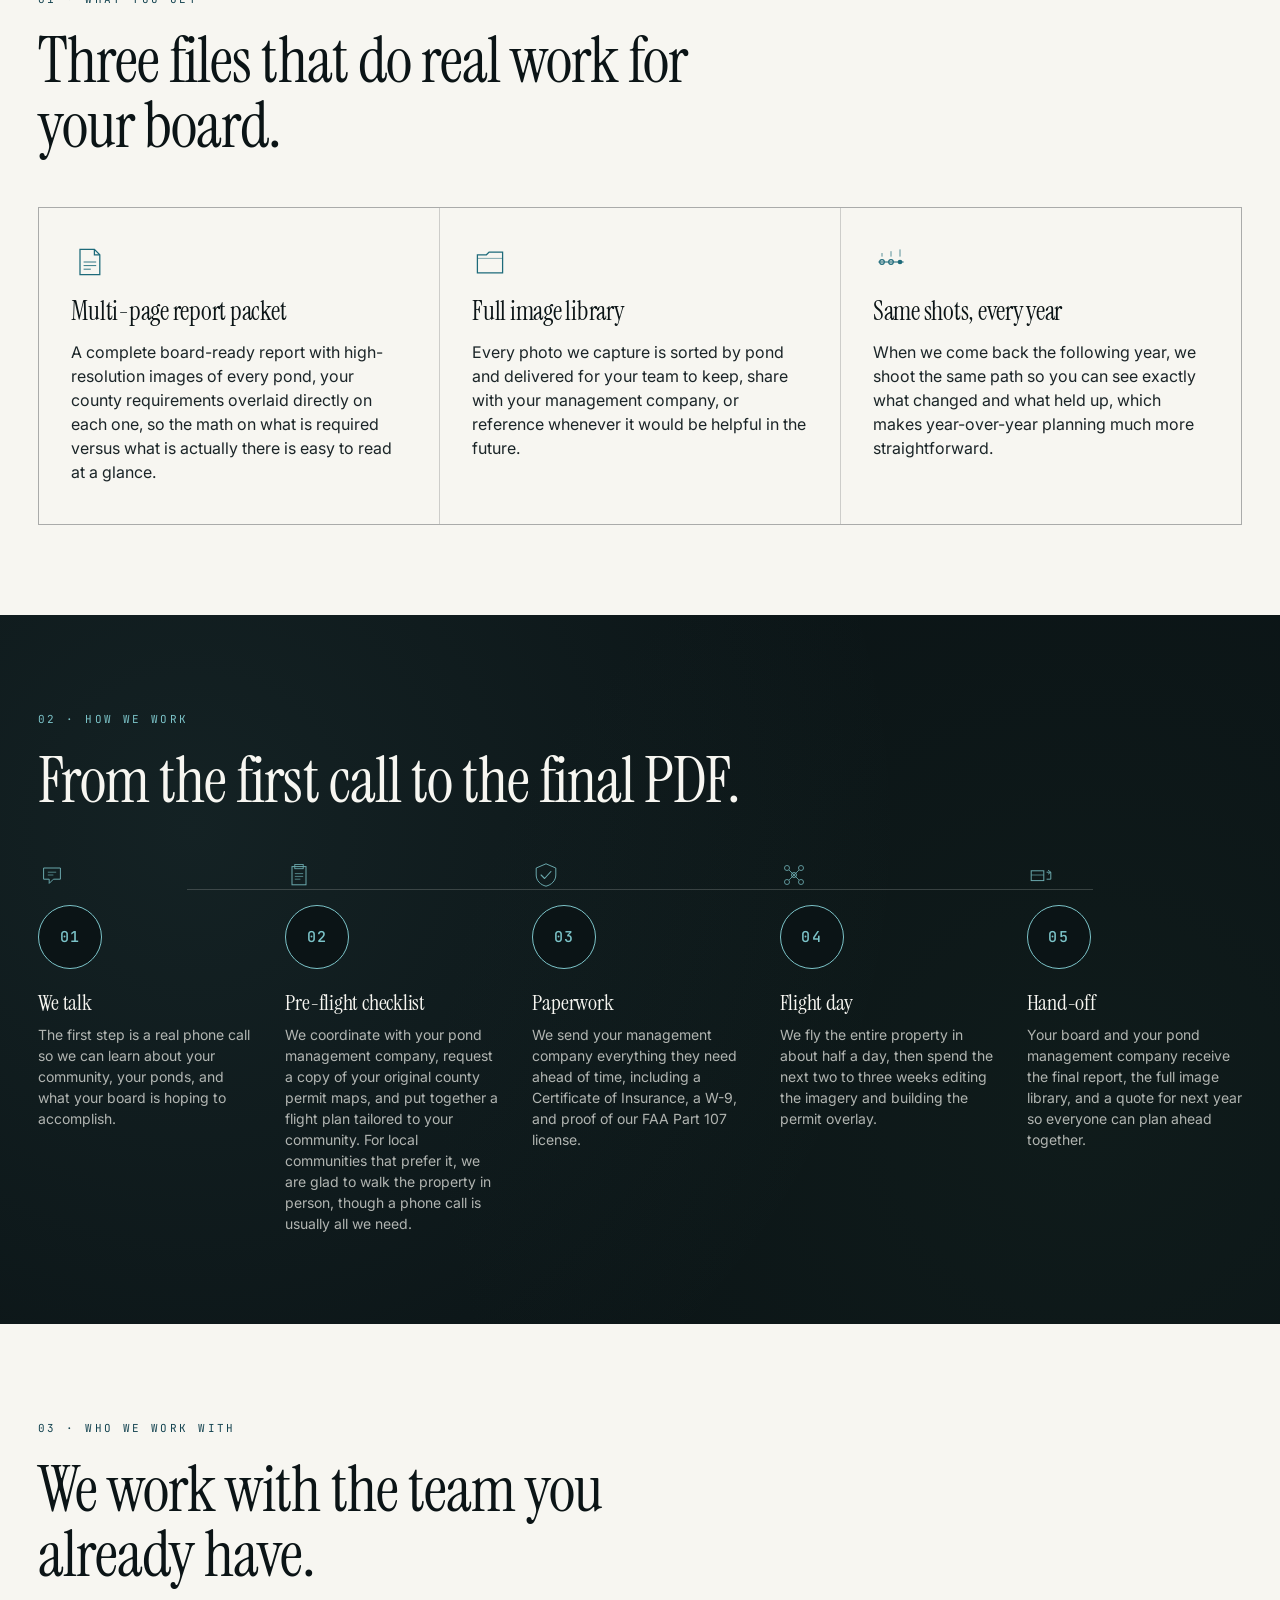
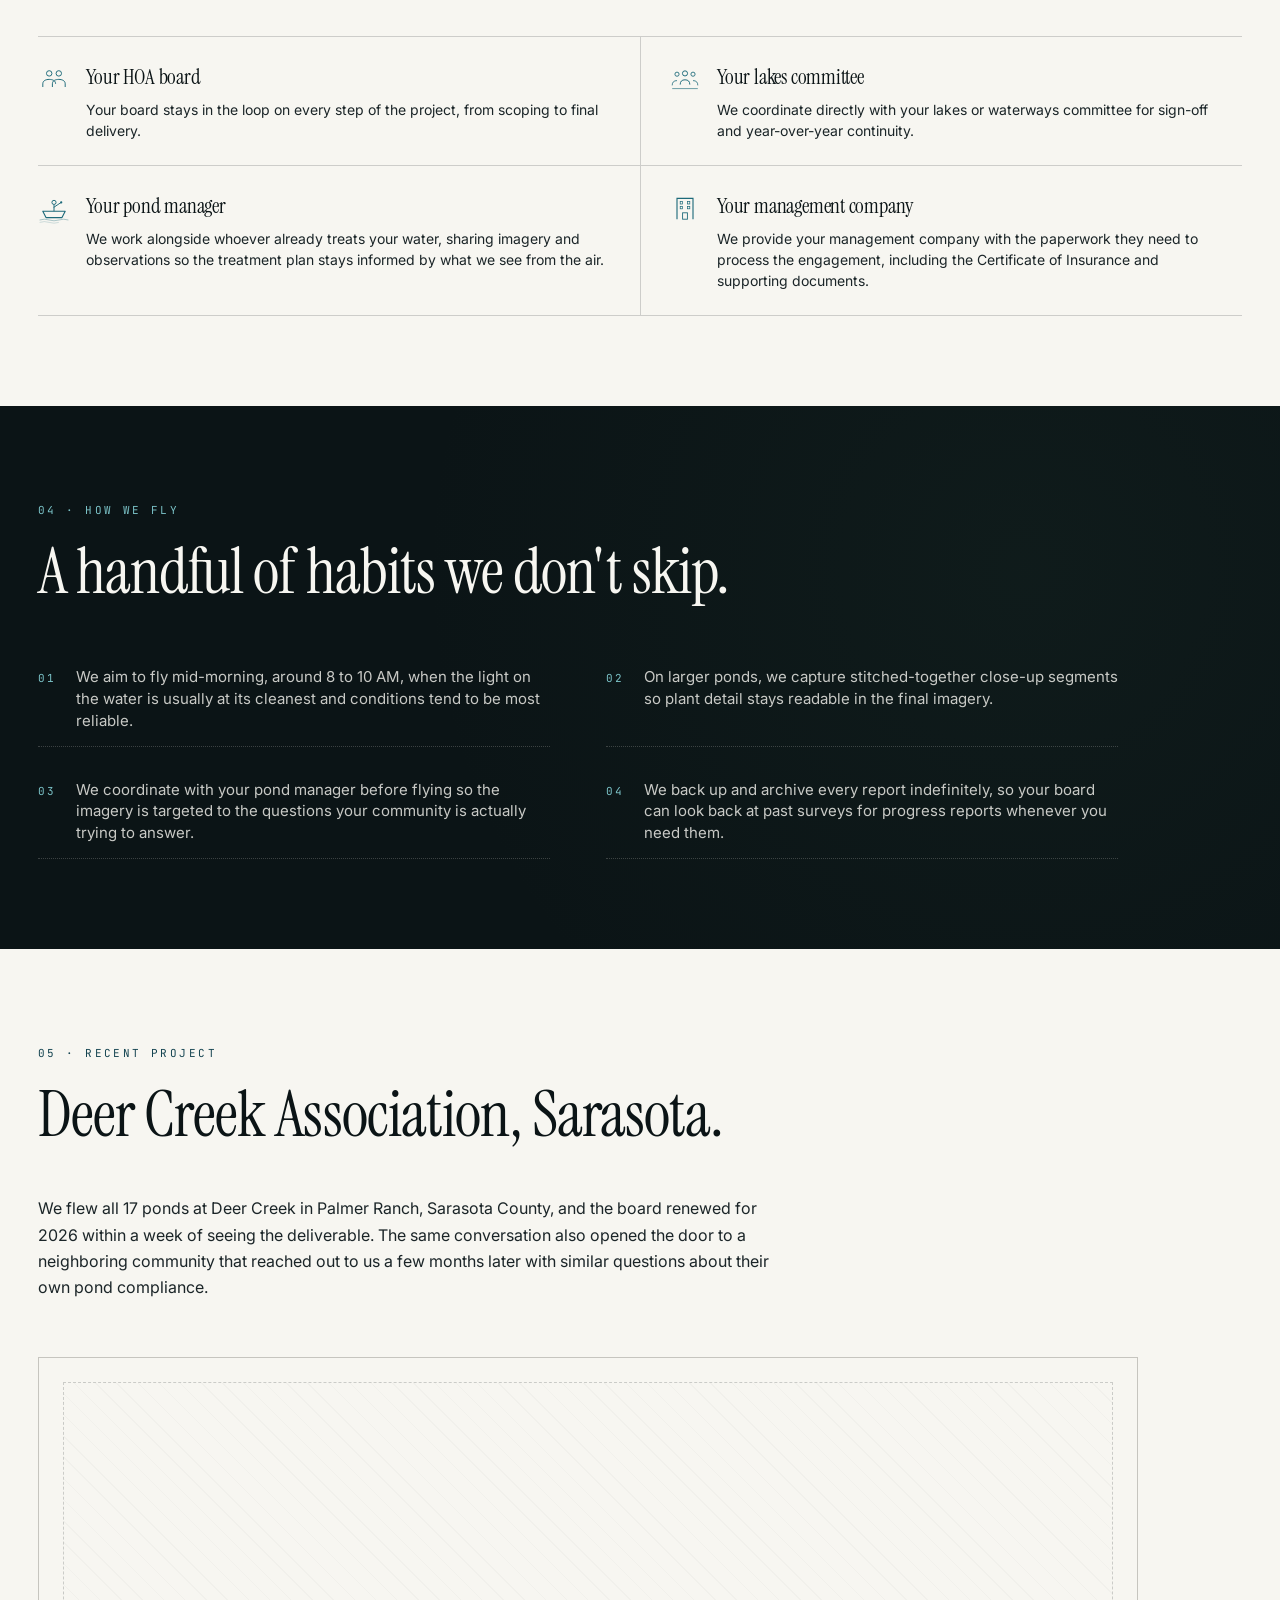
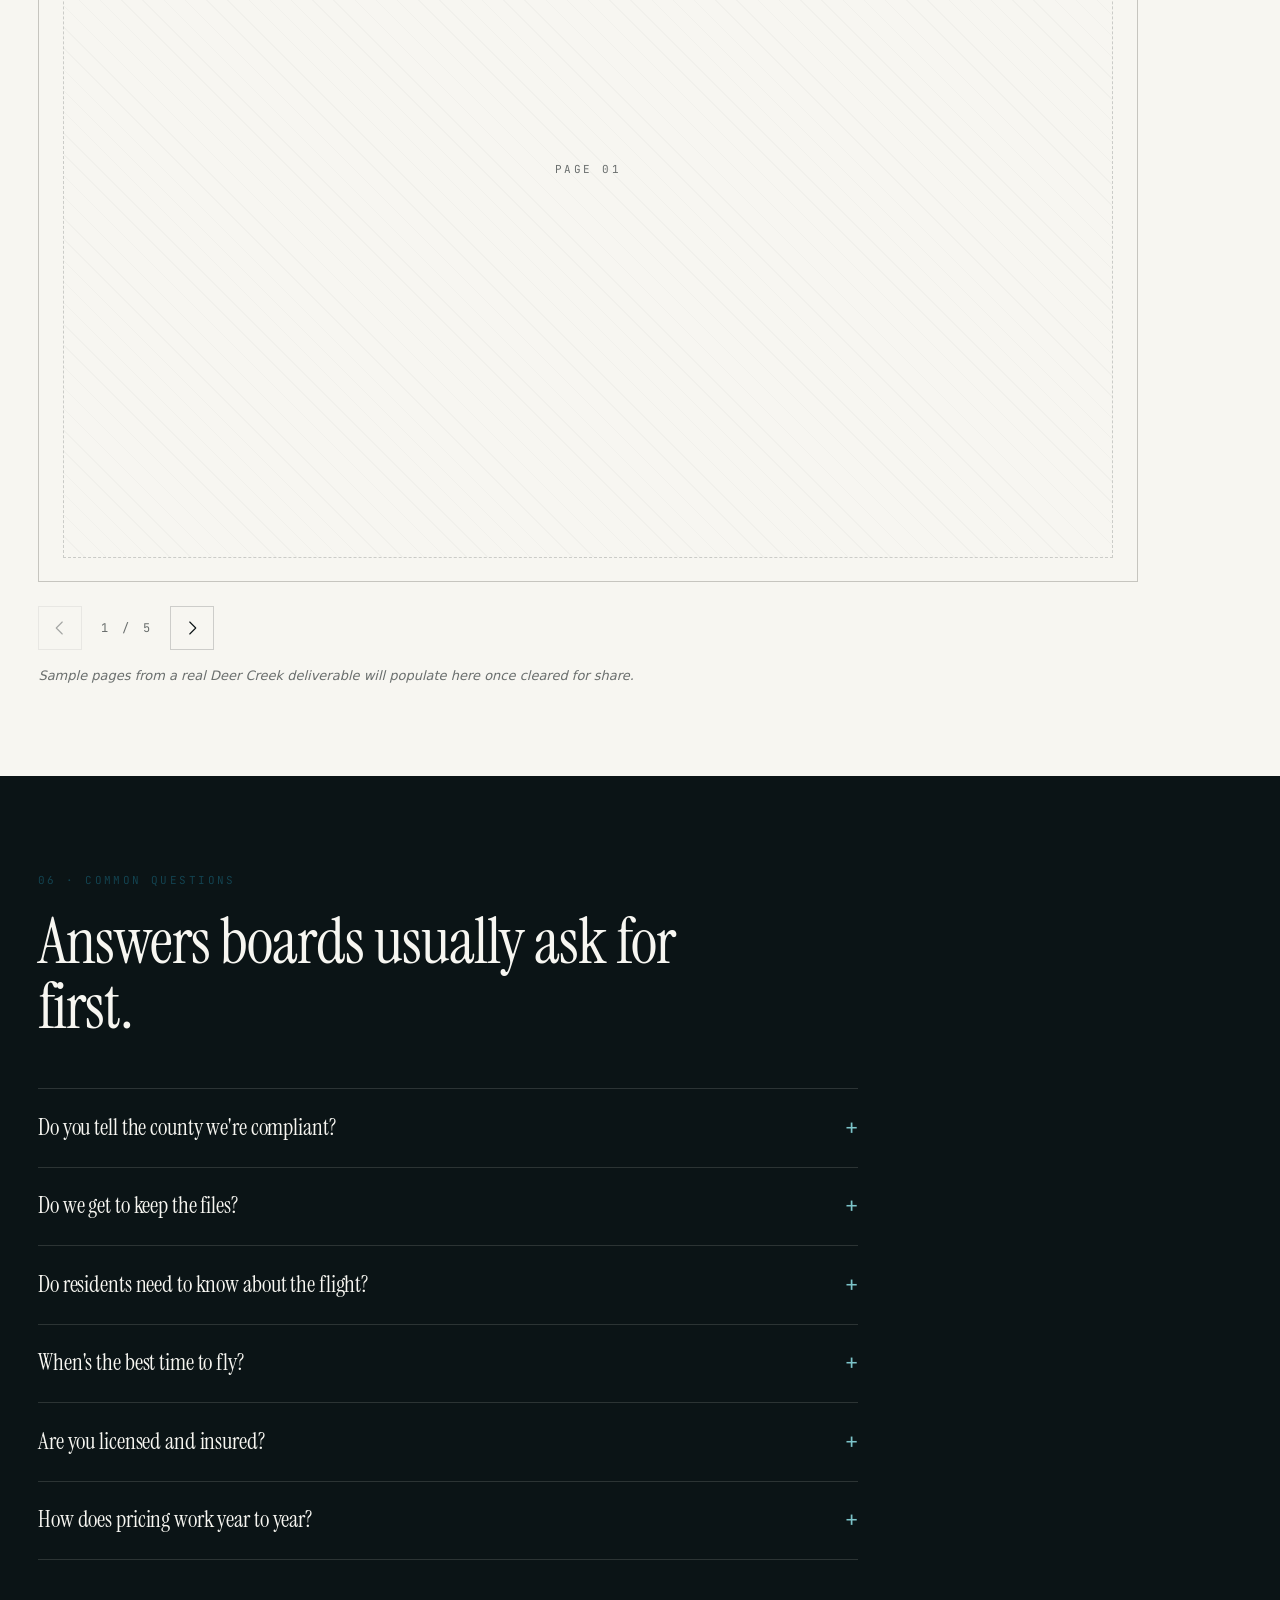
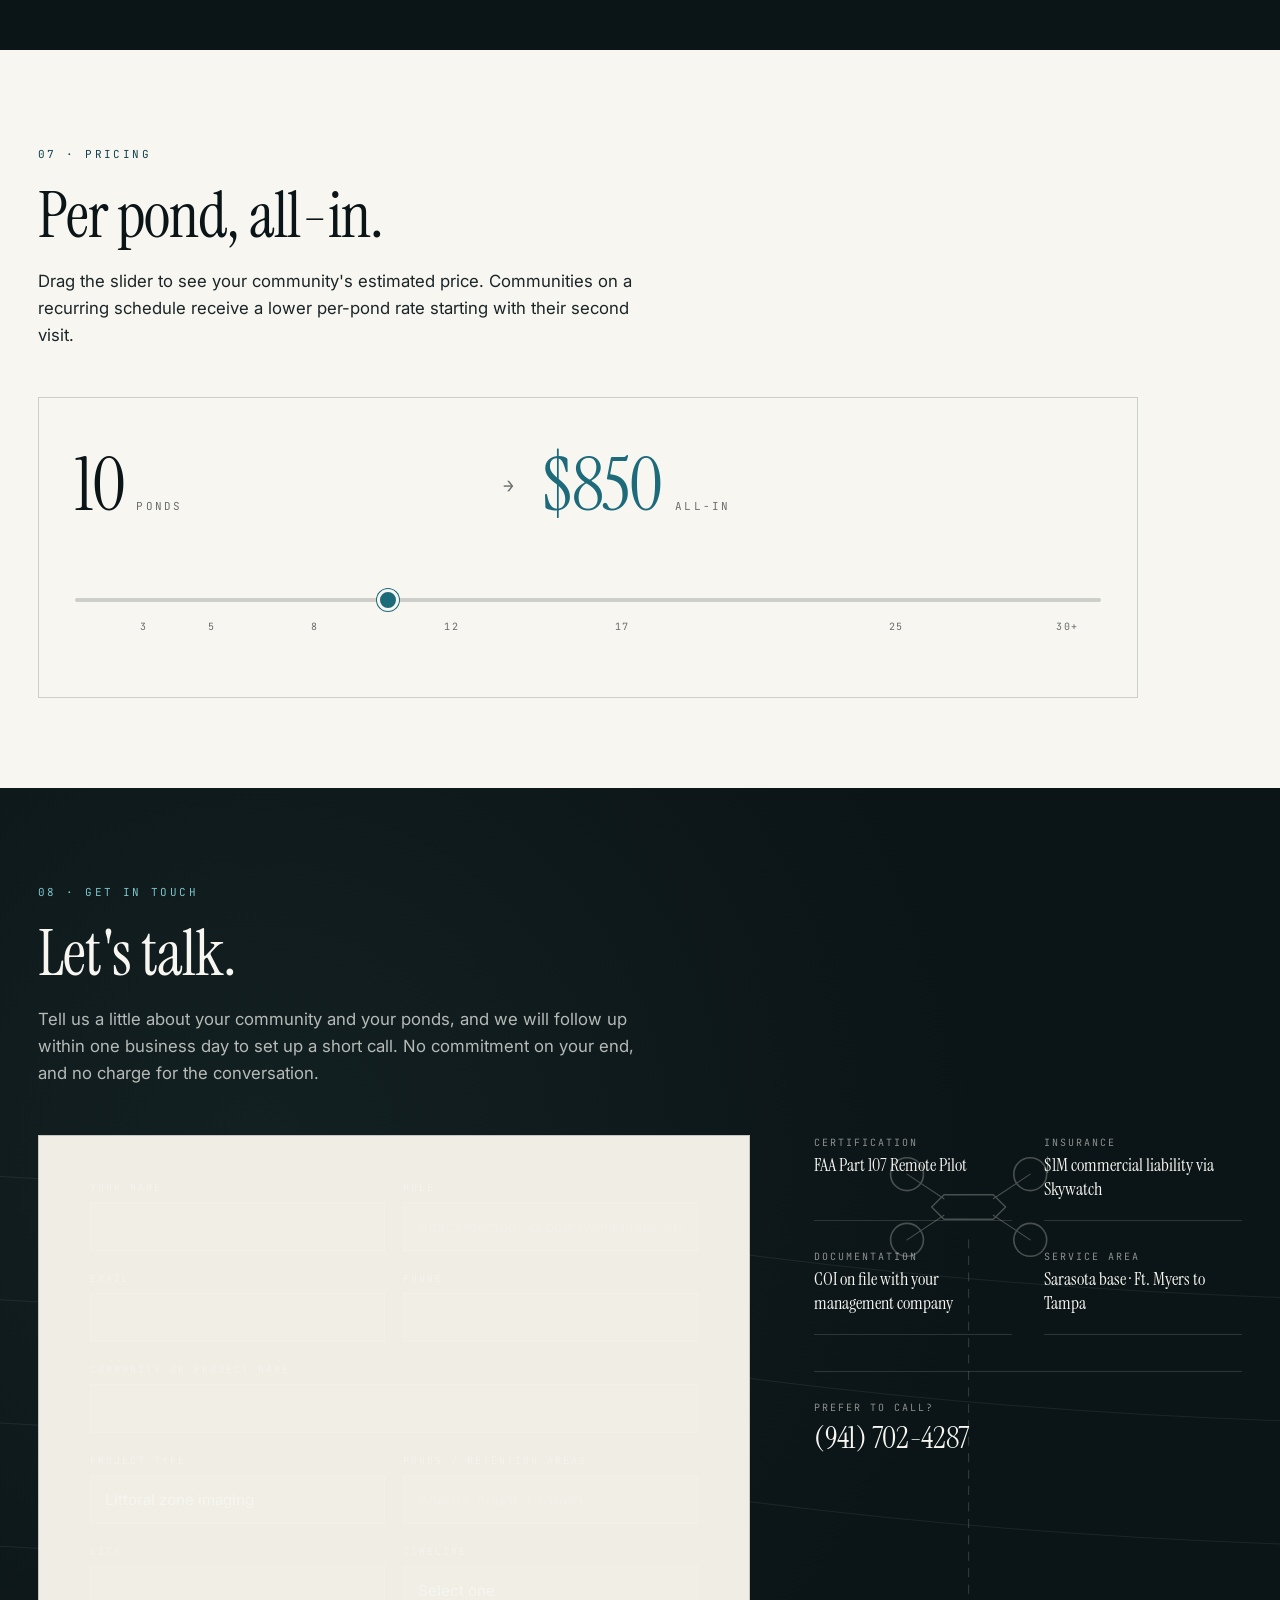
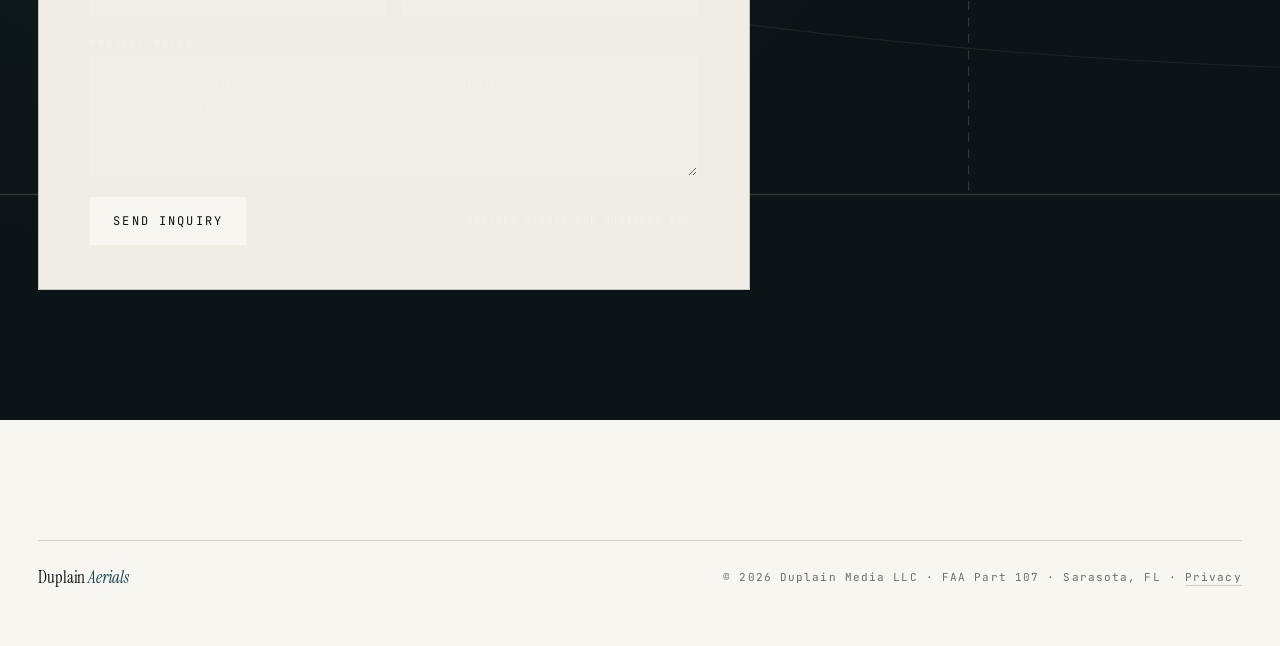
==== commit 0c10761e: "Add inline contact form to closing section, trim credentials The closing section now hosts the same " ====
--- a/hoa-pond-imaging/index.html
+++ b/hoa-pond-imaging/index.html
@@ -513,42 +513,139 @@
         </svg>
       </div>
      <div class="closing-dark-inner">
-      <div class="closing-grid">
-        <div class="closing-cta">
-          <span class="section-kicker">08 · Get in touch</span>
-          <h2 class="section-title">Let's talk.</h2>
-          <p class="section-lede">A short call to walk through your ponds and what would actually be useful for your community. The call is free, and there is no commitment on your end.</p>
-          <div class="product-cta-row">
-            <a class="btn btn-primary" href="/#contact">Send a message</a>
-            <a class="btn btn-ghost-light" href="tel:+19417024287">Or call (941) 702-4287</a>
-          </div>
-        </div>
-        <dl class="closing-credentials-list">
-          <div>
-            <dt>Certification</dt>
-            <dd>FAA Part 107 Remote Pilot</dd>
-          </div>
-          <div>
-            <dt>Insurance</dt>
-            <dd>$1M commercial liability via Skywatch</dd>
-          </div>
-          <div>
-            <dt>Documentation</dt>
-            <dd>COI on file with your management company</dd>
-          </div>
-          <div>
-            <dt>Active</dt>
-            <dd>Deer Creek, Sarasota · 17 ponds</dd>
-          </div>
-          <div>
-            <dt>Adjacent</dt>
-            <dd>TREE Foundation × USF GIS</dd>
-          </div>
-          <div>
-            <dt>Service area</dt>
-            <dd>Sarasota base · Ft. Myers to Tampa</dd>
-          </div>
-        </dl>
+      <header class="section-head section-head-tight">
+        <span class="section-kicker">08 · Get in touch</span>
+        <h2 class="section-title">Let's talk.</h2>
+        <p class="section-lede">Tell us a little about your community and your ponds, and we will follow up within one business day to set up a short call. No commitment on your end, and no charge for the conversation.</p>
+      </header>
+
+      <div class="closing-form-grid">
+        <form class="contact-form contact-form-dark" name="aerial-inquiry" method="POST" data-netlify="true" netlify-honeypot="bot-field" action="/hoa-pond-imaging/?submitted=1">
+          <input type="hidden" name="form-name" value="aerial-inquiry" />
+          <p class="honeypot"><label>Do not fill this out: <input name="bot-field" /></label></p>
+
+          <div class="field-row">
+            <label class="field">
+              <span class="field-label">Your name</span>
+              <input type="text" name="name" required autocomplete="name" />
+            </label>
+            <label class="field">
+              <span class="field-label">Role</span>
+              <input type="text" name="role" placeholder="Board member, property manager, etc." />
+            </label>
+          </div>
+
+          <div class="field-row">
+            <label class="field">
+              <span class="field-label">Email</span>
+              <input type="email" name="email" required autocomplete="email" />
+            </label>
+            <label class="field">
+              <span class="field-label">Phone</span>
+              <input type="tel" name="phone" autocomplete="tel" />
+            </label>
+          </div>
+
+          <label class="field">
+            <span class="field-label">Community or project name</span>
+            <input type="text" name="community" />
+          </label>
+
+          <div class="field-row">
+            <label class="field">
+              <span class="field-label">Project type</span>
+              <select name="project_type" required data-project-type>
+                <option value="">Select one</option>
+                <option selected>Littoral zone imaging</option>
+                <option>Progress documentation</option>
+                <option>Mapping / orthomosaic</option>
+                <option>Aerial photography &amp; video</option>
+                <option>Not sure yet</option>
+              </select>
+            </label>
+            <label class="field field-conditional" data-show-if="Littoral zone imaging">
+              <span class="field-label">Ponds / retention areas</span>
+              <input type="text" name="pond_count" placeholder="Approx. count if known" />
+            </label>
+            <label class="field field-conditional" data-show-if="Mapping / orthomosaic" hidden>
+              <span class="field-label">Approximate acreage</span>
+              <input type="text" name="acreage" placeholder="Acres, if known" />
+            </label>
+            <label class="field field-conditional" data-show-if="Progress documentation" hidden>
+              <span class="field-label">Visit cadence</span>
+              <select name="cadence">
+                <option value="">Select one</option>
+                <option>Weekly</option>
+                <option>Monthly</option>
+                <option>Quarterly</option>
+                <option>One-off</option>
+              </select>
+            </label>
+            <label class="field field-conditional" data-show-if="Aerial photography &amp; video" hidden>
+              <span class="field-label">Deliverable</span>
+              <select name="deliverable">
+                <option value="">Select one</option>
+                <option>Stills</option>
+                <option>Video</option>
+                <option>Both</option>
+              </select>
+            </label>
+          </div>
+
+          <div class="field-row">
+            <label class="field">
+              <span class="field-label">City</span>
+              <input type="text" name="city" />
+            </label>
+            <label class="field">
+              <span class="field-label">Timeline</span>
+              <select name="timeline">
+                <option value="">Select one</option>
+                <option>Within 2 weeks</option>
+                <option>Within 30 days</option>
+                <option>Next quarter</option>
+                <option>Recurring / ongoing</option>
+                <option>Exploratory</option>
+              </select>
+            </label>
+          </div>
+
+          <label class="field">
+            <span class="field-label">Project notes</span>
+            <textarea name="notes" rows="4" placeholder="Anything relevant: number of ponds, current treatment vendor, compliance situation, timing, etc."></textarea>
+          </label>
+
+          <div class="form-footer">
+            <button type="submit" class="btn btn-primary">Send inquiry</button>
+            <span class="form-note form-note-light">Replies within one business day.</span>
+          </div>
+        </form>
+
+        <aside class="closing-aside">
+          <dl class="closing-credentials-list">
+            <div>
+              <dt>Certification</dt>
+              <dd>FAA Part 107 Remote Pilot</dd>
+            </div>
+            <div>
+              <dt>Insurance</dt>
+              <dd>$1M commercial liability via Skywatch</dd>
+            </div>
+            <div>
+              <dt>Documentation</dt>
+              <dd>COI on file with your management company</dd>
+            </div>
+            <div>
+              <dt>Service area</dt>
+              <dd>Sarasota base · Ft. Myers to Tampa</dd>
+            </div>
+          </dl>
+
+          <div class="closing-call">
+            <span class="closing-call-label">Prefer to call?</span>
+            <a href="tel:+19417024287" class="closing-call-link">(941) 702-4287</a>
+          </div>
+        </aside>
       </div>
      </div>
     </section>
--- a/assets/css/style.css
+++ b/assets/css/style.css
@@ -2959,3 +2959,110 @@
 .closing-dark-inner {
   z-index: 2;
 }
+
+/* Closing form layout */
+
+.closing-form-grid {
+  display: grid;
+  grid-template-columns: minmax(0, 5fr) minmax(0, 3fr);
+  gap: 64px;
+  align-items: start;
+  margin-top: 48px;
+}
+
+.closing-aside {
+  display: flex;
+  flex-direction: column;
+  gap: 36px;
+  position: sticky;
+  top: 120px;
+}
+
+.closing-call {
+  padding-top: 28px;
+  border-top: 1px solid rgba(247, 246, 241, .14);
+  display: flex;
+  flex-direction: column;
+  gap: 8px;
+}
+.closing-call-label {
+  font-family: var(--mono);
+  font-size: 10px;
+  letter-spacing: .2em;
+  text-transform: uppercase;
+  color: rgba(247, 246, 241, .55);
+}
+.closing-call-link {
+  font-family: var(--serif);
+  font-size: clamp(1.6rem, 2.4vw, 2.1rem);
+  line-height: 1;
+  color: var(--paper);
+  letter-spacing: -.01em;
+  transition: color .2s var(--e);
+}
+.closing-call-link:hover {
+  color: var(--shallow);
+}
+
+@media (max-width: 900px) {
+  .closing-form-grid { grid-template-columns: 1fr; gap: 56px; }
+  .closing-aside { position: static; }
+}
+
+/* Dark-variant contact form */
+
+.contact-form-dark .field-label {
+  color: rgba(247, 246, 241, .65);
+}
+.contact-form-dark input[type="text"],
+.contact-form-dark input[type="email"],
+.contact-form-dark input[type="tel"],
+.contact-form-dark select,
+.contact-form-dark textarea {
+  background: rgba(247, 246, 241, .04);
+  border-color: rgba(247, 246, 241, .22);
+  color: var(--paper);
+}
+.contact-form-dark input[type="text"]:hover,
+.contact-form-dark input[type="email"]:hover,
+.contact-form-dark input[type="tel"]:hover,
+.contact-form-dark select:hover,
+.contact-form-dark textarea:hover {
+  border-color: rgba(247, 246, 241, .4);
+}
+.contact-form-dark input[type="text"]:focus,
+.contact-form-dark input[type="email"]:focus,
+.contact-form-dark input[type="tel"]:focus,
+.contact-form-dark select:focus,
+.contact-form-dark textarea:focus {
+  border-color: var(--shallow);
+  outline: none;
+  background: rgba(247, 246, 241, .07);
+}
+.contact-form-dark input::placeholder,
+.contact-form-dark textarea::placeholder {
+  color: rgba(247, 246, 241, .35);
+}
+.contact-form-dark select {
+  color: rgba(247, 246, 241, .85);
+}
+.contact-form-dark select option {
+  background: var(--ink);
+  color: var(--paper);
+}
+.contact-form-dark .form-footer .btn-primary {
+  background: var(--paper);
+  color: var(--ink);
+  border: 1px solid var(--paper);
+}
+.contact-form-dark .form-footer .btn-primary:hover {
+  background: var(--shallow);
+  border-color: var(--shallow);
+  color: var(--ink);
+}
+.form-note-light {
+  color: rgba(247, 246, 241, .55) !important;
+}
+.form-note-light a {
+  color: var(--shallow);
+}
